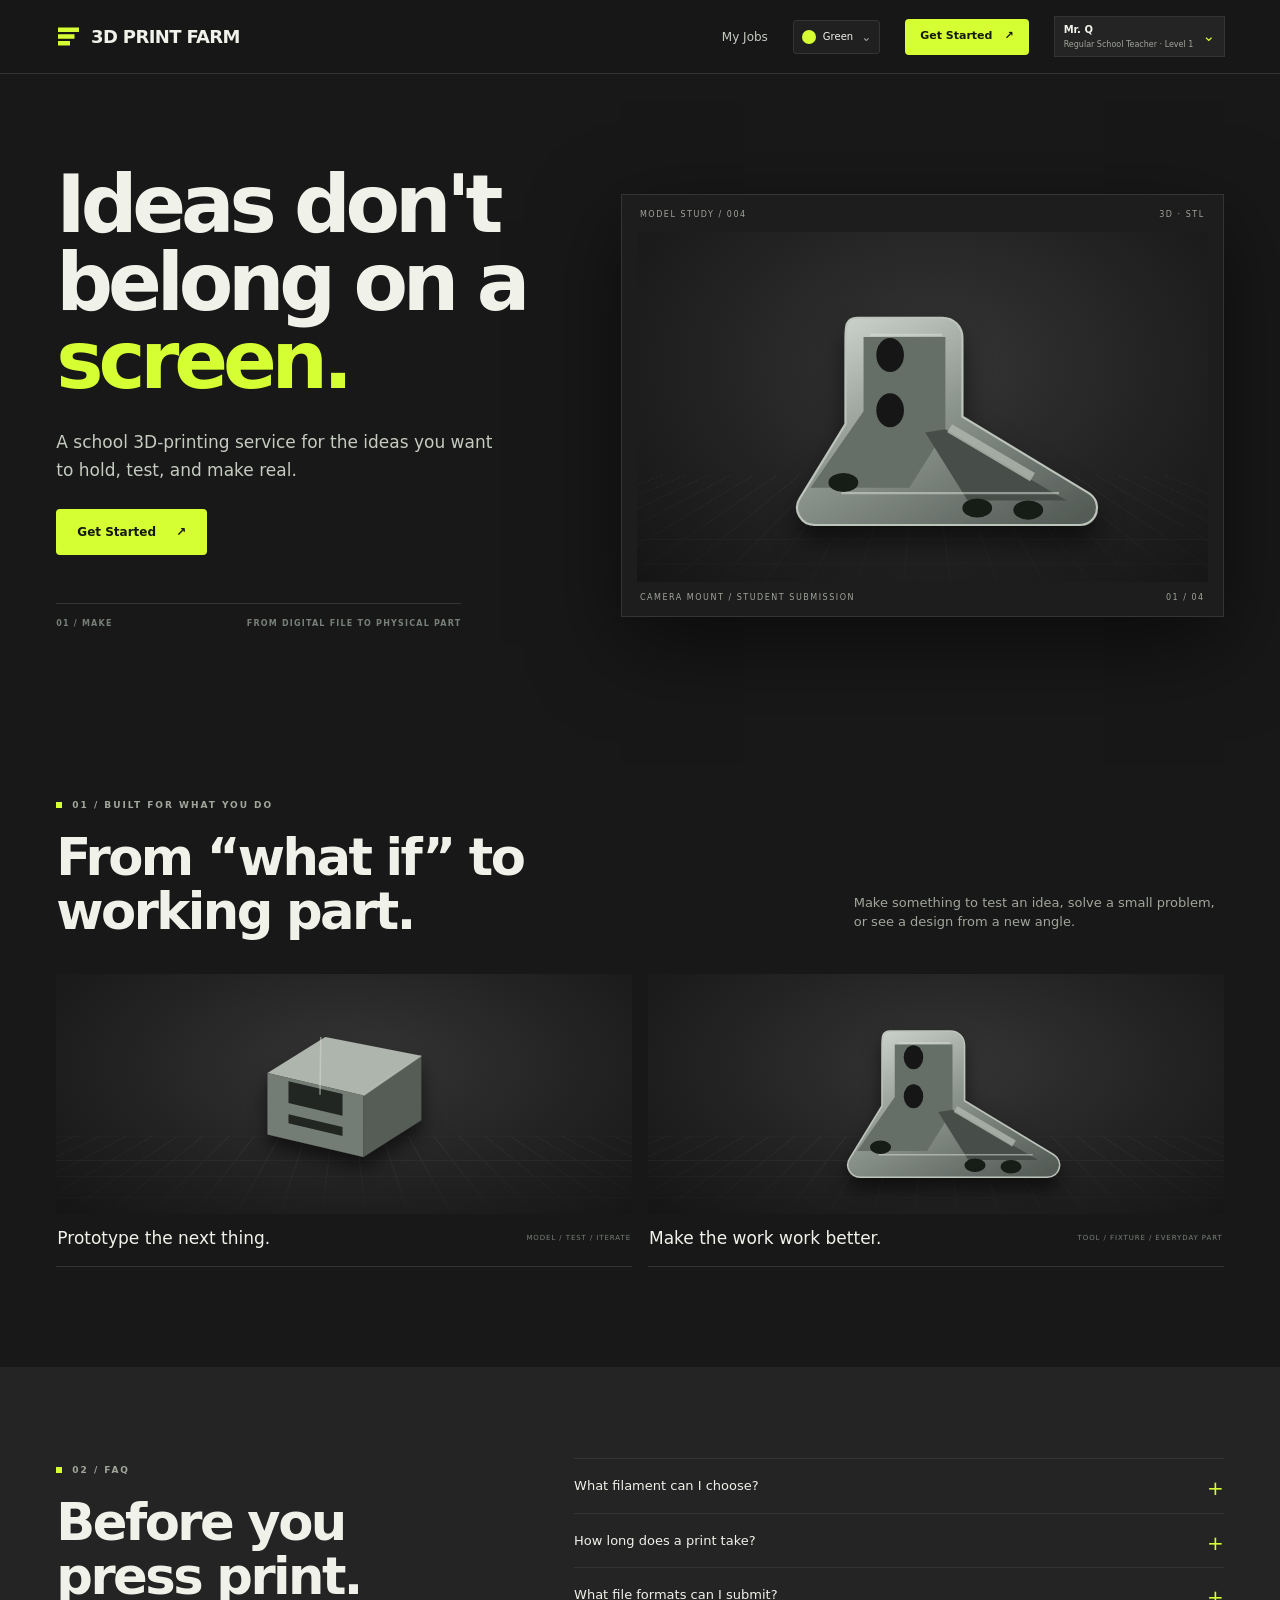
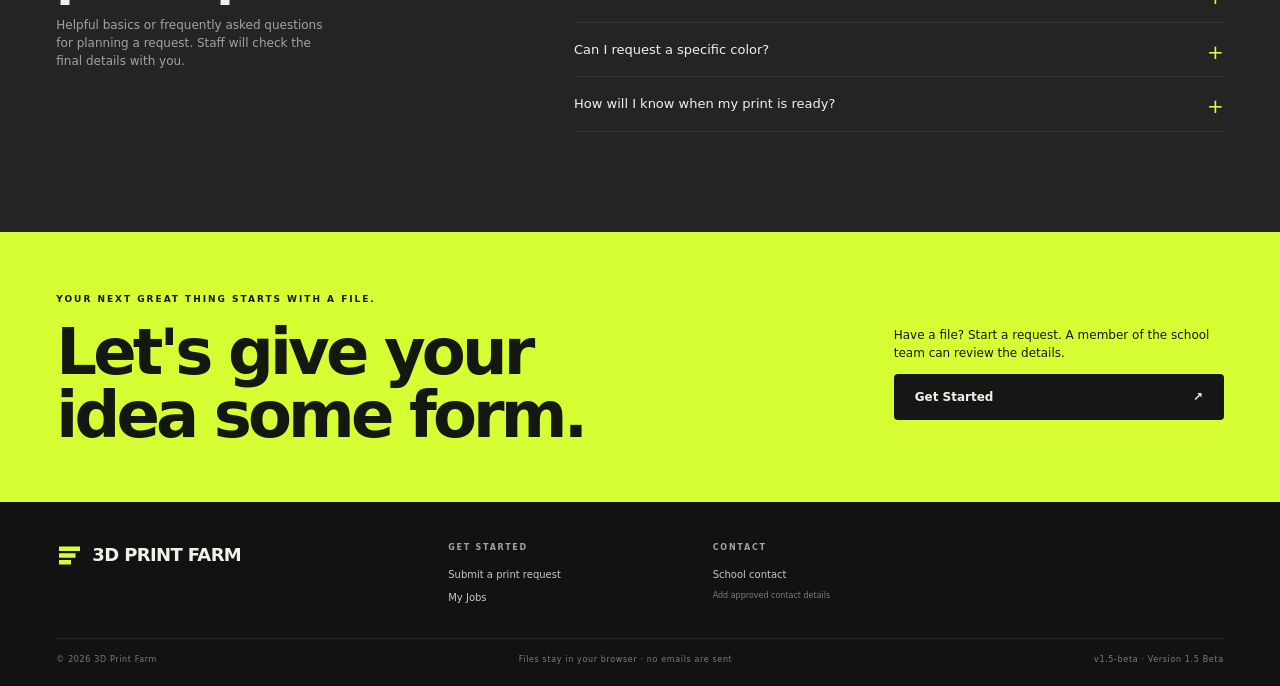
==== index.html @ 0cd4d1da "Update staff hours and recent jobs experience" ====
<!doctype html>
<html lang="en">
  <head>
    <meta charset="utf-8" />
    <meta name="viewport" content="width=device-width, initial-scale=1" />
    <meta name="theme-color" content="#181818" />
    <script>
      (() => {
        const accents = ["green", "blue", "purple", "teal", "orange", "rose"];
        try {
          const accent = localStorage.getItem("three-d-print-farm-accent");
          document.documentElement.dataset.accent = accents.includes(accent) ? accent : "green";
        } catch {
          document.documentElement.dataset.accent = "green";
        }
        document.documentElement.dataset.theme = "dark";
      })();
    </script>
    <meta name="description" content="School 3D Print Farm Website — v1.5 Beta demo with role-based access control and staff hours management." />
    <meta name="version" content="v1.5-beta" />
    <title>School 3D Print Farm Website — v1.5 Beta</title>
    <link rel="icon" type="image/svg+xml" href="./favicon.svg?v=19" />
    <link rel="stylesheet" href="./src/styles.css?v=20" />
    <script type="importmap">{
      "imports": {
        "three": "https://cdn.jsdelivr.net/npm/three@0.186.0/build/three.module.js",
        "three/addons/": "https://cdn.jsdelivr.net/npm/three@0.186.0/examples/jsm/"
      }
    }</script>
    <script type="module" src="./src/app.js?v=19"></script>
  </head>
  <body>
    <div id="app"></div>
    <div id="toast-root" aria-live="polite" aria-atomic="true"></div>
  </body>
</html>
---- src/styles.css ----
:root {
 color-scheme:dark; --bg:#181818; --surface:#202020; --surface-soft:#1d1d1d;
 --surface-raised:#242424; --surface-hover:#2b2b2b; --surface-emphasis:#323232; --surface-deep:#121212;
 --surface-glass:rgba(32,32,32,.92); --surface-overlay:rgba(18,18,18,.92);
 --header-bg:rgba(24,24,24,.94); --header-border:rgba(190,190,190,.17); --hover-overlay:rgba(255,255,255,.035);
 --backdrop:#000000c9; --shadow-color:#0008;
 --text:#f0f2ea; --text-strong:#f0f2ea; --text-secondary:#c4cbc0; --muted:#a0a69b; --quiet:#778078;
 --border:#343434; --border-subtle:#282828; --border-strong:#4a4a4a; --control-bg:#1d1d1d; --button-strong-bg:#161616; --button-strong-hover:#2b2b2b; --button-strong-fg:#f0f2ea;
 --success:#81c994; --success-bg:#19261e; --success-border:#3d5545; --success-ink:#b9d8bf;
 --warning:#e6b557; --warning-bg:#292317; --warning-border:#615137; --warning-ink:#e3c17e;
 --error:#e7877c; --error-bg:#2a201f; --error-border:#68443f; --error-ink:#f0b6ad;
 --blue:#8db9dc; --info-bg:#1b252d; --info-border:#3d5362; --info-ink:#b2cbe0;
 --accent-primary:#d5ff32; --accent-hover:#e0ff70; --accent-active:#bfe829; --accent-foreground:#141810;
 --accent-light:#527400; --accent-light-hover:#426000; --accent-light-active:#365100;
 --accent-tint:color-mix(in srgb,var(--accent-primary) 11%,transparent);
 --accent-border:color-mix(in srgb,var(--accent-primary) 40%,transparent); --focus-ring:var(--accent-primary);
 --lime:var(--accent-primary); --lime-soft:var(--accent-active);
 --page:1380px; --radius:4px; --font:Inter,ui-sans-serif,system-ui,-apple-system,BlinkMacSystemFont,"Segoe UI",sans-serif;
}
:root[data-accent="blue"] { --accent-primary:#82bcff; --accent-hover:#a2cdff; --accent-active:#61a6f0; --accent-foreground:#102033; --accent-light:#0d5c9e; --accent-light-hover:#094b83; --accent-light-active:#083e6c; }
:root[data-accent="purple"] { --accent-primary:#c6a2ff; --accent-hover:#d4b8ff; --accent-active:#ab7cf0; --accent-foreground:#281c3c; --accent-light:#6a3fa0; --accent-light-hover:#593187; --accent-light-active:#4b2875; }
:root[data-accent="teal"] { --accent-primary:#6fe2c6; --accent-hover:#8cebd4; --accent-active:#4fc9ad; --accent-foreground:#10352e; --accent-light:#006b63; --accent-light-hover:#00584f; --accent-light-active:#004940; }
:root[data-accent="orange"] { --accent-primary:#ffb777; --accent-hover:#ffc894; --accent-active:#f29a54; --accent-foreground:#432613; --accent-light:#a43e00; --accent-light-hover:#893300; --accent-light-active:#722a00; }
:root[data-accent="rose"] { --accent-primary:#ff9bb9; --accent-hover:#ffb2c9; --accent-active:#ed789d; --accent-foreground:#451d2b; --accent-light:#ad3155; --accent-light-hover:#962748; --accent-light-active:#7d203d; }


* { box-sizing: border-box; }
html { scroll-behavior: smooth; scroll-padding-top: 92px; }
body { margin: 0; min-width: 320px; background: var(--bg); color: var(--text); font-family: var(--font); font-size: 14px; line-height: 1.5; }
button, input, select, textarea { font: inherit; }
button, a { -webkit-tap-highlight-color: transparent; }
a { color: inherit; text-decoration: none; }
button { color: inherit; }
button:focus-visible, a:focus-visible, input:focus-visible, select:focus-visible, textarea:focus-visible, summary:focus-visible { outline: 2px solid var(--focus-ring); outline-offset: 3px; }
::selection { color: var(--accent-foreground); background: var(--accent-primary); }
.sr-only { position: absolute!important; width: 1px!important; height: 1px!important; padding: 0!important; margin: -1px!important; overflow: hidden!important; clip: rect(0,0,0,0)!important; white-space: nowrap!important; border: 0!important; }
.eyebrow { display: inline-flex; align-items: center; gap: 10px; color: var(--muted); font-size: 9px; font-weight: 700; letter-spacing: .22em; line-height: 1.4; text-transform: uppercase; }
.eyebrow i { width: 6px; height: 6px; display: inline-block; background: var(--lime); }
.button { min-height: 46px; padding: 0 20px; display: inline-flex; align-items: center; justify-content: center; gap: 20px; border: 1px solid transparent; border-radius: var(--radius); font-size: 12px; font-weight: 650; cursor: pointer; transition: background .18s ease, border-color .18s ease, color .18s ease, transform .18s ease; }
.button:hover { transform: translateY(-1px); }
.button-lime { background: var(--accent-primary); color: var(--accent-foreground); }
.button-lime:hover { background: var(--accent-hover); }
.button-lime:active { background: var(--accent-active); }
.button-outline { color: var(--text); border-color: var(--border-strong); background: transparent; }
.button-outline:hover { border-color: var(--border-strong); background: var(--hover-overlay); }
.button-dark { color: var(--button-strong-fg); background: var(--button-strong-bg); }
.button-dark:hover { background: var(--button-strong-hover); }
.button-dark-outline { color: var(--text-strong); border-color: var(--border-strong); background: transparent; }
.button-dark-outline:hover { background: var(--hover-overlay); }
.button-small { min-height: 36px; padding: 0 14px; font-size: 11px; gap: 12px; }
.icon-button { width: 34px; height: 34px; display: inline-grid; place-items: center; border: 0; background: transparent; color: var(--muted); font-size: 22px; line-height: 1; cursor: pointer; }
.icon-button:hover { color: var(--text); }
.text-link { color: var(--lime); font-weight: 600; cursor: pointer; }
.text-link:hover { color: var(--accent-hover); }

/* Public shell */
.public-header { height: 74px; position: sticky; z-index: 20; top: 0; border-bottom: 1px solid var(--header-border); background: var(--header-bg); backdrop-filter: blur(14px); }
.header-inner { max-width: 1512px; height: 100%; margin: 0 auto; padding: 0 4.3%; display: flex; align-items: center; justify-content: space-between; gap: 28px; }
.brand { display: inline-flex; align-items: center; gap: 9px; color: var(--text); white-space: nowrap; }
.brand svg { width: 27px; height: 27px; color: var(--lime); }
.brand span { font-size: 18px; line-height: 1; font-weight: 800; letter-spacing: -.035em; }
.public-nav { display: none; }
.public-nav a, .header-actions .nav-quiet { color: var(--text-secondary); font-size: 10px; letter-spacing: .035em; text-transform: uppercase; transition: color .15s ease; }
.public-nav a:hover, .public-nav a[aria-current="location"], .header-actions .nav-quiet:hover { color: var(--lime); }
.mobile-only-nav { display: none; }
.header-actions { display: flex; align-items: center; gap: 25px; }
.header-actions .nav-quiet { text-transform: none; letter-spacing: 0; font-size: 12px; }
.menu-toggle { display: none; border: 1px solid var(--border); border-radius: 3px; padding: 8px 10px; background: none; font-size: 18px; }
.public-main { overflow: hidden; }
.section-pad { padding-left: max(4.4vw, calc((100vw - var(--page))/2)); padding-right: max(4.4vw, calc((100vw - var(--page))/2)); }
.hero { max-width: 1600px; margin: 0 auto; min-height: 625px; padding-top: 72px; padding-bottom: 34px; display: grid; grid-template-columns: .92fr 1.08fr; grid-template-rows: 1fr; gap: 25px 4vw; position: relative; }
.hero-copy { align-self: center; padding-bottom: 15px; position: relative; z-index: 1; }
.hero h1 { margin: 0; font-size: clamp(52px, 6.2vw, 92px); line-height: .98; letter-spacing: -.065em; font-weight: 620; }
.hero h1 em { color: var(--lime); font-style: normal; }
.hero-lede { max-width: 440px; margin: 28px 0 25px; color: var(--text-secondary); font-size: 17px; line-height: 1.65; }
.hero-actions { display: flex; align-items: center; gap: 11px; flex-wrap: wrap; }
.hero-note { display: flex; justify-content: space-between; max-width: 405px; margin-top: 48px; padding-top: 14px; border-top: 1px solid var(--border); color: var(--quiet); font-size: 8px; font-weight: 650; letter-spacing: .15em; }
.hero-visual { align-self: center; min-width: 0; position: relative; padding: 14px 15px 12px; border: 1px solid var(--border); background: #1d1d1d; box-shadow: 0 28px 80px var(--shadow-color); }
.visual-top, .visual-bottom { display: flex; align-items: center; justify-content: space-between; color: var(--muted); font-size: 8px; letter-spacing: .19em; }
.visual-top { padding: 0 3px 11px; }
.visual-bottom { padding: 10px 3px 0; }
.art-frame { height: 100%; min-height: 180px; position: relative; overflow: hidden; display: grid; place-items: center; background: radial-gradient(ellipse at 52% 38%, #353535 0%, #202020 62%, #151515 100%); }
.art-frame svg { width: min(95%, 460px); height: 100%; max-height: 340px; position: relative; z-index: 1; }
.art-grid { pointer-events: none; position: absolute; inset: 40% -20% -30%; transform: perspective(250px) rotateX(58deg); opacity: .25; background-image: linear-gradient(#696969 1px, transparent 1px), linear-gradient(90deg,#696969 1px, transparent 1px); background-size: 35px 35px; mask-image: linear-gradient(to bottom, #000, transparent 78%); }
.hero-art { height: 350px; }

.section-heading { display: flex; align-items: end; justify-content: space-between; gap: 40px; margin-bottom: 35px; }
.section-heading h2, .faq-intro h2 { margin: 16px 0 0; font-size: clamp(34px, 4vw, 57px); line-height: 1.06; font-weight: 570; letter-spacing: -.05em; }
.section-heading > p { max-width: 370px; margin: 0 0 7px; color: var(--muted); font-size: 13px; }

.use-cases { padding-top: 94px; padding-bottom: 100px; }
.use-grid { display: grid; grid-template-columns: 1fr 1fr; gap: 16px; }
.use-grid article { min-width: 0; border-bottom: 1px solid var(--border); }
.use-grid .art-frame { height: 240px; }
.use-grid article > div:last-child { display: flex; justify-content: space-between; align-items: center; padding: 12px 1px 15px; }
.use-grid h3 { margin: 0; font-size: 17px; font-weight: 520; }
.use-grid article > div:last-child span { color: var(--quiet); font-size: 7px; letter-spacing: .13em; }

.faq-section { padding-top: 91px; padding-bottom: 100px; display: grid; grid-template-columns: .78fr 1.22fr; gap: 8vw; background: var(--surface-raised); }
.faq-intro h2 { font-size: clamp(36px, 4vw, 52px); }
.faq-intro p { max-width: 280px; color: var(--muted); font-size: 12px; }
.faq-list details { border-bottom: 1px solid var(--border); }
.faq-list details:first-child { border-top: 1px solid var(--border); }
.faq-list summary { padding: 17px 30px 17px 0; list-style: none; position: relative; font-size: 13px; cursor: pointer; }
.faq-list summary::-webkit-details-marker { display: none; }
.faq-list summary::after { content: "+"; position: absolute; right: 0; top: 14px; color: var(--lime); font-size: 20px; font-weight: 300; }
.faq-list details[open] summary::after { content: "−"; }
.faq-list details p { max-width: 600px; margin: -4px 40px 17px 0; color: var(--muted); font-size: 11px; }
.final-cta { min-height: 270px; padding-top: 51px; padding-bottom: 51px; display: flex; align-items: center; justify-content: space-between; gap: 30px; background: var(--accent-primary); color: var(--accent-foreground); }
.final-cta .eyebrow { color: var(--accent-foreground); }
.final-cta h2 { margin: 13px 0 0; font-size: clamp(39px, 5vw, 68px); line-height: .98; letter-spacing: -.06em; font-weight: 550; }
.final-cta > div:last-child { width: min(330px, 34%); }
.final-cta p { font-size: 12px; color: var(--accent-foreground); }
.final-cta .button { width: 100%; justify-content: space-between; }
.site-footer { padding: 40px max(4.4vw, calc((100vw - var(--page))/2)) 20px; background: var(--surface-deep); }
.footer-top { display: grid; grid-template-columns: .7fr 1.5fr; gap: 30px; align-items: start; padding-bottom: 33px; }
.footer-links { grid-column: 2; display: grid; grid-template-columns: repeat(3,1fr); gap: 18px; }
.footer-links > div { display: flex; flex-direction: column; gap: 8px; }
.footer-links .eyebrow { margin-bottom: 6px; font-size: 8px; }
.footer-links a, .footer-links span:not(.eyebrow) { color: var(--text-secondary); font-size: 10px; }
.footer-links small { color: var(--quiet); font-size: 8px; }
.footer-bottom { display: flex; justify-content: space-between; padding-top: 15px; border-top: 1px solid var(--border-subtle); color: var(--quiet); font-size: 8px; letter-spacing: .08em; }

/* Get started */
.page-shell { width: min(1300px, calc(100% - 8.8vw)); margin: 0 auto; }
.get-started { min-height: calc(100vh - 74px); padding-top: 56px; padding-bottom: 80px; }
.wizard-layout { display: grid; grid-template-columns: minmax(0, 1.42fr) minmax(300px, .88fr); gap: 28px; align-items: start; }
.wizard-main { min-width: 0; }
.wizard-heading { margin-bottom: 25px; }
.wizard-heading h1, .page-title-row h1 { margin: 12px 0 4px; font-size: clamp(40px, 5.4vw, 66px); line-height: 1; letter-spacing: -.06em; font-weight: 590; }
.wizard-heading p, .page-title-row p { margin: 10px 0 0; color: var(--muted); font-size: 14px; }
.wizard-steps { display: grid; grid-template-columns: repeat(4, 1fr); margin-bottom: 17px; border-bottom: 1px solid var(--border); }
.wizard-step { padding: 8px 0 14px; display: flex; align-items: center; gap: 9px; border: 0; background: transparent; color: var(--muted); position: relative; font: inherit; font-size: 10px; text-align: left; }
.wizard-step::after { content: ""; height: 1px; position: absolute; top: 19px; left: 36px; right: 8px; background: var(--surface-hover); }
.wizard-step:last-child::after { display: none; }
.wizard-step span { width: 24px; height: 24px; display: grid; place-items: center; border: 1px solid var(--border-strong); border-radius: 50%; background: var(--bg); position: relative; z-index: 1; color: var(--text-secondary); font-size: 10px; }
.wizard-step b { position: relative; z-index: 1; padding-right: 8px; background: var(--bg); font-weight: 500; white-space: nowrap; }
.wizard-step.active { color: var(--lime); }
.wizard-step.active span { border-color: var(--accent-primary); background: var(--accent-primary); color: var(--accent-foreground); font-weight: 750; }
.wizard-step.active b { font-weight: 650; }
.wizard-step.done { color: var(--text-secondary); cursor: pointer; }
.wizard-step.done span { border-color: var(--accent-border); color: var(--accent-primary); }
.form-card { min-height: 330px; padding: 23px 22px; border: 1px solid var(--border); background: var(--surface-glass); }
.form-section-head { display: flex; gap: 15px; align-items: start; margin-bottom: 23px; }
.form-section-head > span { padding-top: 4px; color: var(--lime); font-size: 10px; letter-spacing: .12em; }
.form-section-head h2 { margin: 0; font-size: 16px; letter-spacing: .08em; text-transform: uppercase; font-weight: 620; }
.form-section-head p { margin: 5px 0 0; color: var(--muted); font-size: 11px; }
.file-drop { min-height: 190px; padding: 15px; border: 1px dashed var(--border-strong); border-radius: 4px; background: linear-gradient(140deg,var(--surface-raised),var(--surface-soft)); }
.file-drop:not(.has-file) { display: grid; place-items: center; }
.file-empty { display: flex; align-items: center; flex-direction: column; gap: 5px; color: var(--text-secondary); text-align: center; }
.upload-glyph { margin-bottom: 3px; font-size: 28px; line-height: 1.2; }
.file-empty strong { font-size: 12px; font-weight: 550; }
.file-empty > span { font-size: 11px; }
.file-empty small { margin-top: 6px; color: var(--quiet); font-size: 9px; }
.file-empty .text-link { font-size: 11px; }
.selected-file { display: flex; align-items: center; max-width: 480px; min-height: 105px; border: 1px solid var(--border); border-radius: 3px; background: var(--surface-raised); }
.file-thumb { width: 100px; height: 104px; position: relative; display: grid; place-items: center; border-right: 1px solid var(--border); background: var(--surface-hover); }
.file-thumb strong { color: var(--text-secondary); font-size: 24px; font-weight: 700; letter-spacing: -.06em; }
.file-thumb > span { position: absolute; bottom: 7px; left: 8px; color: var(--muted); font-size: 7px; letter-spacing: .13em; }
.file-info { min-width: 0; padding: 0 14px; display: flex; flex: 1; flex-direction: column; gap: 7px; }
.file-info strong { overflow: hidden; color: var(--text-strong); font-size: 11px; font-weight: 550; text-overflow: ellipsis; white-space: nowrap; }
.file-info span { color: var(--muted); font-size: 10px; }
.selected-file-replace { margin-right: 4px; font-size: 10px; white-space: nowrap; }
.selected-file .icon-button { margin-right: 8px; }
.form-feedback { min-height: 16px; margin: 5px 0 0; color: var(--error); font-size: 10px; line-height: 1.4; }
.model-link-divider { display: flex; align-items: center; gap: 10px; margin: 11px 0; color: var(--quiet); font-size: 8px; font-weight: 700; letter-spacing: .14em; }
.model-link-divider::before, .model-link-divider::after { content: ""; height: 1px; flex: 1; background: var(--surface-hover); }
.model-link-form { display: grid; grid-template-columns: minmax(0, 1fr) auto; align-items: end; gap: 10px; }
.model-link-form .button { min-height: 41px; padding: 0 12px; font-size: 10px; white-space: nowrap; }
.model-link-form .field small { line-height: 1.45; }
.form-note { display: flex; gap: 9px; margin-top: 10px; color: var(--muted); }
.form-note span { color: var(--lime); }
.form-note p { margin: 0; font-size: 10px; }
.wizard-actions { display: flex; justify-content: space-between; gap: 12px; margin-top: 15px; }
.wizard-actions .button { min-width: 145px; }
.review-actions { display: flex; justify-content: flex-end; gap: 10px; }
.discard-draft { margin-top: 11px; padding: 3px 0; border: 0; background: none; color: var(--quiet); font-size: 9px; cursor: pointer; text-decoration: underline; text-underline-offset: 3px; }
.discard-draft:hover { color: var(--text); }
.wizard-aside { padding-top: 63px; }
.aside-card { padding: 18px; border: 1px solid var(--border); background: var(--surface); }
.preview-card > .eyebrow { margin-bottom: 13px; }
.preview-art { height: 245px; overflow: hidden; border: 1px solid var(--border); }
.model-preview { position: relative; background: radial-gradient(ellipse at 50% 42%,#353535,#181818 72%); }
.model-preview-canvas { display: block; width: 100%; height: 100%; cursor: grab; touch-action: none; }
.model-preview-canvas:active { cursor: grabbing; }
.model-preview-message { position: absolute; z-index: 1; right: 8px; bottom: 7px; left: 8px; margin: 0; padding: 4px 7px; border-radius: 2px; background: var(--surface-overlay); color: var(--text-secondary); font-size: 9px; line-height: 1.4; text-align: center; pointer-events: none; }
.preview-card h2 { margin: 14px 0 2px; font-size: 18px; font-weight: 550; }
.preview-card > p { overflow: hidden; margin: 0 0 14px; color: var(--muted); font-size: 10px; text-overflow: ellipsis; white-space: nowrap; }
.summary-rows { display: grid; grid-template-columns: 1fr 1fr; border-top: 1px solid var(--border); }
.summary-rows > div { display: flex; flex-direction: column; gap: 2px; padding: 9px 8px 8px 0; border-bottom: 1px solid var(--border); }
.summary-rows > div:nth-child(odd) { border-right: 1px solid var(--border); }
.summary-rows > div:nth-child(even) { padding-left: 13px; }
.summary-rows span { color: var(--muted); font-size: 9px; }
.summary-rows strong { font-size: 11px; font-weight: 550; }
.estimate-note { display: flex; gap: 10px; margin-top: 12px; color: var(--lime); }
.estimate-note p { margin: 0; color: var(--muted); font-size: 9px; }
.good-to-know { margin-top: 13px; }
.good-to-know ul { margin: 11px 0 0; padding-left: 15px; color: var(--muted); font-size: 10px; }
.good-to-know li { margin: 6px 0; }
.form-grid { display: grid; gap: 18px 16px; }
.form-grid.two-col { grid-template-columns: repeat(2, minmax(0,1fr)); }
.field { min-width: 0; display: flex; flex-direction: column; gap: 7px; color: var(--text-secondary); font-size: 10px; }
.field > span { display: flex; justify-content: space-between; color: var(--text-secondary); font-size: 10px; }
.field > span b { color: var(--lime); }
.field > span em { color: var(--quiet); font-style: normal; }
.field input:not([type=range]), .field select, .field textarea { width: 100%; min-height: 41px; padding: 0 12px; border: 1px solid var(--border); border-radius: 3px; background: var(--surface-soft); color: var(--text); font-size: 11px; }
.field textarea { min-height: 100px; padding: 11px 12px; resize: vertical; }
.field input::placeholder, .field textarea::placeholder { color: var(--quiet); }
.field select { appearance: none; padding-right: 32px; background-image: linear-gradient(45deg,transparent 50%,var(--muted) 50%),linear-gradient(135deg,var(--muted) 50%,transparent 50%); background-position: calc(100% - 15px) 17px,calc(100% - 10px) 17px; background-size: 5px 5px,5px 5px; background-repeat: no-repeat; }
.field small { color: var(--quiet); font-size: 9px; }
.full-field { grid-column: 1 / -1; }
.field input[type=range] { width: 100%; height: 22px; accent-color: var(--lime); }
.range-ends { display: flex; justify-content: space-between; margin-top: -7px; }
.inventory-banner { display: flex; gap: 10px; margin-top: 22px; padding: 13px; border: 1px solid var(--accent-border); background: var(--accent-tint); color: var(--accent-primary); }
.inventory-banner p { margin: 0; color: var(--muted); font-size: 10px; }
.inventory-banner strong { color: var(--text-secondary); }
.review-card { border: 1px solid var(--border); background: var(--surface-soft); }
.review-row { display: grid; grid-template-columns: 145px 1fr; gap: 15px; padding: 11px 13px; border-bottom: 1px solid var(--border); }
.review-row span { color: var(--muted); font-size: 10px; }
.review-row strong { overflow-wrap: anywhere; font-size: 10px; font-weight: 550; }
.review-detail strong { color: var(--text-secondary); font-weight: 450; }
.edit-review { margin: 11px 13px; padding: 0; border: 0; background: none; color: var(--lime); font-size: 10px; cursor: pointer; }
.review-notice { margin-top: 13px; padding: 13px; border-left: 2px solid var(--accent-primary); background: var(--accent-tint); }
.review-notice strong { font-size: 11px; }
.review-notice p { margin: 3px 0 0; color: var(--muted); font-size: 10px; }
.confirmation-panel { max-width: 740px; min-height: 68vh; margin: 30px auto 0; padding: 55px 35px; border: 1px solid var(--border); background: var(--surface); text-align: center; }
.confirmation-icon { width: 52px; height: 52px; margin: 0 auto 18px; display: grid; place-items: center; border: 1px solid var(--accent-border); border-radius: 50%; color: var(--accent-primary); font-size: 22px; }
.confirmation-panel h1 { margin: 13px 0; font-size: clamp(35px, 5vw, 54px); letter-spacing: -.055em; }
.confirmation-panel > p { max-width: 510px; margin: 0 auto; color: var(--muted); }
.confirmation-id { width: min(350px, 100%); margin: 25px auto; padding: 14px; display: flex; flex-direction: column; gap: 5px; border: 1px solid var(--border); }
.confirmation-id span { color: var(--muted); font-size: 9px; letter-spacing: .12em; }
.confirmation-id strong { color: var(--lime); font-size: 22px; letter-spacing: .04em; }
.confirmation-panel .hero-actions { justify-content: center; }

/* Student tracking */
.my-jobs { min-height: calc(100vh - 74px); padding-top: 58px; padding-bottom: 80px; }
.page-title-row { display: flex; justify-content: space-between; align-items: end; gap: 25px; padding-bottom: 26px; border-bottom: 1px solid var(--border); }
.page-title-row h1 { font-size: clamp(40px, 5vw, 58px); }
.demo-identity { margin: 22px 0 20px; padding: 12px 14px; display: flex; align-items: center; gap: 11px; border: 1px solid var(--border); background: var(--surface-soft); }
.avatar { width: 30px; height: 30px; flex: 0 0 auto; display: grid; place-items: center; border-radius: 50%; background: #555; color: white; font-size: 9px; font-weight: 650; }
.demo-identity > div { display: flex; flex-direction: column; }
.demo-identity strong { font-size: 11px; }
.demo-identity small { color: var(--muted); font-size: 9px; }
.demo-pill { padding: 5px 8px; border: 1px solid var(--accent-border); color: var(--accent-primary); font-size: 8px; font-weight: 650; letter-spacing: .12em; white-space: nowrap; }
.demo-identity .demo-pill { margin-left: auto; }
.jobs-grid { display: grid; grid-template-columns: repeat(3,1fr); gap: 13px; }
.job-card { min-width: 0; padding: 16px; border: 1px solid var(--border); background: var(--surface); transition: border-color .18s ease; }
.job-card:hover { border-color: var(--border-strong); }
.job-card-head, .active-card-top { display: flex; justify-content: space-between; align-items: center; gap: 10px; }
.job-id { color: var(--accent-primary); font-size: 9px; font-weight: 650; letter-spacing: .08em; }
.status { min-height: 21px; padding: 3px 7px; display: inline-flex; align-items: center; gap: 5px; border: 1px solid var(--border-strong); border-radius: 2px; color: var(--text-secondary); background: var(--surface-hover); font-size: 8px; font-weight: 650; white-space: nowrap; }
.status i { width: 5px; height: 5px; border-radius: 50%; background: var(--surface-hover); }
.status-in_progress { border-color: var(--border-strong); color: var(--info-ink); background: var(--surface-hover); }
.status-in_progress i { background: var(--blue); }
.status-printing { border-color: var(--border-strong); color: var(--warning-ink); background: var(--surface-raised); }
.status-printing i { background: var(--warning); }
.status-completed { border-color: var(--border-strong); color: var(--success-ink); background: var(--surface-raised); }
.status-completed i { background: var(--success); }
.job-card h3 { margin: 18px 0 3px; overflow: hidden; font-size: 16px; font-weight: 550; letter-spacing: -.02em; text-overflow: ellipsis; white-space: nowrap; }
.job-file { overflow: hidden; margin: 0; color: var(--muted); font-size: 9px; text-overflow: ellipsis; white-space: nowrap; }
.job-card-meta { display: flex; justify-content: space-between; margin: 17px 0 13px; color: var(--text-secondary); font-size: 9px; }
.job-card-meta i { color: var(--quiet); font-style: normal; }
.job-card-foot { display: flex; justify-content: space-between; align-items: center; padding-top: 10px; border-top: 1px solid var(--border); color: var(--quiet); font-size: 8px; }
.job-card-foot .text-link { font-size: 9px; }
.empty-state { min-height: 300px; padding: 40px 20px; display: flex; flex-direction: column; align-items: center; justify-content: center; border: 1px dashed var(--border); text-align: center; }
.empty-state > span { color: var(--lime); font-size: 26px; }
.empty-state h2 { margin: 10px 0 2px; font-size: 20px; font-weight: 550; }
.empty-state p { margin: 4px 0 20px; color: var(--muted); font-size: 11px; }

/* Staff workspace */
.staff-app { min-height: 100vh; display: grid; grid-template-columns: 232px minmax(0, 1fr); background: var(--surface-soft); }
.staff-sidebar { height: 100vh; position: sticky; top: 0; display: flex; flex-direction: column; padding: 22px 14px 16px; border-right: 1px solid var(--border); background: var(--surface-soft); }
.sidebar-brand { padding: 0 6px 25px; border-bottom: 1px solid var(--border); }
.sidebar-brand .brand span { font-size: 15px; }
.sidebar-brand .brand svg { width: 22px; height: 22px; }
.staff-sidebar nav { display: flex; flex-direction: column; gap: 4px; }
.sidebar-link { min-height: 37px; padding: 0 10px; display: flex; align-items: center; gap: 11px; border-radius: 3px; color: var(--text-secondary); font-size: 10px; transition: color .15s ease, background .15s ease; }
.sidebar-link > span { width: 15px; color: var(--muted); font-size: 14px; text-align: center; }
.sidebar-link:hover { color: var(--text); background: var(--surface-hover); }
.sidebar-link.selected { color: var(--quiet); background: var(--lime); font-weight: 650; }
.sidebar-link.selected > span { color: var(--quiet); }
.sidebar-bottom { margin-top: auto; }
.staff-identity { display: flex; align-items: center; gap: 8px; padding: 11px 4px; border-top: 1px solid var(--border); }
.staff-identity .avatar { width: 27px; height: 27px; }
.staff-identity > div { min-width: 0; display: flex; flex-direction: column; }
.staff-identity strong { font-size: 9px; }
.staff-identity small { color: var(--muted); font-size: 8px; }
.online-dot { width: 6px; height: 6px; margin-left: auto; border-radius: 50%; background: var(--success); }
.back-public { display: block; padding: 10px 4px; border-top: 1px solid var(--border); color: var(--muted); font-size: 9px; }
.back-public:hover { color: var(--lime); }
.staff-main { min-width: 0; }
.staff-topbar { height: 53px; padding: 0 27px; display: flex; align-items: center; justify-content: space-between; border-bottom: 1px solid var(--border); background: var(--surface-soft); }
.breadcrumbs { display: flex; align-items: center; gap: 9px; color: var(--muted); font-size: 9px; }
.breadcrumbs b { color: var(--quiet); font-weight: 400; }
.breadcrumbs strong { color: var(--text-secondary); font-weight: 500; }
.topbar-right { display: flex; align-items: center; gap: 14px; }
.topbar-right .avatar { width: 25px; height: 25px; }
.top-date { color: var(--muted); font-size: 8px; }
.staff-content { max-width: 1500px; margin: 0 auto; padding: 27px 28px 45px; }
.staff-page-heading { display: flex; align-items: end; justify-content: space-between; gap: 20px; margin-bottom: 21px; }
.staff-page-heading .eyebrow { color: var(--muted); }
.staff-page-heading h1 { margin: 6px 0 2px; font-size: 28px; font-weight: 560; letter-spacing: -.045em; }
.staff-page-heading p { margin: 0; color: var(--muted); font-size: 10px; }
.heading-actions { display: flex; gap: 8px; }
.metric-grid { display: grid; grid-template-columns: repeat(4,1fr); gap: 9px; margin-bottom: 24px; }
.metric-card { min-height: 105px; padding: 13px 14px; border: 1px solid var(--border); background: var(--surface-raised); }
.metric-card > div { display: flex; justify-content: space-between; color: var(--muted); font-size: 8px; font-weight: 650; letter-spacing: .1em; }
.metric-mark { color: var(--lime); font-size: 14px; font-weight: 450; }
.metric-mark.blue { color: var(--blue); }
.metric-mark.amber { color: var(--warning); }
.metric-mark.green { color: var(--success); }
.metric-card > strong { display: block; margin-top: 9px; font-size: 26px; font-weight: 540; line-height: 1; }
.metric-card > small { display: block; margin-top: 7px; color: var(--muted); font-size: 8px; }
.staff-section { border: 1px solid var(--border); background: var(--surface-soft); }
.staff-section-head { display: flex; justify-content: space-between; align-items: center; gap: 15px; padding: 13px 15px; border-bottom: 1px solid var(--border); }
.staff-section-head h2 { margin: 0; font-size: 14px; font-weight: 550; }
.staff-section-head p { margin: 3px 0 0; color: var(--muted); font-size: 9px; }
.staff-section-head .text-link { font-size: 9px; }
.table-wrap { width: 100%; overflow-x: auto; }
.staff-section .overview-job-table { width: 100%; min-width: 780px; border-collapse: collapse; text-align: left; }
.staff-section .overview-job-table th { height: 35px; padding: 0 9px; border-bottom: 1px solid var(--border); color: var(--quiet); font-size: 12px; font-weight: 650; letter-spacing: .1em; text-transform: uppercase; white-space: nowrap; }
.staff-section .overview-job-table th:first-child, .staff-section .overview-job-table td:first-child { padding-left: 14px; }
.staff-section .overview-job-table td { padding: 12px 9px; border-bottom: 1px solid var(--border); color: var(--text-secondary); font-size: 13px; vertical-align: middle; }
.staff-section .overview-job-table tbody tr:last-child td { border-bottom: 0; }
.staff-section .overview-job-table tbody tr:hover { background: var(--surface-hover); }
.staff-section .overview-job-table td small { display: block; margin-top: 3px; color: var(--muted); font-size: 12px; }
.table-project { display: flex; flex-direction: column; gap: 4px; }
.table-project .table-project-name { color: #fff; font-size: 13px; font-weight: 600; }
.table-project .table-project-number { color: var(--muted); font-size: 10px; letter-spacing: .04em; }
.file-cell { max-width: 155px; overflow: hidden; text-overflow: ellipsis; white-space: nowrap; }
.assigned { display: inline-flex; align-items: center; gap: 5px; white-space: nowrap; }
.assigned i { width: 5px; height: 5px; border-radius: 50%; background: var(--success); }
.unassigned { color: var(--muted); }
.table-action { display: inline-flex; gap: 7px; align-items: center; color: var(--text-secondary); white-space: nowrap; }
.table-action:hover, .table-action.action-highlight { color: var(--lime); }
.material-chip { padding: 4px 6px; border: 1px solid var(--border); color: var(--text-secondary); font-size: 8px; }
.staff-note { display: flex; gap: 9px; margin-top: 12px; padding: 10px 12px; border: 1px solid var(--accent-border); background: var(--accent-tint); color: var(--accent-primary); }
.staff-note p { margin: 0; color: var(--muted); font-size: 9px; }
.active-jobs-grid { display: grid; grid-template-columns: repeat(3,1fr); gap: 11px; }
.active-job-card { padding: 16px; border: 1px solid var(--border); background: var(--surface-raised); }
.active-job-card h2 { margin: 19px 0 3px; font-size: 16px; font-weight: 550; }
.active-job-card > p { overflow: hidden; margin: 0; color: var(--muted); font-size: 9px; text-overflow: ellipsis; white-space: nowrap; }
.active-details { display: flex; justify-content: space-between; margin: 18px 0 14px; padding: 10px 0; border-top: 1px solid var(--border); border-bottom: 1px solid var(--border); color: var(--text-secondary); font-size: 9px; }
.active-job-card .button { width: 100%; }
.detail-back { margin: -3px 0 14px; display: flex; gap: 9px; color: var(--muted); font-size: 9px; }
.detail-back a { color: var(--text-secondary); }
.detail-back a:hover { color: var(--lime); }
.detail-title-row { display: flex; align-items: end; justify-content: space-between; gap: 20px; margin-bottom: 20px; }
.detail-title-row h1 { margin: 5px 0 8px; font-size: clamp(25px, 3vw, 34px); letter-spacing: -.05em; font-weight: 560; }
.detail-title-meta { display: flex; align-items: center; gap: 10px; color: var(--muted); font-size: 8px; }
.detail-actions { display: flex; gap: 8px; }
.detail-layout { display: grid; grid-template-columns: minmax(0,1.6fr) minmax(235px,.74fr); gap: 13px; align-items: start; }
.detail-primary, .detail-aside { min-width: 0; display: flex; flex-direction: column; gap: 12px; }
.detail-section { padding: 0 15px 15px; border: 1px solid var(--border); background: var(--surface-raised); }
.detail-section > h2 { margin: 14px 0 9px; font-size: 14px; font-weight: 560; }
.detail-section > .staff-section-head { margin: 0 -15px 12px; }
.detail-file { min-height: 57px; padding: 9px 10px; display: flex; align-items: center; gap: 10px; border: 1px solid var(--border); background: var(--surface-soft); }
.file-type-icon { width: 35px; height: 35px; display: grid; place-items: center; border: 1px solid var(--accent-border); color: var(--accent-primary); font-size: 10px; font-weight: 650; }
.detail-file > div:nth-child(2) { min-width: 0; flex: 1; display: flex; flex-direction: column; }
.detail-file strong { overflow: hidden; font-size: 9px; text-overflow: ellipsis; white-space: nowrap; }
.detail-file small { color: var(--muted); font-size: 8px; }
.detail-grid { display: grid; grid-template-columns: repeat(2,1fr); gap: 0 18px; padding: 8px 0 4px; }
.detail-grid > div { padding: 9px 0; display: flex; flex-direction: column; gap: 3px; border-bottom: 1px solid var(--border); }
.detail-grid span, .notes-box > span, .pickup-box > span { color: var(--muted); font-size: 8px; }
.detail-grid strong { overflow-wrap: anywhere; color: var(--text-secondary); font-size: 9px; font-weight: 500; }
.notes-box, .pickup-box { margin-top: 12px; padding: 11px; border: 1px solid var(--border); background: var(--surface-soft); }
.notes-box p { margin: 5px 0 0; color: var(--text-secondary); font-size: 9px; }
.pickup-box { display: flex; flex-direction: column; gap: 4px; border-color: var(--border-strong); }
.pickup-box strong { color: var(--text-strong); font-size: 10px; }
.pickup-box small { color: var(--muted); font-size: 8px; }
.timeline { padding: 8px 0 0 3px; }
.timeline-event { min-height: 53px; display: flex; gap: 10px; position: relative; }
.timeline-event:not(:last-child)::before { content: ""; width: 1px; position: absolute; top: 9px; bottom: -3px; left: 3px; background: var(--surface-hover); }
.timeline-event > i { width: 7px; height: 7px; flex: 0 0 auto; margin-top: 3px; z-index: 1; border: 1px solid var(--accent-primary); border-radius: 50%; background: var(--accent-tint); }
.timeline-event > div { display: flex; flex-direction: column; gap: 3px; }
.timeline-event strong { font-size: 9px; font-weight: 550; }
.timeline-event small { color: var(--muted); font-size: 8px; }
.detail-help { display: flex; gap: 9px; padding: 11px; border: 1px solid var(--accent-border); color: var(--accent-primary); background: var(--accent-tint); }
.detail-help p { margin: 0; color: var(--muted); font-size: 8px; }
.notification-row { min-height: 55px; display: flex; align-items: center; gap: 11px; padding: 9px 0; border-bottom: 1px solid var(--border); }
.notification-row:last-child { border-bottom: 0; }
.notification-row > div { min-width: 0; flex: 1; display: flex; flex-direction: column; }
.notification-row strong { overflow: hidden; font-size: 9px; text-overflow: ellipsis; white-space: nowrap; }
.notification-row small { color: var(--muted); font-size: 8px; }
.notification-status { color: var(--success); font-size: 8px; white-space: nowrap; }
.notification-failed { color: var(--error); }

/* Completion dialog and feedback */
.completion-dialog { width: min(520px, calc(100% - 26px)); max-height: min(90vh, 780px); padding: 0; overflow: auto; border: 1px solid var(--border-strong); background: var(--surface-raised); color: var(--text); box-shadow: 0 22px 90px var(--shadow-color); }
.completion-dialog::backdrop { background: var(--backdrop); backdrop-filter: blur(3px); }
.completion-dialog form { padding: 23px; }
.dialog-top { display: flex; justify-content: space-between; align-items: start; }
.dialog-top h2 { margin: 6px 0 0; font-size: 23px; letter-spacing: -.04em; }
.dialog-job { margin: 5px 0 20px; color: var(--muted); font-size: 10px; }
.completion-dialog .field { margin-bottom: 14px; }
.recipient-field { margin: 14px 0; padding: 10px 11px; display: flex; flex-direction: column; gap: 2px; border: 1px solid var(--border); background: var(--surface-soft); }
.recipient-field span, .recipient-field small { color: var(--muted); font-size: 8px; }
.recipient-field strong { font-size: 10px; font-weight: 500; }
.notification-choice { display: flex; align-items: start; gap: 10px; padding: 11px; border: 1px solid var(--border); cursor: pointer; }
.notification-choice input { margin: 2px 0 0; accent-color: var(--lime); }
.notification-choice span { display: flex; flex-direction: column; gap: 3px; }
.notification-choice strong { font-size: 10px; font-weight: 550; }
.notification-choice small { color: var(--muted); font-size: 8px; }
.email-preview { margin-top: 11px; padding: 12px; border: 1px solid var(--border); background: var(--surface-hover); }
.email-preview[hidden] { display: none; }
.email-preview > span { display: block; margin-bottom: 7px; }
.email-preview > strong { display: block; font-size: 9px; }
.email-preview p { margin: 8px 0; color: var(--text-secondary); font-size: 9px; }
.email-preview p span { color: var(--lime); }
.email-preview > small { color: var(--muted); font-size: 8px; }
.dialog-actions { display: flex; justify-content: end; gap: 8px; margin-top: 20px; }
#toast-root { position: fixed; z-index: 60; right: 18px; bottom: 18px; }
.toast { max-width: min(440px, calc(100vw - 36px)); padding: 12px 15px; display: flex; align-items: center; gap: 10px; border: 1px solid var(--border-strong); background: var(--surface-hover); color: var(--text); box-shadow: 0 10px 35px var(--shadow-color); font-size: 11px; animation: toast-in .18s ease-out; }
.toast > span { width: 20px; height: 20px; display: grid; place-items: center; border-radius: 50%; background: var(--surface-hover); color: var(--lime); font-size: 10px; }
.toast-error { border-color: var(--border-strong); background: var(--surface-hover); }
.toast-error > span { background: var(--surface-hover); color: var(--error-ink); }
.toast-info > span { color: var(--blue); }
@keyframes toast-in { from { opacity: 0; transform: translateY(7px); } to { opacity: 1; transform: translateY(0); } }

@media (max-width: 1024px) {
  .header-inner { padding: 0 3%; gap: 17px; }
  .public-nav { gap: 20px; }
  .header-actions { gap: 15px; }
  .hero { min-height: 570px; grid-template-columns: .9fr 1.1fr; }
  .hero h1 { font-size: clamp(50px, 6.4vw, 69px); }
  .hero-art { height: 300px; }
  .page-shell { width: calc(100% - 6vw); }
  .wizard-layout { grid-template-columns: minmax(0,1.2fr) minmax(265px,.8fr); gap: 16px; }
  .wizard-step { gap: 6px; font-size: 8px; }
  .wizard-step b { padding-right: 4px; }
  .staff-app { grid-template-columns: 200px minmax(0,1fr); }
  .staff-content { padding: 23px 20px 38px; }
  .staff-topbar { padding: 0 20px; }
  .active-jobs-grid { grid-template-columns: repeat(2,1fr); }
}
@media (max-width: 767px) {
  html { scroll-padding-top: 68px; }
  .public-header { height: 64px; }
  .header-inner { padding: 0 5%; }
  .brand span { font-size: 16px; }
  .brand svg { width: 24px; height: 24px; }
  .public-nav { display: none; position: absolute; top: 63px; left: 0; right: 0; padding: 15px 5% 18px; flex-direction: column; align-items: stretch; gap: 0; border-bottom: 1px solid var(--border); background: var(--surface-soft); }
  .public-header:has(.menu-toggle[aria-expanded="true"]) .public-nav { display: flex; }
  .public-nav a { padding: 12px 2px; border-bottom: 1px solid var(--border); }
  .public-nav a:last-child { border-bottom: 0; }
  .mobile-only-nav { display: flex; flex-direction: column; }
  .header-actions { gap: 12px; margin-left: auto; }
  .header-actions .nav-quiet { display: none; }
  .header-actions .button { min-height: 34px; padding: 0 10px; gap: 7px; font-size: 9px; }
  .menu-toggle { display: block; width: 34px; height: 34px; padding: 0; font-size: 16px; }
  .section-pad { padding-left: 5%; padding-right: 5%; }
  .hero { min-height: auto; padding-top: 48px; padding-bottom: 18px; grid-template-columns: 1fr; gap: 25px; }
  .hero-copy { padding-bottom: 0; }
  .hero h1 { font-size: clamp(50px, 13vw, 75px); }
  .hero-lede { max-width: 370px; margin: 19px 0 18px; font-size: 14px; }
  .hero-note { margin-top: 24px; }
  .hero-visual { width: 100%; }
  .hero-art { height: min(73vw, 330px); }
  .use-cases { padding-top: 65px; padding-bottom: 66px; }
  .section-heading { align-items: start; flex-direction: column; gap: 15px; margin-bottom: 22px; }
  .section-heading h2 { font-size: 42px; }
  .section-heading > p { font-size: 11px; }
  .use-grid { grid-template-columns: 1fr; gap: 14px; }
  .use-grid .art-frame { height: 220px; }
  .use-grid article > div:last-child span { font-size: 6px; }
  .faq-section { padding-top: 61px; padding-bottom: 65px; grid-template-columns: 1fr; gap: 18px; }
  .faq-intro h2 { font-size: 42px; }
  .faq-list summary { font-size: 11px; }
  .final-cta { min-height: 0; padding-top: 38px; padding-bottom: 38px; align-items: start; flex-direction: column; gap: 16px; }
  .final-cta h2 { font-size: 47px; }
  .final-cta > div:last-child { width: 100%; max-width: 390px; }
  .site-footer { padding: 31px 5% 17px; }
  .footer-top { grid-template-columns: 1fr 1fr; gap: 20px; }
  .footer-links { grid-column: 1 / -1; gap: 11px; }
  .footer-links > div { gap: 7px; }
  .footer-links a, .footer-links span:not(.eyebrow) { font-size: 9px; }
  .footer-bottom { gap: 10px; font-size: 7px; }
  .footer-bottom span:last-child { text-align: right; }
  .page-shell { width: 90%; }
  .get-started { padding-top: 39px; padding-bottom: 55px; }
  .wizard-layout { grid-template-columns: 1fr; gap: 17px; }
  .wizard-heading { margin-bottom: 19px; }
  .wizard-heading h1 { font-size: 46px; }
  .wizard-heading p { font-size: 12px; }
  .wizard-steps { grid-template-columns: repeat(4,1fr); margin: 0 -2px 13px; }
  .wizard-step { flex-direction: column; align-items: start; gap: 5px; padding-bottom: 10px; font-size: 8px; }
  .wizard-step::after { top: 12px; left: 23px; right: 3px; }
  .wizard-step span { width: 24px; height: 24px; }
  .wizard-step b { max-width: 71px; padding-right: 3px; font-size: 7px; white-space: normal; }
  .form-card { min-height: 0; padding: 17px 14px; }
  .file-drop { min-height: 175px; padding: 10px; }
  .form-grid.two-col { grid-template-columns: 1fr; gap: 15px; }
  .full-field { grid-column: auto; }
  .wizard-actions { gap: 8px; }
  .wizard-actions .button { min-width: 0; flex: 1; padding: 0 12px; }
  .review-actions { flex: 1; }
  .review-actions .button { padding: 0 10px; font-size: 9px; }
  .wizard-aside { padding-top: 0; }
  .preview-art { height: 215px; }
  .model-link-form { grid-template-columns: 1fr; }
  .model-link-form .button { width: 100%; }
  .good-to-know { display: none; }
  .review-row { grid-template-columns: 105px 1fr; gap: 8px; padding: 9px; }
  .confirmation-panel { min-height: 0; margin-top: 5px; padding: 40px 17px; }
  .confirmation-panel h1 { font-size: 39px; }
  .confirmation-panel > p { font-size: 12px; }
  .confirmation-panel .hero-actions { flex-direction: column; }
  .confirmation-panel .hero-actions .button { width: 100%; }
  .page-title-row { align-items: start; flex-direction: column; gap: 15px; }
  .page-title-row .button { width: 100%; }
  .page-title-row h1 { font-size: 45px; }
  .demo-identity { padding: 10px; }
  .demo-identity small { font-size: 8px; }
  .demo-pill { font-size: 7px; padding: 4px 5px; }
  .jobs-grid { grid-template-columns: 1fr; }
  .job-card { padding: 14px; }
  .staff-app { display: block; }
  .staff-sidebar { width: 100%; height: auto; min-height: 0; position: sticky; top: 0; z-index: 15; padding: 9px 12px 7px; border-right: 0; border-bottom: 1px solid var(--border); }
  .sidebar-brand { display: flex; align-items: center; justify-content: space-between; padding: 0 1px 8px; border-bottom: 0; }
  .sidebar-brand .brand span { font-size: 14px; }
  .sidebar-brand .brand svg { width: 20px; height: 20px; }
  .staff-sidebar nav { display: grid; grid-template-columns: repeat(2, minmax(0, 1fr)); gap: 4px; }
  .sidebar-link { min-width: 0; min-height: 31px; justify-content: center; padding: 0 5px; gap: 5px; font-size: 8px; white-space: nowrap; }
  .sidebar-link > span { font-size: 12px; }
  .sidebar-bottom { display: none; }
  .staff-topbar { height: 37px; padding: 0 5%; }
  .topbar-right { gap: 8px; }
  .topbar-right .demo-pill { display: none; }
  .topbar-right .avatar { width: 21px; height: 21px; font-size: 7px; }
  .top-date { font-size: 7px; }
  .staff-content { padding: 20px 5% 34px; }
  .staff-page-heading { align-items: start; flex-direction: column; gap: 12px; }
  .staff-page-heading h1 { font-size: 25px; }
  .heading-actions { width: 100%; }
  .heading-actions .button { flex: 1; padding: 0 9px; }
  .metric-grid { grid-template-columns: 1fr 1fr; gap: 7px; margin-bottom: 15px; }
  .metric-card { min-height: 95px; padding: 10px; }
  .metric-card > div { font-size: 7px; }
  .metric-card > strong { font-size: 22px; }
  .staff-section-head { padding: 11px; }
  .staff-section-head h2 { font-size: 12px; }
  .active-jobs-grid { grid-template-columns: 1fr; }
  .detail-title-row { align-items: start; flex-direction: column; gap: 12px; }
  .detail-title-meta { flex-wrap: wrap; }
  .detail-actions { width: 100%; }
  .detail-actions .button { flex: 1; }
  .detail-layout { grid-template-columns: 1fr; }
  .detail-grid { grid-template-columns: 1fr 1fr; gap: 0 10px; }
  .detail-section { padding: 0 11px 12px; }
  .detail-section > .staff-section-head { margin-right: -11px; margin-left: -11px; }
  .notification-row { align-items: start; flex-wrap: wrap; }
  .notification-row .button { width: 100%; }
  .completion-dialog form { padding: 18px 15px; }
  .dialog-actions .button { flex: 1; padding: 0 10px; font-size: 10px; }
}
@media (max-width: 390px) {
  .header-actions { gap: 8px; }
  .header-actions .button { font-size: 8px; }
  .hero h1 { font-size: 49px; }
  .hero-actions .button { padding: 0 12px; gap: 11px; font-size: 10px; }
  .wizard-step b { max-width: 60px; }
  .review-actions { flex-direction: column; }
  .review-actions .button { min-height: 37px; }
  .top-date { display: none; }
  .sidebar-link { padding: 0 7px; font-size: 7px; }
}
@media (prefers-reduced-motion: reduce) {
  *, *::before, *::after { scroll-behavior: auto!important; animation-duration: .01ms!important; animation-iteration-count: 1!important; transition-duration: .01ms!important; }
}

@media (max-width: 380px) {
  .staff-sidebar nav { grid-template-columns: repeat(2, minmax(0, 1fr)); }
}

/* Print Farm Web v1.1 */
.faq-answer { max-width: 720px; margin: -4px 36px 20px 0; color: var(--muted); font-size: 14px; line-height: 1.7; }
.faq-answer > p { margin: 0 0 16px; color: var(--muted); font-size: 14px; }
.faq-answer h3 { margin: 18px 0 9px; color: var(--text); font-size: 15px; font-weight: 600; }
.faq-material-guides, .faq-stock-list { margin: 12px 0 18px; padding: 0; list-style: none; }
.faq-material-guides > li { padding: 13px 0; border-top: 1px solid var(--border); }
.faq-material-guides strong, .faq-material-guides span, .faq-material-guides small { display: block; }
.faq-material-guides strong { color: var(--text-strong); }
.faq-material-guides span { margin-top: 4px; }
.faq-material-guides small { margin-top: 5px; color: var(--muted); font-size: 12px; }
.faq-stock-item { min-height: 46px; padding: 8px 0; display: flex; align-items: center; gap: 10px; border-top: 1px solid var(--border); }
.faq-stock-item > span:last-child { display: flex; flex-direction: column; }
.faq-stock-item strong { color: var(--text-strong); font-size: 13px; }
.faq-stock-item small, .faq-stock-empty { color: var(--muted); font-size: 12px; }
.filament-swatch { width: 23px; height: 23px; flex: 0 0 23px; display: inline-block; border: 1px solid var(--border-strong); border-radius: 50%; background: var(--filament-color, var(--surface-hover)); box-shadow: inset 0 0 0 2px var(--shadow-color); }
.filament-swatch.is-missing { background:repeating-linear-gradient(135deg,#252525 0 4px,#383838 4px 8px); box-shadow:none; }
.material-choice-detail { padding: 15px; display: flex; align-items: flex-start; gap: 12px; border: 1px solid var(--border); background: var(--surface-raised); }
.material-choice-detail .filament-swatch { width: 30px; height: 30px; flex-basis: 30px; margin-top: 4px; }
.material-choice-detail strong { color: var(--text-strong); font-size: 14px; }
.material-choice-detail p { margin: 5px 0; color: var(--text-secondary); font-size: 13px; line-height: 1.55; }
.material-choice-detail small { display: block; color: var(--muted); font-size: 12px; line-height: 1.5; }
.empty-inventory-note { padding: 15px; border: 1px solid var(--warning-border); background: var(--warning-bg); color: var(--warning-ink); }
.empty-inventory-note p { margin: 5px 0 0; color: var(--text-secondary); font-size: 13px; }

.staff-app { font-size: 14px; line-height: 1.55; }
.staff-app .metric-card > div,
.staff-app .metric-card > small, .staff-app th, .staff-app td small, .staff-app .top-date,
.staff-app .breadcrumbs, .staff-app .detail-back, .staff-app .detail-title-meta { font-size: 12px; }
.staff-app .sidebar-link, .staff-app .staff-identity strong,
.staff-app .staff-identity small, .staff-app .back-public, .staff-app .staff-page-heading p,
.staff-app .staff-section-head p, .staff-app .staff-section-head .text-link, .staff-app .material-chip,
.staff-app .staff-note p, .staff-app .active-job-card > p, .staff-app .active-details,
.staff-app .detail-grid span, .staff-app .notes-box > span,
.staff-app .pickup-box > span, .staff-app .detail-grid strong, .staff-app .notes-box p,
.staff-app .pickup-box strong, .staff-app .pickup-box small, .staff-app .detail-file strong,
.staff-app .detail-file small, .staff-app .timeline-event strong, .staff-app .timeline-event small,
.staff-app .detail-help p, .staff-app .notification-row strong, .staff-app .notification-row small,
.staff-app .notification-status { font-size: 13px; }
.staff-app .sidebar-link { min-height: 42px; }
.staff-app .staff-content { padding-top: 32px; }
.staff-app .staff-page-heading h1 { font-size: 32px; }
.staff-app .staff-section-head h2, .staff-app .detail-section > h2 { font-size: 17px; }
.staff-app .button { min-height: 44px; font-size: 13px; }
.staff-app .button-small { min-height: 40px; font-size: 12px; }
.staff-app .field { gap: 8px; color: var(--text-secondary); font-size: 13px; }
.staff-app .field > span { color: var(--text-secondary); font-size: 13px; }
.staff-app .field input:not([type=range]), .staff-app .field select, .staff-app .field textarea { min-height: 44px; font-size: 14px; }
.staff-app .field small { color: var(--muted); font-size: 12px; line-height: 1.45; }
.staff-app .demo-pill, .staff-app .eyebrow { font-size: 11px; }
.staff-app .status, .staff-app .avatar { font-size: 12px; }
.staff-app .empty-state p, .staff-app .empty-state h2 { font-size: 14px; }

.hours-summary-grid article { min-height: 84px; padding: 14px 16px; display: flex; flex-direction: column; justify-content: space-between; gap: 8px; border: 1px solid var(--border); background: var(--surface-raised); }
.hours-summary-grid strong { color: var(--text-strong); font-size: 25px; font-weight: 560; line-height: 1; }
.hours-summary-grid span { color: var(--text-secondary); font-size: 12px; }
.inventory-list-section, .hours-filter-section, .hours-add-section, .hours-records-section { margin-top: 16px; }
.inventory-add-form { padding: 16px; display: grid; grid-template-columns: repeat(3, minmax(0, 1fr)); align-items: end; gap: 14px; }
.inventory-add-form > button { min-height: 44px; }
.inventory-add-notes { grid-column: span 2; }
.inventory-status { padding: 5px 9px; border: 1px solid var(--border-strong); border-radius: 2px; color: var(--text-secondary); background: var(--surface-hover); font-size: 12px; white-space: nowrap; }
.inventory-status.status-low-stock { border-color: var(--warning-border); color: var(--warning-ink); background: var(--warning-bg); }
.inventory-status.status-out-of-stock, .inventory-status.status-unavailable { border-color: var(--error-border); color: var(--error-ink); background: var(--error-bg); }
.inventory-edit-grid { display: grid; grid-template-columns: repeat(4, minmax(0, 1fr)); gap: 12px; }
.inventory-notes-field { grid-column: span 2; }
.inventory-edit-actions { min-height: 50px; display: flex; justify-content: space-between; align-items: center; gap: 10px; padding-top: 11px; }
.inventory-edit-actions > span { color: var(--muted); font-size: 12px; }
.stock-adjust-form { padding-top: 12px; display: flex; align-items: end; gap: 9px; border-top: 1px solid var(--border); }
.stock-adjust-form > strong { align-self: center; margin-right: auto; color: var(--text-secondary); font-size: 13px; }
.stock-adjust-form label { display: block; }
.stock-adjust-form select, .stock-adjust-form input { width: 100%; min-height: 40px; padding: 0 10px; border: 1px solid var(--border); border-radius: 3px; background: var(--surface-soft); color: var(--text); font: inherit; font-size: 13px; }
.stock-adjust-form label:nth-of-type(1) { width: 180px; }
.stock-adjust-form label:nth-of-type(2) { width: 115px; }
.stock-adjust-form .adjust-note { width: min(280px, 25vw); }
.inventory-empty { margin: 14px; }
.hours-summary-grid { display: grid; grid-template-columns: repeat(3, 1fr); gap: 10px; margin-bottom: 16px; }
.hours-filter-form { padding: 14px; display: grid; grid-template-columns: minmax(180px, 1.5fr) repeat(2, minmax(140px, 1fr)) auto; align-items: end; gap: 12px; }
.hours-filter-actions { display: flex; gap: 8px; }
.hours-totals-section { margin: 18px 0; }
.hours-totals-section > h2 { margin: 0 0 10px; color: var(--text-strong); font-size: 18px; }
.student-total-grid { display: grid; grid-template-columns: repeat(4, minmax(0, 1fr)); gap: 9px; }
.student-total-grid article { min-height: 64px; padding: 12px; display: flex; justify-content: space-between; align-items: center; gap: 10px; border: 1px solid var(--border); background: var(--surface-raised); }
.student-total-grid span { color: var(--text-secondary); font-size: 13px; }
.student-total-grid strong { color: var(--lime); font-size: 15px; white-space: nowrap; }
.hours-muted { color: var(--muted); }
.hours-add-form { padding: 14px; display: grid; grid-template-columns: 1.15fr 1fr .9fr 1.5fr auto; align-items: end; gap: 11px; }
.hours-record-list { display: grid; gap: 1px; }
.hours-record { min-height: 79px; padding: 13px 15px; display: grid; grid-template-columns: 100px minmax(0, 1fr) auto; align-items: center; gap: 14px; border-bottom: 1px solid var(--border); }
.hours-record:last-child { border-bottom: 0; }
.hours-record-date { color: var(--accent-primary); font-size: 13px; }
.hours-record-main { min-width: 0; display: flex; justify-content: space-between; align-items: center; gap: 14px; }
.hours-record-main h3 { margin: 0; color: var(--text-strong); font-size: 14px; }
.hours-record-main span { display: block; margin-top: 3px; color: var(--text-secondary); font-size: 13px; }
.hours-record-main > strong { color: var(--text-strong); font-size: 14px; white-space: nowrap; }
.hours-record.is-editing { display: block; }
.hours-record.is-editing form { padding: 2px; }
.hours-record-heading { display: flex; justify-content: space-between; align-items: center; }
.hours-record-heading h3 { margin: 0; font-size: 16px; }
.text-button { border: 0; background: none; color: var(--lime); font: inherit; cursor: pointer; }
.hours-record-form-grid { display: grid; grid-template-columns: 1.3fr 1fr .8fr 1.7fr; gap: 11px; margin: 14px 0; }
.hours-filter-section .staff-section-head, .hours-records-section .staff-section-head { padding-top: 15px; padding-bottom: 15px; }
.hours-empty { min-height: 200px; border: 0; }

/* Staff overview */
.staff-app .metric-grid { grid-template-columns: repeat(4, minmax(0, 1fr)); max-width: none; margin-bottom: 22px; }
.staff-app .metric-card { min-height: 84px; padding: 14px 16px; }
.staff-app .metric-card > strong { margin-top: 11px; font-size: 27px; }
.overview-empty { min-height: 190px; border: 0; }
.inventory-page-heading { align-items: flex-start; }
.inventory-page-heading > div { display: flex; align-items: flex-start; flex-direction: column; }
.inventory-page-heading .button { margin-top: 14px; }
.inventory-page-heading .button { flex: 0 0 auto; }
.inventory-list { padding: 0 18px; }
.inventory-list-row { min-height: 78px; display: grid; grid-template-columns: minmax(0, 1fr) 180px auto; align-items: center; gap: 22px; border-bottom: 1px solid var(--border); }
.inventory-list-row:last-child { border-bottom: 0; }
.inventory-list-name { min-width: 0; display: flex; flex-direction: column; gap: 3px; }
.inventory-list-name a { width: fit-content; max-width: 100%; overflow: hidden; color: var(--text-strong); font-size: 15px; font-weight: 570; text-overflow: ellipsis; white-space: nowrap; transition: color .15s ease; }
.inventory-list-name a:hover { color: var(--lime); }
.inventory-list-name small, .inventory-list-stock small { color: var(--muted); font-size: 12px; }
.inventory-list-stock { display: flex; flex-direction: column; gap: 2px; }
.inventory-list-stock strong { color: var(--text-strong); font-size: 15px; font-weight: 570; font-variant-numeric: tabular-nums; }
.inventory-list-stock strong span { color: var(--muted); font-size: 12px; font-weight: 450; }
.inventory-status { display: inline-flex; align-items: center; justify-content: center; padding: 5px 9px; font-size: 12px; }
.inventory-status.status-available { border-color: var(--success-border); color: var(--success-ink); background: var(--success-bg); }
.inventory-status.status-low-stock { border-color: var(--warning-border); color: var(--warning-ink); background: var(--warning-bg); }
.inventory-status.status-out-of-stock, .inventory-status.status-unavailable { border-color: var(--error-border); color: var(--error-ink); background: var(--error-bg); }
.inventory-empty { border: 0; background: transparent; }
.filament-detail-heading { display: flex; align-items: end; justify-content: space-between; gap: 20px; margin: 0 0 20px; }
.filament-detail-heading h1 { margin: 6px 0 10px; color: var(--text-strong); font-size: clamp(28px, 3.5vw, 38px); font-weight: 560; letter-spacing: -.05em; }
.filament-detail-heading > div:first-child { display: flex; align-items: start; flex-direction: column; }
.filament-current-stock { display: flex; flex-direction: column; gap: 2px; text-align: right; }
.filament-current-stock small { color: var(--muted); font-size: 12px; }
.filament-current-stock strong { color: var(--text-strong); font-size: 24px; font-weight: 560; font-variant-numeric: tabular-nums; }
.filament-current-stock strong span { color: var(--muted); font-size: 14px; }
.filament-detail-grid { display: grid; grid-template-columns: minmax(0, 1.2fr) minmax(320px, .8fr); align-items: start; gap: 15px; }
.filament-panel { min-width: 0; padding: 18px; border: 1px solid var(--border); background: var(--surface-raised); }
.filament-panel-heading { margin-bottom: 16px; }
.filament-panel-heading h2 { margin: 0; color: var(--text-strong); font-size: 17px; font-weight: 560; }
.filament-panel-heading p { margin: 4px 0 0; color: var(--muted); font-size: 12px; }
.filament-panel .inventory-edit-grid { grid-template-columns: repeat(2, minmax(0, 1fr)); }
.filament-panel .inventory-notes-field { grid-column: 1 / -1; }
.inventory-edit-actions > div { display: flex; align-items: center; gap: 8px; }
.filament-form-panel { max-width: 960px; }
.filament-form-panel .inventory-add-form { grid-template-columns: repeat(2, minmax(0, 1fr)); padding: 2px; }
.filament-form-panel .inventory-add-notes { grid-column: 1 / -1; }
.inventory-form-actions { grid-column: 1 / -1; display: flex; justify-content: flex-end; gap: 9px; margin-top: 7px; }
.filament-panel .stock-adjust-form { display: grid; grid-template-columns: minmax(0, 1fr) minmax(100px, .7fr); align-items: end; gap: 12px; padding: 0; border-top: 0; }
.filament-panel .stock-adjust-form label { width: auto; }
.filament-panel .stock-adjust-form .adjust-note { grid-column: 1 / -1; width: auto; }
.filament-panel .stock-adjust-form .button { grid-column: 1 / -1; }
.filament-adjustment-history { margin-top: 22px; padding-top: 16px; border-top: 1px solid var(--border); }
.filament-adjustment-history h3 { margin: 0 0 8px; color: var(--text-strong); font-size: 14px; font-weight: 550; }
.filament-adjustment-row { min-height: 58px; display: grid; grid-template-columns: 25px minmax(0, 1fr) auto; align-items: center; gap: 9px; border-bottom: 1px solid var(--border); }
.filament-adjustment-row:last-child { border-bottom: 0; }
.filament-adjustment-row > div { min-width: 0; display: flex; flex-direction: column; }
.filament-adjustment-row strong { color: var(--text-strong); font-size: 12px; font-weight: 520; }
.filament-adjustment-row small { overflow: hidden; color: var(--muted); font-size: 11px; text-overflow: ellipsis; white-space: nowrap; }
.filament-adjustment-row > b { color: var(--text-secondary); font-size: 12px; font-weight: 550; white-space: nowrap; }
.adjustment-mark { width: 22px; height: 22px; display: grid; place-items: center; border-radius: 50%; color: var(--lime); background: var(--surface-hover); font-size: 14px; }
.adjustment-mark.is-negative { color: var(--error-ink); background: var(--error-bg); }
.filament-muted { color: var(--muted); font-size: 13px; }

@media (max-width: 1024px) {
  .filament-detail-grid { grid-template-columns: 1fr; }
}
@media (max-width: 767px) {
  .staff-app .metric-grid { grid-template-columns: repeat(2, minmax(0, 1fr)); max-width: none; }
  .staff-section .table-wrap { overflow-x: auto; }
  .staff-section .overview-job-table { min-width: 780px; }
  .inventory-list { padding: 0 12px; }
  .inventory-list-row { grid-template-columns: minmax(0, 1fr) auto; gap: 8px 12px; padding: 12px 0; }
  .inventory-list-name a { font-size: 14px; }
  .inventory-list-stock { grid-column: 2; grid-row: 1; text-align: right; }
  .inventory-list-stock small { font-size: 10px; }
  .inventory-list-row > .inventory-status { grid-column: 2; grid-row: 2; justify-self: end; }
  .filament-detail-heading { align-items: start; flex-direction: column; }
  .filament-current-stock { text-align: left; }
  .filament-panel { padding: 14px; }
  .filament-panel .inventory-edit-grid, .filament-form-panel .inventory-add-form { grid-template-columns: 1fr; }
  .filament-panel .inventory-notes-field, .filament-form-panel .inventory-add-notes { grid-column: auto; }
  .inventory-form-actions { grid-column: auto; }
  .inventory-edit-actions { align-items: start; flex-direction: column; }
  .inventory-edit-actions > div { width: 100%; }
  .inventory-edit-actions > div .button { flex: 1; }
  .filament-panel .stock-adjust-form { grid-template-columns: 1fr 1fr; }
  .filament-panel .stock-adjust-form .adjust-note, .filament-panel .stock-adjust-form .button { grid-column: 1 / -1; }
}

@media (max-width: 1024px) {
  .inventory-edit-grid { grid-template-columns: repeat(3, minmax(0, 1fr)); }
  .inventory-add-form { grid-template-columns: repeat(2, minmax(0, 1fr)); }
  .hours-filter-form { grid-template-columns: repeat(2, minmax(0, 1fr)); }
  .hours-add-form { grid-template-columns: repeat(2, minmax(0, 1fr)); }
  .hours-record-form-grid { grid-template-columns: repeat(2, minmax(0, 1fr)); }
  .student-total-grid { grid-template-columns: repeat(2, minmax(0, 1fr)); }
}
@media (max-width: 767px) {
  .staff-app .staff-page-heading h1 { font-size: 28px; }
  .staff-app .sidebar-link { min-height: 38px; font-size: 12px; }
  .inventory-add-form, .inventory-edit-grid { grid-template-columns: 1fr 1fr; padding: 12px; }
  .inventory-add-notes, .inventory-notes-field { grid-column: 1 / -1; }
  .stock-adjust-form { align-items: stretch; flex-wrap: wrap; }
  .stock-adjust-form > strong { flex: 1 0 100%; }
  .stock-adjust-form label:nth-of-type(1) { width: calc(60% - 5px); }
  .stock-adjust-form label:nth-of-type(2) { width: calc(40% - 5px); }
  .stock-adjust-form .adjust-note { width: calc(58% - 5px); }
  .stock-adjust-form > button { flex: 1; }
  .hours-summary-grid { grid-template-columns: 1fr; }
  .hours-filter-form, .hours-add-form { grid-template-columns: 1fr 1fr; }
  .hours-filter-form .field:first-child, .hours-add-activity { grid-column: 1 / -1; }
  .hours-filter-actions { grid-column: 1 / -1; }
  .hours-record { grid-template-columns: 1fr auto; gap: 8px; }
  .hours-record-date { grid-column: 1 / -1; }
  .hours-record-main { grid-column: 1; grid-row: 2; align-items: start; flex-direction: column; gap: 7px; }
  .hours-record > .button { grid-column: 2; grid-row: 2; }
  .hours-record-form-grid { grid-template-columns: 1fr 1fr; }
  .student-total-grid { grid-template-columns: 1fr; }
  .faq-answer { margin-right: 0; font-size: 13px; }
  .faq-answer > p { font-size: 13px; }
}

.status { border-color:var(--accent-border); color:var(--accent-primary); background:var(--accent-tint); }
.status i { background:var(--accent-primary); }
.status-in_progress { border-color:var(--info-border); color:var(--info-ink); background:var(--info-bg); }
.status-in_progress i { background:var(--blue); }
.status-printing { border-color:var(--warning-border); color:var(--warning-ink); background:var(--warning-bg); }
.status-printing i { background:var(--warning); }
.status-completed { border-color:var(--success-border); color:var(--success-ink); background:var(--success-bg); }
.status-completed i { background:var(--success); }
.inventory-status, .inventory-status.status-available { border-color:var(--success-border); color:var(--success-ink); background:var(--success-bg); }
.inventory-status.status-low-stock { border-color:var(--warning-border); color:var(--warning-ink); background:var(--warning-bg); }
.inventory-status.status-out-of-stock, .inventory-status.status-unavailable { border-color:var(--error-border); color:var(--error-ink); background:var(--error-bg); }
.empty-inventory-note { border-color:var(--warning-border); background:var(--warning-bg); color:var(--warning-ink); }
.empty-inventory-note p { color:var(--muted); }
.pickup-box { border-color:var(--success-border); }
.pickup-box strong { color:var(--success-ink); }
.adjustment-mark { color:var(--success-ink); background:var(--success-bg); }
.adjustment-mark.is-negative { color:var(--error-ink); background:var(--error-bg); }
.toast { border-color:var(--success-border); background:var(--success-bg); color:var(--text); box-shadow:0 10px 35px var(--shadow-color); }
.toast > span { background:var(--success-bg); color:var(--success-ink); }
.toast-error { border-color:var(--error-border); background:var(--error-bg); }
.toast-error > span { background:var(--error-bg); color:var(--error-ink); }
.toast-info > span { color:var(--blue); }

.appearance-controls { display:inline-flex; flex:0 0 auto; align-items:center; gap:7px; color:var(--text); }
.accent-picker { position:relative; }
.accent-picker summary { min-height:34px; padding:0 8px; display:flex; align-items:center; gap:7px; border:1px solid var(--border); border-radius:3px; color:var(--text); background:var(--surface); font-size:10px; cursor:pointer; list-style:none; }
.accent-picker summary::-webkit-details-marker { display:none; }
.accent-picker summary::marker { content:""; }
.accent-current, .accent-swatch { width:14px; height:14px; flex:0 0 14px; border:1px solid var(--accent-border); border-radius:50%; background:var(--accent-primary); }
.accent-picker summary:hover, .accent-picker[open] summary { border-color:var(--accent-border); }
.accent-caret { margin-left:1px; color:var(--muted); font-size:12px; }
.accent-options { width:188px; position:absolute; z-index:50; top:calc(100% + 7px); left:0; padding:7px; display:grid; grid-template-columns:repeat(2,minmax(0,1fr)); gap:3px; border:1px solid var(--border); border-radius:4px; background:var(--surface); box-shadow:0 10px 30px var(--shadow-color); }
.accent-option { min-height:34px; padding:0 6px; display:flex; align-items:center; gap:7px; border:1px solid transparent; border-radius:3px; background:transparent; color:var(--text-secondary); font-size:10px; text-align:left; cursor:pointer; }
.accent-option:hover { background:var(--surface-hover); color:var(--text-strong); }
.accent-option[aria-pressed="true"] { border-color:var(--accent-border); background:var(--accent-tint); color:var(--text-strong); font-weight:650; }
.accent-option .accent-swatch { background:var(--swatch-color); border-color:color-mix(in srgb,var(--swatch-color) 45%,var(--border)); }
.accent-option[data-accent="green"] { --swatch-color:#d5ff32; }
.accent-option[data-accent="blue"] { --swatch-color:#82bcff; }
.accent-option[data-accent="purple"] { --swatch-color:#c6a2ff; }
.accent-option[data-accent="teal"] { --swatch-color:#6fe2c6; }
.accent-option[data-accent="orange"] { --swatch-color:#ffb777; }
.accent-option[data-accent="rose"] { --swatch-color:#ff9bb9; }
.sidebar-brand-main { display:flex; flex-direction:column; align-items:flex-start; gap:13px; }
.sidebar-brand-main .appearance-controls { padding-left:1px; }
.accent-option:focus-visible, .accent-picker summary:focus-visible { outline:2px solid var(--focus-ring); outline-offset:2px; }
option { color:var(--text); background:var(--surface); }
@media (max-width:767px) {
  .header-inner { gap:10px; }
  .header-actions { gap:8px; }
  .accent-picker summary { min-width:34px; justify-content:center; padding:0 7px; }
  .sidebar-brand-main { min-width:0; width:100%; flex-direction:row; justify-content:space-between; align-items:center; gap:8px; }
  .sidebar-brand-main .appearance-controls { padding-left:0; }
}
@media (max-width:390px) {
  .public-header .brand span { display:none; }
  .accent-picker-label { display:none; }
  .accent-picker summary { padding:0 6px; }
}

.sidebar-link.selected, .sidebar-link.selected > span { color:var(--accent-foreground); }


/* v1.5-beta materials inventory */
.materials-page-top { display:flex; align-items:end; justify-content:space-between; gap:24px; margin:0 0 22px; }
.materials-page-top h1 { margin:6px 0 5px; color:var(--text-strong); font-size:clamp(30px,4vw,42px); font-weight:560; letter-spacing:-.05em; }
.materials-page-top p { margin:0; color:var(--muted); font-size:13px; }
.materials-inventory { border:1px solid var(--border); background:var(--surface-soft); }
.materials-inventory-head { min-height:64px; padding:14px 18px; display:flex; align-items:center; justify-content:space-between; gap:12px; border-bottom:1px solid var(--border); }
.materials-inventory-head h2 { margin:0; color:var(--text-strong); font-size:16px; font-weight:560; }
.materials-inventory-head p { margin:3px 0 0; color:var(--muted); font-size:12px; }
.materials-grid { padding:14px; display:grid; grid-template-columns:repeat(2,minmax(0,1fr)); gap:12px; }
.filament-inventory-card { min-width:0; padding:16px; display:grid; grid-template-columns:54px minmax(0,1fr); align-items:start; gap:13px; border:1px solid var(--border); background:var(--surface-raised); }
.filament-inventory-swatch { width:54px; height:54px; border:1px solid var(--border-strong); border-radius:4px; background:var(--filament-color,#2b2b2b); }
.filament-inventory-swatch.is-missing { background:repeating-linear-gradient(135deg,#252525 0 7px,#383838 7px 14px); }
.filament-inventory-main { min-width:0; }
.filament-inventory-title { min-width:0; display:flex; align-items:baseline; flex-wrap:wrap; gap:4px 8px; }
.filament-inventory-title h3 { margin:0; color:var(--text-strong); font-size:16px; font-weight:600; }
.filament-inventory-title span { color:var(--text-secondary); font-size:13px; }
.filament-inventory-stock { margin:4px 0 12px; color:var(--muted); font-size:12px; }
.material-values { display:flex; flex-wrap:wrap; gap:8px 18px; }
.material-value { min-width:110px; display:flex; flex-direction:column; gap:2px; }
.material-value > span { color:var(--muted); font-size:9px; font-weight:700; letter-spacing:.1em; text-transform:uppercase; }
.material-value code { color:var(--text-secondary); font:11px ui-monospace,SFMono-Regular,Menlo,monospace; }
.filament-inventory-actions { grid-column:1 / -1; display:flex; align-items:center; justify-content:space-between; gap:10px; padding-top:12px; border-top:1px solid var(--border); }
.availability-toggle { min-height:35px; padding:0 11px; display:inline-flex; align-items:center; gap:8px; border:1px solid var(--success-border); border-radius:3px; color:var(--success-ink); background:var(--success-bg); font-size:11px; font-weight:650; cursor:pointer; }
.availability-toggle::before { content:""; width:7px; height:7px; border-radius:50%; background:var(--success); }
.availability-toggle.is-unavailable { border-color:var(--error-border); color:var(--error-ink); background:var(--error-bg); }
.availability-toggle.is-unavailable::before { background:var(--error); }
.material-edit-link { color:var(--accent-primary); font-size:11px; font-weight:600; }
.material-edit-link:hover { color:var(--accent-hover); text-decoration:underline; text-underline-offset:3px; }
.color-input-preview { min-height:41px; padding:10px 12px; display:flex; align-items:center; gap:9px; border:1px solid var(--border); background:var(--surface-soft); color:var(--text-secondary); font:11px ui-monospace,SFMono-Regular,Menlo,monospace; }
.color-input-preview .filament-swatch { width:20px; height:20px; flex-basis:20px; margin:0; border-radius:3px; box-shadow:none; }
.material-detail-color { margin:14px 0 18px; padding:14px; display:flex; align-items:center; gap:14px; border:1px solid var(--border); background:var(--surface-soft); }
.material-detail-color .filament-inventory-swatch { width:44px; height:44px; flex:0 0 44px; }
.material-detail-color .material-values { gap:10px 20px; }
@media (max-width:760px) {
  .materials-grid { grid-template-columns:1fr; padding:10px; }
  .materials-page-top { align-items:start; flex-direction:column; gap:14px; }
  .materials-page-top .button { width:100%; }
}
@media (max-width:420px) {
  .filament-inventory-card { grid-template-columns:42px minmax(0,1fr); gap:10px; padding:12px; }
  .filament-inventory-swatch { width:42px; height:42px; }
  .filament-inventory-actions { align-items:stretch; flex-direction:column; }
  .availability-toggle { justify-content:center; }
  .material-edit-link { align-self:center; }
  .material-detail-color { align-items:flex-start; flex-direction:column; }
}


/* Demonstration identity switcher and intentional access-denied state */
.role-switcher { position: relative; z-index: 25; flex: 0 0 auto; }
.role-switcher > summary { min-height: 38px; max-width: 205px; padding: 5px 9px; display: flex; align-items: center; gap: 9px; border: 1px solid var(--border); background: var(--surface-raised); cursor: pointer; list-style: none; }
.role-switcher > summary::-webkit-details-marker { display: none; }
.role-switcher > summary:focus-visible { outline: 2px solid var(--accent-primary); outline-offset: 2px; }
.role-switcher-copy { min-width: 0; display: flex; flex-direction: column; gap: 2px; }
.role-switcher-copy strong { overflow: hidden; color: var(--text); font-size: 10px; font-weight: 650; text-overflow: ellipsis; white-space: nowrap; }
.role-switcher-copy small { overflow: hidden; color: var(--muted); font-size: 8px; text-overflow: ellipsis; white-space: nowrap; }
.role-switcher-caret { color: var(--accent-primary); font-size: 15px; line-height: 1; }
.role-switcher-menu { width: min(330px, calc(100vw - 24px)); position: absolute; top: calc(100% + 7px); right: 0; padding: 9px; border: 1px solid var(--border-strong); background: var(--surface-raised); box-shadow: 0 16px 38px var(--shadow-color); }
.role-switcher-heading { display: block; padding: 5px 8px 9px; color: var(--quiet); font-size: 8px; font-weight: 700; letter-spacing: .12em; }
.role-switcher-option { width: 100%; padding: 9px 8px; display: grid; grid-template-columns: minmax(0, 1fr) auto; gap: 3px 12px; border: 1px solid transparent; background: transparent; color: var(--text); text-align: left; cursor: pointer; }
.role-switcher-option:hover, .role-switcher-option[aria-pressed="true"] { border-color: var(--accent-border); background: var(--accent-tint); }
.role-option-name { display: flex; align-items: center; gap: 8px; font-size: 11px; font-weight: 650; }
.role-option-name small { padding: 2px 5px; border: 1px solid var(--accent-border); color: var(--accent-primary); font-size: 7px; letter-spacing: .06em; text-transform: uppercase; }
.role-option-role { grid-column: 1; color: var(--muted); font-size: 9px; }
.role-option-level { grid-column: 2; grid-row: 1 / span 2; align-self: center; color: var(--accent-primary); font-size: 9px; font-weight: 650; white-space: nowrap; }
.role-create-account { margin: 8px 4px 0; border-top: 1px solid var(--border); }
.role-create-account > summary { padding: 10px 6px 7px; color: var(--accent-primary); font-size: 10px; font-weight: 650; cursor: pointer; list-style: none; }
.role-create-account > summary::-webkit-details-marker { display: none; }
.role-create-account > summary:focus-visible { outline: 2px solid var(--accent-primary); outline-offset: 2px; }
.role-create-account-form { padding: 3px 5px 8px; display: grid; gap: 10px; }
.role-create-account-form .field { gap: 5px; }
.role-create-account-form .field > span { font-size: 9px; }
.role-create-account-form .field input:not([type=range]), .role-create-account-form .field select { min-height: 35px; padding-left: 9px; font-size: 10px; }
.role-create-account-note { color: var(--muted); font-size: 8px; line-height: 1.45; }
.role-create-account-form > .button { width: 100%; justify-content: center; }
.role-switcher-menu > p { margin: 8px 8px 4px; padding-top: 8px; border-top: 1px solid var(--border); color: var(--muted); font-size: 8px; line-height: 1.5; }
.availability-toggle.is-readonly { cursor: default; }
.access-denied { min-height: 56vh; padding-top: 90px; padding-bottom: 90px; display: flex; flex-direction: column; align-items: flex-start; justify-content: center; }
.access-denied h1 { margin: 14px 0 10px; font-size: clamp(42px, 6vw, 72px); line-height: 1; letter-spacing: -.055em; }
.access-denied > p { max-width: 620px; color: var(--text-secondary); font-size: 13px; line-height: 1.7; }
.access-denied .hero-actions { margin-top: 12px; }
@media (max-width: 767px) {
  .role-switcher > summary { min-height: 34px; max-width: 94px; padding: 4px 6px; gap: 4px; }
  .role-switcher-copy strong { max-width: 69px; font-size: 9px; }
  .role-switcher-copy small { display: none; }
  .role-switcher-caret { font-size: 12px; }
  .staff-topbar .role-switcher > summary { max-width: 150px; }
  .staff-topbar .role-switcher-copy small { display: block; font-size: 7px; }
  .access-denied { min-height: 55vh; padding-top: 58px; padding-bottom: 58px; }
}


/* Level 4 job reassignment */
.job-reassignment > h2 { margin: 14px 0 5px; font-size: 14px; font-weight: 560; }
.job-reassignment > p { margin: 0 0 12px; color: var(--muted); font-size: 10px; }
.job-reassignment-form { display: grid; grid-template-columns: minmax(0, 1fr) auto; align-items: end; gap: 11px; }
@media (max-width: 560px) { .job-reassignment-form { grid-template-columns: 1fr; } .job-reassignment-form .button { width: 100%; } }
@media (max-width:390px) {
  .header-inner { gap:6px; padding:0 4%; }
  .header-actions { gap:5px; }
  .header-actions .button { padding:0 7px; }
  .public-header .role-switcher > summary { max-width:72px; padding:4px; gap:2px; }
  .public-header .role-switcher-copy strong { max-width:44px; font-size:8px; }
}

/* v1.5 staff hour balances, requests, and audit history */
.hours-personal-overview { margin:20px 0; display:grid; grid-template-columns:minmax(0,1.35fr) repeat(2,minmax(0,1fr)); gap:12px; }
.hours-balance-card, .hours-overview-stat { min-height:142px; padding:20px; display:flex; flex-direction:column; align-items:flex-start; justify-content:center; gap:8px; border:1px solid var(--border); background:var(--surface-raised); }
.hours-balance-card { border-color:var(--accent-border); background:linear-gradient(135deg,var(--accent-tint),var(--surface-raised) 65%); }
.hours-balance-card > span, .hours-overview-stat > span, .hours-admin-personal > div > span { color:var(--quiet); font-size:9px; font-weight:700; letter-spacing:.1em; }
.hours-balance-card > strong { color:var(--text-strong); font-size:clamp(34px,4vw,48px); font-weight:580; letter-spacing:-.055em; line-height:1; }
.hours-overview-stat > strong { color:var(--text-strong); font-size:28px; font-weight:580; }
.hours-balance-card p, .hours-overview-stat p, .hours-admin-personal p { margin:0; color:var(--muted); font-size:11px; line-height:1.55; }
.hours-request-form, .hours-admin-filter-form, .hours-admin-adjust-form { padding:18px; display:grid; grid-template-columns:repeat(2,minmax(0,1fr)); align-items:end; gap:13px; border:1px solid var(--border); background:var(--surface-soft); }
.hours-request-form-section, .hours-requests-section, .hours-history-section, .hours-admin-staff-section, .hours-staff-detail { margin-top:18px; }
.hours-request-form .field, .hours-admin-filter-form .field, .hours-admin-adjust-form .field { min-width:0; }
.hours-request-reason-field, .hours-request-form > .button, .hours-adjust-reason { grid-column:1 / -1; }
.hours-request-form textarea { width:100%; min-height:80px; resize:vertical; }
.hours-request-form > .button { justify-self:start; }
.hours-section-note { color:var(--muted); font-size:11px; }
.hours-request-list, .hours-transaction-list { display:grid; gap:10px; }
.hours-request-card, .hours-transaction-card { min-width:0; padding:15px 16px; border:1px solid var(--border); background:var(--surface-raised); }
.hours-request-heading, .hours-transaction-heading { display:flex; align-items:flex-start; justify-content:space-between; gap:12px; }
.hours-request-heading h3 { margin:0; color:var(--text-strong); font-size:14px; font-weight:600; }
.hours-request-heading > div > span, .hours-transaction-heading > div > span { display:block; margin-top:4px; color:var(--muted); font-size:10px; }
.hours-request-detail { margin:14px 0 8px; display:flex; align-items:baseline; gap:8px; color:var(--muted); font-size:11px; }
.hours-request-detail strong { color:var(--text-strong); font-size:18px; font-weight:620; }
.hours-request-reason { margin:8px 0; color:var(--text-secondary); font-size:12px; line-height:1.6; white-space:pre-wrap; overflow-wrap:anywhere; }
.hours-request-meta, .hours-transaction-meta { display:flex; flex-wrap:wrap; justify-content:space-between; gap:6px 14px; color:var(--quiet); font-size:10px; }
.hours-request-outcome, .hours-request-self-note { margin:10px 0 0; color:var(--text-secondary); font-size:11px; line-height:1.5; }
.hours-request-self-note { color:var(--accent-primary); }
.hours-request-actions { margin-top:12px; display:flex; flex-wrap:wrap; gap:8px; }
.hours-status { padding:4px 8px; display:inline-flex; align-items:center; border:1px solid var(--border); color:var(--text-secondary); background:var(--surface-soft); font-size:9px; font-weight:650; white-space:nowrap; }
.hours-status[data-status="Pending"] { border-color:var(--warning-border); color:var(--warning-ink); background:var(--warning-bg); }
.hours-status[data-status="Approved"] { border-color:var(--success-border); color:var(--success-ink); background:var(--success-bg); }
.hours-status[data-status="Rejected"] { border-color:var(--error-border); color:var(--error-ink); background:var(--error-bg); }
.hours-transaction-heading > div { display:flex; align-items:baseline; flex-wrap:wrap; gap:5px 10px; }
.hours-transaction-heading > div > strong { color:var(--accent-primary); font-size:17px; font-weight:650; }
.hours-transaction-heading time { color:var(--quiet); font-size:10px; white-space:nowrap; }
.hours-transaction-card > p { margin:10px 0; color:var(--text-secondary); font-size:11px; line-height:1.55; white-space:pre-wrap; overflow-wrap:anywhere; }
.hours-transaction-meta { border-top:1px solid var(--border); padding-top:9px; }
.hours-admin-personal { margin:18px 0; padding:16px 18px; display:flex; justify-content:space-between; align-items:center; gap:16px; border:1px solid var(--border); background:var(--surface-raised); }
.hours-admin-personal > div { display:grid; gap:5px; }
.hours-admin-personal > div > strong { color:var(--text-strong); font-size:28px; font-weight:600; }
.hours-admin-personal > span { color:var(--muted); font-size:10px; white-space:nowrap; }
.hours-admin-filter-form { max-width:560px; grid-template-columns:minmax(200px,1fr) auto; margin:0 0 12px; padding:12px; }
.hours-admin-filter-form .field > span { font-size:9px; }
.hours-table-wrap { width:100%; overflow-x:auto; border:1px solid var(--border); }
.hours-staff-table { width:100%; min-width:700px; border-collapse:collapse; background:var(--surface-raised); text-align:left; }
.hours-staff-table th { padding:10px 12px; color:var(--quiet); background:var(--surface-soft); font-size:9px; font-weight:700; letter-spacing:.07em; text-transform:uppercase; white-space:nowrap; }
.hours-staff-table td { padding:12px; border-top:1px solid var(--border); color:var(--text-secondary); font-size:10px; vertical-align:middle; }
.hours-staff-table td strong, .hours-staff-table td small { display:block; }
.hours-staff-table td strong { color:var(--text-strong); font-size:11px; font-weight:620; }
.hours-staff-table td small { margin-top:4px; color:var(--quiet); font-size:9px; }
.hours-staff-table .hours-balance-cell { color:var(--text-strong); font-size:14px; font-weight:650; white-space:nowrap; }
.hours-pending-count { padding:4px 7px; border:1px solid var(--warning-border); color:var(--warning-ink); background:var(--warning-bg); font-size:9px; font-weight:650; white-space:nowrap; }
.hours-staff-detail .staff-section-head { align-items:flex-start; }
.hours-staff-detail .staff-section-head h2 { margin:4px 0; color:var(--text-strong); font-size:19px; font-weight:600; }
.hours-staff-detail .staff-section-head h3 { margin:0; color:var(--text-strong); font-size:14px; font-weight:600; }
.hours-staff-detail .staff-section-head p { margin:4px 0 0; color:var(--muted); font-size:11px; }
.hours-member-requests-section { margin-top:15px; }
.hours-member-requests-section > .empty-state { min-height:150px; padding:24px 18px; }
.hours-request-summary-list { min-width:115px; display:grid; gap:5px; }
.hours-request-summary { display:flex; flex-direction:column; gap:2px; }
.hours-request-summary strong { color:var(--warning-ink) !important; font-size:10px !important; }
.hours-request-summary small { color:var(--muted) !important; font-size:8px !important; }
.hours-request-none { color:var(--quiet); }
.hours-admin-adjust-form { margin-top:13px; grid-template-columns:minmax(150px,.7fr) minmax(130px,.55fr) minmax(180px,1fr); }
.hours-proposed-balance { grid-column:1 / -1; display:flex; flex-wrap:wrap; gap:10px; }
.hours-proposed-balance > span { min-width:160px; padding:10px 12px; display:flex; flex-direction:column; gap:5px; border:1px solid var(--border); background:var(--surface-raised); color:var(--quiet); font-size:9px; text-transform:uppercase; }
.hours-proposed-balance strong { color:var(--text-strong); font-size:15px; text-transform:none; }
.hours-proposed-balance .is-negative strong { color:var(--error-ink); }
.hours-admin-adjust-form > .button { justify-self:start; }
.hours-staff-history { margin-top:18px; }
.hours-staff-history h3 { margin:0; color:var(--text-strong); font-size:14px; font-weight:580; }
.hours-staff-history .staff-section-head { margin-bottom:12px; }
.hours-give-panel { margin-top:16px; padding:15px; border:1px solid var(--accent-border); background:var(--accent-tint); }
.hours-give-panel > h3 { margin:0; color:var(--text-strong); font-size:14px; font-weight:620; }
.hours-give-panel > p { margin:5px 0 0; color:var(--muted); font-size:11px; line-height:1.5; }
.hours-admin-give-form { margin-top:12px; display:grid; grid-template-columns:minmax(130px,.5fr) minmax(160px,.65fr) minmax(220px,1fr); align-items:end; gap:12px; }
.hours-admin-give-form .field { min-width:0; }
.hours-admin-give-form .hours-adjust-reason { grid-column:1 / -1; }
.hours-admin-give-form > .button { justify-self:start; }
.hours-correction-details { margin-top:12px; border:1px solid var(--border); background:var(--surface-soft); }
.hours-correction-details > summary { padding:12px 14px; color:var(--text-secondary); font-size:11px; font-weight:600; cursor:pointer; }
.hours-correction-details[open] > summary { border-bottom:1px solid var(--border); color:var(--text-strong); }
.hours-correction-details .hours-admin-adjust-form { margin-top:0; border:0; }
.hours-activity-list { display:grid; gap:8px; }
.hours-activity-card { min-width:0; padding:12px 14px; display:grid; grid-template-columns:minmax(130px,.35fr) minmax(0,1fr) auto; align-items:center; gap:12px; border:1px solid var(--border); background:var(--surface-raised); }
.hours-activity-amount { display:flex; flex-direction:column; gap:4px; }
.hours-activity-amount strong { color:var(--accent-primary); font-size:15px; font-weight:650; white-space:nowrap; }
.hours-activity-amount.is-negative strong { color:var(--error-ink); }
.hours-activity-amount span { color:var(--muted); font-size:9px; }
.hours-activity-main { min-width:0; }
.hours-activity-main > strong { color:var(--text-strong); font-size:11px; }
.hours-activity-main p { margin:4px 0; color:var(--text-secondary); font-size:10px; line-height:1.45; overflow-wrap:anywhere; }
.hours-activity-main small { color:var(--quiet); font-size:9px; line-height:1.5; }
.hours-activity-card > time { color:var(--quiet); font-size:9px; text-align:right; white-space:nowrap; }
@media (max-width:760px) {
  .hours-personal-overview { grid-template-columns:1fr 1fr; }
  .hours-balance-card { grid-column:1 / -1; min-height:125px; }
  .hours-admin-filter-form { grid-template-columns:minmax(0,1fr) auto; }
  .hours-admin-filter-form .button { grid-column:auto; justify-self:start; }
  .hours-admin-adjust-form { grid-template-columns:1fr 1fr; }
  .hours-admin-give-form { grid-template-columns:1fr 1fr; }
  .hours-adjust-reason { grid-column:1 / -1; }
  .hours-admin-give-form .hours-adjust-reason { grid-column:1 / -1; }
  .hours-activity-card { grid-template-columns:minmax(110px,.35fr) minmax(0,1fr); }
  .hours-activity-card > time { grid-column:2; text-align:left; }
}
@media (max-width:520px) {
  .hours-personal-overview { grid-template-columns:1fr; }
  .hours-balance-card { grid-column:auto; }
  .hours-request-form, .hours-admin-filter-form, .hours-admin-adjust-form { grid-template-columns:1fr; padding:13px; }
  .hours-admin-give-form { grid-template-columns:1fr; }
  .hours-request-reason-field, .hours-request-form > .button, .hours-adjust-reason, .hours-proposed-balance, .hours-admin-filter-form .button { grid-column:auto; }
  .hours-admin-give-form .hours-adjust-reason { grid-column:auto; }
  .hours-request-form > .button, .hours-admin-adjust-form > .button, .hours-admin-give-form > .button, .hours-admin-filter-form .button { width:100%; }
  .hours-admin-personal { align-items:flex-start; flex-direction:column; gap:9px; }
  .hours-request-heading, .hours-transaction-heading { align-items:flex-start; }
  .hours-transaction-heading { flex-direction:column; gap:4px; }
  .hours-activity-card { grid-template-columns:1fr; align-items:start; }
  .hours-activity-card > time { grid-column:auto; }
}
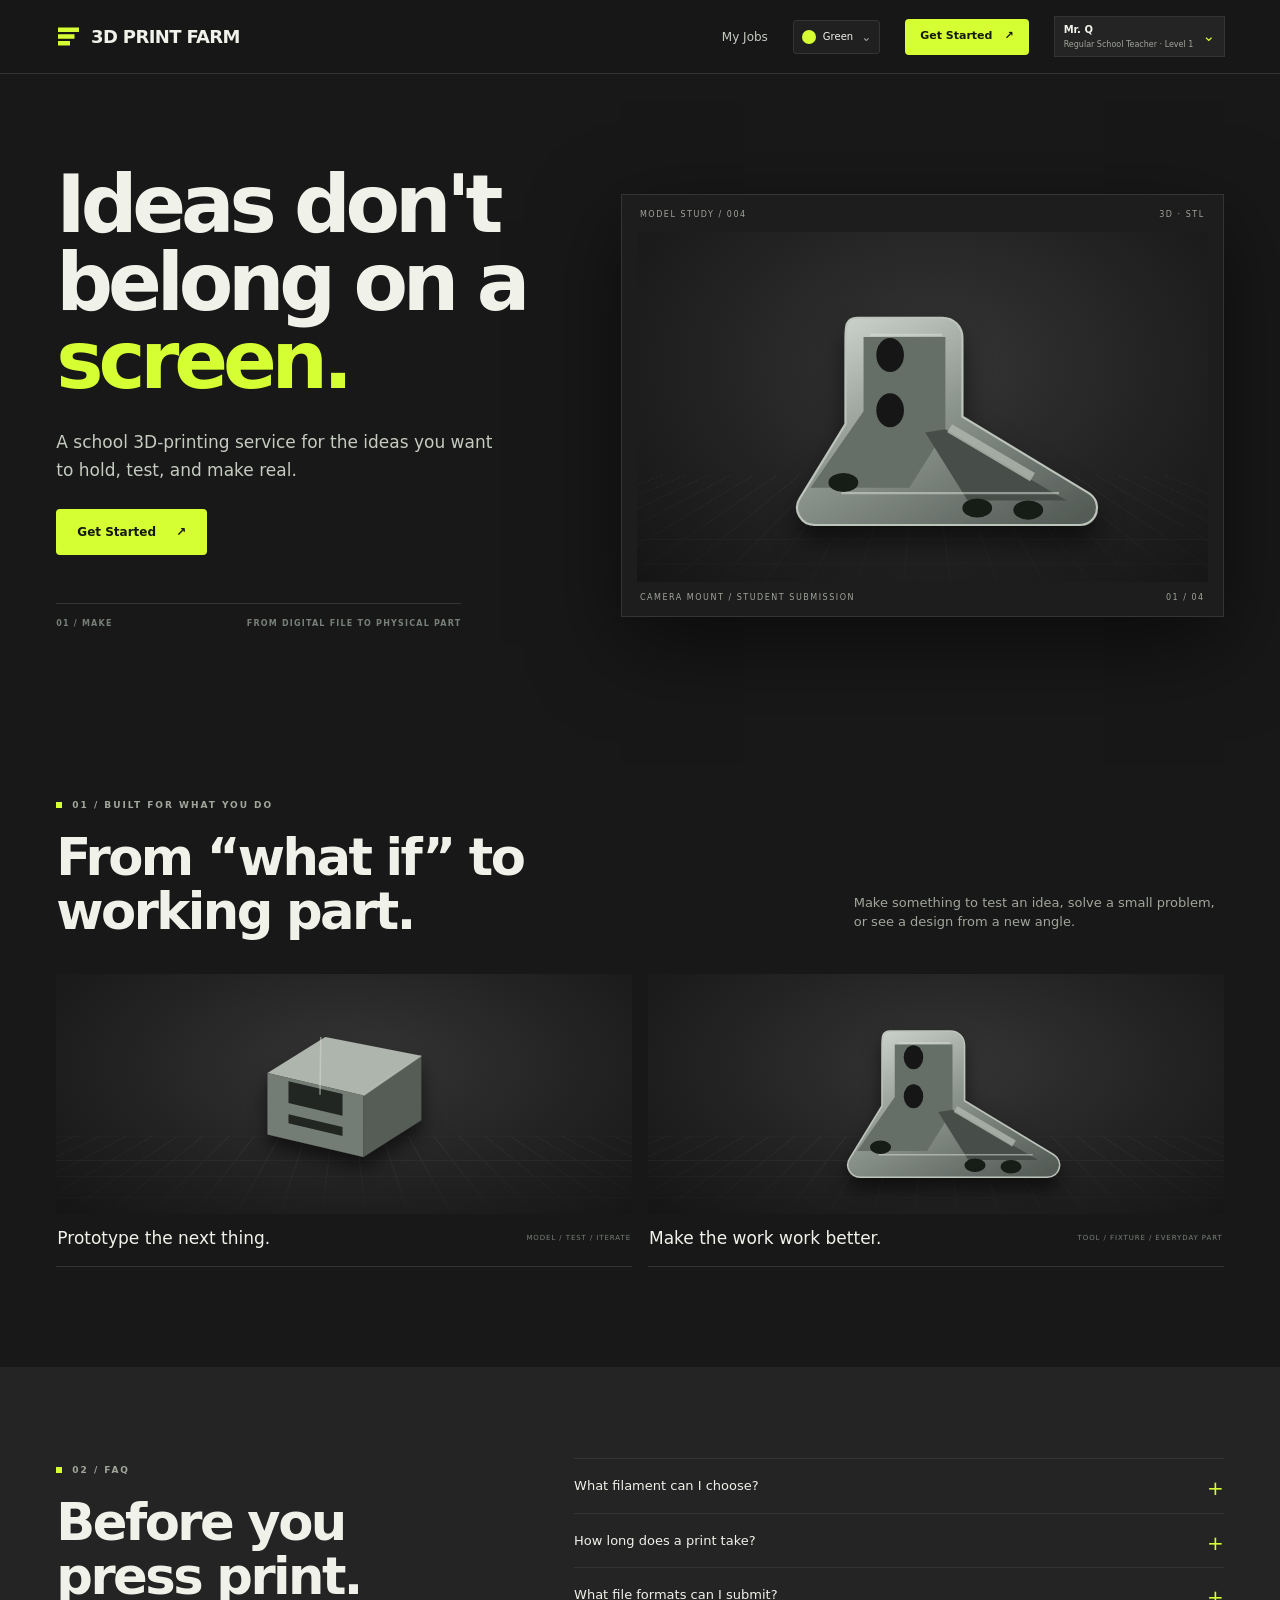
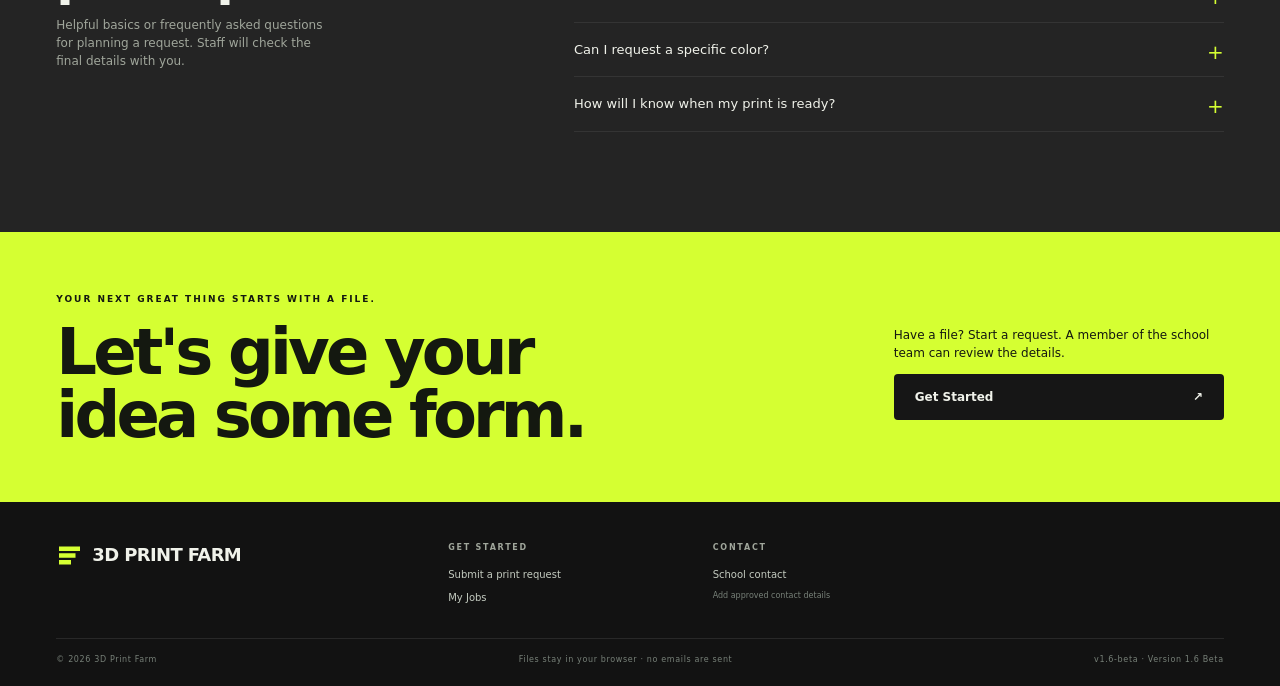
==== commit 7b369d0b: "Add v1.6 filament availability management" ====
--- a/index.html
+++ b/index.html
@@ -16,18 +16,18 @@
         document.documentElement.dataset.theme = "dark";
       })();
     </script>
-    <meta name="description" content="School 3D Print Farm Website — v1.5 Beta demo with role-based access control and staff hours management." />
-    <meta name="version" content="v1.5-beta" />
-    <title>School 3D Print Farm Website — v1.5 Beta</title>
-    <link rel="icon" type="image/svg+xml" href="./favicon.svg?v=19" />
-    <link rel="stylesheet" href="./src/styles.css?v=20" />
+    <meta name="description" content="School 3D Print Farm Website — v1.6 Beta demo with role-based access control, staff hours management, and filament availability." />
+    <meta name="version" content="v1.6-beta" />
+    <title>School 3D Print Farm Website — v1.6 Beta</title>
+    <link rel="icon" type="image/svg+xml" href="./favicon.svg?v=20" />
+    <link rel="stylesheet" href="./src/styles.css?v=21" />
     <script type="importmap">{
       "imports": {
         "three": "https://cdn.jsdelivr.net/npm/three@0.186.0/build/three.module.js",
         "three/addons/": "https://cdn.jsdelivr.net/npm/three@0.186.0/examples/jsm/"
       }
     }</script>
-    <script type="module" src="./src/app.js?v=19"></script>
+    <script type="module" src="./src/app.js?v=20"></script>
   </head>
   <body>
     <div id="app"></div>
--- a/src/styles.css
+++ b/src/styles.css
@@ -629,22 +629,6 @@
 .hours-summary-grid span { color: var(--text-secondary); font-size: 12px; }
 .inventory-list-section, .hours-filter-section, .hours-add-section, .hours-records-section { margin-top: 16px; }
 .inventory-add-form { padding: 16px; display: grid; grid-template-columns: repeat(3, minmax(0, 1fr)); align-items: end; gap: 14px; }
-.inventory-add-form > button { min-height: 44px; }
-.inventory-add-notes { grid-column: span 2; }
-.inventory-status { padding: 5px 9px; border: 1px solid var(--border-strong); border-radius: 2px; color: var(--text-secondary); background: var(--surface-hover); font-size: 12px; white-space: nowrap; }
-.inventory-status.status-low-stock { border-color: var(--warning-border); color: var(--warning-ink); background: var(--warning-bg); }
-.inventory-status.status-out-of-stock, .inventory-status.status-unavailable { border-color: var(--error-border); color: var(--error-ink); background: var(--error-bg); }
-.inventory-edit-grid { display: grid; grid-template-columns: repeat(4, minmax(0, 1fr)); gap: 12px; }
-.inventory-notes-field { grid-column: span 2; }
-.inventory-edit-actions { min-height: 50px; display: flex; justify-content: space-between; align-items: center; gap: 10px; padding-top: 11px; }
-.inventory-edit-actions > span { color: var(--muted); font-size: 12px; }
-.stock-adjust-form { padding-top: 12px; display: flex; align-items: end; gap: 9px; border-top: 1px solid var(--border); }
-.stock-adjust-form > strong { align-self: center; margin-right: auto; color: var(--text-secondary); font-size: 13px; }
-.stock-adjust-form label { display: block; }
-.stock-adjust-form select, .stock-adjust-form input { width: 100%; min-height: 40px; padding: 0 10px; border: 1px solid var(--border); border-radius: 3px; background: var(--surface-soft); color: var(--text); font: inherit; font-size: 13px; }
-.stock-adjust-form label:nth-of-type(1) { width: 180px; }
-.stock-adjust-form label:nth-of-type(2) { width: 115px; }
-.stock-adjust-form .adjust-note { width: min(280px, 25vw); }
 .inventory-empty { margin: 14px; }
 .hours-summary-grid { display: grid; grid-template-columns: repeat(3, 1fr); gap: 10px; margin-bottom: 16px; }
 .hours-filter-form { padding: 14px; display: grid; grid-template-columns: minmax(180px, 1.5fr) repeat(2, minmax(140px, 1fr)) auto; align-items: end; gap: 12px; }
@@ -683,55 +667,13 @@
 .inventory-page-heading > div { display: flex; align-items: flex-start; flex-direction: column; }
 .inventory-page-heading .button { margin-top: 14px; }
 .inventory-page-heading .button { flex: 0 0 auto; }
-.inventory-list { padding: 0 18px; }
-.inventory-list-row { min-height: 78px; display: grid; grid-template-columns: minmax(0, 1fr) 180px auto; align-items: center; gap: 22px; border-bottom: 1px solid var(--border); }
-.inventory-list-row:last-child { border-bottom: 0; }
-.inventory-list-name { min-width: 0; display: flex; flex-direction: column; gap: 3px; }
-.inventory-list-name a { width: fit-content; max-width: 100%; overflow: hidden; color: var(--text-strong); font-size: 15px; font-weight: 570; text-overflow: ellipsis; white-space: nowrap; transition: color .15s ease; }
-.inventory-list-name a:hover { color: var(--lime); }
-.inventory-list-name small, .inventory-list-stock small { color: var(--muted); font-size: 12px; }
-.inventory-list-stock { display: flex; flex-direction: column; gap: 2px; }
-.inventory-list-stock strong { color: var(--text-strong); font-size: 15px; font-weight: 570; font-variant-numeric: tabular-nums; }
-.inventory-list-stock strong span { color: var(--muted); font-size: 12px; font-weight: 450; }
-.inventory-status { display: inline-flex; align-items: center; justify-content: center; padding: 5px 9px; font-size: 12px; }
-.inventory-status.status-available { border-color: var(--success-border); color: var(--success-ink); background: var(--success-bg); }
-.inventory-status.status-low-stock { border-color: var(--warning-border); color: var(--warning-ink); background: var(--warning-bg); }
-.inventory-status.status-out-of-stock, .inventory-status.status-unavailable { border-color: var(--error-border); color: var(--error-ink); background: var(--error-bg); }
 .inventory-empty { border: 0; background: transparent; }
-.filament-detail-heading { display: flex; align-items: end; justify-content: space-between; gap: 20px; margin: 0 0 20px; }
-.filament-detail-heading h1 { margin: 6px 0 10px; color: var(--text-strong); font-size: clamp(28px, 3.5vw, 38px); font-weight: 560; letter-spacing: -.05em; }
-.filament-detail-heading > div:first-child { display: flex; align-items: start; flex-direction: column; }
-.filament-current-stock { display: flex; flex-direction: column; gap: 2px; text-align: right; }
-.filament-current-stock small { color: var(--muted); font-size: 12px; }
-.filament-current-stock strong { color: var(--text-strong); font-size: 24px; font-weight: 560; font-variant-numeric: tabular-nums; }
-.filament-current-stock strong span { color: var(--muted); font-size: 14px; }
-.filament-detail-grid { display: grid; grid-template-columns: minmax(0, 1.2fr) minmax(320px, .8fr); align-items: start; gap: 15px; }
 .filament-panel { min-width: 0; padding: 18px; border: 1px solid var(--border); background: var(--surface-raised); }
-.filament-panel-heading { margin-bottom: 16px; }
-.filament-panel-heading h2 { margin: 0; color: var(--text-strong); font-size: 17px; font-weight: 560; }
-.filament-panel-heading p { margin: 4px 0 0; color: var(--muted); font-size: 12px; }
-.filament-panel .inventory-edit-grid { grid-template-columns: repeat(2, minmax(0, 1fr)); }
-.filament-panel .inventory-notes-field { grid-column: 1 / -1; }
-.inventory-edit-actions > div { display: flex; align-items: center; gap: 8px; }
 .filament-form-panel { max-width: 960px; }
 .filament-form-panel .inventory-add-form { grid-template-columns: repeat(2, minmax(0, 1fr)); padding: 2px; }
-.filament-form-panel .inventory-add-notes { grid-column: 1 / -1; }
 .inventory-form-actions { grid-column: 1 / -1; display: flex; justify-content: flex-end; gap: 9px; margin-top: 7px; }
-.filament-panel .stock-adjust-form { display: grid; grid-template-columns: minmax(0, 1fr) minmax(100px, .7fr); align-items: end; gap: 12px; padding: 0; border-top: 0; }
-.filament-panel .stock-adjust-form label { width: auto; }
-.filament-panel .stock-adjust-form .adjust-note { grid-column: 1 / -1; width: auto; }
-.filament-panel .stock-adjust-form .button { grid-column: 1 / -1; }
-.filament-adjustment-history { margin-top: 22px; padding-top: 16px; border-top: 1px solid var(--border); }
-.filament-adjustment-history h3 { margin: 0 0 8px; color: var(--text-strong); font-size: 14px; font-weight: 550; }
-.filament-adjustment-row { min-height: 58px; display: grid; grid-template-columns: 25px minmax(0, 1fr) auto; align-items: center; gap: 9px; border-bottom: 1px solid var(--border); }
-.filament-adjustment-row:last-child { border-bottom: 0; }
-.filament-adjustment-row > div { min-width: 0; display: flex; flex-direction: column; }
-.filament-adjustment-row strong { color: var(--text-strong); font-size: 12px; font-weight: 520; }
-.filament-adjustment-row small { overflow: hidden; color: var(--muted); font-size: 11px; text-overflow: ellipsis; white-space: nowrap; }
-.filament-adjustment-row > b { color: var(--text-secondary); font-size: 12px; font-weight: 550; white-space: nowrap; }
 .adjustment-mark { width: 22px; height: 22px; display: grid; place-items: center; border-radius: 50%; color: var(--lime); background: var(--surface-hover); font-size: 14px; }
 .adjustment-mark.is-negative { color: var(--error-ink); background: var(--error-bg); }
-.filament-muted { color: var(--muted); font-size: 13px; }
 
 @media (max-width: 1024px) {
   .filament-detail-grid { grid-template-columns: 1fr; }
@@ -740,27 +682,12 @@
   .staff-app .metric-grid { grid-template-columns: repeat(2, minmax(0, 1fr)); max-width: none; }
   .staff-section .table-wrap { overflow-x: auto; }
   .staff-section .overview-job-table { min-width: 780px; }
-  .inventory-list { padding: 0 12px; }
-  .inventory-list-row { grid-template-columns: minmax(0, 1fr) auto; gap: 8px 12px; padding: 12px 0; }
-  .inventory-list-name a { font-size: 14px; }
-  .inventory-list-stock { grid-column: 2; grid-row: 1; text-align: right; }
-  .inventory-list-stock small { font-size: 10px; }
-  .inventory-list-row > .inventory-status { grid-column: 2; grid-row: 2; justify-self: end; }
-  .filament-detail-heading { align-items: start; flex-direction: column; }
-  .filament-current-stock { text-align: left; }
   .filament-panel { padding: 14px; }
-  .filament-panel .inventory-edit-grid, .filament-form-panel .inventory-add-form { grid-template-columns: 1fr; }
-  .filament-panel .inventory-notes-field, .filament-form-panel .inventory-add-notes { grid-column: auto; }
-  .inventory-form-actions { grid-column: auto; }
-  .inventory-edit-actions { align-items: start; flex-direction: column; }
-  .inventory-edit-actions > div { width: 100%; }
-  .inventory-edit-actions > div .button { flex: 1; }
-  .filament-panel .stock-adjust-form { grid-template-columns: 1fr 1fr; }
-  .filament-panel .stock-adjust-form .adjust-note, .filament-panel .stock-adjust-form .button { grid-column: 1 / -1; }
+  .filament-form-panel .inventory-add-form { grid-template-columns: 1fr; }
+  .inventory-form-actions { grid-column: 1 / -1; }
 }
 
 @media (max-width: 1024px) {
-  .inventory-edit-grid { grid-template-columns: repeat(3, minmax(0, 1fr)); }
   .inventory-add-form { grid-template-columns: repeat(2, minmax(0, 1fr)); }
   .hours-filter-form { grid-template-columns: repeat(2, minmax(0, 1fr)); }
   .hours-add-form { grid-template-columns: repeat(2, minmax(0, 1fr)); }
@@ -770,14 +697,7 @@
 @media (max-width: 767px) {
   .staff-app .staff-page-heading h1 { font-size: 28px; }
   .staff-app .sidebar-link { min-height: 38px; font-size: 12px; }
-  .inventory-add-form, .inventory-edit-grid { grid-template-columns: 1fr 1fr; padding: 12px; }
-  .inventory-add-notes, .inventory-notes-field { grid-column: 1 / -1; }
-  .stock-adjust-form { align-items: stretch; flex-wrap: wrap; }
-  .stock-adjust-form > strong { flex: 1 0 100%; }
-  .stock-adjust-form label:nth-of-type(1) { width: calc(60% - 5px); }
-  .stock-adjust-form label:nth-of-type(2) { width: calc(40% - 5px); }
-  .stock-adjust-form .adjust-note { width: calc(58% - 5px); }
-  .stock-adjust-form > button { flex: 1; }
+  .inventory-add-form { grid-template-columns: 1fr 1fr; padding: 12px; }
   .hours-summary-grid { grid-template-columns: 1fr; }
   .hours-filter-form, .hours-add-form { grid-template-columns: 1fr 1fr; }
   .hours-filter-form .field:first-child, .hours-add-activity { grid-column: 1 / -1; }
@@ -800,9 +720,6 @@
 .status-printing i { background:var(--warning); }
 .status-completed { border-color:var(--success-border); color:var(--success-ink); background:var(--success-bg); }
 .status-completed i { background:var(--success); }
-.inventory-status, .inventory-status.status-available { border-color:var(--success-border); color:var(--success-ink); background:var(--success-bg); }
-.inventory-status.status-low-stock { border-color:var(--warning-border); color:var(--warning-ink); background:var(--warning-bg); }
-.inventory-status.status-out-of-stock, .inventory-status.status-unavailable { border-color:var(--error-border); color:var(--error-ink); background:var(--error-bg); }
 .empty-inventory-note { border-color:var(--warning-border); background:var(--warning-bg); color:var(--warning-ink); }
 .empty-inventory-note p { color:var(--muted); }
 .pickup-box { border-color:var(--success-border); }
@@ -854,7 +771,7 @@
 .sidebar-link.selected, .sidebar-link.selected > span { color:var(--accent-foreground); }
 
 
-/* v1.5-beta materials inventory */
+/* v1.6-beta filament availability */
 .materials-page-top { display:flex; align-items:end; justify-content:space-between; gap:24px; margin:0 0 22px; }
 .materials-page-top h1 { margin:6px 0 5px; color:var(--text-strong); font-size:clamp(30px,4vw,42px); font-weight:560; letter-spacing:-.05em; }
 .materials-page-top p { margin:0; color:var(--muted); font-size:13px; }
@@ -870,20 +787,31 @@
 .filament-inventory-title { min-width:0; display:flex; align-items:baseline; flex-wrap:wrap; gap:4px 8px; }
 .filament-inventory-title h3 { margin:0; color:var(--text-strong); font-size:16px; font-weight:600; }
 .filament-inventory-title span { color:var(--text-secondary); font-size:13px; }
-.filament-inventory-stock { margin:4px 0 12px; color:var(--muted); font-size:12px; }
 .material-values { display:flex; flex-wrap:wrap; gap:8px 18px; }
 .material-value { min-width:110px; display:flex; flex-direction:column; gap:2px; }
 .material-value > span { color:var(--muted); font-size:9px; font-weight:700; letter-spacing:.1em; text-transform:uppercase; }
 .material-value code { color:var(--text-secondary); font:11px ui-monospace,SFMono-Regular,Menlo,monospace; }
-.filament-inventory-actions { grid-column:1 / -1; display:flex; align-items:center; justify-content:space-between; gap:10px; padding-top:12px; border-top:1px solid var(--border); }
-.availability-toggle { min-height:35px; padding:0 11px; display:inline-flex; align-items:center; gap:8px; border:1px solid var(--success-border); border-radius:3px; color:var(--success-ink); background:var(--success-bg); font-size:11px; font-weight:650; cursor:pointer; }
-.availability-toggle::before { content:""; width:7px; height:7px; border-radius:50%; background:var(--success); }
-.availability-toggle.is-unavailable { border-color:var(--error-border); color:var(--error-ink); background:var(--error-bg); }
-.availability-toggle.is-unavailable::before { background:var(--error); }
-.material-edit-link { color:var(--accent-primary); font-size:11px; font-weight:600; }
-.material-edit-link:hover { color:var(--accent-hover); text-decoration:underline; text-underline-offset:3px; }
+.filament-controls, .filament-readonly-status { grid-column:1 / -1; display:flex; flex-wrap:wrap; align-items:center; gap:7px; padding-top:12px; border-top:1px solid var(--border); }
+.filament-control-toggle { min-height:36px; padding:5px 10px; display:inline-flex; align-items:center; gap:7px; border:1px solid var(--border-strong); border-radius:3px; color:var(--text-secondary); background:var(--surface-soft); font-size:10px; cursor:pointer; }
+.filament-control-toggle span { font-weight:600; }
+.filament-control-toggle strong { font-size:10px; font-weight:700; }
+.filament-control-toggle:focus-visible, .filament-delete-control:focus-visible { outline:2px solid var(--focus-ring); outline-offset:2px; }
+.filament-control-toggle.low-stock-control.is-on { border-color:var(--warning-border); color:var(--warning-ink); background:var(--warning-bg); }
+.filament-control-toggle.availability-control.is-on { border-color:var(--success-border); color:var(--success-ink); background:var(--success-bg); }
+.filament-control-toggle.availability-control.is-off { border-color:var(--error-border); color:var(--error-ink); background:var(--error-bg); }
+.filament-delete-control { min-height:36px; margin-left:auto; padding:5px 11px; border:1px solid var(--error-border); border-radius:3px; color:var(--error-ink); background:var(--error-bg); font-size:10px; font-weight:650; cursor:pointer; }
+.filament-status-label { min-height:28px; padding:5px 8px; display:inline-flex; align-items:center; border:1px solid var(--border); border-radius:3px; color:var(--text-secondary); background:var(--surface-soft); font-size:10px; font-weight:650; }
+.filament-status-label.is-low-stock { border-color:var(--warning-border); color:var(--warning-ink); background:var(--warning-bg); }
+.filament-status-label.is-available { border-color:var(--success-border); color:var(--success-ink); background:var(--success-bg); }
+.filament-status-label.is-unavailable { border-color:var(--error-border); color:var(--error-ink); background:var(--error-bg); }
 .color-input-preview { min-height:41px; padding:10px 12px; display:flex; align-items:center; gap:9px; border:1px solid var(--border); background:var(--surface-soft); color:var(--text-secondary); font:11px ui-monospace,SFMono-Regular,Menlo,monospace; }
-.color-input-preview .filament-swatch { width:20px; height:20px; flex-basis:20px; margin:0; border-radius:3px; box-shadow:none; }
+.color-input-swatch { width:24px; height:24px; flex:0 0 24px; border:1px solid var(--border-strong); border-radius:3px; background:var(--filament-color,transparent); }
+.inventory-default-status { grid-column:1 / -1; margin:-4px 0 0; color:var(--muted); font-size:11px; }
+.request-filament-status { margin:8px 0; display:flex; flex-wrap:wrap; gap:7px; }
+.material-choice-copy { min-width:0; }
+.material-choice-copy .material-values { margin-top:9px; }
+.material-detail-panel { max-width:680px; }
+.material-detail-panel .material-detail-color { margin:0 0 12px; }
 .material-detail-color { margin:14px 0 18px; padding:14px; display:flex; align-items:center; gap:14px; border:1px solid var(--border); background:var(--surface-soft); }
 .material-detail-color .filament-inventory-swatch { width:44px; height:44px; flex:0 0 44px; }
 .material-detail-color .material-values { gap:10px 20px; }
@@ -895,9 +823,9 @@
 @media (max-width:420px) {
   .filament-inventory-card { grid-template-columns:42px minmax(0,1fr); gap:10px; padding:12px; }
   .filament-inventory-swatch { width:42px; height:42px; }
-  .filament-inventory-actions { align-items:stretch; flex-direction:column; }
-  .availability-toggle { justify-content:center; }
-  .material-edit-link { align-self:center; }
+  .filament-controls { align-items:stretch; }
+  .filament-control-toggle, .filament-delete-control { justify-content:center; flex:1 1 calc(50% - 7px); }
+  .filament-delete-control { margin-left:0; }
   .material-detail-color { align-items:flex-start; flex-direction:column; }
 }
 
@@ -930,7 +858,6 @@
 .role-create-account-note { color: var(--muted); font-size: 8px; line-height: 1.45; }
 .role-create-account-form > .button { width: 100%; justify-content: center; }
 .role-switcher-menu > p { margin: 8px 8px 4px; padding-top: 8px; border-top: 1px solid var(--border); color: var(--muted); font-size: 8px; line-height: 1.5; }
-.availability-toggle.is-readonly { cursor: default; }
 .access-denied { min-height: 56vh; padding-top: 90px; padding-bottom: 90px; display: flex; flex-direction: column; align-items: flex-start; justify-content: center; }
 .access-denied h1 { margin: 14px 0 10px; font-size: clamp(42px, 6vw, 72px); line-height: 1; letter-spacing: -.055em; }
 .access-denied > p { max-width: 620px; color: var(--text-secondary); font-size: 13px; line-height: 1.7; }
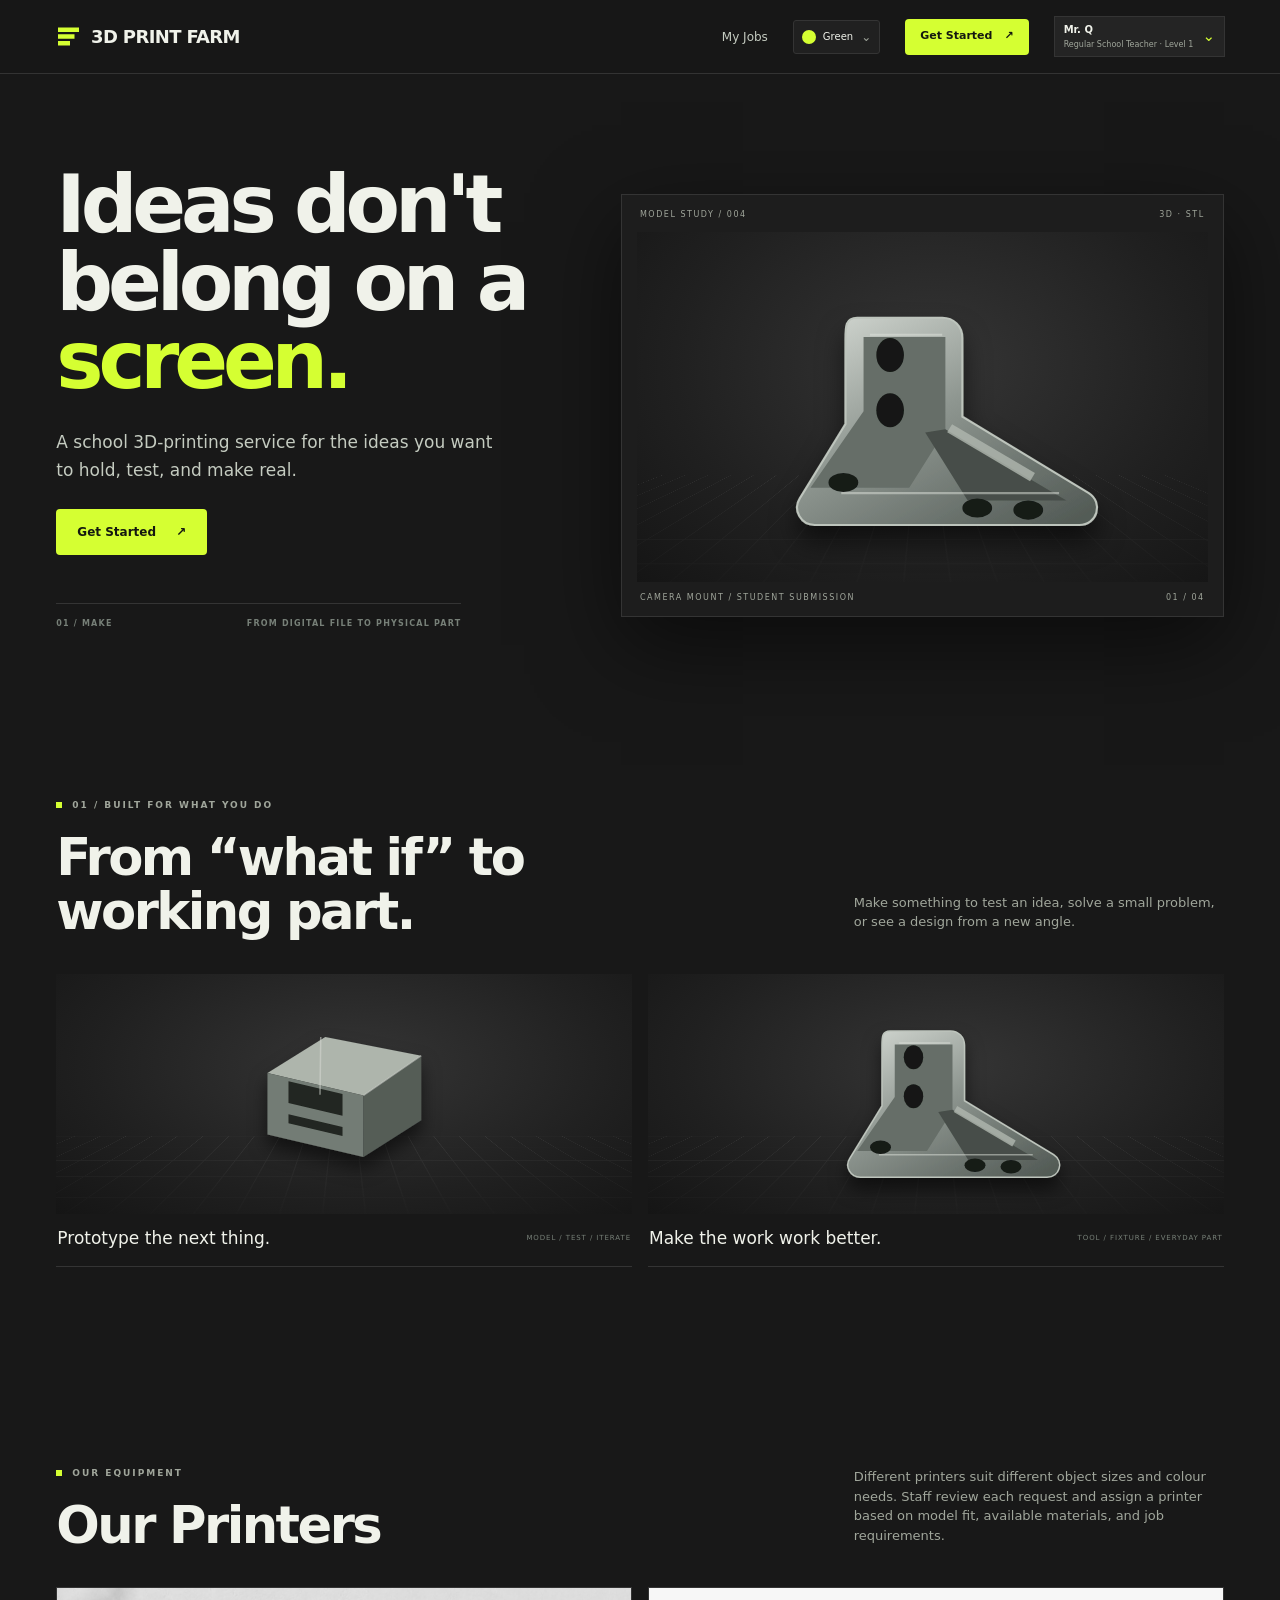
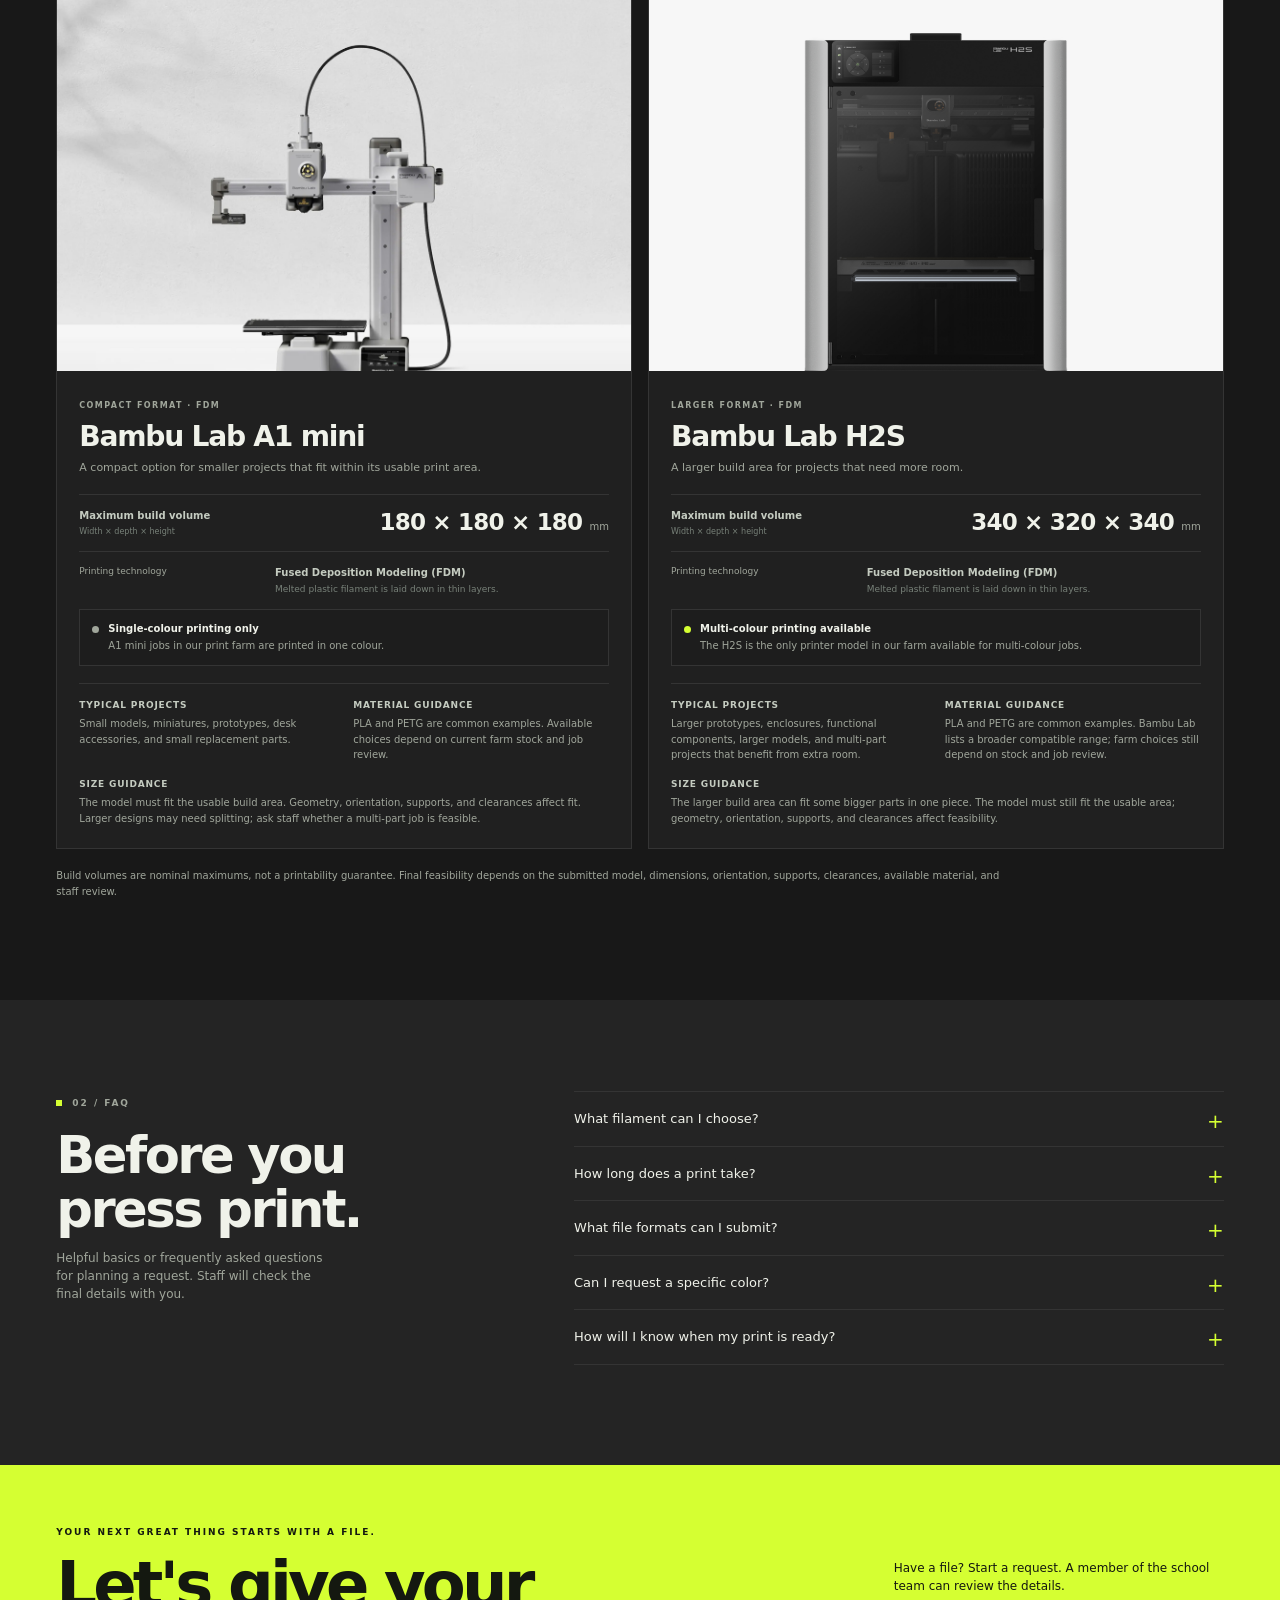
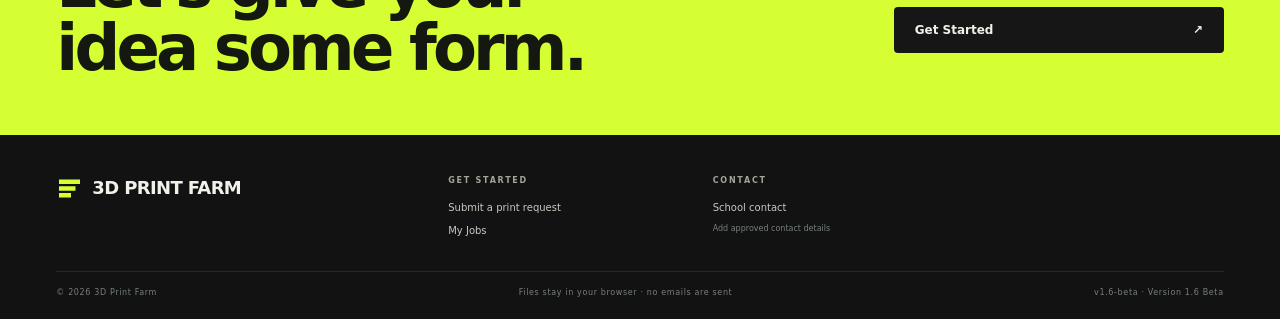
==== commit 729040b6: "Add Our Printers section for v1.7" ====
--- a/index.html
+++ b/index.html
@@ -20,14 +20,14 @@
     <meta name="version" content="v1.6-beta" />
     <title>School 3D Print Farm Website — v1.6 Beta</title>
     <link rel="icon" type="image/svg+xml" href="./favicon.svg?v=20" />
-    <link rel="stylesheet" href="./src/styles.css?v=21" />
+    <link rel="stylesheet" href="./src/styles.css?v=23" />
     <script type="importmap">{
       "imports": {
         "three": "https://cdn.jsdelivr.net/npm/three@0.186.0/build/three.module.js",
         "three/addons/": "https://cdn.jsdelivr.net/npm/three@0.186.0/examples/jsm/"
       }
     }</script>
-    <script type="module" src="./src/app.js?v=20"></script>
+    <script type="module" src="./src/app.js?v=21"></script>
   </head>
   <body>
     <div id="app"></div>
--- a/src/styles.css
+++ b/src/styles.css
@@ -96,6 +96,35 @@
 .use-grid h3 { margin: 0; font-size: 17px; font-weight: 520; }
 .use-grid article > div:last-child span { color: var(--quiet); font-size: 7px; letter-spacing: .13em; }
 
+.printer-section { padding-top: 94px; padding-bottom: 100px; background: var(--bg); }
+.printer-grid { display: grid; grid-template-columns: repeat(2, minmax(0, 1fr)); gap: 16px; }
+.printer-card { min-width: 0; overflow: hidden; border: 1px solid var(--border); background: var(--surface); }
+.printer-card-image { width: 100%; aspect-ratio: 3 / 2; overflow: hidden; background: #f1f2ef; }
+.printer-card-image img { width: 100%; height: 100%; display: block; object-fit: cover; object-position: center 48%; }
+.printer-card-body { padding: 22px; }
+.printer-card-kicker { color: var(--muted); font-size: 8px; font-weight: 700; letter-spacing: .18em; }
+.printer-card h3 { margin: 7px 0 0; font-size: clamp(21px, 2.2vw, 29px); line-height: 1.15; letter-spacing: -.045em; font-weight: 570; }
+.printer-card-description { margin: 7px 0 17px; color: var(--muted); font-size: 11px; }
+.printer-volume { min-width: 0; padding: 13px 0; display: flex; align-items: center; justify-content: space-between; gap: 12px; border-top: 1px solid var(--border); border-bottom: 1px solid var(--border); }
+.printer-volume > div { display: flex; flex-direction: column; gap: 3px; }
+.printer-volume span { color: var(--text-secondary); font-size: 10px; font-weight: 600; }
+.printer-volume > div small { color: var(--quiet); font-size: 8px; }
+.printer-volume strong { color: var(--text-strong); font-size: clamp(17px, 1.8vw, 24px); line-height: 1.15; letter-spacing: -.035em; font-variant-numeric: tabular-nums; white-space: nowrap; }
+.printer-volume strong small { color: var(--muted); font-size: 10px; font-weight: 500; letter-spacing: 0; }
+.printer-technology { margin: 13px 0; display: grid; grid-template-columns: minmax(110px, .55fr) 1fr; gap: 3px 12px; }
+.printer-technology span { color: var(--muted); font-size: 9px; }
+.printer-technology strong { color: var(--text-secondary); font-size: 10px; font-weight: 560; }
+.printer-technology small { grid-column: 2; color: var(--quiet); font-size: 9px; }
+.printer-colour-status { min-width: 0; margin: 13px 0 17px; padding: 11px 12px; display: flex; align-items: flex-start; gap: 9px; border: 1px solid var(--border); background: var(--surface-soft); }
+.printer-status-dot { width: 7px; height: 7px; flex: 0 0 auto; margin-top: 5px; border-radius: 50%; background: var(--muted); }
+.printer-colour-multi .printer-status-dot { background: var(--accent-primary); }
+.printer-colour-status strong { display: block; color: var(--text-strong); font-size: 10px; font-weight: 650; }
+.printer-colour-status p { margin: 3px 0 0; color: var(--muted); font-size: 10px; line-height: 1.45; }
+.printer-card-details { display: grid; grid-template-columns: repeat(2, minmax(0, 1fr)); gap: 15px 18px; padding-top: 15px; border-top: 1px solid var(--border); }
+.printer-card-details h4 { margin: 0 0 4px; color: var(--text-secondary); font-size: 9px; font-weight: 700; letter-spacing: .09em; text-transform: uppercase; }
+.printer-card-details p { margin: 0; color: var(--muted); font-size: 10px; line-height: 1.55; }
+.printer-size-guidance { grid-column: 1 / -1; }
+.printer-service-note { max-width: 950px; margin: 19px 0 0; color: var(--muted); font-size: 10px; line-height: 1.6; }
 .faq-section { padding-top: 91px; padding-bottom: 100px; display: grid; grid-template-columns: .78fr 1.22fr; gap: 8vw; background: var(--surface-raised); }
 .faq-intro h2 { font-size: clamp(36px, 4vw, 52px); }
 .faq-intro p { max-width: 280px; color: var(--muted); font-size: 12px; }
@@ -434,6 +463,7 @@
   .active-jobs-grid { grid-template-columns: repeat(2,1fr); }
 }
 @media (max-width: 767px) {
+  body { min-width: 0; }
   html { scroll-padding-top: 68px; }
   .public-header { height: 64px; }
   .header-inner { padding: 0 5%; }
@@ -463,8 +493,18 @@
   .use-grid { grid-template-columns: 1fr; gap: 14px; }
   .use-grid .art-frame { height: 220px; }
   .use-grid article > div:last-child span { font-size: 6px; }
+  .printer-section { padding-top: 65px; padding-bottom: 68px; }
+  .printer-grid { grid-template-columns: 1fr; gap: 14px; }
+  .printer-card-body { padding: 18px 16px; }
+  .printer-card h3 { font-size: 24px; }
+  .printer-volume { align-items: flex-start; flex-direction: column; gap: 5px; }
+  .printer-volume strong { font-size: 23px; }
+  .printer-technology { grid-template-columns: 1fr; gap: 3px; }
+  .printer-technology small { grid-column: 1; }
   .faq-section { padding-top: 61px; padding-bottom: 65px; grid-template-columns: 1fr; gap: 18px; }
   .faq-intro h2 { font-size: 42px; }
+  .printer-card-details { grid-template-columns: 1fr; }
+  .printer-size-guidance { grid-column: auto; }
   .faq-list summary { font-size: 11px; }
   .final-cta { min-height: 0; padding-top: 38px; padding-bottom: 38px; align-items: start; flex-direction: column; gap: 16px; }
   .final-cta h2 { font-size: 47px; }
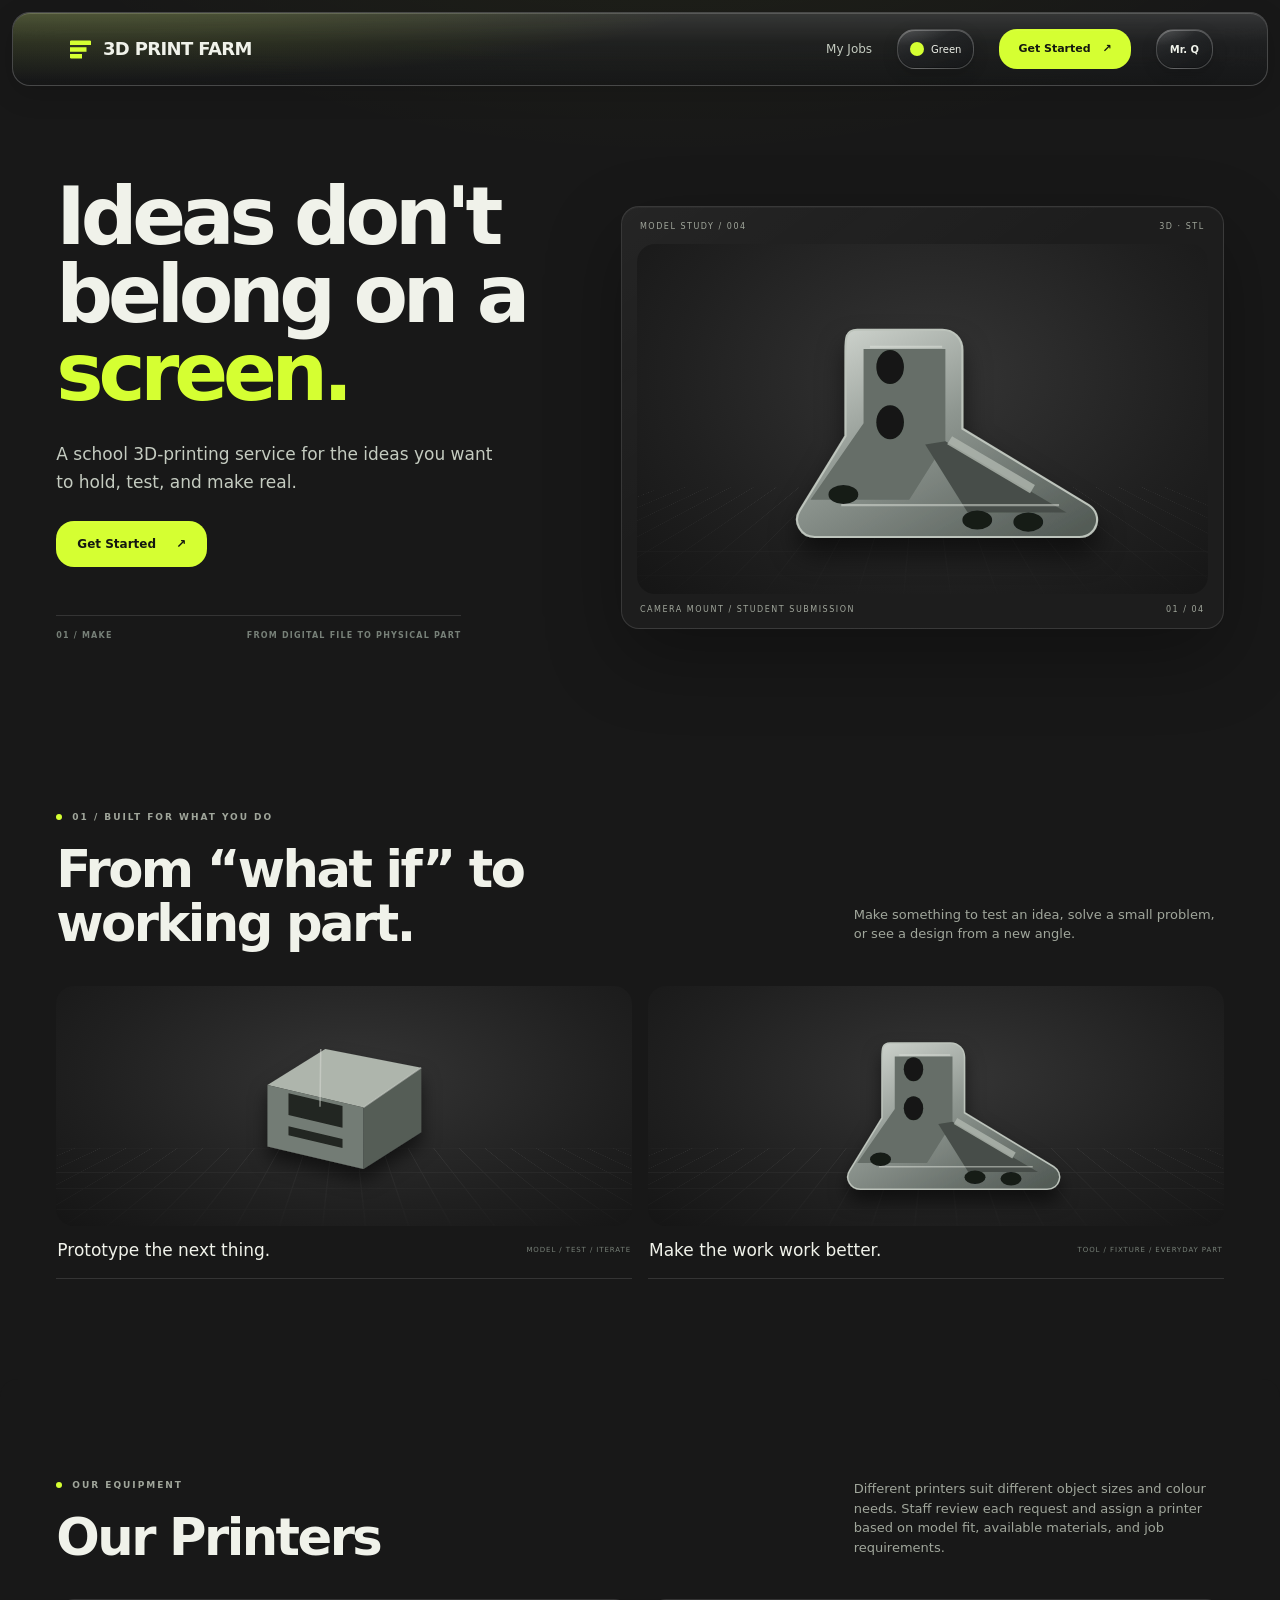
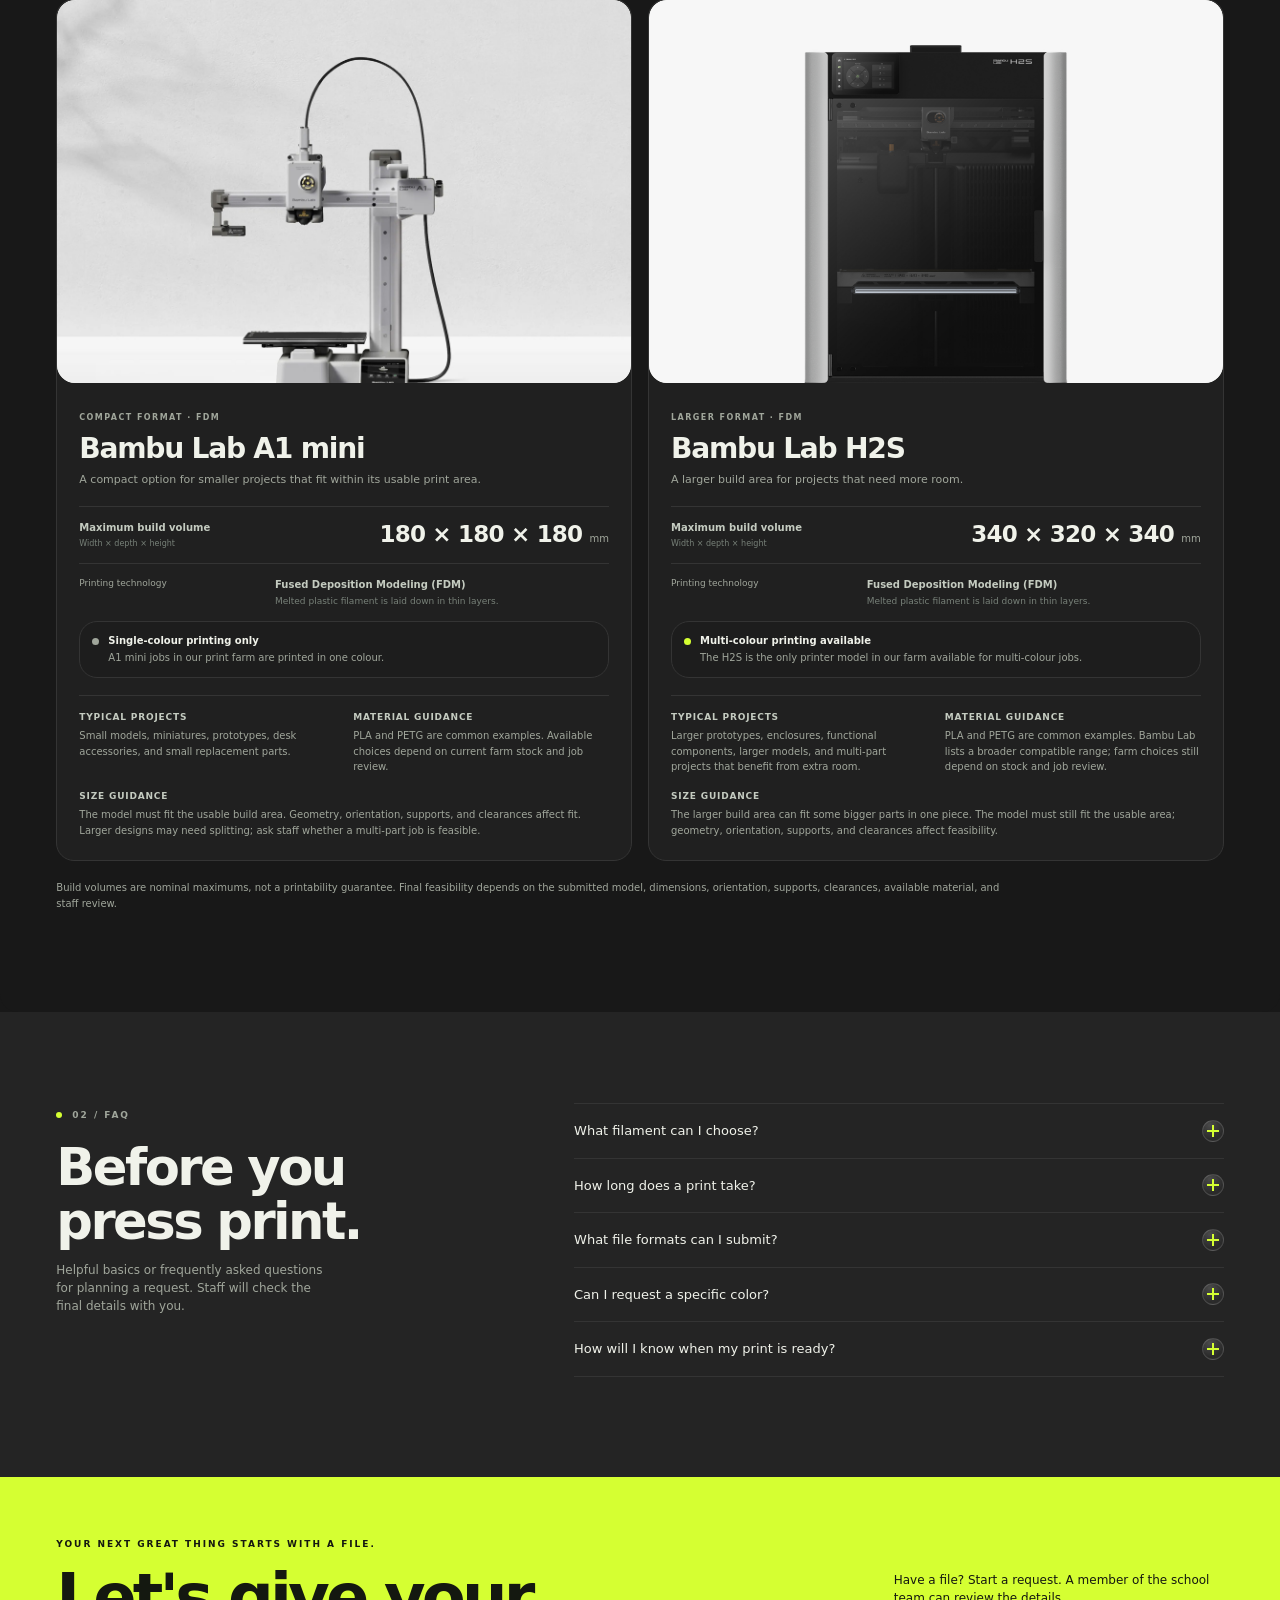
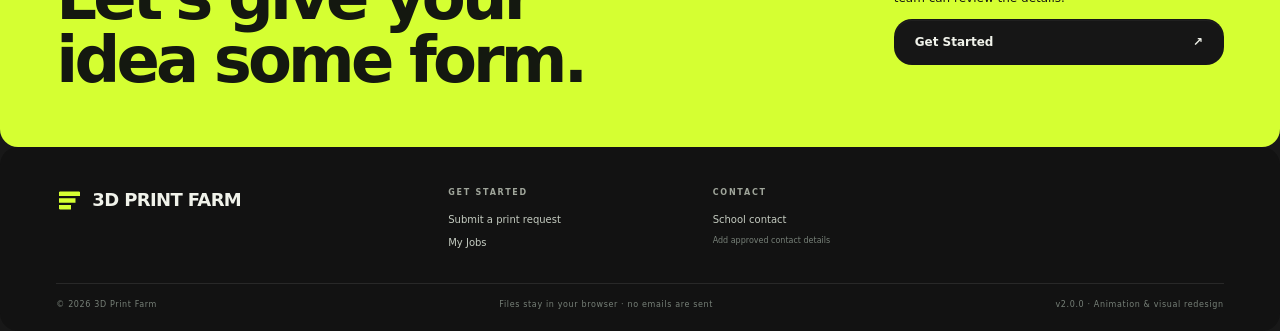
==== commit eefa3fdb: "Polish liquid glass interface and spacing" ====
--- a/index.html
+++ b/index.html
@@ -16,18 +16,18 @@
         document.documentElement.dataset.theme = "dark";
       })();
     </script>
-    <meta name="description" content="School 3D Print Farm Website — v1.6 Beta demo with role-based access control, staff hours management, and filament availability." />
-    <meta name="version" content="v1.6-beta" />
-    <title>School 3D Print Farm Website — v1.6 Beta</title>
+    <meta name="description" content="School 3D Print Farm Website — v2.0.0 demo with a refined, accessible motion system, role-based access control, staff hours management, and filament availability." />
+    <meta name="version" content="v2.0.0" />
+    <title>School 3D Print Farm Website — v2.0.0</title>
     <link rel="icon" type="image/svg+xml" href="./favicon.svg?v=20" />
-    <link rel="stylesheet" href="./src/styles.css?v=23" />
+    <link rel="stylesheet" href="./src/styles.css?v=43" />
     <script type="importmap">{
       "imports": {
         "three": "https://cdn.jsdelivr.net/npm/three@0.186.0/build/three.module.js",
         "three/addons/": "https://cdn.jsdelivr.net/npm/three@0.186.0/examples/jsm/"
       }
     }</script>
-    <script type="module" src="./src/app.js?v=21"></script>
+    <script type="module" src="./src/app.js?v=29"></script>
   </head>
   <body>
     <div id="app"></div>
--- a/src/styles.css
+++ b/src/styles.css
@@ -15,8 +15,9 @@
  --accent-tint:color-mix(in srgb,var(--accent-primary) 11%,transparent);
  --accent-border:color-mix(in srgb,var(--accent-primary) 40%,transparent); --focus-ring:var(--accent-primary);
  --lime:var(--accent-primary); --lime-soft:var(--accent-active);
- --page:1380px; --radius:4px; --font:Inter,ui-sans-serif,system-ui,-apple-system,BlinkMacSystemFont,"Segoe UI",sans-serif;
-}
+ --page:1380px; --radius:18px; --font:Inter,ui-sans-serif,system-ui,-apple-system,BlinkMacSystemFont,"Segoe UI",sans-serif;
+}
+:where(*:not(html):not(body)) { border-radius: var(--radius); }
 :root[data-accent="blue"] { --accent-primary:#82bcff; --accent-hover:#a2cdff; --accent-active:#61a6f0; --accent-foreground:#102033; --accent-light:#0d5c9e; --accent-light-hover:#094b83; --accent-light-active:#083e6c; }
 :root[data-accent="purple"] { --accent-primary:#c6a2ff; --accent-hover:#d4b8ff; --accent-active:#ab7cf0; --accent-foreground:#281c3c; --accent-light:#6a3fa0; --accent-light-hover:#593187; --accent-light-active:#4b2875; }
 :root[data-accent="teal"] { --accent-primary:#6fe2c6; --accent-hover:#8cebd4; --accent-active:#4fc9ad; --accent-foreground:#10352e; --accent-light:#006b63; --accent-light-hover:#00584f; --accent-light-active:#004940; }
@@ -65,7 +66,7 @@
 .mobile-only-nav { display: none; }
 .header-actions { display: flex; align-items: center; gap: 25px; }
 .header-actions .nav-quiet { text-transform: none; letter-spacing: 0; font-size: 12px; }
-.menu-toggle { display: none; border: 1px solid var(--border); border-radius: 3px; padding: 8px 10px; background: none; font-size: 18px; }
+.menu-toggle { display: none; border: 1px solid var(--border); border-radius:var(--radius); padding: 8px 10px; background: none; font-size: 18px; }
 .public-main { overflow: hidden; }
 .section-pad { padding-left: max(4.4vw, calc((100vw - var(--page))/2)); padding-right: max(4.4vw, calc((100vw - var(--page))/2)); }
 .hero { max-width: 1600px; margin: 0 auto; min-height: 625px; padding-top: 72px; padding-bottom: 34px; display: grid; grid-template-columns: .92fr 1.08fr; grid-template-rows: 1fr; gap: 25px 4vw; position: relative; }
@@ -125,17 +126,30 @@
 .printer-card-details p { margin: 0; color: var(--muted); font-size: 10px; line-height: 1.55; }
 .printer-size-guidance { grid-column: 1 / -1; }
 .printer-service-note { max-width: 950px; margin: 19px 0 0; color: var(--muted); font-size: 10px; line-height: 1.6; }
-.faq-section { padding-top: 91px; padding-bottom: 100px; display: grid; grid-template-columns: .78fr 1.22fr; gap: 8vw; background: var(--surface-raised); }
+.faq-section { padding-top: 91px; padding-bottom: 100px; display: grid; grid-template-columns: .78fr 1.22fr; gap: 8vw; border-radius: 0; background: var(--surface-raised); }
 .faq-intro h2 { font-size: clamp(36px, 4vw, 52px); }
 .faq-intro p { max-width: 280px; color: var(--muted); font-size: 12px; }
 .faq-list details { border-bottom: 1px solid var(--border); }
 .faq-list details:first-child { border-top: 1px solid var(--border); }
 .faq-list summary { padding: 17px 30px 17px 0; list-style: none; position: relative; font-size: 13px; cursor: pointer; }
 .faq-list summary::-webkit-details-marker { display: none; }
-.faq-list summary::after { content: "+"; position: absolute; right: 0; top: 14px; color: var(--lime); font-size: 20px; font-weight: 300; }
-.faq-list details[open] summary::after { content: "−"; }
+.faq-list summary::after { content: ""; position: absolute; right: 0; top: 50%; transform: translateY(-50%); }
+.faq-list summary::before {
+  content: "";
+  width: 12px;
+  height: 12px;
+  position: absolute;
+  z-index: 1;
+  top: 50%;
+  right: 5px;
+  transform: translateY(-50%);
+  background: linear-gradient(var(--lime), var(--lime)) center / 2px 100% no-repeat,
+    linear-gradient(var(--lime), var(--lime)) center / 100% 2px no-repeat;
+  transition: transform var(--motion-base) var(--motion-ease);
+}
+.faq-list details[open] summary::before { transform: translateY(-50%) rotate(45deg); }
 .faq-list details p { max-width: 600px; margin: -4px 40px 17px 0; color: var(--muted); font-size: 11px; }
-.final-cta { min-height: 270px; padding-top: 51px; padding-bottom: 51px; display: flex; align-items: center; justify-content: space-between; gap: 30px; background: var(--accent-primary); color: var(--accent-foreground); }
+.final-cta { min-height: 270px; padding-top: 51px; padding-bottom: 51px; display: flex; align-items: center; justify-content: space-between; gap: 30px; border-radius: 0; background: var(--accent-primary); color: var(--accent-foreground); }
 .final-cta .eyebrow { color: var(--accent-foreground); }
 .final-cta h2 { margin: 13px 0 0; font-size: clamp(39px, 5vw, 68px); line-height: .98; letter-spacing: -.06em; font-weight: 550; }
 .final-cta > div:last-child { width: min(330px, 34%); }
@@ -174,7 +188,7 @@
 .form-section-head > span { padding-top: 4px; color: var(--lime); font-size: 10px; letter-spacing: .12em; }
 .form-section-head h2 { margin: 0; font-size: 16px; letter-spacing: .08em; text-transform: uppercase; font-weight: 620; }
 .form-section-head p { margin: 5px 0 0; color: var(--muted); font-size: 11px; }
-.file-drop { min-height: 190px; padding: 15px; border: 1px dashed var(--border-strong); border-radius: 4px; background: linear-gradient(140deg,var(--surface-raised),var(--surface-soft)); }
+.file-drop { min-height: 190px; padding: 15px; border: 1px dashed var(--border-strong); border-radius:var(--radius); background: linear-gradient(140deg,var(--surface-raised),var(--surface-soft)); }
 .file-drop:not(.has-file) { display: grid; place-items: center; }
 .file-empty { display: flex; align-items: center; flex-direction: column; gap: 5px; color: var(--text-secondary); text-align: center; }
 .upload-glyph { margin-bottom: 3px; font-size: 28px; line-height: 1.2; }
@@ -182,7 +196,7 @@
 .file-empty > span { font-size: 11px; }
 .file-empty small { margin-top: 6px; color: var(--quiet); font-size: 9px; }
 .file-empty .text-link { font-size: 11px; }
-.selected-file { display: flex; align-items: center; max-width: 480px; min-height: 105px; border: 1px solid var(--border); border-radius: 3px; background: var(--surface-raised); }
+.selected-file { display: flex; align-items: center; max-width: 480px; min-height: 105px; border: 1px solid var(--border); border-radius:var(--radius); background: var(--surface-raised); }
 .file-thumb { width: 100px; height: 104px; position: relative; display: grid; place-items: center; border-right: 1px solid var(--border); background: var(--surface-hover); }
 .file-thumb strong { color: var(--text-secondary); font-size: 24px; font-weight: 700; letter-spacing: -.06em; }
 .file-thumb > span { position: absolute; bottom: 7px; left: 8px; color: var(--muted); font-size: 7px; letter-spacing: .13em; }
@@ -212,7 +226,7 @@
 .model-preview { position: relative; background: radial-gradient(ellipse at 50% 42%,#353535,#181818 72%); }
 .model-preview-canvas { display: block; width: 100%; height: 100%; cursor: grab; touch-action: none; }
 .model-preview-canvas:active { cursor: grabbing; }
-.model-preview-message { position: absolute; z-index: 1; right: 8px; bottom: 7px; left: 8px; margin: 0; padding: 4px 7px; border-radius: 2px; background: var(--surface-overlay); color: var(--text-secondary); font-size: 9px; line-height: 1.4; text-align: center; pointer-events: none; }
+.model-preview-message { position: absolute; z-index: 1; right: 8px; bottom: 7px; left: 8px; margin: 0; padding: 4px 7px; border-radius:var(--radius); background: var(--surface-overlay); color: var(--text-secondary); font-size: 9px; line-height: 1.4; text-align: center; pointer-events: none; }
 .preview-card h2 { margin: 14px 0 2px; font-size: 18px; font-weight: 550; }
 .preview-card > p { overflow: hidden; margin: 0 0 14px; color: var(--muted); font-size: 10px; text-overflow: ellipsis; white-space: nowrap; }
 .summary-rows { display: grid; grid-template-columns: 1fr 1fr; border-top: 1px solid var(--border); }
@@ -232,7 +246,7 @@
 .field > span { display: flex; justify-content: space-between; color: var(--text-secondary); font-size: 10px; }
 .field > span b { color: var(--lime); }
 .field > span em { color: var(--quiet); font-style: normal; }
-.field input:not([type=range]), .field select, .field textarea { width: 100%; min-height: 41px; padding: 0 12px; border: 1px solid var(--border); border-radius: 3px; background: var(--surface-soft); color: var(--text); font-size: 11px; }
+.field input:not([type=range]), .field select, .field textarea { width: 100%; min-height: 41px; padding: 0 12px; border: 1px solid var(--border); border-radius:var(--radius); background: var(--surface-soft); color: var(--text); font-size: 11px; }
 .field textarea { min-height: 100px; padding: 11px 12px; resize: vertical; }
 .field input::placeholder, .field textarea::placeholder { color: var(--quiet); }
 .field select { appearance: none; padding-right: 32px; background-image: linear-gradient(45deg,transparent 50%,var(--muted) 50%),linear-gradient(135deg,var(--muted) 50%,transparent 50%); background-position: calc(100% - 15px) 17px,calc(100% - 10px) 17px; background-size: 5px 5px,5px 5px; background-repeat: no-repeat; }
@@ -277,7 +291,7 @@
 .job-card:hover { border-color: var(--border-strong); }
 .job-card-head, .active-card-top { display: flex; justify-content: space-between; align-items: center; gap: 10px; }
 .job-id { color: var(--accent-primary); font-size: 9px; font-weight: 650; letter-spacing: .08em; }
-.status { min-height: 21px; padding: 3px 7px; display: inline-flex; align-items: center; gap: 5px; border: 1px solid var(--border-strong); border-radius: 2px; color: var(--text-secondary); background: var(--surface-hover); font-size: 8px; font-weight: 650; white-space: nowrap; }
+.status { min-height: 21px; padding: 3px 7px; display: inline-flex; align-items: center; gap: 5px; border: 1px solid var(--border-strong); border-radius:var(--radius); color: var(--text-secondary); background: var(--surface-hover); font-size: 8px; font-weight: 650; white-space: nowrap; }
 .status i { width: 5px; height: 5px; border-radius: 50%; background: var(--surface-hover); }
 .status-in_progress { border-color: var(--border-strong); color: var(--info-ink); background: var(--surface-hover); }
 .status-in_progress i { background: var(--blue); }
@@ -297,13 +311,13 @@
 .empty-state p { margin: 4px 0 20px; color: var(--muted); font-size: 11px; }
 
 /* Staff workspace */
-.staff-app { min-height: 100vh; display: grid; grid-template-columns: 232px minmax(0, 1fr); background: var(--surface-soft); }
+.staff-app { min-height: 100vh; padding: 12px; display: grid; grid-template-columns: 232px minmax(0, 1fr); gap: 12px; background: var(--surface-soft); }
 .staff-sidebar { height: 100vh; position: sticky; top: 0; display: flex; flex-direction: column; padding: 22px 14px 16px; border-right: 1px solid var(--border); background: var(--surface-soft); }
 .sidebar-brand { padding: 0 6px 25px; border-bottom: 1px solid var(--border); }
 .sidebar-brand .brand span { font-size: 15px; }
 .sidebar-brand .brand svg { width: 22px; height: 22px; }
 .staff-sidebar nav { display: flex; flex-direction: column; gap: 4px; }
-.sidebar-link { min-height: 37px; padding: 0 10px; display: flex; align-items: center; gap: 11px; border-radius: 3px; color: var(--text-secondary); font-size: 10px; transition: color .15s ease, background .15s ease; }
+.sidebar-link { min-height: 37px; padding: 0 10px; display: flex; align-items: center; gap: 11px; border-radius:var(--radius); color: var(--text-secondary); font-size: 10px; transition: color .15s ease, background .15s ease; }
 .sidebar-link > span { width: 15px; color: var(--muted); font-size: 14px; text-align: center; }
 .sidebar-link:hover { color: var(--text); background: var(--surface-hover); }
 .sidebar-link.selected { color: var(--quiet); background: var(--lime); font-weight: 650; }
@@ -351,7 +365,11 @@
 .staff-section .overview-job-table th:first-child, .staff-section .overview-job-table td:first-child { padding-left: 14px; }
 .staff-section .overview-job-table td { padding: 12px 9px; border-bottom: 1px solid var(--border); color: var(--text-secondary); font-size: 13px; vertical-align: middle; }
 .staff-section .overview-job-table tbody tr:last-child td { border-bottom: 0; }
-.staff-section .overview-job-table tbody tr:hover { background: var(--surface-hover); }
+.staff-section .overview-job-table tbody tr { background-color: var(--surface-raised); transition: background-color var(--motion-base) var(--motion-ease); }
+.staff-section .overview-job-table th, .staff-section .overview-job-table td,
+.staff-section .overview-job-table tbody tr { border-radius: 0; }
+.staff-section .overview-job-table tbody tr > td { background-color: inherit; transition: background-color var(--motion-base) var(--motion-ease); }
+.staff-section .overview-job-table tbody tr:hover { background-color: var(--surface-hover); }
 .staff-section .overview-job-table td small { display: block; margin-top: 3px; color: var(--muted); font-size: 12px; }
 .table-project { display: flex; flex-direction: column; gap: 4px; }
 .table-project .table-project-name { color: #fff; font-size: 13px; font-weight: 600; }
@@ -477,7 +495,7 @@
   .header-actions { gap: 12px; margin-left: auto; }
   .header-actions .nav-quiet { display: none; }
   .header-actions .button { min-height: 34px; padding: 0 10px; gap: 7px; font-size: 9px; }
-  .menu-toggle { display: block; width: 34px; height: 34px; padding: 0; font-size: 16px; }
+  .menu-toggle { display: grid; place-items: center; width: 34px; height: 34px; padding: 0; font-size: 0; line-height: 0; }
   .section-pad { padding-left: 5%; padding-right: 5%; }
   .hero { min-height: auto; padding-top: 48px; padding-bottom: 18px; grid-template-columns: 1fr; gap: 25px; }
   .hero-copy { padding-bottom: 0; }
@@ -774,14 +792,15 @@
 
 .appearance-controls { display:inline-flex; flex:0 0 auto; align-items:center; gap:7px; color:var(--text); }
 .accent-picker { position:relative; }
-.accent-picker summary { min-height:34px; padding:0 8px; display:flex; align-items:center; gap:7px; border:1px solid var(--border); border-radius:3px; color:var(--text); background:var(--surface); font-size:10px; cursor:pointer; list-style:none; }
+.accent-picker summary { min-height:34px; padding:0 8px; display:flex; align-items:center; gap:7px; border:1px solid var(--border); border-radius:var(--radius); color:var(--text); background:var(--surface); font-size:10px; cursor:pointer; list-style:none; }
 .accent-picker summary::-webkit-details-marker { display:none; }
 .accent-picker summary::marker { content:""; }
 .accent-current, .accent-swatch { width:14px; height:14px; flex:0 0 14px; border:1px solid var(--accent-border); border-radius:50%; background:var(--accent-primary); }
 .accent-picker summary:hover, .accent-picker[open] summary { border-color:var(--accent-border); }
-.accent-caret { margin-left:1px; color:var(--muted); font-size:12px; }
-.accent-options { width:188px; position:absolute; z-index:50; top:calc(100% + 7px); left:0; padding:7px; display:grid; grid-template-columns:repeat(2,minmax(0,1fr)); gap:3px; border:1px solid var(--border); border-radius:4px; background:var(--surface); box-shadow:0 10px 30px var(--shadow-color); }
-.accent-option { min-height:34px; padding:0 6px; display:flex; align-items:center; gap:7px; border:1px solid transparent; border-radius:3px; background:transparent; color:var(--text-secondary); font-size:10px; text-align:left; cursor:pointer; }
+.accent-options { width:min(330px,calc(100vw - 24px)); position:absolute; z-index:50; top:calc(100% + 7px); left:0; padding:9px; display:grid; grid-template-columns:minmax(0,1fr); gap:3px; border:1px solid var(--border); border-radius:var(--radius); background:var(--surface); box-shadow:0 10px 30px var(--shadow-color); transform-origin:top left; }
+.public-header .accent-options { right:0; left:auto; transform-origin:top right; }
+.accent-options-heading { display:block; padding:5px 8px 9px; color:var(--quiet); font-size:8px; font-weight:700; letter-spacing:.12em; }
+.accent-option { width:100%; min-height:38px; padding:8px; display:flex; align-items:center; gap:8px; border:1px solid transparent; border-radius:var(--radius); background:transparent; color:var(--text-secondary); font-size:10px; text-align:left; cursor:pointer; }
 .accent-option:hover { background:var(--surface-hover); color:var(--text-strong); }
 .accent-option[aria-pressed="true"] { border-color:var(--accent-border); background:var(--accent-tint); color:var(--text-strong); font-weight:650; }
 .accent-option .accent-swatch { background:var(--swatch-color); border-color:color-mix(in srgb,var(--swatch-color) 45%,var(--border)); }
@@ -801,6 +820,7 @@
   .accent-picker summary { min-width:34px; justify-content:center; padding:0 7px; }
   .sidebar-brand-main { min-width:0; width:100%; flex-direction:row; justify-content:space-between; align-items:center; gap:8px; }
   .sidebar-brand-main .appearance-controls { padding-left:0; }
+  .staff-sidebar .accent-options { right:0; left:auto; transform-origin:top right; }
 }
 @media (max-width:390px) {
   .public-header .brand span { display:none; }
@@ -821,7 +841,7 @@
 .materials-inventory-head p { margin:3px 0 0; color:var(--muted); font-size:12px; }
 .materials-grid { padding:14px; display:grid; grid-template-columns:repeat(2,minmax(0,1fr)); gap:12px; }
 .filament-inventory-card { min-width:0; padding:16px; display:grid; grid-template-columns:54px minmax(0,1fr); align-items:start; gap:13px; border:1px solid var(--border); background:var(--surface-raised); }
-.filament-inventory-swatch { width:54px; height:54px; border:1px solid var(--border-strong); border-radius:4px; background:var(--filament-color,#2b2b2b); }
+.filament-inventory-swatch { width:54px; height:54px; border:1px solid var(--border-strong); border-radius:var(--radius); background:var(--filament-color,#2b2b2b); }
 .filament-inventory-swatch.is-missing { background:repeating-linear-gradient(135deg,#252525 0 7px,#383838 7px 14px); }
 .filament-inventory-main { min-width:0; }
 .filament-inventory-title { min-width:0; display:flex; align-items:baseline; flex-wrap:wrap; gap:4px 8px; }
@@ -832,20 +852,20 @@
 .material-value > span { color:var(--muted); font-size:9px; font-weight:700; letter-spacing:.1em; text-transform:uppercase; }
 .material-value code { color:var(--text-secondary); font:11px ui-monospace,SFMono-Regular,Menlo,monospace; }
 .filament-controls, .filament-readonly-status { grid-column:1 / -1; display:flex; flex-wrap:wrap; align-items:center; gap:7px; padding-top:12px; border-top:1px solid var(--border); }
-.filament-control-toggle { min-height:36px; padding:5px 10px; display:inline-flex; align-items:center; gap:7px; border:1px solid var(--border-strong); border-radius:3px; color:var(--text-secondary); background:var(--surface-soft); font-size:10px; cursor:pointer; }
+.filament-control-toggle { min-height:36px; padding:5px 10px; display:inline-flex; align-items:center; gap:7px; border:1px solid var(--border-strong); border-radius:var(--radius); color:var(--text-secondary); background:var(--surface-soft); font-size:10px; cursor:pointer; }
 .filament-control-toggle span { font-weight:600; }
 .filament-control-toggle strong { font-size:10px; font-weight:700; }
 .filament-control-toggle:focus-visible, .filament-delete-control:focus-visible { outline:2px solid var(--focus-ring); outline-offset:2px; }
 .filament-control-toggle.low-stock-control.is-on { border-color:var(--warning-border); color:var(--warning-ink); background:var(--warning-bg); }
 .filament-control-toggle.availability-control.is-on { border-color:var(--success-border); color:var(--success-ink); background:var(--success-bg); }
 .filament-control-toggle.availability-control.is-off { border-color:var(--error-border); color:var(--error-ink); background:var(--error-bg); }
-.filament-delete-control { min-height:36px; margin-left:auto; padding:5px 11px; border:1px solid var(--error-border); border-radius:3px; color:var(--error-ink); background:var(--error-bg); font-size:10px; font-weight:650; cursor:pointer; }
-.filament-status-label { min-height:28px; padding:5px 8px; display:inline-flex; align-items:center; border:1px solid var(--border); border-radius:3px; color:var(--text-secondary); background:var(--surface-soft); font-size:10px; font-weight:650; }
+.filament-delete-control { min-height:36px; margin-left:auto; padding:5px 11px; border:1px solid var(--error-border); border-radius:var(--radius); color:var(--error-ink); background:var(--error-bg); font-size:10px; font-weight:650; cursor:pointer; }
+.filament-status-label { min-height:28px; padding:5px 8px; display:inline-flex; align-items:center; border:1px solid var(--border); border-radius:var(--radius); color:var(--text-secondary); background:var(--surface-soft); font-size:10px; font-weight:650; }
 .filament-status-label.is-low-stock { border-color:var(--warning-border); color:var(--warning-ink); background:var(--warning-bg); }
 .filament-status-label.is-available { border-color:var(--success-border); color:var(--success-ink); background:var(--success-bg); }
 .filament-status-label.is-unavailable { border-color:var(--error-border); color:var(--error-ink); background:var(--error-bg); }
 .color-input-preview { min-height:41px; padding:10px 12px; display:flex; align-items:center; gap:9px; border:1px solid var(--border); background:var(--surface-soft); color:var(--text-secondary); font:11px ui-monospace,SFMono-Regular,Menlo,monospace; }
-.color-input-swatch { width:24px; height:24px; flex:0 0 24px; border:1px solid var(--border-strong); border-radius:3px; background:var(--filament-color,transparent); }
+.color-input-swatch { width:24px; height:24px; flex:0 0 24px; border:1px solid var(--border-strong); border-radius:var(--radius); background:var(--filament-color,transparent); }
 .inventory-default-status { grid-column:1 / -1; margin:-4px 0 0; color:var(--muted); font-size:11px; }
 .request-filament-status { margin:8px 0; display:flex; flex-wrap:wrap; gap:7px; }
 .material-choice-copy { min-width:0; }
@@ -872,13 +892,11 @@
 
 /* Demonstration identity switcher and intentional access-denied state */
 .role-switcher { position: relative; z-index: 25; flex: 0 0 auto; }
-.role-switcher > summary { min-height: 38px; max-width: 205px; padding: 5px 9px; display: flex; align-items: center; gap: 9px; border: 1px solid var(--border); background: var(--surface-raised); cursor: pointer; list-style: none; }
+.role-switcher > summary { min-height: 38px; max-width: 205px; padding: 5px 12px; display: flex; align-items: center; gap: 9px; border: 1px solid var(--border); background: var(--surface-raised); cursor: pointer; list-style: none; }
 .role-switcher > summary::-webkit-details-marker { display: none; }
 .role-switcher > summary:focus-visible { outline: 2px solid var(--accent-primary); outline-offset: 2px; }
-.role-switcher-copy { min-width: 0; display: flex; flex-direction: column; gap: 2px; }
+.role-switcher-copy { min-width: 0; display: flex; align-items: center; }
 .role-switcher-copy strong { overflow: hidden; color: var(--text); font-size: 10px; font-weight: 650; text-overflow: ellipsis; white-space: nowrap; }
-.role-switcher-copy small { overflow: hidden; color: var(--muted); font-size: 8px; text-overflow: ellipsis; white-space: nowrap; }
-.role-switcher-caret { color: var(--accent-primary); font-size: 15px; line-height: 1; }
 .role-switcher-menu { width: min(330px, calc(100vw - 24px)); position: absolute; top: calc(100% + 7px); right: 0; padding: 9px; border: 1px solid var(--border-strong); background: var(--surface-raised); box-shadow: 0 16px 38px var(--shadow-color); }
 .role-switcher-heading { display: block; padding: 5px 8px 9px; color: var(--quiet); font-size: 8px; font-weight: 700; letter-spacing: .12em; }
 .role-switcher-option { width: 100%; padding: 9px 8px; display: grid; grid-template-columns: minmax(0, 1fr) auto; gap: 3px 12px; border: 1px solid transparent; background: transparent; color: var(--text); text-align: left; cursor: pointer; }
@@ -903,12 +921,9 @@
 .access-denied > p { max-width: 620px; color: var(--text-secondary); font-size: 13px; line-height: 1.7; }
 .access-denied .hero-actions { margin-top: 12px; }
 @media (max-width: 767px) {
-  .role-switcher > summary { min-height: 34px; max-width: 94px; padding: 4px 6px; gap: 4px; }
+  .role-switcher > summary { min-height: 34px; max-width: 94px; padding: 4px 7px; gap: 4px; }
   .role-switcher-copy strong { max-width: 69px; font-size: 9px; }
-  .role-switcher-copy small { display: none; }
-  .role-switcher-caret { font-size: 12px; }
   .staff-topbar .role-switcher > summary { max-width: 150px; }
-  .staff-topbar .role-switcher-copy small { display: block; font-size: 7px; }
   .access-denied { min-height: 55vh; padding-top: 58px; padding-bottom: 58px; }
 }
 
@@ -922,8 +937,8 @@
   .header-inner { gap:6px; padding:0 4%; }
   .header-actions { gap:5px; }
   .header-actions .button { padding:0 7px; }
-  .public-header .role-switcher > summary { max-width:72px; padding:4px; gap:2px; }
-  .public-header .role-switcher-copy strong { max-width:44px; font-size:8px; }
+  .public-header .role-switcher > summary { max-width:76px; padding:4px 5px; gap:2px; }
+  .public-header .role-switcher-copy strong { max-width:48px; font-size:8px; }
 }
 
 /* v1.5 staff hour balances, requests, and audit history */
@@ -1045,3 +1060,514 @@
   .hours-activity-card { grid-template-columns:1fr; align-items:start; }
   .hours-activity-card > time { grid-column:auto; }
 }
+
+
+/* v2.0.0 visual and motion system */
+@property --accent-primary {
+  syntax: "<color>";
+  inherits: true;
+  initial-value: #d5ff32;
+}
+:root {
+  --motion-fast: 120ms;
+  --motion-base: 190ms;
+  --motion-page: 300ms;
+  --motion-ease: cubic-bezier(.2, .75, .25, 1);
+  --motion-enter: cubic-bezier(.18, .78, .22, 1);
+  transition: --accent-primary 280ms var(--motion-ease);
+}
+body {
+  background-image: radial-gradient(ellipse 76% 32rem at 52% -13rem, color-mix(in srgb, var(--accent-primary) 6%, transparent), transparent 72%);
+}
+.public-header {
+  background: color-mix(in srgb, var(--bg) 86%, transparent);
+  backdrop-filter: blur(12px) saturate(125%);
+  -webkit-backdrop-filter: blur(12px) saturate(125%);
+  box-shadow: inset 0 1px rgba(255,255,255,.025);
+}
+.hero-visual {
+  border-color: color-mix(in srgb, var(--border-strong) 62%, transparent);
+  background: linear-gradient(145deg, rgba(255,255,255,.035), transparent 42%), var(--surface-soft);
+  box-shadow: 0 28px 76px rgba(0,0,0,.3), inset 0 1px rgba(255,255,255,.035);
+  transition: border-color var(--motion-base) var(--motion-ease), box-shadow var(--motion-base) var(--motion-ease), transform var(--motion-base) var(--motion-ease);
+}
+.hero-visual::after {
+  content: "";
+  position: absolute;
+  inset: 0;
+  z-index: 2;
+  pointer-events: none;
+  opacity: 0;
+  background: radial-gradient(ellipse at 75% 12%, color-mix(in srgb, var(--accent-primary) 9%, transparent), transparent 46%);
+  transition: opacity 360ms var(--motion-ease);
+}
+.printer-card, .active-job-card, .metric-card, .job-card, .hours-request-card, .hours-transaction-card, .hours-activity-card {
+  transition: transform var(--motion-base) var(--motion-ease), border-color var(--motion-base) var(--motion-ease), background-color var(--motion-base) var(--motion-ease), box-shadow var(--motion-base) var(--motion-ease);
+}
+.printer-card, .active-job-card, .metric-card, .job-card, .hours-request-card, .hours-transaction-card {
+  box-shadow: inset 0 1px rgba(255,255,255,.025);
+}
+.button, .icon-button, .text-link, .table-action, .sidebar-link, .public-nav a, .header-actions .nav-quiet,
+.field input:not([type=range]), .field select, .field textarea, .faq-list summary, .hours-correction-details > summary {
+  transition-duration: var(--motion-base);
+  transition-timing-function: var(--motion-ease);
+}
+.button { box-shadow: 0 1px rgba(255,255,255,.045) inset; }
+.button:active, button:not(:disabled):active { transform: translateY(0) scale(.985); }
+.button:disabled, button:disabled { cursor: not-allowed; opacity: .58; }
+.icon-button { border-radius: 50%; transition: color var(--motion-fast) var(--motion-ease), background-color var(--motion-fast) var(--motion-ease), transform var(--motion-fast) var(--motion-ease); }
+.icon-button:active { transform: scale(.92); }
+.field input:not([type=range]):focus, .field select:focus, .field textarea:focus {
+  border-color: var(--accent-primary);
+  box-shadow: 0 0 0 3px color-mix(in srgb, var(--accent-primary) 13%, transparent);
+}
+.wizard-step span { transition: color var(--motion-base) var(--motion-ease), border-color var(--motion-base) var(--motion-ease), background-color var(--motion-base) var(--motion-ease), transform var(--motion-base) var(--motion-ease); }
+.wizard-step.active span { transform: scale(1.045); }
+.public-nav a, .header-actions .nav-quiet, .sidebar-link, .table-action { position: relative; }
+.sidebar-link { transition: color var(--motion-base) var(--motion-ease), background-color var(--motion-base) var(--motion-ease), transform var(--motion-base) var(--motion-ease); }
+.sidebar-link:active { transform: scale(.99); }
+.faq-list summary::after {
+  width: 20px;
+  transition: border-color var(--motion-base) var(--motion-ease), background var(--motion-base) var(--motion-ease), box-shadow var(--motion-base) var(--motion-ease);
+}
+.faq-list details[open] > p, .faq-list details[open] > .faq-answer { animation: answer-in 220ms var(--motion-enter) both; }
+@keyframes answer-in { from { opacity: 0; transform: translateY(-4px); } to { opacity: 1; transform: translateY(0); } }
+.role-switcher-menu { transform-origin: top right; }
+.role-switcher[open] > .role-switcher-menu { animation: menu-in 180ms var(--motion-enter) both; }
+@keyframes menu-in { from { opacity: 0; transform: translateY(-5px) scale(.99); } to { opacity: 1; transform: translateY(0) scale(1); } }
+.menu-toggle { transition: color var(--motion-base) var(--motion-ease), background-color var(--motion-base) var(--motion-ease), border-color var(--motion-base) var(--motion-ease), transform var(--motion-base) var(--motion-ease); }
+.menu-toggle:active { transform: scale(.94); }
+.public-nav { transform-origin: top; }
+.public-header:has(.menu-toggle[aria-expanded="true"]) .public-nav { animation: menu-in 360ms var(--motion-enter) both; }
+.completion-dialog {
+  opacity: 0;
+  transform: translateY(8px) scale(.99);
+  transition: opacity 180ms var(--motion-enter), transform 220ms var(--motion-enter), display 180ms allow-discrete, overlay 180ms allow-discrete;
+}
+.completion-dialog[open] { opacity: 1; transform: translateY(0) scale(1); }
+@starting-style { .completion-dialog[open] { opacity: 0; transform: translateY(8px) scale(.99); } }
+.completion-dialog::backdrop { transition: background-color 180ms var(--motion-ease); }
+.toast { box-shadow: 0 12px 36px rgba(0,0,0,.28), inset 0 1px rgba(255,255,255,.04); }
+.metric-card { background: linear-gradient(145deg, rgba(255,255,255,.025), transparent 54%), var(--surface-raised); }
+.hours-balance-card, .hours-overview-stat { transition: border-color var(--motion-base) var(--motion-ease), transform var(--motion-base) var(--motion-ease), box-shadow var(--motion-base) var(--motion-ease); }
+.table-action span, .button span[aria-hidden="true"] { display: inline-block; transition: transform var(--motion-base) var(--motion-ease); }
+
+.route-enter { animation: route-enter var(--motion-page) var(--motion-enter) both; }
+@keyframes route-enter { from { opacity: 0; transform: translate3d(0, 9px, 0); } to { opacity: 1; transform: translate3d(0, 0, 0); } }
+.motion-reveal { opacity: 1; transform: none; }
+.motion-enhanced .motion-reveal:not(.is-visible) {
+  opacity: 0;
+  transform: translate3d(0, 14px, 0);
+  transition: opacity 390ms var(--motion-enter), transform 430ms var(--motion-enter);
+  transition-delay: var(--motion-delay, 0ms);
+}
+.motion-enhanced .motion-reveal.is-visible { opacity: 1; transform: translate3d(0, 0, 0); }
+
+@media (hover: hover) and (pointer: fine) {
+  .button:hover { transform: translateY(-2px); }
+  .button:active:hover { transform: translateY(0) scale(.985); }
+  .printer-card:hover, .active-job-card:hover, .job-card:hover, .hours-request-card:hover, .hours-transaction-card:hover {
+    transform: translateY(-3px);
+    border-color: color-mix(in srgb, var(--accent-primary) 28%, var(--border));
+    box-shadow: 0 14px 35px rgba(0,0,0,.18), inset 0 1px rgba(255,255,255,.04);
+  }
+  .metric-card:hover { transform: translateY(-2px); border-color: var(--border-strong); box-shadow: 0 10px 28px rgba(0,0,0,.16), inset 0 1px rgba(255,255,255,.045); }
+  .hero-visual:hover { border-color: color-mix(in srgb, var(--accent-primary) 24%, var(--border-strong)); box-shadow: 0 32px 82px rgba(0,0,0,.34), inset 0 1px rgba(255,255,255,.05); }
+  .hero-visual:hover::after { opacity: 1; }
+  .table-action:hover span, .button:hover span[aria-hidden="true"] { transform: translateX(2px); }
+  .public-nav a:hover, .header-actions .nav-quiet:hover { color: var(--accent-primary); }
+  .table-wrap tbody tr { transition: background-color var(--motion-fast) var(--motion-ease); }
+}
+@media (prefers-reduced-motion: reduce) {
+  html { scroll-behavior: auto !important; }
+  .route-enter, .motion-enhanced .motion-reveal, .motion-enhanced .motion-reveal:not(.is-visible) {
+    opacity: 1 !important;
+    transform: none !important;
+    animation: none !important;
+    transition: none !important;
+  }
+  .faq-list details[open] > p, .faq-list details[open] > .faq-answer, .role-switcher[open] > .role-switcher-menu,
+  .public-header:has(.menu-toggle[aria-expanded="true"]) .public-nav { animation: none !important; }
+}
+@media (max-width: 767px) {
+  .public-header { backdrop-filter: blur(9px); -webkit-backdrop-filter: blur(9px); }
+  .hero-visual::after { display: none; }
+  .completion-dialog { max-height: 88dvh; }
+}
+
+
+/* v2.0.0 liquid glass layer */
+:root {
+  --glass-face: rgba(27, 29, 31, .60);
+  --glass-face-strong: rgba(28, 30, 32, .86);
+  --glass-edge: rgba(255, 255, 255, .20);
+  --glass-edge-light: rgba(255, 255, 255, .36);
+  --glass-reflection: rgba(255, 255, 255, .19);
+  --glass-shadow: 0 10px 30px rgba(0, 0, 0, .24);
+}
+
+/* Keep the glass in the navigation layer, where page content can move beneath it. */
+.public-header {
+  isolation: isolate;
+  overflow: visible;
+  z-index: 1000;
+  top: 12px;
+  height: 74px;
+  margin: 12px 12px 0;
+  border: 1px solid rgba(255, 255, 255, .20);
+  border-radius: var(--radius);
+  background: var(--glass-face);
+  -webkit-backdrop-filter: blur(23px) saturate(175%);
+  backdrop-filter: blur(23px) saturate(175%);
+  box-shadow: inset 0 1px rgba(255, 255, 255, .17), 0 8px 28px rgba(0, 0, 0, .14);
+}
+.public-header::before {
+  content: "";
+  position: absolute;
+  z-index: -1;
+  inset: 0;
+  border-radius: inherit;
+  pointer-events: none;
+  background:
+    radial-gradient(78% 180% at 4% -25%, color-mix(in srgb, var(--accent-primary) 19%, transparent), transparent 66%),
+    linear-gradient(180deg, rgba(255, 255, 255, .12), rgba(255, 255, 255, .025) 42%, rgba(0, 0, 0, .12));
+}
+.header-inner { position: relative; z-index: 1; }
+@media (min-width: 768px) {
+  .public-header .appearance-controls { height: 40px; }
+  .public-header .accent-picker summary,
+  .public-header .header-actions > .button-small,
+  .public-header .role-switcher > summary {
+    height: 40px;
+    min-height: 40px;
+  }
+  .public-header .accent-picker summary { width: auto; justify-content: flex-start; padding: 0 12px; }
+  .public-header .role-switcher > summary { width: auto; max-width: 205px; justify-content: flex-start; padding: 5px 13px; }
+  .public-header .header-actions > .button-small { width: auto; justify-content: center; gap: 12px; padding: 0 18px; white-space: nowrap; }
+}
+
+/* Staff navigation gets the same floating material without glazing content cards. */
+.staff-sidebar {
+  height: calc(100vh - 24px);
+  top: 12px;
+  z-index: 1002;
+  border: 1px solid var(--glass-edge);
+  border-radius: var(--radius);
+  background: rgba(25, 27, 29, .80);
+  -webkit-backdrop-filter: blur(22px) saturate(165%);
+  backdrop-filter: blur(22px) saturate(165%);
+  box-shadow: inset -1px 0 rgba(255, 255, 255, .10), 10px 0 30px rgba(0, 0, 0, .12);
+}
+.staff-topbar {
+  position: sticky;
+  z-index: 1001;
+  top: 12px;
+  height: 68px;
+  margin-bottom: 12px;
+  border: 1px solid rgba(255, 255, 255, .17);
+  border-radius: var(--radius);
+  background: rgba(27, 29, 31, .77);
+  -webkit-backdrop-filter: blur(20px) saturate(165%);
+  backdrop-filter: blur(20px) saturate(165%);
+  box-shadow: inset 0 1px rgba(255, 255, 255, .10), 0 5px 22px rgba(0, 0, 0, .12);
+}
+.sidebar-link.selected {
+  border: 1px solid color-mix(in srgb, var(--accent-primary) 54%, white 10%);
+  color: var(--accent-foreground);
+  background:
+    linear-gradient(145deg, rgba(255, 255, 255, .36), rgba(255, 255, 255, .05) 46%, rgba(0, 0, 0, .08)),
+    color-mix(in srgb, var(--accent-primary) 88%, transparent);
+  box-shadow: inset 0 1px rgba(255, 255, 255, .38), 0 3px 14px color-mix(in srgb, var(--accent-primary) 17%, transparent);
+}
+.sidebar-link.selected > span { color: var(--accent-foreground); }
+
+/* Compact glass controls catch light at the edge and deepen when activated. */
+.role-switcher > summary, .accent-picker summary, .menu-toggle,
+.button-outline, .button-dark-outline {
+  border-color: var(--glass-edge);
+  background:
+    radial-gradient(130% 115% at 4% -24%, rgba(255, 255, 255, .18), transparent 57%),
+    linear-gradient(155deg, rgba(255, 255, 255, .105), rgba(255, 255, 255, .025) 44%, rgba(0, 0, 0, .16)),
+    var(--glass-face);
+  -webkit-backdrop-filter: blur(17px) saturate(175%);
+  backdrop-filter: blur(17px) saturate(175%);
+  box-shadow: inset 0 1px rgba(255, 255, 255, .25), inset 0 -1px rgba(0, 0, 0, .22), 0 5px 16px rgba(0, 0, 0, .16);
+}
+.role-switcher > summary, .accent-picker summary { border-radius:var(--radius); }
+.role-switcher > summary:hover, .role-switcher[open] > summary,
+.accent-picker summary:hover, .accent-picker[open] summary,
+.button-outline:hover, .button-dark-outline:hover {
+  border-color: var(--glass-edge-light);
+  background:
+    radial-gradient(135% 125% at 6% -26%, rgba(255, 255, 255, .24), transparent 58%),
+    linear-gradient(155deg, rgba(255, 255, 255, .15), rgba(255, 255, 255, .035) 46%, rgba(0, 0, 0, .17)),
+    color-mix(in srgb, var(--glass-face) 84%, var(--accent-primary) 16%);
+}
+.role-switcher-menu, .accent-options {
+  z-index: 2147483647;
+  overflow: hidden;
+  border-color: var(--glass-edge);
+  border-radius:var(--radius);
+  background:
+    radial-gradient(120% 85% at 0% 0%, color-mix(in srgb, var(--accent-primary) 11%, transparent), transparent 63%),
+    linear-gradient(150deg, rgba(255, 255, 255, .10), rgba(255, 255, 255, .015) 40%, rgba(0, 0, 0, .11)),
+    var(--glass-face-strong);
+  -webkit-backdrop-filter: blur(24px) saturate(180%);
+  backdrop-filter: blur(24px) saturate(180%);
+  box-shadow: inset 0 1px rgba(255, 255, 255, .20), 0 18px 48px rgba(0, 0, 0, .34);
+}
+.role-switcher[open] > .role-switcher-menu,
+.accent-picker[open] > .accent-options {
+  animation: liquid-menu-in 280ms cubic-bezier(.2, .85, .25, 1) both;
+}
+@keyframes liquid-menu-in {
+  from { opacity: 0; transform: translate3d(0, -8px, 0) scale(.97); }
+  to { opacity: 1; transform: translate3d(0, 0, 0) scale(1); }
+}
+.role-switcher[open] .role-switcher-option,
+.accent-picker[open] .accent-option {
+  animation: liquid-menu-option-in 250ms cubic-bezier(.2, .85, .25, 1) both;
+}
+@keyframes liquid-menu-option-in {
+  from { opacity: 0; transform: translate3d(0, -6px, 0); }
+  to { opacity: 1; transform: translate3d(0, 0, 0); }
+}
+.accent-picker[open] .accent-option:nth-of-type(2), .role-switcher[open] .role-switcher-option:nth-of-type(2) { animation-delay: 24ms; }
+.accent-picker[open] .accent-option:nth-of-type(3), .role-switcher[open] .role-switcher-option:nth-of-type(3) { animation-delay: 48ms; }
+.accent-picker[open] .accent-option:nth-of-type(4), .role-switcher[open] .role-switcher-option:nth-of-type(4) { animation-delay: 72ms; }
+.accent-picker[open] .accent-option:nth-of-type(5), .role-switcher[open] .role-switcher-option:nth-of-type(5) { animation-delay: 96ms; }
+.accent-picker[open] .accent-option:nth-of-type(6), .role-switcher[open] .role-switcher-option:nth-of-type(6) { animation-delay: 120ms; }
+.role-switcher-option, .accent-option {
+  position: relative;
+  isolation: isolate;
+  overflow: hidden;
+  border-radius: var(--radius);
+  transition: border-color var(--motion-base) var(--motion-ease), color var(--motion-base) var(--motion-ease), transform var(--motion-base) var(--motion-ease);
+}
+.role-switcher-option::before, .accent-option::before {
+  content: "";
+  position: absolute;
+  z-index: 0;
+  inset: 0;
+  border-radius: inherit;
+  background: linear-gradient(110deg, rgba(255, 255, 255, .15), transparent 66%), var(--accent-tint);
+  opacity: 0;
+  transform: translate3d(-10px, 0, 0);
+  transition: opacity 220ms var(--motion-ease), transform 300ms var(--motion-enter);
+  pointer-events: none;
+}
+.role-switcher-option > *, .accent-option > * { position: relative; z-index: 1; }
+.role-switcher-option:hover, .role-switcher-option:focus-visible,
+.accent-option:hover, .accent-option:focus-visible {
+  border-color: color-mix(in srgb, var(--accent-primary) 38%, var(--glass-edge));
+  background: transparent;
+}
+.role-switcher-option:hover::before, .role-switcher-option:focus-visible::before,
+.accent-option:hover::before, .accent-option:focus-visible::before {
+  opacity: 1;
+  transform: translate3d(0, 0, 0);
+}
+.role-switcher-option[aria-pressed="true"], .accent-option[aria-pressed="true"] {
+  border-color: color-mix(in srgb, var(--accent-primary) 38%, var(--glass-edge));
+  background: var(--accent-tint);
+}
+.menu-toggle {
+  width: 36px;
+  height: 36px;
+  padding: 0;
+  position: relative;
+  isolation: isolate;
+  overflow: hidden;
+  border-radius: 50%;
+}
+.menu-toggle::before {
+  content: "";
+  position: absolute;
+  z-index: 0;
+  inset: 2px;
+  border-radius: inherit;
+  background: linear-gradient(105deg, transparent 18%, rgba(255, 255, 255, .18) 48%, transparent 78%);
+  opacity: 0;
+  transform: translate3d(-32%, 0, 0);
+  transition: opacity 200ms var(--motion-ease), transform 340ms var(--motion-enter);
+  pointer-events: none;
+}
+.menu-toggle:hover::before, .menu-toggle:focus-visible::before {
+  opacity: 1;
+  transform: translate3d(32%, 0, 0);
+}
+.menu-toggle-icon { width: 18px; height: 14px; position: relative; z-index: 1; display: block; }
+.menu-toggle-line {
+  width: 18px;
+  height: 2px;
+  position: absolute;
+  left: 0;
+  display: block;
+  border-radius: var(--radius);
+  background: currentColor;
+  transform-origin: center;
+  transition: transform 260ms cubic-bezier(.2, .85, .25, 1), opacity 180ms var(--motion-ease);
+}
+.menu-toggle-line-top { top: 0; }
+.menu-toggle-line-middle { top: 6px; }
+.menu-toggle-line-bottom { bottom: 0; }
+.menu-toggle:not([aria-expanded="true"]):hover .menu-toggle-line-top,
+.menu-toggle:not([aria-expanded="true"]):focus-visible .menu-toggle-line-top { transform: translateX(2px); }
+.menu-toggle:not([aria-expanded="true"]):hover .menu-toggle-line-middle,
+.menu-toggle:not([aria-expanded="true"]):focus-visible .menu-toggle-line-middle { transform: translateX(-1px); }
+.menu-toggle:not([aria-expanded="true"]):hover .menu-toggle-line-bottom,
+.menu-toggle:not([aria-expanded="true"]):focus-visible .menu-toggle-line-bottom { transform: translateX(2px); }
+.menu-toggle[aria-expanded="true"] .menu-toggle-line-top { transform: translateY(6px) rotate(45deg); }
+.menu-toggle[aria-expanded="true"] .menu-toggle-line-middle { opacity: 0; transform: scaleX(.4); }
+.menu-toggle[aria-expanded="true"] .menu-toggle-line-bottom { transform: translateY(-6px) rotate(-45deg); }
+.icon-button:hover, .icon-button:focus-visible {
+  color: var(--text-strong);
+  background: radial-gradient(circle at 32% 20%, rgba(255,255,255,.20), transparent 65%), rgba(255,255,255,.07);
+  box-shadow: inset 0 1px rgba(255,255,255,.20), 0 3px 12px rgba(0,0,0,.14);
+}
+.filament-control-toggle {
+  border-color: var(--glass-edge);
+  background: linear-gradient(145deg, rgba(255,255,255,.085), rgba(255,255,255,.015) 48%, rgba(0,0,0,.13)), var(--glass-face);
+  box-shadow: inset 0 1px rgba(255,255,255,.18), 0 3px 12px rgba(0,0,0,.12);
+  transition: transform var(--motion-fast) var(--motion-ease), border-color var(--motion-base) var(--motion-ease), background-color var(--motion-base) var(--motion-ease), box-shadow var(--motion-base) var(--motion-ease);
+}
+.filament-control-toggle.low-stock-control.is-on, .filament-control-toggle.availability-control.is-on,
+.filament-control-toggle.availability-control.is-off {
+  background-image: linear-gradient(145deg, rgba(255,255,255,.12), rgba(255,255,255,.015) 55%, rgba(0,0,0,.12));
+  box-shadow: inset 0 1px rgba(255,255,255,.22), 0 3px 12px rgba(0,0,0,.12);
+}
+.filament-control-toggle:active { transform: scale(.975); }
+
+/* Content-layer controls only become glass when focused or expanded. */
+.field input:not([type=range]):focus, .field select:focus, .field textarea:focus {
+  background: linear-gradient(150deg, rgba(255,255,255,.09), transparent 54%), var(--control-bg);
+  -webkit-backdrop-filter: blur(12px) saturate(155%);
+  backdrop-filter: blur(12px) saturate(155%);
+  box-shadow: inset 0 1px rgba(255,255,255,.14), 0 0 0 3px color-mix(in srgb, var(--accent-primary) 13%, transparent);
+}
+.faq-list summary::after {
+  height: 20px;
+  display: grid;
+  place-items: center;
+  border: 1px solid rgba(255,255,255,.14);
+  border-radius: 50%;
+  background: radial-gradient(circle at 35% 20%, rgba(255,255,255,.15), transparent 66%), rgba(255,255,255,.035);
+  -webkit-backdrop-filter: blur(10px) saturate(150%);
+  backdrop-filter: blur(10px) saturate(150%);
+}
+.faq-list details[open] summary::after {
+  border-color: color-mix(in srgb, var(--accent-primary) 45%, rgba(255,255,255,.18));
+  background: radial-gradient(circle at 35% 20%, rgba(255,255,255,.25), transparent 66%), var(--accent-tint);
+  box-shadow: inset 0 1px rgba(255,255,255,.22), 0 3px 12px color-mix(in srgb, var(--accent-primary) 12%, transparent);
+}
+
+@supports not ((-webkit-backdrop-filter: blur(1px)) or (backdrop-filter: blur(1px))) {
+  .public-header, .staff-sidebar, .staff-topbar,
+  .role-switcher > summary, .accent-picker summary, .menu-toggle,
+  .button-outline, .button-dark-outline, .role-switcher-menu, .accent-options {
+    background-color: #252728;
+  }
+}
+@media (prefers-reduced-transparency: reduce), (prefers-contrast: more) {
+  .public-header, .staff-sidebar, .staff-topbar,
+  .role-switcher > summary, .accent-picker summary, .menu-toggle,
+  .button-outline, .button-dark-outline, .role-switcher-menu, .accent-options {
+    background: color-mix(in srgb, var(--surface-raised) 96%, transparent);
+    -webkit-backdrop-filter: none;
+    backdrop-filter: none;
+    box-shadow: 0 2px 8px rgba(0,0,0,.20);
+  }
+  .public-header::before { display: none; }
+}
+@media (prefers-reduced-motion: reduce) {
+  .role-switcher[open] > .role-switcher-menu, .accent-picker[open] > .accent-options,
+  .role-switcher[open] .role-switcher-option, .accent-picker[open] .accent-option,
+  .role-switcher-option::before, .accent-option::before, .menu-toggle::before, .menu-toggle-line {
+    animation: none !important;
+    transition: none !important;
+  }
+}
+@media (max-width: 767px) {
+  .public-header { top: 10px; height: 64px; margin: 10px 10px 0; -webkit-backdrop-filter: blur(16px) saturate(165%); backdrop-filter: blur(16px) saturate(165%); }
+  .public-nav { top: calc(100% + 8px); left: 0; right: 0; border: 1px solid var(--border); border-radius: var(--radius); }
+  .role-switcher-menu, .accent-options { -webkit-backdrop-filter: blur(18px) saturate(170%); backdrop-filter: blur(18px) saturate(170%); }
+  .staff-app { padding: 10px; }
+  .staff-sidebar { width: 100%; height: auto; top: 10px; }
+  .staff-main { margin-top: 10px; }
+  .staff-topbar { position: sticky; top: 160px; height: 50px; margin-bottom: 10px; box-shadow: inset 0 1px rgba(255,255,255,.08); }
+}
+
+
+/* Keep divider-only edges straight; the shared radius belongs to full surfaces. */
+.hero-note, .printer-card-details, .footer-bottom, .summary-rows,
+.staff-identity, .back-public, .job-card-foot, .filament-controls,
+.filament-readonly-status, .hours-transaction-meta, .role-create-account,
+.role-switcher-menu > p, .faq-material-guides > li, .faq-stock-item,
+.hours-staff-table td, .faq-list details:first-child {
+  border-top-left-radius: 0;
+  border-top-right-radius: 0;
+}
+.use-grid article, .faq-list details, .wizard-steps, .summary-rows > div,
+.review-row, .page-title-row, .sidebar-brand, .staff-section-head,
+.staff-section .overview-job-table th, .staff-section .overview-job-table td,
+.detail-grid > div, .notification-row, .public-nav a, .hours-record,
+.materials-inventory-head, .hours-correction-details[open] > summary {
+  border-bottom-left-radius: 0;
+  border-bottom-right-radius: 0;
+}
+.printer-volume, .active-details {
+  border-radius: 0;
+}
+
+/* One spacing rhythm across the staff workspace. */
+.staff-app {
+  --staff-space-1: 4px;
+  --staff-space-2: 8px;
+  --staff-space-3: 12px;
+  --staff-space-4: 16px;
+  --staff-space-5: 20px;
+  --staff-space-6: 32px;
+}
+.staff-app .staff-content {
+  display: flex;
+  flex-direction: column;
+  gap: var(--staff-space-5);
+  padding: var(--staff-space-6) 28px 48px;
+}
+.staff-app .staff-content > * { margin-block: 0; }
+.staff-app .staff-page-heading, .staff-app .materials-page-top { gap: var(--staff-space-4); }
+.staff-app .materials-page-top h1 { margin: 6px 0 2px; }
+.staff-app .staff-section-head { gap: var(--staff-space-4); padding: var(--staff-space-4); }
+.staff-app .staff-section-head p { margin-top: var(--staff-space-1); }
+.staff-app .metric-grid, .staff-app .active-jobs-grid, .staff-app .hours-summary-grid,
+.staff-app .student-total-grid, .staff-app .materials-grid { gap: var(--staff-space-3); }
+.staff-app .detail-layout { gap: var(--staff-space-4); }
+.staff-app .detail-primary, .staff-app .detail-aside { gap: var(--staff-space-4); }
+.staff-app .inventory-add-form, .staff-app .hours-filter-form, .staff-app .hours-add-form,
+.staff-app .hours-record-form-grid, .staff-app .hours-request-form,
+.staff-app .hours-admin-adjust-form, .staff-app .hours-admin-give-form {
+  gap: var(--staff-space-3);
+}
+.staff-app .inventory-add-form, .staff-app .hours-filter-form, .staff-app .hours-add-form,
+.staff-app .hours-request-form, .staff-app .hours-admin-adjust-form { padding: var(--staff-space-4); }
+.staff-app .filament-panel { padding: var(--staff-space-4); }
+.staff-app .hours-staff-detail { display: flex; flex-direction: column; gap: var(--staff-space-4); }
+.staff-app .hours-staff-detail > * { margin-block: 0; }
+.staff-app .hours-give-panel { display: flex; flex-direction: column; gap: var(--staff-space-3); }
+.staff-app .hours-give-panel > p { margin: 0; }
+.staff-app .hours-admin-give-form, .staff-app .hours-admin-adjust-form { margin-top: 0; }
+.staff-app .hours-staff-history { display: flex; flex-direction: column; gap: var(--staff-space-3); }
+.staff-app .hours-staff-history .staff-section-head { margin-bottom: 0; }
+.staff-app .hours-admin-filter-form { margin-bottom: var(--staff-space-4); padding: var(--staff-space-4); }
+.staff-app .hours-filter-actions, .staff-app .hours-request-actions,
+.staff-app .detail-actions { gap: var(--staff-space-2); }
+
+@media (max-width: 1024px) {
+  .staff-app .staff-content { padding: 28px 24px 40px; }
+}
+@media (max-width: 767px) {
+  .staff-app .staff-content { gap: var(--staff-space-5); padding: 24px 5% 36px; }
+  .staff-app .staff-section-head { padding: 14px; }
+  .staff-app .detail-section { padding: 0 12px 12px; }
+  .staff-app .detail-section > .staff-section-head { margin-right: -12px; margin-left: -12px; }
+}
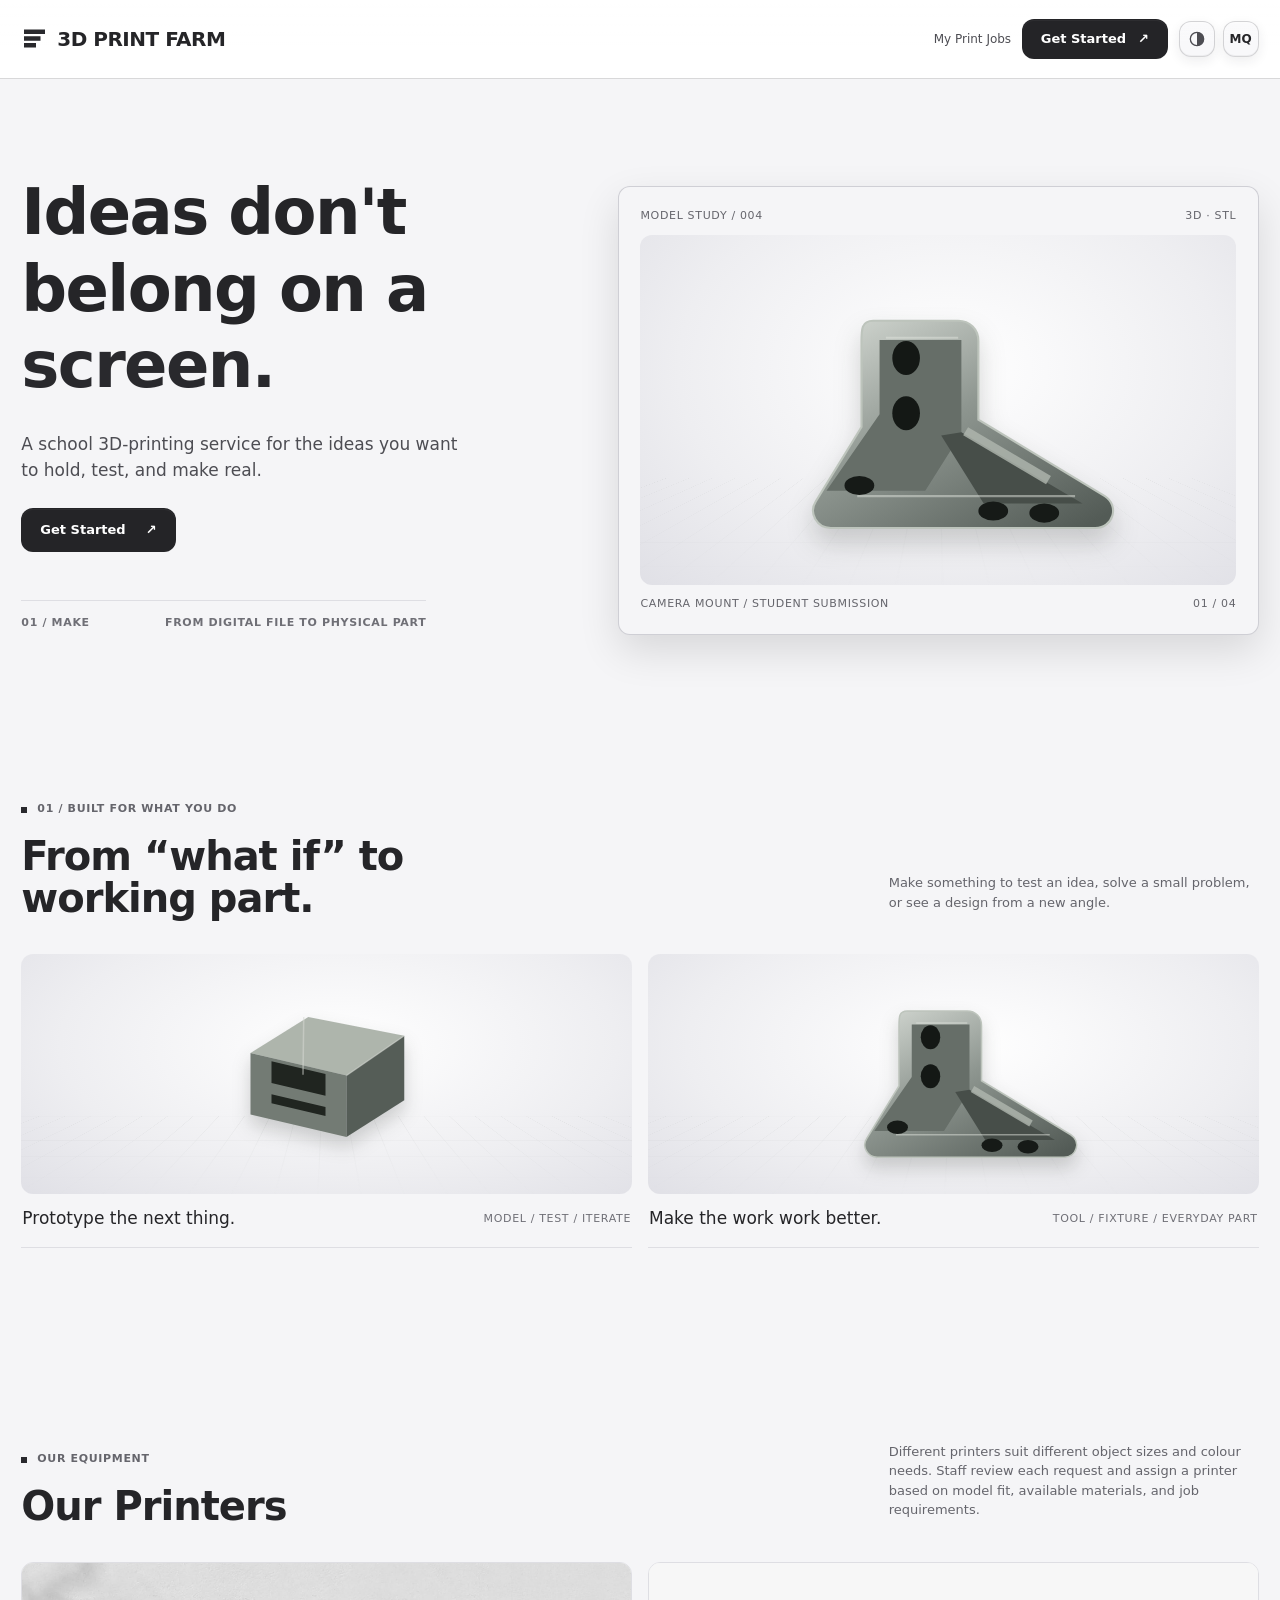
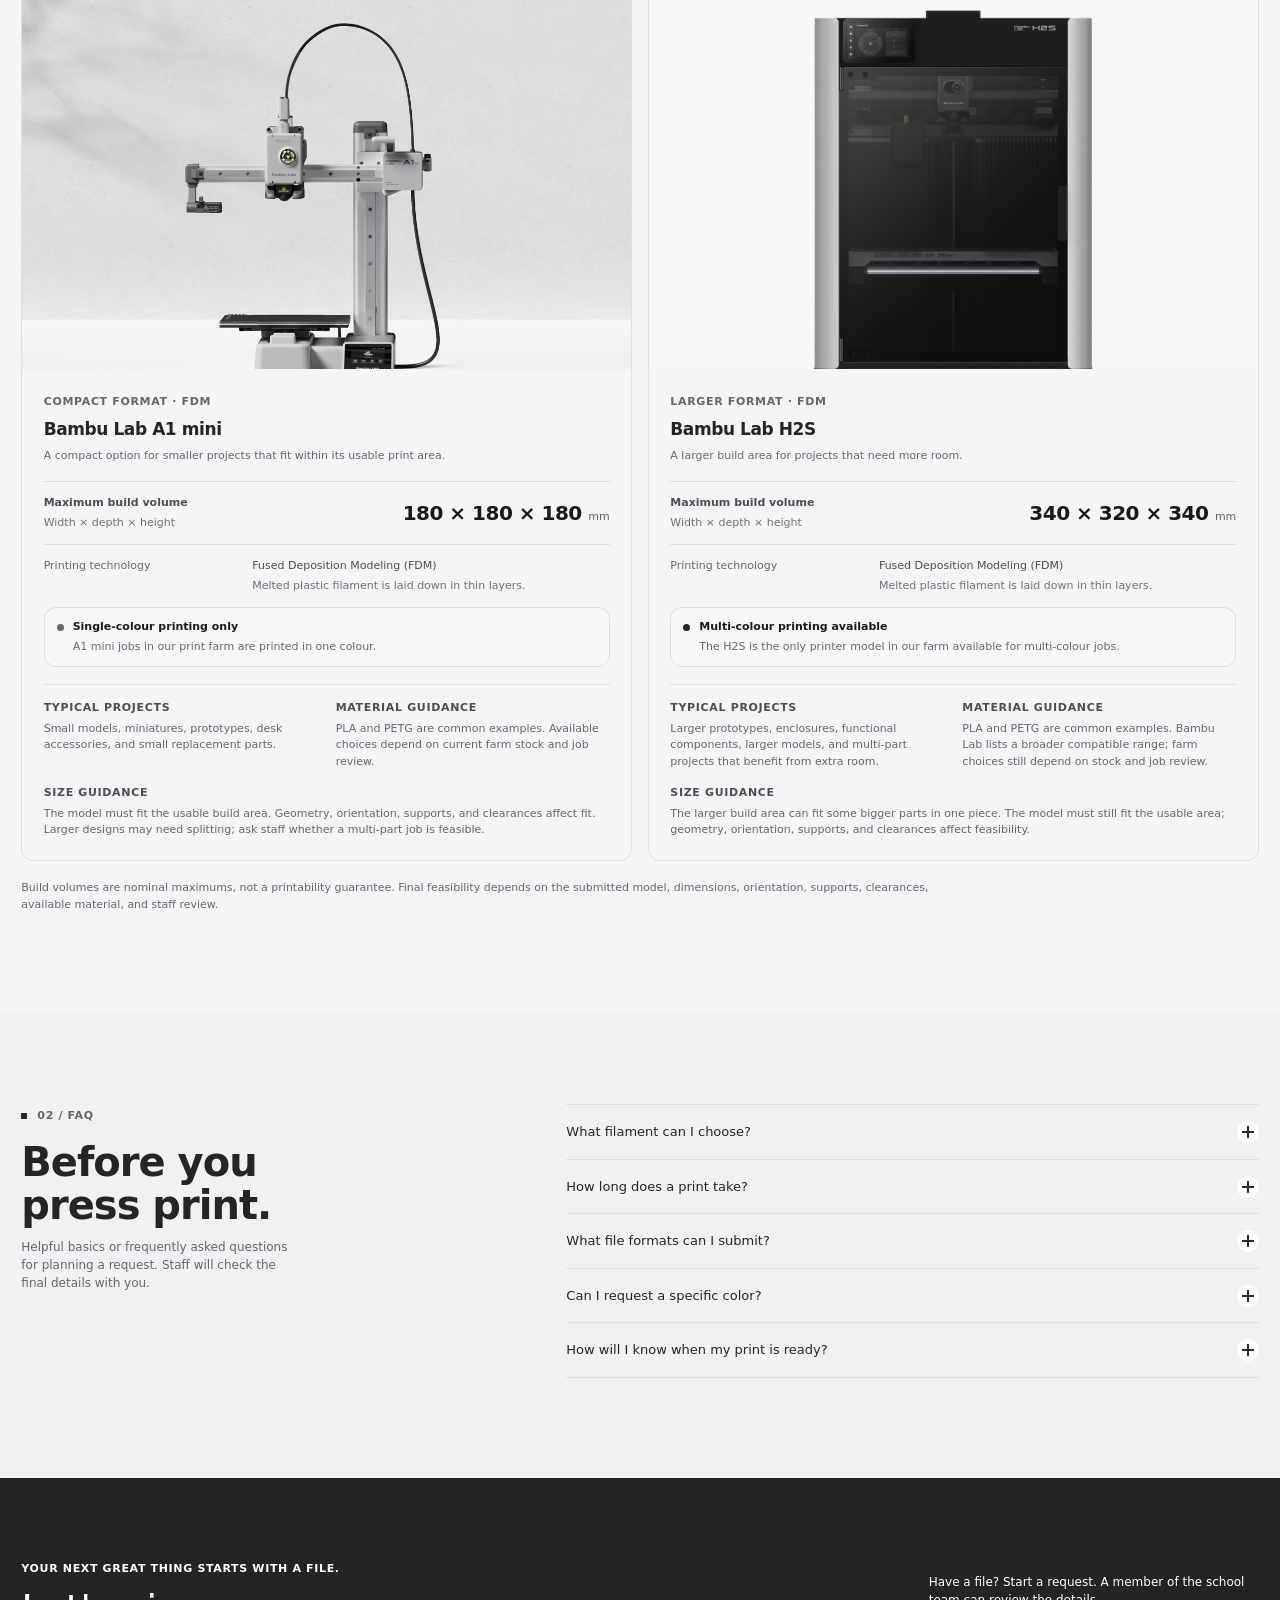
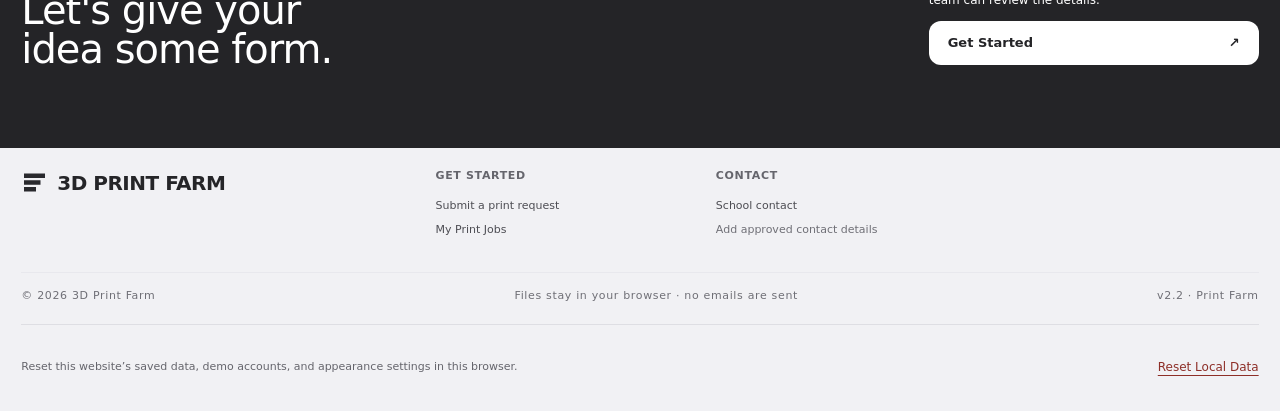
==== commit 097c5581: "Refine v2.2 monochrome UI, toolbar, and Liquid Glass consistency" ====
--- a/index.html
+++ b/index.html
@@ -3,31 +3,42 @@
   <head>
     <meta charset="utf-8" />
     <meta name="viewport" content="width=device-width, initial-scale=1" />
-    <meta name="theme-color" content="#181818" />
+    <meta name="theme-color" content="#f5f5f7" />
     <script>
       (() => {
-        const accents = ["green", "blue", "purple", "teal", "orange", "rose"];
+        document.documentElement.dataset.accent = "monochrome";
+        const themes = ["light", "dark"];
         try {
-          const accent = localStorage.getItem("three-d-print-farm-accent");
-          document.documentElement.dataset.accent = accents.includes(accent) ? accent : "green";
+          const savedTheme = localStorage.getItem("three-d-print-farm-theme");
+          document.documentElement.dataset.theme = themes.includes(savedTheme)
+            ? savedTheme
+            : (window.matchMedia?.("(prefers-color-scheme: light)").matches ? "light" : "dark");
+          document.querySelector('meta[name="theme-color"]').content =
+            document.documentElement.dataset.theme === "light" ? "#f5f5f7" : "#111112";
         } catch {
-          document.documentElement.dataset.accent = "green";
+          document.documentElement.dataset.accent = "monochrome";
+          document.documentElement.dataset.theme =
+            window.matchMedia?.("(prefers-color-scheme: light)").matches ? "light" : "dark";
         }
-        document.documentElement.dataset.theme = "dark";
       })();
     </script>
-    <meta name="description" content="School 3D Print Farm Website — v2.0.0 demo with a refined, accessible motion system, role-based access control, staff hours management, and filament availability." />
-    <meta name="version" content="v2.0.0" />
-    <title>School 3D Print Farm Website — v2.0.0</title>
-    <link rel="icon" type="image/svg+xml" href="./favicon.svg?v=20" />
-    <link rel="stylesheet" href="./src/styles.css?v=43" />
+    <meta name="description" content="School 3D Print Farm Website — v2.2 demo with a refined, accessible motion system, role-based access control, staff hours management, and filament availability." />
+    <meta name="version" content="v2.2" />
+    <title>School 3D Print Farm Website — v2.2</title>
+    <link rel="icon" type="image/svg+xml" href="./favicon.svg?v=2.2&amp;rev=4" />
+    <link rel="stylesheet" href="./src/styles.css?v=2.2&amp;rev=9" />
     <script type="importmap">{
       "imports": {
+        "./src/pageShared.js?v=2.2&rev=5": "./src/pageShared.js?v=2.2&rev=6",
+        "./src/staffPages.js?v=2.2&rev=5": "./src/staffPages.js?v=2.2&rev=6",
+        "./src/personalInbox.js?v=2.2&rev=5": "./src/personalInbox.js?v=2.2&rev=6",
+        "./src/floatingControls.js?v=2.2&rev=5": "./src/floatingControls.js?v=2.2&rev=6",
+        "./src/pageCommit.js?v=2.2&rev=5": "./src/pageCommit.js?v=2.2&rev=6",
         "three": "https://cdn.jsdelivr.net/npm/three@0.186.0/build/three.module.js",
         "three/addons/": "https://cdn.jsdelivr.net/npm/three@0.186.0/examples/jsm/"
       }
     }</script>
-    <script type="module" src="./src/app.js?v=29"></script>
+    <script type="module" src="./src/app.js?v=2.2&amp;rev=6"></script>
   </head>
   <body>
     <div id="app"></div>
--- a/src/styles.css
+++ b/src/styles.css
@@ -1,33 +1,91 @@
 :root {
- color-scheme:dark; --bg:#181818; --surface:#202020; --surface-soft:#1d1d1d;
- --surface-raised:#242424; --surface-hover:#2b2b2b; --surface-emphasis:#323232; --surface-deep:#121212;
- --surface-glass:rgba(32,32,32,.92); --surface-overlay:rgba(18,18,18,.92);
- --header-bg:rgba(24,24,24,.94); --header-border:rgba(190,190,190,.17); --hover-overlay:rgba(255,255,255,.035);
+ color-scheme:dark; --bg:#111112; --surface:var(--surface-main); --surface-soft:rgb(29 29 29);
+ --surface-raised:rgb(36 36 36); --surface-hover:rgb(43 43 43); --surface-emphasis:rgb(50 50 50); --surface-deep:rgb(18 18 18);
+ --surface-glass:rgb(32 32 32); --surface-overlay:rgb(18 18 18);
+ --header-bg:rgb(24 24 24); --header-border:rgba(190,190,190,.17); --hover-overlay:rgba(255,255,255,.035);
  --backdrop:#000000c9; --shadow-color:#0008;
- --text:#f0f2ea; --text-strong:#f0f2ea; --text-secondary:#c4cbc0; --muted:#a0a69b; --quiet:#778078;
- --border:#343434; --border-subtle:#282828; --border-strong:#4a4a4a; --control-bg:#1d1d1d; --button-strong-bg:#161616; --button-strong-hover:#2b2b2b; --button-strong-fg:#f0f2ea;
- --success:#81c994; --success-bg:#19261e; --success-border:#3d5545; --success-ink:#b9d8bf;
- --warning:#e6b557; --warning-bg:#292317; --warning-border:#615137; --warning-ink:#e3c17e;
- --error:#e7877c; --error-bg:#2a201f; --error-border:#68443f; --error-ink:#f0b6ad;
- --blue:#8db9dc; --info-bg:#1b252d; --info-border:#3d5362; --info-ink:#b2cbe0;
- --accent-primary:#d5ff32; --accent-hover:#e0ff70; --accent-active:#bfe829; --accent-foreground:#141810;
- --accent-light:#527400; --accent-light-hover:#426000; --accent-light-active:#365100;
- --accent-tint:color-mix(in srgb,var(--accent-primary) 11%,transparent);
- --accent-border:color-mix(in srgb,var(--accent-primary) 40%,transparent); --focus-ring:var(--accent-primary);
+ --text:#f1f1f3; --text-strong:#f1f1f3; --text-secondary:#b7b7bc; --muted:#939398; --quiet:#85858b;
+ --border:#2c2c2f; --border-subtle:#232326; --border-strong:#45454a; --control-bg:rgb(29 29 29); --button-strong-bg:#161616; --button-strong-hover:#2b2b2b; --button-strong-fg:#f1f1f3;
+ --success:#81c994; --success-bg:rgb(25 38 30); --success-border:#3d5545; --success-ink:#b9d8bf;
+ --warning:#e6b557; --warning-bg:rgb(41 35 23); --warning-border:#615137; --warning-ink:#e3c17e;
+ --error:#e7877c; --error-bg:rgb(42 32 31); --error-border:#68443f; --error-ink:#f0b6ad;
+ --blue:#8db9dc; --info-bg:rgb(27 37 45); --info-border:#3d5362; --info-ink:#b2cbe0;
+ --accent-primary:#ededf0; --accent-hover:#ffffff; --accent-active:#d0d0d5; --accent-foreground:#151517;
+ --accent-light:#29292d; --accent-light-hover:#414146; --accent-light-active:#17171a;
+ --accent-tint:color-mix(in srgb,var(--accent-primary) 7%,transparent); --preview-scene:#121214;
+ --accent-border:color-mix(in srgb,var(--accent-primary) 24%,transparent); --focus-ring:var(--accent-primary);
  --lime:var(--accent-primary); --lime-soft:var(--accent-active);
- --page:1380px; --radius:18px; --font:Inter,ui-sans-serif,system-ui,-apple-system,BlinkMacSystemFont,"Segoe UI",sans-serif;
-}
-:where(*:not(html):not(body)) { border-radius: var(--radius); }
-:root[data-accent="blue"] { --accent-primary:#82bcff; --accent-hover:#a2cdff; --accent-active:#61a6f0; --accent-foreground:#102033; --accent-light:#0d5c9e; --accent-light-hover:#094b83; --accent-light-active:#083e6c; }
-:root[data-accent="purple"] { --accent-primary:#c6a2ff; --accent-hover:#d4b8ff; --accent-active:#ab7cf0; --accent-foreground:#281c3c; --accent-light:#6a3fa0; --accent-light-hover:#593187; --accent-light-active:#4b2875; }
-:root[data-accent="teal"] { --accent-primary:#6fe2c6; --accent-hover:#8cebd4; --accent-active:#4fc9ad; --accent-foreground:#10352e; --accent-light:#006b63; --accent-light-hover:#00584f; --accent-light-active:#004940; }
-:root[data-accent="orange"] { --accent-primary:#ffb777; --accent-hover:#ffc894; --accent-active:#f29a54; --accent-foreground:#432613; --accent-light:#a43e00; --accent-light-hover:#893300; --accent-light-active:#722a00; }
-:root[data-accent="rose"] { --accent-primary:#ff9bb9; --accent-hover:#ffb2c9; --accent-active:#ed789d; --accent-foreground:#451d2b; --accent-light:#ad3155; --accent-light-hover:#962748; --accent-light-active:#7d203d; }
+ --page:1380px; --font:-apple-system,BlinkMacSystemFont,"Segoe UI",system-ui,Roboto,"Helvetica Neue",Arial,sans-serif;
+}
+
+/* v2.2 shared geometry: user-confirmed 12px radius for every rounded surface. */
+:root {
+  --radius: 12px;
+  --radius-panel: var(--radius);
+  --radius-control: var(--radius);
+  --radius-small: var(--radius);
+  --radius-circle: 50%;
+  --text-caption: 11px;
+  --text-meta: 12px;
+  --text-button: 13px;
+  --text-body: 14px;
+  --text-nav: 14px;
+  --text-section: 17px;
+  --text-subheading: 20px;
+  --text-stat: 28px;
+  --text-title: clamp(28px, 3vw, 32px);
+  --text-marketing: clamp(28px, 3.5vw, 40px);
+  --text-display: clamp(40px, 5vw, 64px);
+  --weight-regular: 400;
+  --weight-medium: 500;
+  --weight-semibold: 600;
+  --line-heading: 1.2;
+  --line-compact: 1.35;
+  --line-body: 1.5;
+  --tracking-heading: -.025em;
+  --tracking-body: 0;
+  --tracking-label: .06em;
+  --sidebar-width: 248px;
+  --sidebar-width-tablet: 200px;
+  --header-height: var(--toolbar-height);
+  --header-height-mobile: var(--toolbar-height);
+  /* The top-right Inbox establishes the mirrored inset at every shell corner. */
+  --shell-inset: calc(16px * 4 / 3);
+  --panel-inset: var(--shell-inset);
+  --content-gap: calc(var(--shell-inset) / 2);
+  --nav-surface-inset: calc(var(--shell-inset) / 2);
+  /* Preserve row centers while balancing the two horizontal gaps. */
+  --nav-row-inset: calc(var(--shell-inset) - 8px);
+  --sidebar-label-size: calc(var(--text-nav) * .9);
+  --nav-glass-outset: 2px;
+  --nav-glass-reference-clearance: calc(var(--shell-inset) - var(--nav-surface-inset) + var(--nav-glass-outset));
+  --nav-glass-height: calc((var(--nav-icon-size) + 2 * var(--nav-glass-reference-clearance)) * .9);
+  --nav-glass-clearance: calc((var(--nav-glass-height) - var(--nav-icon-size)) / 2);
+  --chrome-control-size: 36px;
+  --toolbar-height: calc(var(--chrome-control-size) + 2 * var(--shell-inset));
+  --nav-item-height: calc(var(--nav-icon-size) + 2 * var(--nav-row-inset));
+  --nav-icon-size: 20px;
+  --icon-label-gap: 10px;
+  --content-inset: var(--shell-inset);
+  --control-height: 44px;
+  --control-height-small: 40px;
+}
+:root[data-theme="light"][data-accent="monochrome"],
+:root[data-theme="light"]:not([data-accent]) {
+  --accent-primary: #242427;
+  --accent-hover: #3b3b40;
+  --accent-active: #101013;
+  --accent-foreground: #ffffff;
+}
+
+
+:where(dialog, .aside-card, .preview-art, .inventory-banner, .printer-colour-status, .empty-state, .material-chip, .file-type-icon, .empty-inventory-note, .student-total-grid article, .hours-admin-personal, .hero-visual, .art-frame, .printer-card, .filament-panel, .wizard-panel, .form-card, .job-card, .confirmation-panel, .active-job-card, .detail-section, .staff-section, .materials-inventory, .filament-inventory-card, .hours-summary-grid article, .hours-balance-card, .hours-overview-stat, .hours-request-card, .hours-transaction-card, .hours-activity-card) { border-radius: var(--radius-panel); }
+:where(button, input, select, textarea, .role-option-name small, .hours-status, .hours-pending-count, .notes-box, .detail-file, .review-card, .material-choice-detail, .material-detail-color, .color-input-preview, .pickup-box, .email-preview, .recipient-field, .notification-choice, .demo-identity, .staff-note, .detail-help, .workflow-reason) { border-radius: var(--radius-control); }
 
 
 * { box-sizing: border-box; }
 html { scroll-behavior: smooth; scroll-padding-top: 92px; }
-body { margin: 0; min-width: 320px; background: var(--bg); color: var(--text); font-family: var(--font); font-size: 14px; line-height: 1.5; }
+body { margin: 0; min-width: 320px; background: var(--bg); color: var(--text); font-family: var(--font); font-size: var(--text-body); line-height: var(--line-body); letter-spacing: var(--tracking-body); -webkit-font-smoothing: antialiased; }
 button, input, select, textarea { font: inherit; }
 button, a { -webkit-tap-highlight-color: transparent; }
 a { color: inherit; text-decoration: none; }
@@ -35,10 +93,10 @@
 button:focus-visible, a:focus-visible, input:focus-visible, select:focus-visible, textarea:focus-visible, summary:focus-visible { outline: 2px solid var(--focus-ring); outline-offset: 3px; }
 ::selection { color: var(--accent-foreground); background: var(--accent-primary); }
 .sr-only { position: absolute!important; width: 1px!important; height: 1px!important; padding: 0!important; margin: -1px!important; overflow: hidden!important; clip: rect(0,0,0,0)!important; white-space: nowrap!important; border: 0!important; }
-.eyebrow { display: inline-flex; align-items: center; gap: 10px; color: var(--muted); font-size: 9px; font-weight: 700; letter-spacing: .22em; line-height: 1.4; text-transform: uppercase; }
+.eyebrow { display: inline-flex; align-items: center; gap: 10px; color: var(--muted); font-size: var(--text-caption); font-weight: var(--weight-semibold); letter-spacing: var(--tracking-label); line-height: var(--line-compact); text-transform: uppercase; }
 .eyebrow i { width: 6px; height: 6px; display: inline-block; background: var(--lime); }
-.button { min-height: 46px; padding: 0 20px; display: inline-flex; align-items: center; justify-content: center; gap: 20px; border: 1px solid transparent; border-radius: var(--radius); font-size: 12px; font-weight: 650; cursor: pointer; transition: background .18s ease, border-color .18s ease, color .18s ease, transform .18s ease; }
-.button:hover { transform: translateY(-1px); }
+.button { min-height: var(--control-height); padding: 0 18px; display: inline-flex; align-items: center; justify-content: center; gap: 20px; border: 1px solid transparent; border-radius: var(--radius-control); font-size: var(--text-button); font-weight: var(--weight-semibold); cursor: pointer; transition: background .18s ease, border-color .18s ease, color .18s ease, transform .18s ease; }
+.button:hover { transform: none; }
 .button-lime { background: var(--accent-primary); color: var(--accent-foreground); }
 .button-lime:hover { background: var(--accent-hover); }
 .button-lime:active { background: var(--accent-active); }
@@ -48,10 +106,10 @@
 .button-dark:hover { background: var(--button-strong-hover); }
 .button-dark-outline { color: var(--text-strong); border-color: var(--border-strong); background: transparent; }
 .button-dark-outline:hover { background: var(--hover-overlay); }
-.button-small { min-height: 36px; padding: 0 14px; font-size: 11px; gap: 12px; }
-.icon-button { width: 34px; height: 34px; display: inline-grid; place-items: center; border: 0; background: transparent; color: var(--muted); font-size: 22px; line-height: 1; cursor: pointer; }
+.button-small { min-height: var(--control-height-small); padding: 0 14px; font-size: var(--text-button); gap: 12px; }
+.icon-button { width: 34px; height: 34px; display: inline-grid; place-items: center; border: 0; background: transparent; color: var(--muted); font-size: var(--text-subheading); line-height: 1; cursor: pointer; }
 .icon-button:hover { color: var(--text); }
-.text-link { color: var(--lime); font-weight: 600; cursor: pointer; }
+.text-link { color: var(--lime); font-weight: var(--weight-semibold); cursor: pointer; }
 .text-link:hover { color: var(--accent-hover); }
 
 /* Public shell */
@@ -59,79 +117,80 @@
 .header-inner { max-width: 1512px; height: 100%; margin: 0 auto; padding: 0 4.3%; display: flex; align-items: center; justify-content: space-between; gap: 28px; }
 .brand { display: inline-flex; align-items: center; gap: 9px; color: var(--text); white-space: nowrap; }
 .brand svg { width: 27px; height: 27px; color: var(--lime); }
-.brand span { font-size: 18px; line-height: 1; font-weight: 800; letter-spacing: -.035em; }
+.brand span { font-size: var(--text-subheading); line-height: 1; font-weight: var(--weight-semibold); letter-spacing: var(--tracking-heading); }
 .public-nav { display: none; }
-.public-nav a, .header-actions .nav-quiet { color: var(--text-secondary); font-size: 10px; letter-spacing: .035em; text-transform: uppercase; transition: color .15s ease; }
+.public-nav a, .header-actions .nav-quiet { color: var(--text-secondary); font-size: var(--text-caption); letter-spacing: var(--tracking-body); text-transform: uppercase; transition: color .15s ease; }
 .public-nav a:hover, .public-nav a[aria-current="location"], .header-actions .nav-quiet:hover { color: var(--lime); }
 .mobile-only-nav { display: none; }
 .header-actions { display: flex; align-items: center; gap: 25px; }
-.header-actions .nav-quiet { text-transform: none; letter-spacing: 0; font-size: 12px; }
-.menu-toggle { display: none; border: 1px solid var(--border); border-radius:var(--radius); padding: 8px 10px; background: none; font-size: 18px; }
+.header-actions .nav-quiet { text-transform: none; letter-spacing: 0; font-size: var(--text-meta); }
+.menu-toggle { display: none; border: 1px solid var(--border); border-radius: var(--radius-panel); padding: 8px 10px; background: none; font-size: var(--text-subheading); }
 .public-main { overflow: hidden; }
 .section-pad { padding-left: max(4.4vw, calc((100vw - var(--page))/2)); padding-right: max(4.4vw, calc((100vw - var(--page))/2)); }
 .hero { max-width: 1600px; margin: 0 auto; min-height: 625px; padding-top: 72px; padding-bottom: 34px; display: grid; grid-template-columns: .92fr 1.08fr; grid-template-rows: 1fr; gap: 25px 4vw; position: relative; }
 .hero-copy { align-self: center; padding-bottom: 15px; position: relative; z-index: 1; }
-.hero h1 { margin: 0; font-size: clamp(52px, 6.2vw, 92px); line-height: .98; letter-spacing: -.065em; font-weight: 620; }
+.hero h1 { margin: 0; font-size: var(--text-display); line-height: var(--line-heading); letter-spacing: var(--tracking-heading); font-weight: var(--weight-semibold); }
 .hero h1 em { color: var(--lime); font-style: normal; }
-.hero-lede { max-width: 440px; margin: 28px 0 25px; color: var(--text-secondary); font-size: 17px; line-height: 1.65; }
+.hero-lede { max-width: 440px; margin: 28px 0 25px; color: var(--text-secondary); font-size: var(--text-section); line-height: var(--line-body); }
 .hero-actions { display: flex; align-items: center; gap: 11px; flex-wrap: wrap; }
-.hero-note { display: flex; justify-content: space-between; max-width: 405px; margin-top: 48px; padding-top: 14px; border-top: 1px solid var(--border); color: var(--quiet); font-size: 8px; font-weight: 650; letter-spacing: .15em; }
-.hero-visual { align-self: center; min-width: 0; position: relative; padding: 14px 15px 12px; border: 1px solid var(--border); background: #1d1d1d; box-shadow: 0 28px 80px var(--shadow-color); }
-.visual-top, .visual-bottom { display: flex; align-items: center; justify-content: space-between; color: var(--muted); font-size: 8px; letter-spacing: .19em; }
-.visual-top { padding: 0 3px 11px; }
-.visual-bottom { padding: 10px 3px 0; }
+.hero-note { display: flex; justify-content: space-between; max-width: 405px; margin-top: 48px; padding-top: 14px; border-top: 1px solid var(--border); color: var(--quiet); font-size: var(--text-caption); font-weight: var(--weight-semibold); letter-spacing: var(--tracking-label); }
+.hero-visual { align-self: center; min-width: 0; position: relative; padding: var(--panel-inset); border: 1px solid var(--border); background: var(--surface-soft); box-shadow: 0 28px 80px var(--shadow-color); }
+.visual-top, .visual-bottom { display: flex; align-items: center; justify-content: space-between; color: var(--muted); font-size: var(--text-caption); letter-spacing: var(--tracking-label); }
+.visual-top { padding: 0 0 var(--content-gap); }
+.visual-bottom { padding: var(--content-gap) 0 0; }
 .art-frame { height: 100%; min-height: 180px; position: relative; overflow: hidden; display: grid; place-items: center; background: radial-gradient(ellipse at 52% 38%, #353535 0%, #202020 62%, #151515 100%); }
 .art-frame svg { width: min(95%, 460px); height: 100%; max-height: 340px; position: relative; z-index: 1; }
 .art-grid { pointer-events: none; position: absolute; inset: 40% -20% -30%; transform: perspective(250px) rotateX(58deg); opacity: .25; background-image: linear-gradient(#696969 1px, transparent 1px), linear-gradient(90deg,#696969 1px, transparent 1px); background-size: 35px 35px; mask-image: linear-gradient(to bottom, #000, transparent 78%); }
 .hero-art { height: 350px; }
+.hero-visual > .art-frame { border-radius: var(--radius-small); }
 
 .section-heading { display: flex; align-items: end; justify-content: space-between; gap: 40px; margin-bottom: 35px; }
-.section-heading h2, .faq-intro h2 { margin: 16px 0 0; font-size: clamp(34px, 4vw, 57px); line-height: 1.06; font-weight: 570; letter-spacing: -.05em; }
-.section-heading > p { max-width: 370px; margin: 0 0 7px; color: var(--muted); font-size: 13px; }
+.section-heading h2, .faq-intro h2 { margin: 16px 0 0; font-size: var(--text-marketing); line-height: 1.06; font-weight: var(--weight-semibold); letter-spacing: var(--tracking-heading); }
+.section-heading > p { max-width: 370px; margin: 0 0 7px; color: var(--muted); font-size: var(--text-button); }
 
 .use-cases { padding-top: 94px; padding-bottom: 100px; }
 .use-grid { display: grid; grid-template-columns: 1fr 1fr; gap: 16px; }
 .use-grid article { min-width: 0; border-bottom: 1px solid var(--border); }
 .use-grid .art-frame { height: 240px; }
 .use-grid article > div:last-child { display: flex; justify-content: space-between; align-items: center; padding: 12px 1px 15px; }
-.use-grid h3 { margin: 0; font-size: 17px; font-weight: 520; }
-.use-grid article > div:last-child span { color: var(--quiet); font-size: 7px; letter-spacing: .13em; }
+.use-grid h3 { margin: 0; font-size: var(--text-section); font-weight: var(--weight-medium); }
+.use-grid article > div:last-child span { color: var(--quiet); font-size: var(--text-caption); letter-spacing: var(--tracking-label); }
 
 .printer-section { padding-top: 94px; padding-bottom: 100px; background: var(--bg); }
 .printer-grid { display: grid; grid-template-columns: repeat(2, minmax(0, 1fr)); gap: 16px; }
 .printer-card { min-width: 0; overflow: hidden; border: 1px solid var(--border); background: var(--surface); }
 .printer-card-image { width: 100%; aspect-ratio: 3 / 2; overflow: hidden; background: #f1f2ef; }
 .printer-card-image img { width: 100%; height: 100%; display: block; object-fit: cover; object-position: center 48%; }
-.printer-card-body { padding: 22px; }
-.printer-card-kicker { color: var(--muted); font-size: 8px; font-weight: 700; letter-spacing: .18em; }
-.printer-card h3 { margin: 7px 0 0; font-size: clamp(21px, 2.2vw, 29px); line-height: 1.15; letter-spacing: -.045em; font-weight: 570; }
-.printer-card-description { margin: 7px 0 17px; color: var(--muted); font-size: 11px; }
+.printer-card-body { padding: var(--panel-inset); }
+.printer-card-kicker { color: var(--muted); font-size: var(--text-caption); font-weight: var(--weight-semibold); letter-spacing: var(--tracking-label); }
+.printer-card h3 { margin: 7px 0 0; font-size: var(--text-section); line-height: var(--line-compact); letter-spacing: var(--tracking-heading); font-weight: var(--weight-semibold); }
+.printer-card-description { margin: 7px 0 17px; color: var(--muted); font-size: var(--text-caption); }
 .printer-volume { min-width: 0; padding: 13px 0; display: flex; align-items: center; justify-content: space-between; gap: 12px; border-top: 1px solid var(--border); border-bottom: 1px solid var(--border); }
 .printer-volume > div { display: flex; flex-direction: column; gap: 3px; }
-.printer-volume span { color: var(--text-secondary); font-size: 10px; font-weight: 600; }
-.printer-volume > div small { color: var(--quiet); font-size: 8px; }
-.printer-volume strong { color: var(--text-strong); font-size: clamp(17px, 1.8vw, 24px); line-height: 1.15; letter-spacing: -.035em; font-variant-numeric: tabular-nums; white-space: nowrap; }
-.printer-volume strong small { color: var(--muted); font-size: 10px; font-weight: 500; letter-spacing: 0; }
+.printer-volume span { color: var(--text-secondary); font-size: var(--text-caption); font-weight: var(--weight-semibold); }
+.printer-volume > div small { color: var(--quiet); font-size: var(--text-caption); }
+.printer-volume strong { color: var(--text-strong); font-size: var(--text-subheading); line-height: var(--line-compact); letter-spacing: var(--tracking-heading); font-variant-numeric: tabular-nums; white-space: nowrap; }
+.printer-volume strong small { color: var(--muted); font-size: var(--text-caption); font-weight: var(--weight-medium); letter-spacing: 0; }
 .printer-technology { margin: 13px 0; display: grid; grid-template-columns: minmax(110px, .55fr) 1fr; gap: 3px 12px; }
-.printer-technology span { color: var(--muted); font-size: 9px; }
-.printer-technology strong { color: var(--text-secondary); font-size: 10px; font-weight: 560; }
-.printer-technology small { grid-column: 2; color: var(--quiet); font-size: 9px; }
+.printer-technology span { color: var(--muted); font-size: var(--text-caption); }
+.printer-technology strong { color: var(--text-secondary); font-size: var(--text-caption); font-weight: var(--weight-medium); }
+.printer-technology small { grid-column: 2; color: var(--quiet); font-size: var(--text-caption); }
 .printer-colour-status { min-width: 0; margin: 13px 0 17px; padding: 11px 12px; display: flex; align-items: flex-start; gap: 9px; border: 1px solid var(--border); background: var(--surface-soft); }
-.printer-status-dot { width: 7px; height: 7px; flex: 0 0 auto; margin-top: 5px; border-radius: 50%; background: var(--muted); }
+.printer-status-dot { width: 7px; height: 7px; flex: 0 0 auto; margin-top: 5px; border-radius: var(--radius-circle); background: var(--muted); }
 .printer-colour-multi .printer-status-dot { background: var(--accent-primary); }
-.printer-colour-status strong { display: block; color: var(--text-strong); font-size: 10px; font-weight: 650; }
-.printer-colour-status p { margin: 3px 0 0; color: var(--muted); font-size: 10px; line-height: 1.45; }
+.printer-colour-status strong { display: block; color: var(--text-strong); font-size: var(--text-caption); font-weight: var(--weight-semibold); }
+.printer-colour-status p { margin: 3px 0 0; color: var(--muted); font-size: var(--text-caption); line-height: var(--line-body); }
 .printer-card-details { display: grid; grid-template-columns: repeat(2, minmax(0, 1fr)); gap: 15px 18px; padding-top: 15px; border-top: 1px solid var(--border); }
-.printer-card-details h4 { margin: 0 0 4px; color: var(--text-secondary); font-size: 9px; font-weight: 700; letter-spacing: .09em; text-transform: uppercase; }
-.printer-card-details p { margin: 0; color: var(--muted); font-size: 10px; line-height: 1.55; }
+.printer-card-details h4 { margin: 0 0 4px; color: var(--text-secondary); font-size: var(--text-caption); font-weight: var(--weight-semibold); letter-spacing: var(--tracking-label); text-transform: uppercase; }
+.printer-card-details p { margin: 0; color: var(--muted); font-size: var(--text-caption); line-height: var(--line-body); }
 .printer-size-guidance { grid-column: 1 / -1; }
-.printer-service-note { max-width: 950px; margin: 19px 0 0; color: var(--muted); font-size: 10px; line-height: 1.6; }
+.printer-service-note { max-width: 950px; margin: 19px 0 0; color: var(--muted); font-size: var(--text-caption); line-height: var(--line-body); }
 .faq-section { padding-top: 91px; padding-bottom: 100px; display: grid; grid-template-columns: .78fr 1.22fr; gap: 8vw; border-radius: 0; background: var(--surface-raised); }
-.faq-intro h2 { font-size: clamp(36px, 4vw, 52px); }
-.faq-intro p { max-width: 280px; color: var(--muted); font-size: 12px; }
+.faq-intro h2 { font-size: var(--text-marketing); }
+.faq-intro p { max-width: 280px; color: var(--muted); font-size: var(--text-meta); }
 .faq-list details { border-bottom: 1px solid var(--border); }
 .faq-list details:first-child { border-top: 1px solid var(--border); }
-.faq-list summary { padding: 17px 30px 17px 0; list-style: none; position: relative; font-size: 13px; cursor: pointer; }
+.faq-list summary { padding: 17px 30px 17px 0; list-style: none; position: relative; font-size: var(--text-button); cursor: pointer; }
 .faq-list summary::-webkit-details-marker { display: none; }
 .faq-list summary::after { content: ""; position: absolute; right: 0; top: 50%; transform: translateY(-50%); }
 .faq-list summary::before {
@@ -148,21 +207,21 @@
   transition: transform var(--motion-base) var(--motion-ease);
 }
 .faq-list details[open] summary::before { transform: translateY(-50%) rotate(45deg); }
-.faq-list details p { max-width: 600px; margin: -4px 40px 17px 0; color: var(--muted); font-size: 11px; }
+.faq-list details p { max-width: 600px; margin: -4px 40px 17px 0; color: var(--muted); font-size: var(--text-caption); }
 .final-cta { min-height: 270px; padding-top: 51px; padding-bottom: 51px; display: flex; align-items: center; justify-content: space-between; gap: 30px; border-radius: 0; background: var(--accent-primary); color: var(--accent-foreground); }
 .final-cta .eyebrow { color: var(--accent-foreground); }
-.final-cta h2 { margin: 13px 0 0; font-size: clamp(39px, 5vw, 68px); line-height: .98; letter-spacing: -.06em; font-weight: 550; }
+.final-cta h2 { margin: 13px 0 0; font-size: var(--text-marketing); line-height: .98; letter-spacing: var(--tracking-heading); font-weight: var(--weight-medium); }
 .final-cta > div:last-child { width: min(330px, 34%); }
-.final-cta p { font-size: 12px; color: var(--accent-foreground); }
-.final-cta .button { width: 100%; justify-content: space-between; }
+.final-cta p { font-size: var(--text-meta); color: var(--accent-foreground); }
+.final-cta .button { width: 100%; justify-content: space-between; background: var(--accent-foreground); color: var(--accent-primary); }
 .site-footer { padding: 40px max(4.4vw, calc((100vw - var(--page))/2)) 20px; background: var(--surface-deep); }
 .footer-top { display: grid; grid-template-columns: .7fr 1.5fr; gap: 30px; align-items: start; padding-bottom: 33px; }
 .footer-links { grid-column: 2; display: grid; grid-template-columns: repeat(3,1fr); gap: 18px; }
 .footer-links > div { display: flex; flex-direction: column; gap: 8px; }
-.footer-links .eyebrow { margin-bottom: 6px; font-size: 8px; }
-.footer-links a, .footer-links span:not(.eyebrow) { color: var(--text-secondary); font-size: 10px; }
-.footer-links small { color: var(--quiet); font-size: 8px; }
-.footer-bottom { display: flex; justify-content: space-between; padding-top: 15px; border-top: 1px solid var(--border-subtle); color: var(--quiet); font-size: 8px; letter-spacing: .08em; }
+.footer-links .eyebrow { margin-bottom: 6px; font-size: var(--text-caption); }
+.footer-links a, .footer-links span:not(.eyebrow) { color: var(--text-secondary); font-size: var(--text-caption); }
+.footer-links small { color: var(--quiet); font-size: var(--text-caption); }
+.footer-bottom { display: flex; justify-content: space-between; padding-top: 15px; border-top: 1px solid var(--border-subtle); color: var(--quiet); font-size: var(--text-caption); letter-spacing: var(--tracking-label); }
 
 /* Get started */
 .page-shell { width: min(1300px, calc(100% - 8.8vw)); margin: 0 auto; }
@@ -170,295 +229,294 @@
 .wizard-layout { display: grid; grid-template-columns: minmax(0, 1.42fr) minmax(300px, .88fr); gap: 28px; align-items: start; }
 .wizard-main { min-width: 0; }
 .wizard-heading { margin-bottom: 25px; }
-.wizard-heading h1, .page-title-row h1 { margin: 12px 0 4px; font-size: clamp(40px, 5.4vw, 66px); line-height: 1; letter-spacing: -.06em; font-weight: 590; }
-.wizard-heading p, .page-title-row p { margin: 10px 0 0; color: var(--muted); font-size: 14px; }
+.wizard-heading h1, .page-title-row h1 { margin: 12px 0 4px; font-size: var(--text-title); line-height: var(--line-heading); letter-spacing: var(--tracking-heading); font-weight: var(--weight-semibold); }
+.wizard-heading p, .page-title-row p { margin: 10px 0 0; color: var(--muted); font-size: var(--text-body); }
 .wizard-steps { display: grid; grid-template-columns: repeat(4, 1fr); margin-bottom: 17px; border-bottom: 1px solid var(--border); }
-.wizard-step { padding: 8px 0 14px; display: flex; align-items: center; gap: 9px; border: 0; background: transparent; color: var(--muted); position: relative; font: inherit; font-size: 10px; text-align: left; }
+.wizard-step { padding: 8px 0 14px; display: flex; align-items: center; gap: 9px; border: 0; background: transparent; color: var(--muted); position: relative; font: inherit; font-size: var(--text-caption); text-align: left; }
 .wizard-step::after { content: ""; height: 1px; position: absolute; top: 19px; left: 36px; right: 8px; background: var(--surface-hover); }
 .wizard-step:last-child::after { display: none; }
-.wizard-step span { width: 24px; height: 24px; display: grid; place-items: center; border: 1px solid var(--border-strong); border-radius: 50%; background: var(--bg); position: relative; z-index: 1; color: var(--text-secondary); font-size: 10px; }
-.wizard-step b { position: relative; z-index: 1; padding-right: 8px; background: var(--bg); font-weight: 500; white-space: nowrap; }
+.wizard-step span { width: 24px; height: 24px; display: grid; place-items: center; border: 1px solid var(--border-strong); border-radius: var(--radius-circle); background: var(--bg); position: relative; z-index: 1; color: var(--text-secondary); font-size: var(--text-caption); }
+.wizard-step b { position: relative; z-index: 1; padding-right: 8px; background: var(--bg); font-weight: var(--weight-medium); white-space: nowrap; }
 .wizard-step.active { color: var(--lime); }
-.wizard-step.active span { border-color: var(--accent-primary); background: var(--accent-primary); color: var(--accent-foreground); font-weight: 750; }
-.wizard-step.active b { font-weight: 650; }
+.wizard-step.active span { border-color: var(--accent-primary); background: var(--accent-primary); color: var(--accent-foreground); font-weight: var(--weight-semibold); }
+.wizard-step.active b { font-weight: var(--weight-semibold); }
 .wizard-step.done { color: var(--text-secondary); cursor: pointer; }
 .wizard-step.done span { border-color: var(--accent-border); color: var(--accent-primary); }
-.form-card { min-height: 330px; padding: 23px 22px; border: 1px solid var(--border); background: var(--surface-glass); }
+.form-card { min-height: 330px; padding: var(--panel-inset); border: 1px solid var(--border); background: var(--surface-glass); }
 .form-section-head { display: flex; gap: 15px; align-items: start; margin-bottom: 23px; }
-.form-section-head > span { padding-top: 4px; color: var(--lime); font-size: 10px; letter-spacing: .12em; }
-.form-section-head h2 { margin: 0; font-size: 16px; letter-spacing: .08em; text-transform: uppercase; font-weight: 620; }
-.form-section-head p { margin: 5px 0 0; color: var(--muted); font-size: 11px; }
-.file-drop { min-height: 190px; padding: 15px; border: 1px dashed var(--border-strong); border-radius:var(--radius); background: linear-gradient(140deg,var(--surface-raised),var(--surface-soft)); }
+.form-section-head > span { padding-top: 4px; color: var(--lime); font-size: var(--text-caption); letter-spacing: var(--tracking-label); }
+.form-section-head h2 { margin: 0; font-size: var(--text-section); letter-spacing: var(--tracking-heading); text-transform: none; font-weight: var(--weight-semibold); }
+.form-section-head p { margin: 5px 0 0; color: var(--muted); font-size: var(--text-caption); }
+.file-drop { min-height: 190px; padding: 15px; border: 1px dashed var(--border-strong); border-radius: var(--radius-control); background: linear-gradient(140deg,var(--surface-raised),var(--surface-soft)); }
 .file-drop:not(.has-file) { display: grid; place-items: center; }
 .file-empty { display: flex; align-items: center; flex-direction: column; gap: 5px; color: var(--text-secondary); text-align: center; }
-.upload-glyph { margin-bottom: 3px; font-size: 28px; line-height: 1.2; }
-.file-empty strong { font-size: 12px; font-weight: 550; }
-.file-empty > span { font-size: 11px; }
-.file-empty small { margin-top: 6px; color: var(--quiet); font-size: 9px; }
-.file-empty .text-link { font-size: 11px; }
-.selected-file { display: flex; align-items: center; max-width: 480px; min-height: 105px; border: 1px solid var(--border); border-radius:var(--radius); background: var(--surface-raised); }
+.upload-glyph { margin-bottom: 3px; font-size: var(--text-stat); line-height: var(--line-compact); }
+.file-empty strong { font-size: var(--text-meta); font-weight: var(--weight-medium); }
+.file-empty > span { font-size: var(--text-caption); }
+.file-empty small { margin-top: 6px; color: var(--quiet); font-size: var(--text-caption); }
+.file-empty .text-link { font-size: var(--text-caption); }
+.selected-file { display: flex; align-items: center; max-width: 480px; min-height: 105px; border: 1px solid var(--border); border-radius: var(--radius-control); background: var(--surface-raised); }
 .file-thumb { width: 100px; height: 104px; position: relative; display: grid; place-items: center; border-right: 1px solid var(--border); background: var(--surface-hover); }
-.file-thumb strong { color: var(--text-secondary); font-size: 24px; font-weight: 700; letter-spacing: -.06em; }
-.file-thumb > span { position: absolute; bottom: 7px; left: 8px; color: var(--muted); font-size: 7px; letter-spacing: .13em; }
+.file-thumb strong { color: var(--text-secondary); font-size: var(--text-subheading); font-weight: var(--weight-semibold); letter-spacing: var(--tracking-heading); }
+.file-thumb > span { position: absolute; bottom: 7px; left: 8px; color: var(--muted); font-size: var(--text-caption); letter-spacing: var(--tracking-label); }
 .file-info { min-width: 0; padding: 0 14px; display: flex; flex: 1; flex-direction: column; gap: 7px; }
-.file-info strong { overflow: hidden; color: var(--text-strong); font-size: 11px; font-weight: 550; text-overflow: ellipsis; white-space: nowrap; }
-.file-info span { color: var(--muted); font-size: 10px; }
-.selected-file-replace { margin-right: 4px; font-size: 10px; white-space: nowrap; }
+.file-info strong { overflow: hidden; color: var(--text-strong); font-size: var(--text-caption); font-weight: var(--weight-medium); text-overflow: ellipsis; white-space: nowrap; }
+.file-info span { color: var(--muted); font-size: var(--text-caption); }
+.selected-file-replace { margin-right: 4px; font-size: var(--text-caption); white-space: nowrap; }
 .selected-file .icon-button { margin-right: 8px; }
-.form-feedback { min-height: 16px; margin: 5px 0 0; color: var(--error); font-size: 10px; line-height: 1.4; }
-.model-link-divider { display: flex; align-items: center; gap: 10px; margin: 11px 0; color: var(--quiet); font-size: 8px; font-weight: 700; letter-spacing: .14em; }
+.form-feedback { min-height: 16px; margin: 5px 0 0; color: var(--error); font-size: var(--text-caption); line-height: var(--line-compact); }
+.model-link-divider { display: flex; align-items: center; gap: 10px; margin: 11px 0; color: var(--quiet); font-size: var(--text-caption); font-weight: var(--weight-semibold); letter-spacing: var(--tracking-label); }
 .model-link-divider::before, .model-link-divider::after { content: ""; height: 1px; flex: 1; background: var(--surface-hover); }
 .model-link-form { display: grid; grid-template-columns: minmax(0, 1fr) auto; align-items: end; gap: 10px; }
-.model-link-form .button { min-height: 41px; padding: 0 12px; font-size: 10px; white-space: nowrap; }
-.model-link-form .field small { line-height: 1.45; }
+.model-link-form .button { min-height: 41px; padding: 0 12px; font-size: var(--text-button); white-space: nowrap; }
+.model-link-form .field small { line-height: var(--line-body); }
 .form-note { display: flex; gap: 9px; margin-top: 10px; color: var(--muted); }
 .form-note span { color: var(--lime); }
-.form-note p { margin: 0; font-size: 10px; }
+.form-note p { margin: 0; font-size: var(--text-caption); }
 .wizard-actions { display: flex; justify-content: space-between; gap: 12px; margin-top: 15px; }
 .wizard-actions .button { min-width: 145px; }
 .review-actions { display: flex; justify-content: flex-end; gap: 10px; }
-.discard-draft { margin-top: 11px; padding: 3px 0; border: 0; background: none; color: var(--quiet); font-size: 9px; cursor: pointer; text-decoration: underline; text-underline-offset: 3px; }
+.discard-draft { margin-top: 11px; padding: 3px 0; border: 0; background: none; color: var(--quiet); font-size: var(--text-caption); cursor: pointer; text-decoration: underline; text-underline-offset: 3px; }
 .discard-draft:hover { color: var(--text); }
 .wizard-aside { padding-top: 63px; }
-.aside-card { padding: 18px; border: 1px solid var(--border); background: var(--surface); }
+.aside-card { padding: var(--panel-inset); border: 1px solid var(--border); background: var(--surface); }
 .preview-card > .eyebrow { margin-bottom: 13px; }
 .preview-art { height: 245px; overflow: hidden; border: 1px solid var(--border); }
-.model-preview { position: relative; background: radial-gradient(ellipse at 50% 42%,#353535,#181818 72%); }
+.model-preview { position: relative; background: radial-gradient(ellipse at 50% 42%,var(--surface-emphasis),var(--preview-scene) 72%); }
 .model-preview-canvas { display: block; width: 100%; height: 100%; cursor: grab; touch-action: none; }
 .model-preview-canvas:active { cursor: grabbing; }
-.model-preview-message { position: absolute; z-index: 1; right: 8px; bottom: 7px; left: 8px; margin: 0; padding: 4px 7px; border-radius:var(--radius); background: var(--surface-overlay); color: var(--text-secondary); font-size: 9px; line-height: 1.4; text-align: center; pointer-events: none; }
-.preview-card h2 { margin: 14px 0 2px; font-size: 18px; font-weight: 550; }
-.preview-card > p { overflow: hidden; margin: 0 0 14px; color: var(--muted); font-size: 10px; text-overflow: ellipsis; white-space: nowrap; }
+.model-preview-message { position: absolute; z-index: 1; right: 8px; bottom: 7px; left: 8px; margin: 0; padding: 4px 7px; border-radius: var(--radius-small); background: var(--surface-overlay); color: var(--text-secondary); font-size: var(--text-caption); line-height: var(--line-compact); text-align: center; pointer-events: none; }
+.preview-card h2 { margin: 14px 0 2px; font-size: var(--text-section); font-weight: var(--weight-medium); }
+.preview-card > p { overflow: hidden; margin: 0 0 14px; color: var(--muted); font-size: var(--text-caption); text-overflow: ellipsis; white-space: nowrap; }
 .summary-rows { display: grid; grid-template-columns: 1fr 1fr; border-top: 1px solid var(--border); }
 .summary-rows > div { display: flex; flex-direction: column; gap: 2px; padding: 9px 8px 8px 0; border-bottom: 1px solid var(--border); }
 .summary-rows > div:nth-child(odd) { border-right: 1px solid var(--border); }
 .summary-rows > div:nth-child(even) { padding-left: 13px; }
-.summary-rows span { color: var(--muted); font-size: 9px; }
-.summary-rows strong { font-size: 11px; font-weight: 550; }
+.summary-rows span { color: var(--muted); font-size: var(--text-caption); }
+.summary-rows strong { font-size: var(--text-caption); font-weight: var(--weight-medium); }
 .estimate-note { display: flex; gap: 10px; margin-top: 12px; color: var(--lime); }
-.estimate-note p { margin: 0; color: var(--muted); font-size: 9px; }
+.estimate-note p { margin: 0; color: var(--muted); font-size: var(--text-caption); }
 .good-to-know { margin-top: 13px; }
-.good-to-know ul { margin: 11px 0 0; padding-left: 15px; color: var(--muted); font-size: 10px; }
+.good-to-know ul { margin: 11px 0 0; padding-left: 15px; color: var(--muted); font-size: var(--text-caption); }
 .good-to-know li { margin: 6px 0; }
 .form-grid { display: grid; gap: 18px 16px; }
 .form-grid.two-col { grid-template-columns: repeat(2, minmax(0,1fr)); }
-.field { min-width: 0; display: flex; flex-direction: column; gap: 7px; color: var(--text-secondary); font-size: 10px; }
-.field > span { display: flex; justify-content: space-between; color: var(--text-secondary); font-size: 10px; }
+.field { min-width: 0; display: flex; flex-direction: column; gap: 7px; color: var(--text-secondary); font-size: var(--text-caption); }
+.field > span { display: flex; justify-content: space-between; color: var(--text-secondary); font-size: var(--text-caption); }
 .field > span b { color: var(--lime); }
 .field > span em { color: var(--quiet); font-style: normal; }
-.field input:not([type=range]), .field select, .field textarea { width: 100%; min-height: 41px; padding: 0 12px; border: 1px solid var(--border); border-radius:var(--radius); background: var(--surface-soft); color: var(--text); font-size: 11px; }
+.field input:not([type=range]), .field select, .field textarea { width: 100%; min-height: var(--control-height); padding: 0 12px; border: 1px solid var(--border); border-radius: var(--radius-control); background: var(--surface-soft); color: var(--text); font-size: var(--text-body); }
 .field textarea { min-height: 100px; padding: 11px 12px; resize: vertical; }
 .field input::placeholder, .field textarea::placeholder { color: var(--quiet); }
 .field select { appearance: none; padding-right: 32px; background-image: linear-gradient(45deg,transparent 50%,var(--muted) 50%),linear-gradient(135deg,var(--muted) 50%,transparent 50%); background-position: calc(100% - 15px) 17px,calc(100% - 10px) 17px; background-size: 5px 5px,5px 5px; background-repeat: no-repeat; }
-.field small { color: var(--quiet); font-size: 9px; }
+.field small { color: var(--quiet); font-size: var(--text-caption); }
 .full-field { grid-column: 1 / -1; }
 .field input[type=range] { width: 100%; height: 22px; accent-color: var(--lime); }
 .range-ends { display: flex; justify-content: space-between; margin-top: -7px; }
 .inventory-banner { display: flex; gap: 10px; margin-top: 22px; padding: 13px; border: 1px solid var(--accent-border); background: var(--accent-tint); color: var(--accent-primary); }
-.inventory-banner p { margin: 0; color: var(--muted); font-size: 10px; }
+.inventory-banner p { margin: 0; color: var(--muted); font-size: var(--text-caption); }
 .inventory-banner strong { color: var(--text-secondary); }
 .review-card { border: 1px solid var(--border); background: var(--surface-soft); }
 .review-row { display: grid; grid-template-columns: 145px 1fr; gap: 15px; padding: 11px 13px; border-bottom: 1px solid var(--border); }
-.review-row span { color: var(--muted); font-size: 10px; }
-.review-row strong { overflow-wrap: anywhere; font-size: 10px; font-weight: 550; }
-.review-detail strong { color: var(--text-secondary); font-weight: 450; }
-.edit-review { margin: 11px 13px; padding: 0; border: 0; background: none; color: var(--lime); font-size: 10px; cursor: pointer; }
+.review-row span { color: var(--muted); font-size: var(--text-caption); }
+.review-row strong { overflow-wrap: anywhere; font-size: var(--text-caption); font-weight: var(--weight-medium); }
+.review-detail strong { color: var(--text-secondary); font-weight: var(--weight-regular); }
+.edit-review { margin: 11px 13px; padding: 0; border: 0; background: none; color: var(--lime); font-size: var(--text-caption); cursor: pointer; }
 .review-notice { margin-top: 13px; padding: 13px; border-left: 2px solid var(--accent-primary); background: var(--accent-tint); }
-.review-notice strong { font-size: 11px; }
-.review-notice p { margin: 3px 0 0; color: var(--muted); font-size: 10px; }
-.confirmation-panel { max-width: 740px; min-height: 68vh; margin: 30px auto 0; padding: 55px 35px; border: 1px solid var(--border); background: var(--surface); text-align: center; }
-.confirmation-icon { width: 52px; height: 52px; margin: 0 auto 18px; display: grid; place-items: center; border: 1px solid var(--accent-border); border-radius: 50%; color: var(--accent-primary); font-size: 22px; }
-.confirmation-panel h1 { margin: 13px 0; font-size: clamp(35px, 5vw, 54px); letter-spacing: -.055em; }
+.review-notice strong { font-size: var(--text-caption); }
+.review-notice p { margin: 3px 0 0; color: var(--muted); font-size: var(--text-caption); }
+.confirmation-panel { max-width: 740px; min-height: 68vh; margin: 30px auto 0; padding: var(--panel-inset); border: 1px solid var(--border); background: var(--surface); text-align: center; }
+.confirmation-icon { width: 52px; height: 52px; margin: 0 auto 18px; display: grid; place-items: center; border: 1px solid var(--accent-border); border-radius: var(--radius-circle); color: var(--accent-primary); font-size: var(--text-subheading); }
+.confirmation-panel h1 { margin: 13px 0; font-size: var(--text-title); letter-spacing: var(--tracking-heading); }
 .confirmation-panel > p { max-width: 510px; margin: 0 auto; color: var(--muted); }
 .confirmation-id { width: min(350px, 100%); margin: 25px auto; padding: 14px; display: flex; flex-direction: column; gap: 5px; border: 1px solid var(--border); }
-.confirmation-id span { color: var(--muted); font-size: 9px; letter-spacing: .12em; }
-.confirmation-id strong { color: var(--lime); font-size: 22px; letter-spacing: .04em; }
+.confirmation-id span { color: var(--muted); font-size: var(--text-caption); letter-spacing: var(--tracking-label); }
+.confirmation-id strong { color: var(--lime); font-size: var(--text-subheading); letter-spacing: var(--tracking-body); }
 .confirmation-panel .hero-actions { justify-content: center; }
 
 /* Student tracking */
 .my-jobs { min-height: calc(100vh - 74px); padding-top: 58px; padding-bottom: 80px; }
 .page-title-row { display: flex; justify-content: space-between; align-items: end; gap: 25px; padding-bottom: 26px; border-bottom: 1px solid var(--border); }
-.page-title-row h1 { font-size: clamp(40px, 5vw, 58px); }
+.page-title-row h1 { font-size: var(--text-title); }
 .demo-identity { margin: 22px 0 20px; padding: 12px 14px; display: flex; align-items: center; gap: 11px; border: 1px solid var(--border); background: var(--surface-soft); }
-.avatar { width: 30px; height: 30px; flex: 0 0 auto; display: grid; place-items: center; border-radius: 50%; background: #555; color: white; font-size: 9px; font-weight: 650; }
+.avatar { width: 30px; height: 30px; flex: 0 0 auto; display: grid; place-items: center; border-radius: var(--radius-circle); background: #555; color: white; font-size: var(--text-caption); font-weight: var(--weight-semibold); }
 .demo-identity > div { display: flex; flex-direction: column; }
-.demo-identity strong { font-size: 11px; }
-.demo-identity small { color: var(--muted); font-size: 9px; }
-.demo-pill { padding: 5px 8px; border: 1px solid var(--accent-border); color: var(--accent-primary); font-size: 8px; font-weight: 650; letter-spacing: .12em; white-space: nowrap; }
+.demo-identity strong { font-size: var(--text-caption); }
+.demo-identity small { color: var(--muted); font-size: var(--text-caption); }
+.demo-pill { padding: 5px 8px; border: 1px solid var(--accent-border); color: var(--accent-primary); font-size: var(--text-caption); font-weight: var(--weight-semibold); letter-spacing: var(--tracking-label); white-space: nowrap; }
 .demo-identity .demo-pill { margin-left: auto; }
 .jobs-grid { display: grid; grid-template-columns: repeat(3,1fr); gap: 13px; }
-.job-card { min-width: 0; padding: 16px; border: 1px solid var(--border); background: var(--surface); transition: border-color .18s ease; }
+.job-card { min-width: 0; padding: var(--panel-inset); border: 1px solid var(--border); background: var(--surface); transition: border-color .18s ease; }
 .job-card:hover { border-color: var(--border-strong); }
 .job-card-head, .active-card-top { display: flex; justify-content: space-between; align-items: center; gap: 10px; }
-.job-id { color: var(--accent-primary); font-size: 9px; font-weight: 650; letter-spacing: .08em; }
-.status { min-height: 21px; padding: 3px 7px; display: inline-flex; align-items: center; gap: 5px; border: 1px solid var(--border-strong); border-radius:var(--radius); color: var(--text-secondary); background: var(--surface-hover); font-size: 8px; font-weight: 650; white-space: nowrap; }
-.status i { width: 5px; height: 5px; border-radius: 50%; background: var(--surface-hover); }
+.job-id { color: var(--accent-primary); font-size: var(--text-caption); font-weight: var(--weight-semibold); letter-spacing: var(--tracking-label); }
+.status { min-height: 21px; padding: 3px 7px; display: inline-flex; align-items: center; gap: 5px; border: 1px solid var(--border-strong); border-radius: var(--radius-panel); color: var(--text-secondary); background: var(--surface-hover); font-size: var(--text-caption); font-weight: var(--weight-semibold); white-space: nowrap; }
+.status i { width: 5px; height: 5px; border-radius: var(--radius-circle); background: var(--surface-hover); }
 .status-in_progress { border-color: var(--border-strong); color: var(--info-ink); background: var(--surface-hover); }
 .status-in_progress i { background: var(--blue); }
 .status-printing { border-color: var(--border-strong); color: var(--warning-ink); background: var(--surface-raised); }
 .status-printing i { background: var(--warning); }
 .status-completed { border-color: var(--border-strong); color: var(--success-ink); background: var(--surface-raised); }
 .status-completed i { background: var(--success); }
-.job-card h3 { margin: 18px 0 3px; overflow: hidden; font-size: 16px; font-weight: 550; letter-spacing: -.02em; text-overflow: ellipsis; white-space: nowrap; }
-.job-file { overflow: hidden; margin: 0; color: var(--muted); font-size: 9px; text-overflow: ellipsis; white-space: nowrap; }
-.job-card-meta { display: flex; justify-content: space-between; margin: 17px 0 13px; color: var(--text-secondary); font-size: 9px; }
+.job-card h3 { margin: 18px 0 3px; overflow: hidden; font-size: var(--text-section); font-weight: var(--weight-medium); letter-spacing: var(--tracking-heading); text-overflow: ellipsis; white-space: nowrap; }
+.job-file { overflow: hidden; margin: 0; color: var(--muted); font-size: var(--text-caption); text-overflow: ellipsis; white-space: nowrap; }
+.job-card-meta { display: flex; justify-content: space-between; margin: 17px 0 13px; color: var(--text-secondary); font-size: var(--text-caption); }
 .job-card-meta i { color: var(--quiet); font-style: normal; }
-.job-card-foot { display: flex; justify-content: space-between; align-items: center; padding-top: 10px; border-top: 1px solid var(--border); color: var(--quiet); font-size: 8px; }
-.job-card-foot .text-link { font-size: 9px; }
+.job-card-foot { display: flex; justify-content: space-between; align-items: center; padding-top: 10px; border-top: 1px solid var(--border); color: var(--quiet); font-size: var(--text-caption); }
+.job-card-foot .text-link { font-size: var(--text-caption); }
 .empty-state { min-height: 300px; padding: 40px 20px; display: flex; flex-direction: column; align-items: center; justify-content: center; border: 1px dashed var(--border); text-align: center; }
-.empty-state > span { color: var(--lime); font-size: 26px; }
-.empty-state h2 { margin: 10px 0 2px; font-size: 20px; font-weight: 550; }
-.empty-state p { margin: 4px 0 20px; color: var(--muted); font-size: 11px; }
+.empty-state > span { color: var(--lime); font-size: var(--text-stat); }
+.empty-state h2 { margin: 10px 0 2px; font-size: var(--text-section); font-weight: var(--weight-medium); }
+.empty-state p { margin: 4px 0 20px; color: var(--muted); font-size: var(--text-caption); }
 
 /* Staff workspace */
-.staff-app { min-height: 100vh; padding: 12px; display: grid; grid-template-columns: 232px minmax(0, 1fr); gap: 12px; background: var(--surface-soft); }
-.staff-sidebar { height: 100vh; position: sticky; top: 0; display: flex; flex-direction: column; padding: 22px 14px 16px; border-right: 1px solid var(--border); background: var(--surface-soft); }
-.sidebar-brand { padding: 0 6px 25px; border-bottom: 1px solid var(--border); }
-.sidebar-brand .brand span { font-size: 15px; }
+.staff-app { min-height: 100vh; padding: 0; display: grid; grid-template-columns: var(--sidebar-width) minmax(0, 1fr); gap: 0; background: transparent; }
+.staff-sidebar { height: 100vh; position: sticky; top: 0; display: flex; flex-direction: column; padding: var(--shell-inset) 0; border-right: 1px solid var(--border); background: var(--surface-soft); }
+.sidebar-brand { padding: 0 var(--shell-inset) var(--shell-inset); border-bottom: 0; }
+.sidebar-brand .brand span { font-size: var(--text-section); }
 .sidebar-brand .brand svg { width: 22px; height: 22px; }
-.staff-sidebar nav { display: flex; flex-direction: column; gap: 4px; }
-.sidebar-link { min-height: 37px; padding: 0 10px; display: flex; align-items: center; gap: 11px; border-radius:var(--radius); color: var(--text-secondary); font-size: 10px; transition: color .15s ease, background .15s ease; }
-.sidebar-link > span { width: 15px; color: var(--muted); font-size: 14px; text-align: center; }
+.staff-sidebar nav { display: flex; flex-direction: column; gap: 8px; margin-inline: var(--nav-surface-inset); }
+.sidebar-link { min-height: var(--nav-item-height); padding: 0 calc(var(--shell-inset) - var(--nav-surface-inset) - 1px); display: flex; align-items: center; gap: var(--icon-label-gap); border-radius: var(--radius-control); color: var(--text-secondary); font-size: var(--text-nav); transition: color .15s ease, background .15s ease; }
+.sidebar-link > span { width: var(--nav-icon-size); height: var(--nav-icon-size); flex: 0 0 var(--nav-icon-size); display: grid; place-items: center; color: var(--muted); }
+.sidebar-link svg { display: block; width: 100%; height: 100%; }
+.sidebar-link .sidebar-label { width: auto; height: auto; display: block; flex: 1; color: inherit; font-size: var(--sidebar-label-size); line-height: var(--line-compact); }
 .sidebar-link:hover { color: var(--text); background: var(--surface-hover); }
-.sidebar-link.selected { color: var(--quiet); background: var(--lime); font-weight: 650; }
-.sidebar-link.selected > span { color: var(--quiet); }
+.sidebar-link.selected { color: var(--text-strong); background: var(--nav-selection); font-weight: var(--weight-semibold); }
+.sidebar-link.selected > span { color: var(--text-strong); }
 .sidebar-bottom { margin-top: auto; }
 .staff-identity { display: flex; align-items: center; gap: 8px; padding: 11px 4px; border-top: 1px solid var(--border); }
 .staff-identity .avatar { width: 27px; height: 27px; }
 .staff-identity > div { min-width: 0; display: flex; flex-direction: column; }
-.staff-identity strong { font-size: 9px; }
-.staff-identity small { color: var(--muted); font-size: 8px; }
-.online-dot { width: 6px; height: 6px; margin-left: auto; border-radius: 50%; background: var(--success); }
-.back-public { display: block; padding: 10px 4px; border-top: 1px solid var(--border); color: var(--muted); font-size: 9px; }
+.staff-identity strong { font-size: var(--text-caption); }
+.staff-identity small { color: var(--muted); font-size: var(--text-caption); }
+.online-dot { width: 6px; height: 6px; margin-left: auto; border-radius: var(--radius-circle); background: var(--success); }
+.back-public { position: relative; display: flex; align-items: center; gap: var(--icon-label-gap); min-height: var(--nav-icon-size); margin-inline: var(--shell-inset); padding: 0; border: 0; color: var(--muted); font-size: var(--text-caption); line-height: var(--nav-icon-size); }
+.back-public svg { width: var(--nav-icon-size); height: var(--nav-icon-size); flex: 0 0 var(--nav-icon-size); display: block; }
+.back-public::before { content: ""; position: absolute; inset: -12px 0; }
+.back-public span { min-width: 0; white-space: nowrap; overflow: hidden; text-overflow: ellipsis; }
 .back-public:hover { color: var(--lime); }
 .staff-main { min-width: 0; }
-.staff-topbar { height: 53px; padding: 0 27px; display: flex; align-items: center; justify-content: space-between; border-bottom: 1px solid var(--border); background: var(--surface-soft); }
-.breadcrumbs { display: flex; align-items: center; gap: 9px; color: var(--muted); font-size: 9px; }
-.breadcrumbs b { color: var(--quiet); font-weight: 400; }
-.breadcrumbs strong { color: var(--text-secondary); font-weight: 500; }
-.topbar-right { display: flex; align-items: center; gap: 14px; }
-.topbar-right .avatar { width: 25px; height: 25px; }
-.top-date { color: var(--muted); font-size: 8px; }
+.top-date { color: var(--muted); font-size: var(--text-caption); }
 .staff-content { max-width: 1500px; margin: 0 auto; padding: 27px 28px 45px; }
 .staff-page-heading { display: flex; align-items: end; justify-content: space-between; gap: 20px; margin-bottom: 21px; }
 .staff-page-heading .eyebrow { color: var(--muted); }
-.staff-page-heading h1 { margin: 6px 0 2px; font-size: 28px; font-weight: 560; letter-spacing: -.045em; }
-.staff-page-heading p { margin: 0; color: var(--muted); font-size: 10px; }
+.staff-page-heading h1 { margin: 6px 0 2px; font-size: var(--text-title); font-weight: var(--weight-medium); letter-spacing: var(--tracking-heading); }
+.staff-page-heading p { margin: 0; color: var(--muted); font-size: var(--text-caption); }
 .heading-actions { display: flex; gap: 8px; }
 .metric-grid { display: grid; grid-template-columns: repeat(4,1fr); gap: 9px; margin-bottom: 24px; }
-.metric-card { min-height: 105px; padding: 13px 14px; border: 1px solid var(--border); background: var(--surface-raised); }
-.metric-card > div { display: flex; justify-content: space-between; color: var(--muted); font-size: 8px; font-weight: 650; letter-spacing: .1em; }
-.metric-mark { color: var(--lime); font-size: 14px; font-weight: 450; }
+.metric-card { min-height: 105px; padding: var(--panel-inset); border: 1px solid var(--border); background: var(--surface-raised); }
+.metric-card > div { display: flex; justify-content: space-between; color: var(--muted); font-size: var(--text-caption); font-weight: var(--weight-semibold); letter-spacing: var(--tracking-label); }
+.metric-mark { color: var(--lime); font-size: var(--text-body); font-weight: var(--weight-regular); }
 .metric-mark.blue { color: var(--blue); }
 .metric-mark.amber { color: var(--warning); }
 .metric-mark.green { color: var(--success); }
-.metric-card > strong { display: block; margin-top: 9px; font-size: 26px; font-weight: 540; line-height: 1; }
-.metric-card > small { display: block; margin-top: 7px; color: var(--muted); font-size: 8px; }
+.metric-card > strong { display: block; margin-top: 9px; font-size: var(--text-stat); font-weight: var(--weight-medium); line-height: 1; }
+.metric-card > small { display: block; margin-top: 7px; color: var(--muted); font-size: var(--text-caption); }
 .staff-section { border: 1px solid var(--border); background: var(--surface-soft); }
-.staff-section-head { display: flex; justify-content: space-between; align-items: center; gap: 15px; padding: 13px 15px; border-bottom: 1px solid var(--border); }
-.staff-section-head h2 { margin: 0; font-size: 14px; font-weight: 550; }
-.staff-section-head p { margin: 3px 0 0; color: var(--muted); font-size: 9px; }
-.staff-section-head .text-link { font-size: 9px; }
-.table-wrap { width: 100%; overflow-x: auto; }
+.staff-section-head { display: flex; justify-content: space-between; align-items: center; gap: 15px; padding: var(--panel-inset); border-bottom: 1px solid var(--border); }
+.staff-section-head h2 { margin: 0; font-size: var(--text-section); font-weight: var(--weight-medium); }
+.staff-section-head p { margin: 3px 0 0; color: var(--muted); font-size: var(--text-caption); }
+.staff-section-head .text-link { font-size: var(--text-caption); }
+.table-wrap { width: 100%; overflow-x: auto; border-radius: 0 0 var(--radius-panel) var(--radius-panel); }
 .staff-section .overview-job-table { width: 100%; min-width: 780px; border-collapse: collapse; text-align: left; }
-.staff-section .overview-job-table th { height: 35px; padding: 0 9px; border-bottom: 1px solid var(--border); color: var(--quiet); font-size: 12px; font-weight: 650; letter-spacing: .1em; text-transform: uppercase; white-space: nowrap; }
-.staff-section .overview-job-table th:first-child, .staff-section .overview-job-table td:first-child { padding-left: 14px; }
-.staff-section .overview-job-table td { padding: 12px 9px; border-bottom: 1px solid var(--border); color: var(--text-secondary); font-size: 13px; vertical-align: middle; }
+.staff-section .overview-job-table th { height: 35px; padding: var(--panel-inset); border-bottom: 1px solid var(--border); color: var(--quiet); font-size: var(--text-meta); font-weight: var(--weight-semibold); letter-spacing: var(--tracking-label); text-transform: uppercase; white-space: nowrap; }
+.staff-section .overview-job-table th:first-child, .staff-section .overview-job-table td:first-child { padding-left: var(--panel-inset); }
+.staff-section .overview-job-table td { padding: var(--panel-inset); border-bottom: 1px solid var(--border); color: var(--text-secondary); font-size: var(--text-button); vertical-align: middle; }
 .staff-section .overview-job-table tbody tr:last-child td { border-bottom: 0; }
 .staff-section .overview-job-table tbody tr { background-color: var(--surface-raised); transition: background-color var(--motion-base) var(--motion-ease); }
 .staff-section .overview-job-table th, .staff-section .overview-job-table td,
 .staff-section .overview-job-table tbody tr { border-radius: 0; }
 .staff-section .overview-job-table tbody tr > td { background-color: inherit; transition: background-color var(--motion-base) var(--motion-ease); }
 .staff-section .overview-job-table tbody tr:hover { background-color: var(--surface-hover); }
-.staff-section .overview-job-table td small { display: block; margin-top: 3px; color: var(--muted); font-size: 12px; }
+.staff-section .overview-job-table td small { display: block; margin-top: 3px; color: var(--muted); font-size: var(--text-meta); }
 .table-project { display: flex; flex-direction: column; gap: 4px; }
-.table-project .table-project-name { color: #fff; font-size: 13px; font-weight: 600; }
-.table-project .table-project-number { color: var(--muted); font-size: 10px; letter-spacing: .04em; }
+.table-project .table-project-name { color: #fff; font-size: var(--text-button); font-weight: var(--weight-semibold); }
+.table-project .table-project-number { color: var(--muted); font-size: var(--text-caption); letter-spacing: var(--tracking-body); }
 .file-cell { max-width: 155px; overflow: hidden; text-overflow: ellipsis; white-space: nowrap; }
 .assigned { display: inline-flex; align-items: center; gap: 5px; white-space: nowrap; }
-.assigned i { width: 5px; height: 5px; border-radius: 50%; background: var(--success); }
+.assigned i { width: 5px; height: 5px; border-radius: var(--radius-circle); background: var(--success); }
 .unassigned { color: var(--muted); }
 .table-action { display: inline-flex; gap: 7px; align-items: center; color: var(--text-secondary); white-space: nowrap; }
 .table-action:hover, .table-action.action-highlight { color: var(--lime); }
-.material-chip { padding: 4px 6px; border: 1px solid var(--border); color: var(--text-secondary); font-size: 8px; }
+.material-chip { padding: 4px 6px; border: 1px solid var(--border); color: var(--text-secondary); font-size: var(--text-caption); }
 .staff-note { display: flex; gap: 9px; margin-top: 12px; padding: 10px 12px; border: 1px solid var(--accent-border); background: var(--accent-tint); color: var(--accent-primary); }
-.staff-note p { margin: 0; color: var(--muted); font-size: 9px; }
+.staff-note p { margin: 0; color: var(--muted); font-size: var(--text-caption); }
 .active-jobs-grid { display: grid; grid-template-columns: repeat(3,1fr); gap: 11px; }
-.active-job-card { padding: 16px; border: 1px solid var(--border); background: var(--surface-raised); }
-.active-job-card h2 { margin: 19px 0 3px; font-size: 16px; font-weight: 550; }
-.active-job-card > p { overflow: hidden; margin: 0; color: var(--muted); font-size: 9px; text-overflow: ellipsis; white-space: nowrap; }
-.active-details { display: flex; justify-content: space-between; margin: 18px 0 14px; padding: 10px 0; border-top: 1px solid var(--border); border-bottom: 1px solid var(--border); color: var(--text-secondary); font-size: 9px; }
+.active-job-card { padding: var(--panel-inset); border: 1px solid var(--border); background: var(--surface-raised); }
+.active-job-card h2 { margin: 19px 0 3px; font-size: var(--text-section); font-weight: var(--weight-medium); }
+.active-job-card > p { overflow: hidden; margin: 0; color: var(--muted); font-size: var(--text-caption); text-overflow: ellipsis; white-space: nowrap; }
+.active-details { display: flex; justify-content: space-between; margin: 18px 0 14px; padding: 10px 0; border-top: 1px solid var(--border); border-bottom: 1px solid var(--border); color: var(--text-secondary); font-size: var(--text-caption); }
 .active-job-card .button { width: 100%; }
-.detail-back { margin: -3px 0 14px; display: flex; gap: 9px; color: var(--muted); font-size: 9px; }
+.detail-back { margin: -3px 0 14px; display: flex; gap: 9px; color: var(--muted); font-size: var(--text-caption); }
 .detail-back a { color: var(--text-secondary); }
 .detail-back a:hover { color: var(--lime); }
 .detail-title-row { display: flex; align-items: end; justify-content: space-between; gap: 20px; margin-bottom: 20px; }
-.detail-title-row h1 { margin: 5px 0 8px; font-size: clamp(25px, 3vw, 34px); letter-spacing: -.05em; font-weight: 560; }
-.detail-title-meta { display: flex; align-items: center; gap: 10px; color: var(--muted); font-size: 8px; }
+.detail-title-row h1 { margin: 5px 0 8px; font-size: var(--text-title); letter-spacing: var(--tracking-heading); font-weight: var(--weight-medium); }
+.detail-title-meta { display: flex; align-items: center; gap: 10px; color: var(--muted); font-size: var(--text-caption); }
 .detail-actions { display: flex; gap: 8px; }
 .detail-layout { display: grid; grid-template-columns: minmax(0,1.6fr) minmax(235px,.74fr); gap: 13px; align-items: start; }
 .detail-primary, .detail-aside { min-width: 0; display: flex; flex-direction: column; gap: 12px; }
-.detail-section { padding: 0 15px 15px; border: 1px solid var(--border); background: var(--surface-raised); }
-.detail-section > h2 { margin: 14px 0 9px; font-size: 14px; font-weight: 560; }
-.detail-section > .staff-section-head { margin: 0 -15px 12px; }
-.detail-file { min-height: 57px; padding: 9px 10px; display: flex; align-items: center; gap: 10px; border: 1px solid var(--border); background: var(--surface-soft); }
-.file-type-icon { width: 35px; height: 35px; display: grid; place-items: center; border: 1px solid var(--accent-border); color: var(--accent-primary); font-size: 10px; font-weight: 650; }
+.detail-section { padding: var(--panel-inset); border: 1px solid var(--border); background: var(--surface-raised); }
+.detail-section > h2 { margin: 0 0 var(--content-gap); font-size: var(--text-section); font-weight: var(--weight-medium); }
+.detail-section > .staff-section-head { margin: calc(-1 * var(--panel-inset)) calc(-1 * var(--panel-inset)) var(--content-gap); }
+.detail-file { min-height: 57px; padding: var(--panel-inset); display: flex; align-items: center; gap: 10px; border: 1px solid var(--border); background: var(--surface-soft); }
+.file-type-icon { width: 35px; height: 35px; display: grid; place-items: center; border: 1px solid var(--accent-border); color: var(--accent-primary); font-size: var(--text-caption); font-weight: var(--weight-semibold); }
 .detail-file > div:nth-child(2) { min-width: 0; flex: 1; display: flex; flex-direction: column; }
-.detail-file strong { overflow: hidden; font-size: 9px; text-overflow: ellipsis; white-space: nowrap; }
-.detail-file small { color: var(--muted); font-size: 8px; }
+.detail-file strong { overflow: hidden; font-size: var(--text-caption); text-overflow: ellipsis; white-space: nowrap; }
+.detail-file small { color: var(--muted); font-size: var(--text-caption); }
 .detail-grid { display: grid; grid-template-columns: repeat(2,1fr); gap: 0 18px; padding: 8px 0 4px; }
 .detail-grid > div { padding: 9px 0; display: flex; flex-direction: column; gap: 3px; border-bottom: 1px solid var(--border); }
-.detail-grid span, .notes-box > span, .pickup-box > span { color: var(--muted); font-size: 8px; }
-.detail-grid strong { overflow-wrap: anywhere; color: var(--text-secondary); font-size: 9px; font-weight: 500; }
-.notes-box, .pickup-box { margin-top: 12px; padding: 11px; border: 1px solid var(--border); background: var(--surface-soft); }
-.notes-box p { margin: 5px 0 0; color: var(--text-secondary); font-size: 9px; }
+.detail-grid span, .notes-box > span, .pickup-box > span { color: var(--muted); font-size: var(--text-caption); }
+.detail-grid strong { overflow-wrap: anywhere; color: var(--text-secondary); font-size: var(--text-caption); font-weight: var(--weight-medium); }
+.notes-box, .pickup-box { margin-top: 12px; padding: var(--panel-inset); border: 1px solid var(--border); background: var(--surface-soft); }
+.notes-box p { margin: 5px 0 0; color: var(--text-secondary); font-size: var(--text-caption); }
 .pickup-box { display: flex; flex-direction: column; gap: 4px; border-color: var(--border-strong); }
-.pickup-box strong { color: var(--text-strong); font-size: 10px; }
-.pickup-box small { color: var(--muted); font-size: 8px; }
+.pickup-box strong { color: var(--text-strong); font-size: var(--text-caption); }
+.pickup-box small { color: var(--muted); font-size: var(--text-caption); }
 .timeline { padding: 8px 0 0 3px; }
 .timeline-event { min-height: 53px; display: flex; gap: 10px; position: relative; }
 .timeline-event:not(:last-child)::before { content: ""; width: 1px; position: absolute; top: 9px; bottom: -3px; left: 3px; background: var(--surface-hover); }
-.timeline-event > i { width: 7px; height: 7px; flex: 0 0 auto; margin-top: 3px; z-index: 1; border: 1px solid var(--accent-primary); border-radius: 50%; background: var(--accent-tint); }
+.timeline-event > i { width: 7px; height: 7px; flex: 0 0 auto; margin-top: 3px; z-index: 1; border: 1px solid var(--accent-primary); border-radius: var(--radius-circle); background: var(--accent-tint); }
 .timeline-event > div { display: flex; flex-direction: column; gap: 3px; }
-.timeline-event strong { font-size: 9px; font-weight: 550; }
-.timeline-event small { color: var(--muted); font-size: 8px; }
+.timeline-event strong { font-size: var(--text-caption); font-weight: var(--weight-medium); }
+.timeline-event small { color: var(--muted); font-size: var(--text-caption); }
 .detail-help { display: flex; gap: 9px; padding: 11px; border: 1px solid var(--accent-border); color: var(--accent-primary); background: var(--accent-tint); }
-.detail-help p { margin: 0; color: var(--muted); font-size: 8px; }
+.detail-help p { margin: 0; color: var(--muted); font-size: var(--text-caption); }
 .notification-row { min-height: 55px; display: flex; align-items: center; gap: 11px; padding: 9px 0; border-bottom: 1px solid var(--border); }
 .notification-row:last-child { border-bottom: 0; }
 .notification-row > div { min-width: 0; flex: 1; display: flex; flex-direction: column; }
-.notification-row strong { overflow: hidden; font-size: 9px; text-overflow: ellipsis; white-space: nowrap; }
-.notification-row small { color: var(--muted); font-size: 8px; }
-.notification-status { color: var(--success); font-size: 8px; white-space: nowrap; }
+.notification-row strong { overflow: hidden; font-size: var(--text-caption); text-overflow: ellipsis; white-space: nowrap; }
+.notification-row small { color: var(--muted); font-size: var(--text-caption); }
+.notification-status { color: var(--success); font-size: var(--text-caption); white-space: nowrap; }
 .notification-failed { color: var(--error); }
 
 /* Completion dialog and feedback */
 .completion-dialog { width: min(520px, calc(100% - 26px)); max-height: min(90vh, 780px); padding: 0; overflow: auto; border: 1px solid var(--border-strong); background: var(--surface-raised); color: var(--text); box-shadow: 0 22px 90px var(--shadow-color); }
 .completion-dialog::backdrop { background: var(--backdrop); backdrop-filter: blur(3px); }
-.completion-dialog form { padding: 23px; }
+.completion-dialog form { padding: var(--panel-inset); }
 .dialog-top { display: flex; justify-content: space-between; align-items: start; }
-.dialog-top h2 { margin: 6px 0 0; font-size: 23px; letter-spacing: -.04em; }
-.dialog-job { margin: 5px 0 20px; color: var(--muted); font-size: 10px; }
+.dialog-top h2 { margin: 6px 0 0; font-size: var(--text-section); letter-spacing: var(--tracking-heading); }
+.dialog-job { margin: 5px 0 20px; color: var(--muted); font-size: var(--text-caption); }
 .completion-dialog .field { margin-bottom: 14px; }
 .recipient-field { margin: 14px 0; padding: 10px 11px; display: flex; flex-direction: column; gap: 2px; border: 1px solid var(--border); background: var(--surface-soft); }
-.recipient-field span, .recipient-field small { color: var(--muted); font-size: 8px; }
-.recipient-field strong { font-size: 10px; font-weight: 500; }
+.recipient-field span, .recipient-field small { color: var(--muted); font-size: var(--text-caption); }
+.recipient-field strong { font-size: var(--text-caption); font-weight: var(--weight-medium); }
 .notification-choice { display: flex; align-items: start; gap: 10px; padding: 11px; border: 1px solid var(--border); cursor: pointer; }
 .notification-choice input { margin: 2px 0 0; accent-color: var(--lime); }
 .notification-choice span { display: flex; flex-direction: column; gap: 3px; }
-.notification-choice strong { font-size: 10px; font-weight: 550; }
-.notification-choice small { color: var(--muted); font-size: 8px; }
+.notification-choice strong { font-size: var(--text-caption); font-weight: var(--weight-medium); }
+.notification-choice small { color: var(--muted); font-size: var(--text-caption); }
 .email-preview { margin-top: 11px; padding: 12px; border: 1px solid var(--border); background: var(--surface-hover); }
 .email-preview[hidden] { display: none; }
 .email-preview > span { display: block; margin-bottom: 7px; }
-.email-preview > strong { display: block; font-size: 9px; }
-.email-preview p { margin: 8px 0; color: var(--text-secondary); font-size: 9px; }
+.email-preview > strong { display: block; font-size: var(--text-caption); }
+.email-preview p { margin: 8px 0; color: var(--text-secondary); font-size: var(--text-caption); }
 .email-preview p span { color: var(--lime); }
-.email-preview > small { color: var(--muted); font-size: 8px; }
+.email-preview > small { color: var(--muted); font-size: var(--text-caption); }
 .dialog-actions { display: flex; justify-content: end; gap: 8px; margin-top: 20px; }
-#toast-root { position: fixed; z-index: 60; right: 18px; bottom: 18px; }
-.toast { max-width: min(440px, calc(100vw - 36px)); padding: 12px 15px; display: flex; align-items: center; gap: 10px; border: 1px solid var(--border-strong); background: var(--surface-hover); color: var(--text); box-shadow: 0 10px 35px var(--shadow-color); font-size: 11px; animation: toast-in .18s ease-out; }
-.toast > span { width: 20px; height: 20px; display: grid; place-items: center; border-radius: 50%; background: var(--surface-hover); color: var(--lime); font-size: 10px; }
+#toast-root { position: fixed; z-index: 1101; right: var(--shell-inset); bottom: var(--shell-inset); }
+.toast { max-width: min(440px, calc(100vw - 36px)); padding: 12px 15px; display: flex; align-items: center; gap: 10px; border: 1px solid var(--border-strong); background: var(--surface-hover); color: var(--text); box-shadow: 0 10px 35px var(--shadow-color); font-size: var(--text-caption); animation: toast-in .18s ease-out; }
+.toast > span { width: 20px; height: 20px; display: grid; place-items: center; border-radius: var(--radius-circle); background: var(--surface-hover); color: var(--lime); font-size: var(--text-caption); }
 .toast-error { border-color: var(--border-strong); background: var(--surface-hover); }
 .toast-error > span { background: var(--surface-hover); color: var(--error-ink); }
 .toast-info > span { color: var(--blue); }
@@ -469,15 +527,14 @@
   .public-nav { gap: 20px; }
   .header-actions { gap: 15px; }
   .hero { min-height: 570px; grid-template-columns: .9fr 1.1fr; }
-  .hero h1 { font-size: clamp(50px, 6.4vw, 69px); }
+  .hero h1 { font-size: var(--text-display); }
   .hero-art { height: 300px; }
   .page-shell { width: calc(100% - 6vw); }
   .wizard-layout { grid-template-columns: minmax(0,1.2fr) minmax(265px,.8fr); gap: 16px; }
-  .wizard-step { gap: 6px; font-size: 8px; }
+  .wizard-step { gap: 6px; font-size: var(--text-caption); }
   .wizard-step b { padding-right: 4px; }
-  .staff-app { grid-template-columns: 200px minmax(0,1fr); }
+  .staff-app { --sidebar-width: var(--sidebar-width-tablet); grid-template-columns: var(--sidebar-width) minmax(0,1fr); }
   .staff-content { padding: 23px 20px 38px; }
-  .staff-topbar { padding: 0 20px; }
   .active-jobs-grid { grid-template-columns: repeat(2,1fr); }
 }
 @media (max-width: 767px) {
@@ -485,7 +542,7 @@
   html { scroll-padding-top: 68px; }
   .public-header { height: 64px; }
   .header-inner { padding: 0 5%; }
-  .brand span { font-size: 16px; }
+  .brand span { font-size: var(--text-section); }
   .brand svg { width: 24px; height: 24px; }
   .public-nav { display: none; position: absolute; top: 63px; left: 0; right: 0; padding: 15px 5% 18px; flex-direction: column; align-items: stretch; gap: 0; border-bottom: 1px solid var(--border); background: var(--surface-soft); }
   .public-header:has(.menu-toggle[aria-expanded="true"]) .public-nav { display: flex; }
@@ -494,109 +551,105 @@
   .mobile-only-nav { display: flex; flex-direction: column; }
   .header-actions { gap: 12px; margin-left: auto; }
   .header-actions .nav-quiet { display: none; }
-  .header-actions .button { min-height: 34px; padding: 0 10px; gap: 7px; font-size: 9px; }
+  .header-actions .button { min-height: 34px; padding: 0 10px; gap: 7px; font-size: var(--text-button); }
   .menu-toggle { display: grid; place-items: center; width: 34px; height: 34px; padding: 0; font-size: 0; line-height: 0; }
   .section-pad { padding-left: 5%; padding-right: 5%; }
   .hero { min-height: auto; padding-top: 48px; padding-bottom: 18px; grid-template-columns: 1fr; gap: 25px; }
   .hero-copy { padding-bottom: 0; }
-  .hero h1 { font-size: clamp(50px, 13vw, 75px); }
-  .hero-lede { max-width: 370px; margin: 19px 0 18px; font-size: 14px; }
+  .hero h1 { font-size: var(--text-display); }
+  .hero-lede { max-width: 370px; margin: 19px 0 18px; font-size: var(--text-body); }
   .hero-note { margin-top: 24px; }
   .hero-visual { width: 100%; }
   .hero-art { height: min(73vw, 330px); }
   .use-cases { padding-top: 65px; padding-bottom: 66px; }
   .section-heading { align-items: start; flex-direction: column; gap: 15px; margin-bottom: 22px; }
-  .section-heading h2 { font-size: 42px; }
-  .section-heading > p { font-size: 11px; }
+  .section-heading h2 { font-size: var(--text-marketing); }
+  .section-heading > p { font-size: var(--text-caption); }
   .use-grid { grid-template-columns: 1fr; gap: 14px; }
   .use-grid .art-frame { height: 220px; }
-  .use-grid article > div:last-child span { font-size: 6px; }
+  .use-grid article > div:last-child span { font-size: var(--text-caption); }
   .printer-section { padding-top: 65px; padding-bottom: 68px; }
   .printer-grid { grid-template-columns: 1fr; gap: 14px; }
-  .printer-card-body { padding: 18px 16px; }
-  .printer-card h3 { font-size: 24px; }
+  .printer-card-body { padding: var(--panel-inset); }
+  .printer-card h3 { font-size: var(--text-section); }
   .printer-volume { align-items: flex-start; flex-direction: column; gap: 5px; }
-  .printer-volume strong { font-size: 23px; }
+  .printer-volume strong { font-size: var(--text-subheading); }
   .printer-technology { grid-template-columns: 1fr; gap: 3px; }
   .printer-technology small { grid-column: 1; }
   .faq-section { padding-top: 61px; padding-bottom: 65px; grid-template-columns: 1fr; gap: 18px; }
-  .faq-intro h2 { font-size: 42px; }
+  .faq-intro h2 { font-size: var(--text-marketing); }
   .printer-card-details { grid-template-columns: 1fr; }
   .printer-size-guidance { grid-column: auto; }
-  .faq-list summary { font-size: 11px; }
+  .faq-list summary { font-size: var(--text-caption); }
   .final-cta { min-height: 0; padding-top: 38px; padding-bottom: 38px; align-items: start; flex-direction: column; gap: 16px; }
-  .final-cta h2 { font-size: 47px; }
+  .final-cta h2 { font-size: var(--text-marketing); }
   .final-cta > div:last-child { width: 100%; max-width: 390px; }
   .site-footer { padding: 31px 5% 17px; }
   .footer-top { grid-template-columns: 1fr 1fr; gap: 20px; }
   .footer-links { grid-column: 1 / -1; gap: 11px; }
   .footer-links > div { gap: 7px; }
-  .footer-links a, .footer-links span:not(.eyebrow) { font-size: 9px; }
-  .footer-bottom { gap: 10px; font-size: 7px; }
+  .footer-links a, .footer-links span:not(.eyebrow) { font-size: var(--text-caption); }
+  .footer-bottom { gap: 10px; font-size: var(--text-caption); }
   .footer-bottom span:last-child { text-align: right; }
   .page-shell { width: 90%; }
   .get-started { padding-top: 39px; padding-bottom: 55px; }
   .wizard-layout { grid-template-columns: 1fr; gap: 17px; }
   .wizard-heading { margin-bottom: 19px; }
-  .wizard-heading h1 { font-size: 46px; }
-  .wizard-heading p { font-size: 12px; }
+  .wizard-heading h1 { font-size: var(--text-title); }
+  .wizard-heading p { font-size: var(--text-meta); }
   .wizard-steps { grid-template-columns: repeat(4,1fr); margin: 0 -2px 13px; }
-  .wizard-step { flex-direction: column; align-items: start; gap: 5px; padding-bottom: 10px; font-size: 8px; }
+  .wizard-step { flex-direction: column; align-items: start; gap: 5px; padding-bottom: 10px; font-size: var(--text-caption); }
   .wizard-step::after { top: 12px; left: 23px; right: 3px; }
   .wizard-step span { width: 24px; height: 24px; }
-  .wizard-step b { max-width: 71px; padding-right: 3px; font-size: 7px; white-space: normal; }
-  .form-card { min-height: 0; padding: 17px 14px; }
+  .wizard-step b { max-width: 71px; padding-right: 3px; font-size: var(--text-caption); white-space: normal; }
+  .form-card { min-height: 0; padding: var(--panel-inset); }
   .file-drop { min-height: 175px; padding: 10px; }
   .form-grid.two-col { grid-template-columns: 1fr; gap: 15px; }
   .full-field { grid-column: auto; }
   .wizard-actions { gap: 8px; }
   .wizard-actions .button { min-width: 0; flex: 1; padding: 0 12px; }
   .review-actions { flex: 1; }
-  .review-actions .button { padding: 0 10px; font-size: 9px; }
+  .review-actions .button { padding: 0 10px; font-size: var(--text-button); }
   .wizard-aside { padding-top: 0; }
   .preview-art { height: 215px; }
   .model-link-form { grid-template-columns: 1fr; }
   .model-link-form .button { width: 100%; }
   .good-to-know { display: none; }
   .review-row { grid-template-columns: 105px 1fr; gap: 8px; padding: 9px; }
-  .confirmation-panel { min-height: 0; margin-top: 5px; padding: 40px 17px; }
-  .confirmation-panel h1 { font-size: 39px; }
-  .confirmation-panel > p { font-size: 12px; }
+  .confirmation-panel { min-height: 0; margin-top: 5px; padding: var(--panel-inset); }
+  .confirmation-panel h1 { font-size: var(--text-title); }
+  .confirmation-panel > p { font-size: var(--text-meta); }
   .confirmation-panel .hero-actions { flex-direction: column; }
   .confirmation-panel .hero-actions .button { width: 100%; }
   .page-title-row { align-items: start; flex-direction: column; gap: 15px; }
   .page-title-row .button { width: 100%; }
-  .page-title-row h1 { font-size: 45px; }
+  .page-title-row h1 { font-size: var(--text-title); }
   .demo-identity { padding: 10px; }
-  .demo-identity small { font-size: 8px; }
-  .demo-pill { font-size: 7px; padding: 4px 5px; }
+  .demo-identity small { font-size: var(--text-caption); }
+  .demo-pill { font-size: var(--text-caption); padding: 4px 5px; }
   .jobs-grid { grid-template-columns: 1fr; }
-  .job-card { padding: 14px; }
+  .job-card { padding: var(--panel-inset); }
   .staff-app { display: block; }
-  .staff-sidebar { width: 100%; height: auto; min-height: 0; position: sticky; top: 0; z-index: 15; padding: 9px 12px 7px; border-right: 0; border-bottom: 1px solid var(--border); }
-  .sidebar-brand { display: flex; align-items: center; justify-content: space-between; padding: 0 1px 8px; border-bottom: 0; }
-  .sidebar-brand .brand span { font-size: 14px; }
+  .staff-sidebar { width: 100%; height: auto; min-height: 0; position: sticky; top: 0; z-index: 15; padding: var(--shell-inset) 0; border-right: 0; border-bottom: 1px solid var(--border); }
+  .sidebar-brand { display: flex; align-items: center; justify-content: space-between; padding: 0 var(--shell-inset) 12px; border-bottom: 0; }
+  .sidebar-brand .brand span { font-size: var(--text-body); }
   .sidebar-brand .brand svg { width: 20px; height: 20px; }
-  .staff-sidebar nav { display: grid; grid-template-columns: repeat(2, minmax(0, 1fr)); gap: 4px; }
-  .sidebar-link { min-width: 0; min-height: 31px; justify-content: center; padding: 0 5px; gap: 5px; font-size: 8px; white-space: nowrap; }
-  .sidebar-link > span { font-size: 12px; }
+  .staff-sidebar nav { margin-inline: var(--nav-surface-inset); display: grid; grid-template-columns: repeat(2, minmax(0, 1fr)); gap: 4px; }
+  .sidebar-link { min-width: 0; min-height: var(--nav-item-height); justify-content: flex-start; padding: 0 calc(var(--shell-inset) - var(--nav-surface-inset) - 1px); gap: var(--icon-label-gap); font-size: var(--text-nav); white-space: nowrap; }
+  .sidebar-link > span { font-size: var(--text-nav); }
   .sidebar-bottom { display: none; }
-  .staff-topbar { height: 37px; padding: 0 5%; }
-  .topbar-right { gap: 8px; }
-  .topbar-right .demo-pill { display: none; }
-  .topbar-right .avatar { width: 21px; height: 21px; font-size: 7px; }
-  .top-date { font-size: 7px; }
+  .top-date { font-size: var(--text-caption); }
   .staff-content { padding: 20px 5% 34px; }
   .staff-page-heading { align-items: start; flex-direction: column; gap: 12px; }
-  .staff-page-heading h1 { font-size: 25px; }
+  .staff-page-heading h1 { font-size: var(--text-title); }
   .heading-actions { width: 100%; }
   .heading-actions .button { flex: 1; padding: 0 9px; }
   .metric-grid { grid-template-columns: 1fr 1fr; gap: 7px; margin-bottom: 15px; }
-  .metric-card { min-height: 95px; padding: 10px; }
-  .metric-card > div { font-size: 7px; }
-  .metric-card > strong { font-size: 22px; }
-  .staff-section-head { padding: 11px; }
-  .staff-section-head h2 { font-size: 12px; }
+  .metric-card { min-height: 95px; padding: var(--panel-inset); }
+  .metric-card > div { font-size: var(--text-caption); }
+  .metric-card > strong { font-size: var(--text-subheading); }
+  .staff-section-head { padding: var(--panel-inset); }
+  .staff-section-head h2 { font-size: var(--text-section); }
   .active-jobs-grid { grid-template-columns: 1fr; }
   .detail-title-row { align-items: start; flex-direction: column; gap: 12px; }
   .detail-title-meta { flex-wrap: wrap; }
@@ -604,23 +657,23 @@
   .detail-actions .button { flex: 1; }
   .detail-layout { grid-template-columns: 1fr; }
   .detail-grid { grid-template-columns: 1fr 1fr; gap: 0 10px; }
-  .detail-section { padding: 0 11px 12px; }
-  .detail-section > .staff-section-head { margin-right: -11px; margin-left: -11px; }
+  .detail-section { padding: var(--panel-inset); }
+  .detail-section > .staff-section-head { margin-right: calc(-1 * var(--panel-inset)); margin-left: calc(-1 * var(--panel-inset)); }
   .notification-row { align-items: start; flex-wrap: wrap; }
   .notification-row .button { width: 100%; }
-  .completion-dialog form { padding: 18px 15px; }
-  .dialog-actions .button { flex: 1; padding: 0 10px; font-size: 10px; }
+  .completion-dialog form { padding: var(--panel-inset); }
+  .dialog-actions .button { flex: 1; padding: 0 10px; font-size: var(--text-button); }
 }
 @media (max-width: 390px) {
   .header-actions { gap: 8px; }
-  .header-actions .button { font-size: 8px; }
-  .hero h1 { font-size: 49px; }
-  .hero-actions .button { padding: 0 12px; gap: 11px; font-size: 10px; }
+  .header-actions .button { font-size: var(--text-button); }
+  .hero h1 { font-size: var(--text-display); }
+  .hero-actions .button { padding: 0 12px; gap: 11px; font-size: var(--text-button); }
   .wizard-step b { max-width: 60px; }
   .review-actions { flex-direction: column; }
   .review-actions .button { min-height: 37px; }
   .top-date { display: none; }
-  .sidebar-link { padding: 0 7px; font-size: 7px; }
+  .sidebar-link { padding: 0 calc(var(--shell-inset) - var(--nav-surface-inset) - 1px); font-size: var(--text-nav); }
 }
 @media (prefers-reduced-motion: reduce) {
   *, *::before, *::after { scroll-behavior: auto!important; animation-duration: .01ms!important; animation-iteration-count: 1!important; transition-duration: .01ms!important; }
@@ -631,33 +684,33 @@
 }
 
 /* Print Farm Web v1.1 */
-.faq-answer { max-width: 720px; margin: -4px 36px 20px 0; color: var(--muted); font-size: 14px; line-height: 1.7; }
-.faq-answer > p { margin: 0 0 16px; color: var(--muted); font-size: 14px; }
-.faq-answer h3 { margin: 18px 0 9px; color: var(--text); font-size: 15px; font-weight: 600; }
+.faq-answer { max-width: 720px; margin: -4px 36px 20px 0; color: var(--muted); font-size: var(--text-body); line-height: var(--line-body); }
+.faq-answer > p { margin: 0 0 16px; color: var(--muted); font-size: var(--text-body); }
+.faq-answer h3 { margin: 18px 0 9px; color: var(--text); font-size: var(--text-section); font-weight: var(--weight-semibold); }
 .faq-material-guides, .faq-stock-list { margin: 12px 0 18px; padding: 0; list-style: none; }
 .faq-material-guides > li { padding: 13px 0; border-top: 1px solid var(--border); }
 .faq-material-guides strong, .faq-material-guides span, .faq-material-guides small { display: block; }
 .faq-material-guides strong { color: var(--text-strong); }
 .faq-material-guides span { margin-top: 4px; }
-.faq-material-guides small { margin-top: 5px; color: var(--muted); font-size: 12px; }
+.faq-material-guides small { margin-top: 5px; color: var(--muted); font-size: var(--text-meta); }
 .faq-stock-item { min-height: 46px; padding: 8px 0; display: flex; align-items: center; gap: 10px; border-top: 1px solid var(--border); }
 .faq-stock-item > span:last-child { display: flex; flex-direction: column; }
-.faq-stock-item strong { color: var(--text-strong); font-size: 13px; }
-.faq-stock-item small, .faq-stock-empty { color: var(--muted); font-size: 12px; }
-.filament-swatch { width: 23px; height: 23px; flex: 0 0 23px; display: inline-block; border: 1px solid var(--border-strong); border-radius: 50%; background: var(--filament-color, var(--surface-hover)); box-shadow: inset 0 0 0 2px var(--shadow-color); }
+.faq-stock-item strong { color: var(--text-strong); font-size: var(--text-button); }
+.faq-stock-item small, .faq-stock-empty { color: var(--muted); font-size: var(--text-meta); }
+.filament-swatch { width: 23px; height: 23px; flex: 0 0 23px; display: inline-block; border: 1px solid var(--border-strong); border-radius: var(--radius-circle); background: var(--filament-color, var(--surface-hover)); box-shadow: inset 0 0 0 2px var(--shadow-color); }
 .filament-swatch.is-missing { background:repeating-linear-gradient(135deg,#252525 0 4px,#383838 4px 8px); box-shadow:none; }
-.material-choice-detail { padding: 15px; display: flex; align-items: flex-start; gap: 12px; border: 1px solid var(--border); background: var(--surface-raised); }
+.material-choice-detail { padding: var(--panel-inset); display: flex; align-items: flex-start; gap: 12px; border: 1px solid var(--border); background: var(--surface-raised); }
 .material-choice-detail .filament-swatch { width: 30px; height: 30px; flex-basis: 30px; margin-top: 4px; }
-.material-choice-detail strong { color: var(--text-strong); font-size: 14px; }
-.material-choice-detail p { margin: 5px 0; color: var(--text-secondary); font-size: 13px; line-height: 1.55; }
-.material-choice-detail small { display: block; color: var(--muted); font-size: 12px; line-height: 1.5; }
+.material-choice-detail strong { color: var(--text-strong); font-size: var(--text-body); }
+.material-choice-detail p { margin: 5px 0; color: var(--text-secondary); font-size: var(--text-button); line-height: var(--line-body); }
+.material-choice-detail small { display: block; color: var(--muted); font-size: var(--text-meta); line-height: var(--line-body); }
 .empty-inventory-note { padding: 15px; border: 1px solid var(--warning-border); background: var(--warning-bg); color: var(--warning-ink); }
-.empty-inventory-note p { margin: 5px 0 0; color: var(--text-secondary); font-size: 13px; }
-
-.staff-app { font-size: 14px; line-height: 1.55; }
+.empty-inventory-note p { margin: 5px 0 0; color: var(--text-secondary); font-size: var(--text-button); }
+
+.staff-app { font-size: var(--text-body); line-height: var(--line-body); }
 .staff-app .metric-card > div,
 .staff-app .metric-card > small, .staff-app th, .staff-app td small, .staff-app .top-date,
-.staff-app .breadcrumbs, .staff-app .detail-back, .staff-app .detail-title-meta { font-size: 12px; }
+.staff-app .detail-back, .staff-app .detail-title-meta { font-size: var(--text-meta); }
 .staff-app .sidebar-link, .staff-app .staff-identity strong,
 .staff-app .staff-identity small, .staff-app .back-public, .staff-app .staff-page-heading p,
 .staff-app .staff-section-head p, .staff-app .staff-section-head .text-link, .staff-app .material-chip,
@@ -667,24 +720,24 @@
 .staff-app .pickup-box strong, .staff-app .pickup-box small, .staff-app .detail-file strong,
 .staff-app .detail-file small, .staff-app .timeline-event strong, .staff-app .timeline-event small,
 .staff-app .detail-help p, .staff-app .notification-row strong, .staff-app .notification-row small,
-.staff-app .notification-status { font-size: 13px; }
-.staff-app .sidebar-link { min-height: 42px; }
+.staff-app .notification-status { font-size: var(--text-nav); }
+.staff-app .sidebar-link { min-height: var(--nav-item-height); }
 .staff-app .staff-content { padding-top: 32px; }
-.staff-app .staff-page-heading h1 { font-size: 32px; }
-.staff-app .staff-section-head h2, .staff-app .detail-section > h2 { font-size: 17px; }
-.staff-app .button { min-height: 44px; font-size: 13px; }
-.staff-app .button-small { min-height: 40px; font-size: 12px; }
-.staff-app .field { gap: 8px; color: var(--text-secondary); font-size: 13px; }
-.staff-app .field > span { color: var(--text-secondary); font-size: 13px; }
-.staff-app .field input:not([type=range]), .staff-app .field select, .staff-app .field textarea { min-height: 44px; font-size: 14px; }
-.staff-app .field small { color: var(--muted); font-size: 12px; line-height: 1.45; }
-.staff-app .demo-pill, .staff-app .eyebrow { font-size: 11px; }
-.staff-app .status, .staff-app .avatar { font-size: 12px; }
-.staff-app .empty-state p, .staff-app .empty-state h2 { font-size: 14px; }
-
-.hours-summary-grid article { min-height: 84px; padding: 14px 16px; display: flex; flex-direction: column; justify-content: space-between; gap: 8px; border: 1px solid var(--border); background: var(--surface-raised); }
-.hours-summary-grid strong { color: var(--text-strong); font-size: 25px; font-weight: 560; line-height: 1; }
-.hours-summary-grid span { color: var(--text-secondary); font-size: 12px; }
+.staff-app .staff-page-heading h1 { font-size: var(--text-title); }
+.staff-app .staff-section-head h2, .staff-app .detail-section > h2 { font-size: var(--text-section); }
+.staff-app .button { min-height: var(--control-height); font-size: var(--text-button); }
+.staff-app .button-small { min-height: 40px; font-size: var(--text-button); }
+.staff-app .field { gap: 8px; color: var(--text-secondary); font-size: var(--text-button); }
+.staff-app .field > span { color: var(--text-secondary); font-size: var(--text-button); }
+.staff-app .field input:not([type=range]), .staff-app .field select, .staff-app .field textarea { min-height: 44px; font-size: var(--text-body); }
+.staff-app .field small { color: var(--muted); font-size: var(--text-meta); line-height: var(--line-body); }
+.staff-app .demo-pill, .staff-app .eyebrow { font-size: var(--text-caption); }
+.staff-app .status, .staff-app .avatar { font-size: var(--text-meta); }
+.staff-app .empty-state p, .staff-app .empty-state h2 { font-size: var(--text-section); }
+
+.hours-summary-grid article { min-height: 84px; padding: var(--panel-inset); display: flex; flex-direction: column; justify-content: space-between; gap: 8px; border: 1px solid var(--border); background: var(--surface-raised); }
+.hours-summary-grid strong { color: var(--text-strong); font-size: var(--text-stat); font-weight: var(--weight-medium); line-height: 1; }
+.hours-summary-grid span { color: var(--text-secondary); font-size: var(--text-meta); }
 .inventory-list-section, .hours-filter-section, .hours-add-section, .hours-records-section { margin-top: 16px; }
 .inventory-add-form { padding: 16px; display: grid; grid-template-columns: repeat(3, minmax(0, 1fr)); align-items: end; gap: 14px; }
 .inventory-empty { margin: 14px; }
@@ -692,25 +745,25 @@
 .hours-filter-form { padding: 14px; display: grid; grid-template-columns: minmax(180px, 1.5fr) repeat(2, minmax(140px, 1fr)) auto; align-items: end; gap: 12px; }
 .hours-filter-actions { display: flex; gap: 8px; }
 .hours-totals-section { margin: 18px 0; }
-.hours-totals-section > h2 { margin: 0 0 10px; color: var(--text-strong); font-size: 18px; }
+.hours-totals-section > h2 { margin: 0 0 10px; color: var(--text-strong); font-size: var(--text-section); }
 .student-total-grid { display: grid; grid-template-columns: repeat(4, minmax(0, 1fr)); gap: 9px; }
-.student-total-grid article { min-height: 64px; padding: 12px; display: flex; justify-content: space-between; align-items: center; gap: 10px; border: 1px solid var(--border); background: var(--surface-raised); }
-.student-total-grid span { color: var(--text-secondary); font-size: 13px; }
-.student-total-grid strong { color: var(--lime); font-size: 15px; white-space: nowrap; }
+.student-total-grid article { min-height: 64px; padding: var(--panel-inset); display: flex; justify-content: space-between; align-items: center; gap: 10px; border: 1px solid var(--border); background: var(--surface-raised); }
+.student-total-grid span { color: var(--text-secondary); font-size: var(--text-button); }
+.student-total-grid strong { color: var(--lime); font-size: var(--text-section); white-space: nowrap; }
 .hours-muted { color: var(--muted); }
 .hours-add-form { padding: 14px; display: grid; grid-template-columns: 1.15fr 1fr .9fr 1.5fr auto; align-items: end; gap: 11px; }
 .hours-record-list { display: grid; gap: 1px; }
 .hours-record { min-height: 79px; padding: 13px 15px; display: grid; grid-template-columns: 100px minmax(0, 1fr) auto; align-items: center; gap: 14px; border-bottom: 1px solid var(--border); }
 .hours-record:last-child { border-bottom: 0; }
-.hours-record-date { color: var(--accent-primary); font-size: 13px; }
+.hours-record-date { color: var(--accent-primary); font-size: var(--text-button); }
 .hours-record-main { min-width: 0; display: flex; justify-content: space-between; align-items: center; gap: 14px; }
-.hours-record-main h3 { margin: 0; color: var(--text-strong); font-size: 14px; }
-.hours-record-main span { display: block; margin-top: 3px; color: var(--text-secondary); font-size: 13px; }
-.hours-record-main > strong { color: var(--text-strong); font-size: 14px; white-space: nowrap; }
+.hours-record-main h3 { margin: 0; color: var(--text-strong); font-size: var(--text-section); }
+.hours-record-main span { display: block; margin-top: 3px; color: var(--text-secondary); font-size: var(--text-button); }
+.hours-record-main > strong { color: var(--text-strong); font-size: var(--text-body); white-space: nowrap; }
 .hours-record.is-editing { display: block; }
 .hours-record.is-editing form { padding: 2px; }
 .hours-record-heading { display: flex; justify-content: space-between; align-items: center; }
-.hours-record-heading h3 { margin: 0; font-size: 16px; }
+.hours-record-heading h3 { margin: 0; font-size: var(--text-section); }
 .text-button { border: 0; background: none; color: var(--lime); font: inherit; cursor: pointer; }
 .hours-record-form-grid { display: grid; grid-template-columns: 1.3fr 1fr .8fr 1.7fr; gap: 11px; margin: 14px 0; }
 .hours-filter-section .staff-section-head, .hours-records-section .staff-section-head { padding-top: 15px; padding-bottom: 15px; }
@@ -718,19 +771,19 @@
 
 /* Staff overview */
 .staff-app .metric-grid { grid-template-columns: repeat(4, minmax(0, 1fr)); max-width: none; margin-bottom: 22px; }
-.staff-app .metric-card { min-height: 84px; padding: 14px 16px; }
-.staff-app .metric-card > strong { margin-top: 11px; font-size: 27px; }
+.staff-app .metric-card { min-height: 84px; padding: var(--panel-inset); }
+.staff-app .metric-card > strong { margin-top: 11px; font-size: var(--text-stat); }
 .overview-empty { min-height: 190px; border: 0; }
 .inventory-page-heading { align-items: flex-start; }
 .inventory-page-heading > div { display: flex; align-items: flex-start; flex-direction: column; }
 .inventory-page-heading .button { margin-top: 14px; }
 .inventory-page-heading .button { flex: 0 0 auto; }
 .inventory-empty { border: 0; background: transparent; }
-.filament-panel { min-width: 0; padding: 18px; border: 1px solid var(--border); background: var(--surface-raised); }
+.filament-panel { min-width: 0; padding: var(--panel-inset); border: 1px solid var(--border); background: var(--surface-raised); }
 .filament-form-panel { max-width: 960px; }
 .filament-form-panel .inventory-add-form { grid-template-columns: repeat(2, minmax(0, 1fr)); padding: 2px; }
 .inventory-form-actions { grid-column: 1 / -1; display: flex; justify-content: flex-end; gap: 9px; margin-top: 7px; }
-.adjustment-mark { width: 22px; height: 22px; display: grid; place-items: center; border-radius: 50%; color: var(--lime); background: var(--surface-hover); font-size: 14px; }
+.adjustment-mark { width: 22px; height: 22px; display: grid; place-items: center; border-radius: var(--radius-circle); color: var(--lime); background: var(--surface-hover); font-size: var(--text-body); }
 .adjustment-mark.is-negative { color: var(--error-ink); background: var(--error-bg); }
 
 @media (max-width: 1024px) {
@@ -740,7 +793,7 @@
   .staff-app .metric-grid { grid-template-columns: repeat(2, minmax(0, 1fr)); max-width: none; }
   .staff-section .table-wrap { overflow-x: auto; }
   .staff-section .overview-job-table { min-width: 780px; }
-  .filament-panel { padding: 14px; }
+  .filament-panel { padding: var(--panel-inset); }
   .filament-form-panel .inventory-add-form { grid-template-columns: 1fr; }
   .inventory-form-actions { grid-column: 1 / -1; }
 }
@@ -753,8 +806,8 @@
   .student-total-grid { grid-template-columns: repeat(2, minmax(0, 1fr)); }
 }
 @media (max-width: 767px) {
-  .staff-app .staff-page-heading h1 { font-size: 28px; }
-  .staff-app .sidebar-link { min-height: 38px; font-size: 12px; }
+  .staff-app .staff-page-heading h1 { font-size: var(--text-title); }
+  .staff-app .sidebar-link { min-height: var(--nav-item-height); font-size: var(--text-nav); }
   .inventory-add-form { grid-template-columns: 1fr 1fr; padding: 12px; }
   .hours-summary-grid { grid-template-columns: 1fr; }
   .hours-filter-form, .hours-add-form { grid-template-columns: 1fr 1fr; }
@@ -766,8 +819,8 @@
   .hours-record > .button { grid-column: 2; grid-row: 2; }
   .hours-record-form-grid { grid-template-columns: 1fr 1fr; }
   .student-total-grid { grid-template-columns: 1fr; }
-  .faq-answer { margin-right: 0; font-size: 13px; }
-  .faq-answer > p { font-size: 13px; }
+  .faq-answer { margin-right: 0; font-size: var(--text-button); }
+  .faq-answer > p { font-size: var(--text-button); }
 }
 
 .status { border-color:var(--accent-border); color:var(--accent-primary); background:var(--accent-tint); }
@@ -792,96 +845,83 @@
 
 .appearance-controls { display:inline-flex; flex:0 0 auto; align-items:center; gap:7px; color:var(--text); }
 .accent-picker { position:relative; }
-.accent-picker summary { min-height:34px; padding:0 8px; display:flex; align-items:center; gap:7px; border:1px solid var(--border); border-radius:var(--radius); color:var(--text); background:var(--surface); font-size:10px; cursor:pointer; list-style:none; }
+.accent-picker summary { min-height:34px; padding:0 8px; display:flex; align-items:center; gap:7px; border:1px solid var(--border); border-radius: var(--radius-control); color:var(--text); background:var(--surface); font-size: var(--text-caption); cursor:pointer; list-style:none; }
 .accent-picker summary::-webkit-details-marker { display:none; }
 .accent-picker summary::marker { content:""; }
-.accent-current, .accent-swatch { width:14px; height:14px; flex:0 0 14px; border:1px solid var(--accent-border); border-radius:50%; background:var(--accent-primary); }
 .accent-picker summary:hover, .accent-picker[open] summary { border-color:var(--accent-border); }
-.accent-options { width:min(330px,calc(100vw - 24px)); position:absolute; z-index:50; top:calc(100% + 7px); left:0; padding:9px; display:grid; grid-template-columns:minmax(0,1fr); gap:3px; border:1px solid var(--border); border-radius:var(--radius); background:var(--surface); box-shadow:0 10px 30px var(--shadow-color); transform-origin:top left; }
+.accent-options { width:min(330px,calc(100vw - 24px)); position:absolute; z-index:50; top:calc(100% + 7px); left:0; padding:9px; display:grid; grid-template-columns:minmax(0,1fr); gap:3px; border:1px solid var(--border); border-radius: var(--radius-control); background:var(--surface); box-shadow:0 10px 30px var(--shadow-color); transform-origin:top left; }
 .public-header .accent-options { right:0; left:auto; transform-origin:top right; }
-.accent-options-heading { display:block; padding:5px 8px 9px; color:var(--quiet); font-size:8px; font-weight:700; letter-spacing:.12em; }
-.accent-option { width:100%; min-height:38px; padding:8px; display:flex; align-items:center; gap:8px; border:1px solid transparent; border-radius:var(--radius); background:transparent; color:var(--text-secondary); font-size:10px; text-align:left; cursor:pointer; }
-.accent-option:hover { background:var(--surface-hover); color:var(--text-strong); }
-.accent-option[aria-pressed="true"] { border-color:var(--accent-border); background:var(--accent-tint); color:var(--text-strong); font-weight:650; }
-.accent-option .accent-swatch { background:var(--swatch-color); border-color:color-mix(in srgb,var(--swatch-color) 45%,var(--border)); }
-.accent-option[data-accent="green"] { --swatch-color:#d5ff32; }
-.accent-option[data-accent="blue"] { --swatch-color:#82bcff; }
-.accent-option[data-accent="purple"] { --swatch-color:#c6a2ff; }
-.accent-option[data-accent="teal"] { --swatch-color:#6fe2c6; }
-.accent-option[data-accent="orange"] { --swatch-color:#ffb777; }
-.accent-option[data-accent="rose"] { --swatch-color:#ff9bb9; }
-.sidebar-brand-main { display:flex; flex-direction:column; align-items:flex-start; gap:13px; }
-.sidebar-brand-main .appearance-controls { padding-left:1px; }
-.accent-option:focus-visible, .accent-picker summary:focus-visible { outline:2px solid var(--focus-ring); outline-offset:2px; }
+.sidebar-brand-main { display:flex; flex-direction:column; align-items:flex-start; gap:var(--shell-inset); }
 option { color:var(--text); background:var(--surface); }
 @media (max-width:767px) {
   .header-inner { gap:10px; }
   .header-actions { gap:8px; }
   .accent-picker summary { min-width:34px; justify-content:center; padding:0 7px; }
-  .sidebar-brand-main { min-width:0; width:100%; flex-direction:row; justify-content:space-between; align-items:center; gap:8px; }
+  .appearance-panel { right:0; left:auto; transform-origin:top right; }
+  .sidebar-brand-main { min-width:0; width:100%; flex-direction:row; justify-content:space-between; align-items:flex-start; gap:8px; }
   .sidebar-brand-main .appearance-controls { padding-left:0; }
   .staff-sidebar .accent-options { right:0; left:auto; transform-origin:top right; }
 }
 @media (max-width:390px) {
   .public-header .brand span { display:none; }
-  .accent-picker-label { display:none; }
+  .appearance-panel { width:min(356px,calc(100vw - 20px)); }
   .accent-picker summary { padding:0 6px; }
 }
 
-.sidebar-link.selected, .sidebar-link.selected > span { color:var(--accent-foreground); }
+.sidebar-link.selected, .sidebar-link.selected > span { color:var(--text-strong); }
 
 
 /* v1.6-beta filament availability */
 .materials-page-top { display:flex; align-items:end; justify-content:space-between; gap:24px; margin:0 0 22px; }
-.materials-page-top h1 { margin:6px 0 5px; color:var(--text-strong); font-size:clamp(30px,4vw,42px); font-weight:560; letter-spacing:-.05em; }
-.materials-page-top p { margin:0; color:var(--muted); font-size:13px; }
+.materials-page-top h1 { margin:6px 0 5px; color:var(--text-strong); font-size: var(--text-title); font-weight: var(--weight-medium); letter-spacing: var(--tracking-heading); }
+.materials-page-top p { margin:0; color:var(--muted); font-size: var(--text-button); }
 .materials-inventory { border:1px solid var(--border); background:var(--surface-soft); }
-.materials-inventory-head { min-height:64px; padding:14px 18px; display:flex; align-items:center; justify-content:space-between; gap:12px; border-bottom:1px solid var(--border); }
-.materials-inventory-head h2 { margin:0; color:var(--text-strong); font-size:16px; font-weight:560; }
-.materials-inventory-head p { margin:3px 0 0; color:var(--muted); font-size:12px; }
-.materials-grid { padding:14px; display:grid; grid-template-columns:repeat(2,minmax(0,1fr)); gap:12px; }
-.filament-inventory-card { min-width:0; padding:16px; display:grid; grid-template-columns:54px minmax(0,1fr); align-items:start; gap:13px; border:1px solid var(--border); background:var(--surface-raised); }
-.filament-inventory-swatch { width:54px; height:54px; border:1px solid var(--border-strong); border-radius:var(--radius); background:var(--filament-color,#2b2b2b); }
+.materials-inventory-head { min-height:64px; padding: var(--panel-inset); display:flex; align-items:center; justify-content:space-between; gap:12px; border-bottom:1px solid var(--border); }
+.materials-inventory-head h2 { margin:0; color:var(--text-strong); font-size: var(--text-section); font-weight: var(--weight-medium); }
+.materials-inventory-head p { margin:3px 0 0; color:var(--muted); font-size: var(--text-meta); }
+.materials-grid { padding: var(--panel-inset); display:grid; grid-template-columns:repeat(2,minmax(0,1fr)); gap:12px; }
+.filament-inventory-card { min-width:0; padding: var(--panel-inset); display:grid; grid-template-columns:54px minmax(0,1fr); align-items:start; gap:13px; border:1px solid var(--border); background:var(--surface-raised); }
+.filament-inventory-swatch { width:54px; height:54px; border:1px solid var(--border-strong); border-radius: var(--radius-control); background:var(--filament-color,#2b2b2b); }
 .filament-inventory-swatch.is-missing { background:repeating-linear-gradient(135deg,#252525 0 7px,#383838 7px 14px); }
 .filament-inventory-main { min-width:0; }
 .filament-inventory-title { min-width:0; display:flex; align-items:baseline; flex-wrap:wrap; gap:4px 8px; }
-.filament-inventory-title h3 { margin:0; color:var(--text-strong); font-size:16px; font-weight:600; }
-.filament-inventory-title span { color:var(--text-secondary); font-size:13px; }
+.filament-inventory-title h3 { margin:0; color:var(--text-strong); font-size: var(--text-section); font-weight: var(--weight-semibold); }
+.filament-inventory-title span { color:var(--text-secondary); font-size: var(--text-button); }
 .material-values { display:flex; flex-wrap:wrap; gap:8px 18px; }
 .material-value { min-width:110px; display:flex; flex-direction:column; gap:2px; }
-.material-value > span { color:var(--muted); font-size:9px; font-weight:700; letter-spacing:.1em; text-transform:uppercase; }
+.material-value > span { color:var(--muted); font-size: var(--text-caption); font-weight: var(--weight-semibold); letter-spacing: var(--tracking-label); text-transform:uppercase; }
 .material-value code { color:var(--text-secondary); font:11px ui-monospace,SFMono-Regular,Menlo,monospace; }
 .filament-controls, .filament-readonly-status { grid-column:1 / -1; display:flex; flex-wrap:wrap; align-items:center; gap:7px; padding-top:12px; border-top:1px solid var(--border); }
-.filament-control-toggle { min-height:36px; padding:5px 10px; display:inline-flex; align-items:center; gap:7px; border:1px solid var(--border-strong); border-radius:var(--radius); color:var(--text-secondary); background:var(--surface-soft); font-size:10px; cursor:pointer; }
-.filament-control-toggle span { font-weight:600; }
-.filament-control-toggle strong { font-size:10px; font-weight:700; }
+.filament-control-toggle { min-height:36px; padding:5px 10px; display:inline-flex; align-items:center; gap:7px; border:1px solid var(--border-strong); border-radius: var(--radius-control); color:var(--text-secondary); background:var(--surface-soft); font-size: var(--text-caption); cursor:pointer; }
+.filament-control-toggle span { font-weight: var(--weight-semibold); }
+.filament-control-toggle strong { font-size: var(--text-caption); font-weight: var(--weight-semibold); }
 .filament-control-toggle:focus-visible, .filament-delete-control:focus-visible { outline:2px solid var(--focus-ring); outline-offset:2px; }
 .filament-control-toggle.low-stock-control.is-on { border-color:var(--warning-border); color:var(--warning-ink); background:var(--warning-bg); }
 .filament-control-toggle.availability-control.is-on { border-color:var(--success-border); color:var(--success-ink); background:var(--success-bg); }
 .filament-control-toggle.availability-control.is-off { border-color:var(--error-border); color:var(--error-ink); background:var(--error-bg); }
-.filament-delete-control { min-height:36px; margin-left:auto; padding:5px 11px; border:1px solid var(--error-border); border-radius:var(--radius); color:var(--error-ink); background:var(--error-bg); font-size:10px; font-weight:650; cursor:pointer; }
-.filament-status-label { min-height:28px; padding:5px 8px; display:inline-flex; align-items:center; border:1px solid var(--border); border-radius:var(--radius); color:var(--text-secondary); background:var(--surface-soft); font-size:10px; font-weight:650; }
+.filament-delete-control { min-height:36px; margin-left:auto; padding:5px 11px; border:1px solid var(--error-border); border-radius: var(--radius-control); color:var(--error-ink); background:var(--error-bg); font-size: var(--text-caption); font-weight: var(--weight-semibold); cursor:pointer; }
+.filament-status-label { min-height:28px; padding:5px 8px; display:inline-flex; align-items:center; border:1px solid var(--border); border-radius: var(--radius-small); color:var(--text-secondary); background:var(--surface-soft); font-size: var(--text-caption); font-weight: var(--weight-semibold); }
 .filament-status-label.is-low-stock { border-color:var(--warning-border); color:var(--warning-ink); background:var(--warning-bg); }
 .filament-status-label.is-available { border-color:var(--success-border); color:var(--success-ink); background:var(--success-bg); }
 .filament-status-label.is-unavailable { border-color:var(--error-border); color:var(--error-ink); background:var(--error-bg); }
 .color-input-preview { min-height:41px; padding:10px 12px; display:flex; align-items:center; gap:9px; border:1px solid var(--border); background:var(--surface-soft); color:var(--text-secondary); font:11px ui-monospace,SFMono-Regular,Menlo,monospace; }
-.color-input-swatch { width:24px; height:24px; flex:0 0 24px; border:1px solid var(--border-strong); border-radius:var(--radius); background:var(--filament-color,transparent); }
-.inventory-default-status { grid-column:1 / -1; margin:-4px 0 0; color:var(--muted); font-size:11px; }
+.color-input-swatch { width:24px; height:24px; flex:0 0 24px; border:1px solid var(--border-strong); border-radius: var(--radius-small); background:var(--filament-color,transparent); }
+.inventory-default-status { grid-column:1 / -1; margin:-4px 0 0; color:var(--muted); font-size: var(--text-caption); }
 .request-filament-status { margin:8px 0; display:flex; flex-wrap:wrap; gap:7px; }
 .material-choice-copy { min-width:0; }
 .material-choice-copy .material-values { margin-top:9px; }
 .material-detail-panel { max-width:680px; }
 .material-detail-panel .material-detail-color { margin:0 0 12px; }
-.material-detail-color { margin:14px 0 18px; padding:14px; display:flex; align-items:center; gap:14px; border:1px solid var(--border); background:var(--surface-soft); }
+.material-detail-color { margin:14px 0 18px; padding: var(--panel-inset); display:flex; align-items:center; gap:14px; border:1px solid var(--border); background:var(--surface-soft); }
 .material-detail-color .filament-inventory-swatch { width:44px; height:44px; flex:0 0 44px; }
 .material-detail-color .material-values { gap:10px 20px; }
 @media (max-width:760px) {
-  .materials-grid { grid-template-columns:1fr; padding:10px; }
+  .materials-grid { grid-template-columns:1fr; padding: var(--panel-inset); }
   .materials-page-top { align-items:start; flex-direction:column; gap:14px; }
   .materials-page-top .button { width:100%; }
 }
 @media (max-width:420px) {
-  .filament-inventory-card { grid-template-columns:42px minmax(0,1fr); gap:10px; padding:12px; }
+  .filament-inventory-card { grid-template-columns:42px minmax(0,1fr); gap:10px; padding: var(--panel-inset); }
   .filament-inventory-swatch { width:42px; height:42px; }
   .filament-controls { align-items:stretch; }
   .filament-control-toggle, .filament-delete-control { justify-content:center; flex:1 1 calc(50% - 7px); }
@@ -896,41 +936,40 @@
 .role-switcher > summary::-webkit-details-marker { display: none; }
 .role-switcher > summary:focus-visible { outline: 2px solid var(--accent-primary); outline-offset: 2px; }
 .role-switcher-copy { min-width: 0; display: flex; align-items: center; }
-.role-switcher-copy strong { overflow: hidden; color: var(--text); font-size: 10px; font-weight: 650; text-overflow: ellipsis; white-space: nowrap; }
+.role-switcher-copy strong { overflow: hidden; color: var(--text); font-size: var(--text-caption); font-weight: var(--weight-semibold); text-overflow: ellipsis; white-space: nowrap; }
 .role-switcher-menu { width: min(330px, calc(100vw - 24px)); position: absolute; top: calc(100% + 7px); right: 0; padding: 9px; border: 1px solid var(--border-strong); background: var(--surface-raised); box-shadow: 0 16px 38px var(--shadow-color); }
-.role-switcher-heading { display: block; padding: 5px 8px 9px; color: var(--quiet); font-size: 8px; font-weight: 700; letter-spacing: .12em; }
+.role-switcher-heading { display: block; padding: 5px 8px 9px; color: var(--quiet); font-size: var(--text-caption); font-weight: var(--weight-semibold); letter-spacing: var(--tracking-label); }
 .role-switcher-option { width: 100%; padding: 9px 8px; display: grid; grid-template-columns: minmax(0, 1fr) auto; gap: 3px 12px; border: 1px solid transparent; background: transparent; color: var(--text); text-align: left; cursor: pointer; }
 .role-switcher-option:hover, .role-switcher-option[aria-pressed="true"] { border-color: var(--accent-border); background: var(--accent-tint); }
-.role-option-name { display: flex; align-items: center; gap: 8px; font-size: 11px; font-weight: 650; }
-.role-option-name small { padding: 2px 5px; border: 1px solid var(--accent-border); color: var(--accent-primary); font-size: 7px; letter-spacing: .06em; text-transform: uppercase; }
-.role-option-role { grid-column: 1; color: var(--muted); font-size: 9px; }
-.role-option-level { grid-column: 2; grid-row: 1 / span 2; align-self: center; color: var(--accent-primary); font-size: 9px; font-weight: 650; white-space: nowrap; }
+.role-option-name { display: flex; align-items: center; gap: 8px; font-size: var(--text-caption); font-weight: var(--weight-semibold); }
+.role-option-name small { padding: 2px 5px; border: 1px solid var(--accent-border); color: var(--accent-primary); font-size: var(--text-caption); letter-spacing: var(--tracking-label); text-transform: uppercase; }
+.role-option-role { grid-column: 1; color: var(--muted); font-size: var(--text-caption); }
+.role-option-level { grid-column: 2; grid-row: 1 / span 2; align-self: center; color: var(--accent-primary); font-size: var(--text-caption); font-weight: var(--weight-semibold); white-space: nowrap; }
 .role-create-account { margin: 8px 4px 0; border-top: 1px solid var(--border); }
-.role-create-account > summary { padding: 10px 6px 7px; color: var(--accent-primary); font-size: 10px; font-weight: 650; cursor: pointer; list-style: none; }
+.role-create-account > summary { padding: 10px 6px 7px; color: var(--accent-primary); font-size: var(--text-caption); font-weight: var(--weight-semibold); cursor: pointer; list-style: none; }
 .role-create-account > summary::-webkit-details-marker { display: none; }
 .role-create-account > summary:focus-visible { outline: 2px solid var(--accent-primary); outline-offset: 2px; }
 .role-create-account-form { padding: 3px 5px 8px; display: grid; gap: 10px; }
 .role-create-account-form .field { gap: 5px; }
-.role-create-account-form .field > span { font-size: 9px; }
-.role-create-account-form .field input:not([type=range]), .role-create-account-form .field select { min-height: 35px; padding-left: 9px; font-size: 10px; }
-.role-create-account-note { color: var(--muted); font-size: 8px; line-height: 1.45; }
+.role-create-account-form .field > span { font-size: var(--text-caption); }
+.role-create-account-form .field input:not([type=range]), .role-create-account-form .field select { min-height: 35px; padding-left: 9px; font-size: var(--text-caption); }
+.role-create-account-note { color: var(--muted); font-size: var(--text-caption); line-height: var(--line-body); }
 .role-create-account-form > .button { width: 100%; justify-content: center; }
-.role-switcher-menu > p { margin: 8px 8px 4px; padding-top: 8px; border-top: 1px solid var(--border); color: var(--muted); font-size: 8px; line-height: 1.5; }
+.role-switcher-menu > p { margin: 8px 8px 4px; padding-top: 8px; border-top: 1px solid var(--border); color: var(--muted); font-size: var(--text-caption); line-height: var(--line-body); }
 .access-denied { min-height: 56vh; padding-top: 90px; padding-bottom: 90px; display: flex; flex-direction: column; align-items: flex-start; justify-content: center; }
-.access-denied h1 { margin: 14px 0 10px; font-size: clamp(42px, 6vw, 72px); line-height: 1; letter-spacing: -.055em; }
-.access-denied > p { max-width: 620px; color: var(--text-secondary); font-size: 13px; line-height: 1.7; }
+.access-denied h1 { margin: 14px 0 10px; font-size: var(--text-title); line-height: var(--line-heading); letter-spacing: var(--tracking-heading); }
+.access-denied > p { max-width: 620px; color: var(--text-secondary); font-size: var(--text-button); line-height: var(--line-body); }
 .access-denied .hero-actions { margin-top: 12px; }
 @media (max-width: 767px) {
   .role-switcher > summary { min-height: 34px; max-width: 94px; padding: 4px 7px; gap: 4px; }
-  .role-switcher-copy strong { max-width: 69px; font-size: 9px; }
-  .staff-topbar .role-switcher > summary { max-width: 150px; }
+  .role-switcher-copy strong { max-width: 69px; font-size: var(--text-caption); }
   .access-denied { min-height: 55vh; padding-top: 58px; padding-bottom: 58px; }
 }
 
 
 /* Level 4 job reassignment */
-.job-reassignment > h2 { margin: 14px 0 5px; font-size: 14px; font-weight: 560; }
-.job-reassignment > p { margin: 0 0 12px; color: var(--muted); font-size: 10px; }
+.job-reassignment > h2 { margin: 14px 0 5px; font-size: var(--text-section); font-weight: var(--weight-medium); }
+.job-reassignment > p { margin: 0 0 12px; color: var(--muted); font-size: var(--text-caption); }
 .job-reassignment-form { display: grid; grid-template-columns: minmax(0, 1fr) auto; align-items: end; gap: 11px; }
 @media (max-width: 560px) { .job-reassignment-form { grid-template-columns: 1fr; } .job-reassignment-form .button { width: 100%; } }
 @media (max-width:390px) {
@@ -938,109 +977,112 @@
   .header-actions { gap:5px; }
   .header-actions .button { padding:0 7px; }
   .public-header .role-switcher > summary { max-width:76px; padding:4px 5px; gap:2px; }
-  .public-header .role-switcher-copy strong { max-width:48px; font-size:8px; }
+  .public-header .role-switcher-copy strong { max-width:48px; font-size: var(--text-caption); }
 }
 
 /* v1.5 staff hour balances, requests, and audit history */
 .hours-personal-overview { margin:20px 0; display:grid; grid-template-columns:minmax(0,1.35fr) repeat(2,minmax(0,1fr)); gap:12px; }
-.hours-balance-card, .hours-overview-stat { min-height:142px; padding:20px; display:flex; flex-direction:column; align-items:flex-start; justify-content:center; gap:8px; border:1px solid var(--border); background:var(--surface-raised); }
+.hours-balance-card, .hours-overview-stat { min-height:142px; padding: var(--panel-inset); display:flex; flex-direction:column; align-items:flex-start; justify-content:flex-start; gap:var(--content-gap); border:1px solid var(--border); background:var(--surface-raised); }
 .hours-balance-card { border-color:var(--accent-border); background:linear-gradient(135deg,var(--accent-tint),var(--surface-raised) 65%); }
-.hours-balance-card > span, .hours-overview-stat > span, .hours-admin-personal > div > span { color:var(--quiet); font-size:9px; font-weight:700; letter-spacing:.1em; }
-.hours-balance-card > strong { color:var(--text-strong); font-size:clamp(34px,4vw,48px); font-weight:580; letter-spacing:-.055em; line-height:1; }
-.hours-overview-stat > strong { color:var(--text-strong); font-size:28px; font-weight:580; }
-.hours-balance-card p, .hours-overview-stat p, .hours-admin-personal p { margin:0; color:var(--muted); font-size:11px; line-height:1.55; }
+.hours-balance-card > span, .hours-overview-stat > span, .hours-admin-personal > div > span { color:var(--quiet); font-size: var(--text-caption); font-weight: var(--weight-semibold); letter-spacing: var(--tracking-label); }
+.hours-balance-card > strong { color:var(--text-strong); font-size: var(--text-subheading); font-weight: var(--weight-semibold); letter-spacing: var(--tracking-heading); line-height:1; }
+.hours-overview-stat > strong { color:var(--text-strong); font-size: var(--text-stat); font-weight: var(--weight-semibold); }
+.hours-balance-card p, .hours-overview-stat p, .hours-admin-personal p { margin:0; color:var(--muted); font-size: var(--text-caption); line-height: var(--line-body); }
 .hours-request-form, .hours-admin-filter-form, .hours-admin-adjust-form { padding:18px; display:grid; grid-template-columns:repeat(2,minmax(0,1fr)); align-items:end; gap:13px; border:1px solid var(--border); background:var(--surface-soft); }
 .hours-request-form-section, .hours-requests-section, .hours-history-section, .hours-admin-staff-section, .hours-staff-detail { margin-top:18px; }
 .hours-request-form .field, .hours-admin-filter-form .field, .hours-admin-adjust-form .field { min-width:0; }
 .hours-request-reason-field, .hours-request-form > .button, .hours-adjust-reason { grid-column:1 / -1; }
 .hours-request-form textarea { width:100%; min-height:80px; resize:vertical; }
 .hours-request-form > .button { justify-self:start; }
-.hours-section-note { color:var(--muted); font-size:11px; }
+.hours-section-note { color:var(--muted); font-size: var(--text-caption); }
 .hours-request-list, .hours-transaction-list { display:grid; gap:10px; }
-.hours-request-card, .hours-transaction-card { min-width:0; padding:15px 16px; border:1px solid var(--border); background:var(--surface-raised); }
+.hours-request-card, .hours-transaction-card { min-width:0; padding: var(--panel-inset); border:1px solid var(--border); background:var(--surface-raised); }
 .hours-request-heading, .hours-transaction-heading { display:flex; align-items:flex-start; justify-content:space-between; gap:12px; }
-.hours-request-heading h3 { margin:0; color:var(--text-strong); font-size:14px; font-weight:600; }
-.hours-request-heading > div > span, .hours-transaction-heading > div > span { display:block; margin-top:4px; color:var(--muted); font-size:10px; }
-.hours-request-detail { margin:14px 0 8px; display:flex; align-items:baseline; gap:8px; color:var(--muted); font-size:11px; }
-.hours-request-detail strong { color:var(--text-strong); font-size:18px; font-weight:620; }
-.hours-request-reason { margin:8px 0; color:var(--text-secondary); font-size:12px; line-height:1.6; white-space:pre-wrap; overflow-wrap:anywhere; }
-.hours-request-meta, .hours-transaction-meta { display:flex; flex-wrap:wrap; justify-content:space-between; gap:6px 14px; color:var(--quiet); font-size:10px; }
-.hours-request-outcome, .hours-request-self-note { margin:10px 0 0; color:var(--text-secondary); font-size:11px; line-height:1.5; }
+.hours-request-heading h3 { margin:0; color:var(--text-strong); font-size: var(--text-section); font-weight: var(--weight-semibold); }
+.hours-request-heading > div > span, .hours-transaction-heading > div > span { display:block; margin-top:4px; color:var(--muted); font-size: var(--text-caption); }
+.hours-request-detail { margin:14px 0 8px; display:flex; align-items:baseline; gap:8px; color:var(--muted); font-size: var(--text-caption); }
+.hours-request-detail strong { color:var(--text-strong); font-size: var(--text-subheading); font-weight: var(--weight-semibold); }
+.hours-request-reason { margin:8px 0; color:var(--text-secondary); font-size: var(--text-meta); line-height: var(--line-body); white-space:pre-wrap; overflow-wrap:anywhere; }
+.hours-request-meta, .hours-transaction-meta { display:flex; flex-wrap:wrap; justify-content:space-between; gap:6px 14px; color:var(--quiet); font-size: var(--text-caption); }
+.hours-request-outcome, .hours-request-self-note { margin:10px 0 0; color:var(--text-secondary); font-size: var(--text-caption); line-height: var(--line-body); }
 .hours-request-self-note { color:var(--accent-primary); }
 .hours-request-actions { margin-top:12px; display:flex; flex-wrap:wrap; gap:8px; }
-.hours-status { padding:4px 8px; display:inline-flex; align-items:center; border:1px solid var(--border); color:var(--text-secondary); background:var(--surface-soft); font-size:9px; font-weight:650; white-space:nowrap; }
+.hours-status { padding:4px 8px; display:inline-flex; align-items:center; border:1px solid var(--border); color:var(--text-secondary); background:var(--surface-soft); font-size: var(--text-caption); font-weight: var(--weight-semibold); white-space:nowrap; }
 .hours-status[data-status="Pending"] { border-color:var(--warning-border); color:var(--warning-ink); background:var(--warning-bg); }
 .hours-status[data-status="Approved"] { border-color:var(--success-border); color:var(--success-ink); background:var(--success-bg); }
 .hours-status[data-status="Rejected"] { border-color:var(--error-border); color:var(--error-ink); background:var(--error-bg); }
 .hours-transaction-heading > div { display:flex; align-items:baseline; flex-wrap:wrap; gap:5px 10px; }
-.hours-transaction-heading > div > strong { color:var(--accent-primary); font-size:17px; font-weight:650; }
-.hours-transaction-heading time { color:var(--quiet); font-size:10px; white-space:nowrap; }
-.hours-transaction-card > p { margin:10px 0; color:var(--text-secondary); font-size:11px; line-height:1.55; white-space:pre-wrap; overflow-wrap:anywhere; }
+.hours-transaction-heading > div > strong { color:var(--accent-primary); font-size: var(--text-section); font-weight: var(--weight-semibold); }
+.hours-transaction-heading time { color:var(--quiet); font-size: var(--text-caption); white-space:nowrap; }
+.hours-transaction-card > p { margin:10px 0; color:var(--text-secondary); font-size: var(--text-caption); line-height: var(--line-body); white-space:pre-wrap; overflow-wrap:anywhere; }
 .hours-transaction-meta { border-top:1px solid var(--border); padding-top:9px; }
-.hours-admin-personal { margin:18px 0; padding:16px 18px; display:flex; justify-content:space-between; align-items:center; gap:16px; border:1px solid var(--border); background:var(--surface-raised); }
+.hours-admin-personal { margin:18px 0; padding: var(--panel-inset); display:flex; justify-content:space-between; align-items:center; gap:16px; border:1px solid var(--border); background:var(--surface-raised); }
 .hours-admin-personal > div { display:grid; gap:5px; }
-.hours-admin-personal > div > strong { color:var(--text-strong); font-size:28px; font-weight:600; }
-.hours-admin-personal > span { color:var(--muted); font-size:10px; white-space:nowrap; }
+.hours-admin-personal > div > strong { color:var(--text-strong); font-size: var(--text-stat); font-weight: var(--weight-semibold); }
+.hours-admin-personal > span { color:var(--muted); font-size: var(--text-caption); white-space:nowrap; }
 .hours-admin-filter-form { max-width:560px; grid-template-columns:minmax(200px,1fr) auto; margin:0 0 12px; padding:12px; }
-.hours-admin-filter-form .field > span { font-size:9px; }
-.hours-table-wrap { width:100%; overflow-x:auto; border:1px solid var(--border); }
+.hours-admin-filter-form .field > span { font-size: var(--text-caption); }
+.hours-table-wrap { width:100%; overflow-x:auto; border-top:1px solid var(--border); border-radius: 0 0 var(--radius-panel) var(--radius-panel); }
 .hours-staff-table { width:100%; min-width:700px; border-collapse:collapse; background:var(--surface-raised); text-align:left; }
-.hours-staff-table th { padding:10px 12px; color:var(--quiet); background:var(--surface-soft); font-size:9px; font-weight:700; letter-spacing:.07em; text-transform:uppercase; white-space:nowrap; }
-.hours-staff-table td { padding:12px; border-top:1px solid var(--border); color:var(--text-secondary); font-size:10px; vertical-align:middle; }
+.hours-staff-table th { padding:var(--panel-inset); color:var(--quiet); background:var(--surface-soft); font-size: var(--text-caption); font-weight: var(--weight-semibold); letter-spacing: var(--tracking-label); text-transform:uppercase; white-space:nowrap; }
+.hours-staff-table td { padding:var(--panel-inset); border-top:1px solid var(--border); color:var(--text-secondary); font-size: var(--text-button); vertical-align:middle; }
 .hours-staff-table td strong, .hours-staff-table td small { display:block; }
-.hours-staff-table td strong { color:var(--text-strong); font-size:11px; font-weight:620; }
-.hours-staff-table td small { margin-top:4px; color:var(--quiet); font-size:9px; }
-.hours-staff-table .hours-balance-cell { color:var(--text-strong); font-size:14px; font-weight:650; white-space:nowrap; }
-.hours-pending-count { padding:4px 7px; border:1px solid var(--warning-border); color:var(--warning-ink); background:var(--warning-bg); font-size:9px; font-weight:650; white-space:nowrap; }
+.hours-staff-table td strong { color:var(--text-strong); font-size: var(--text-button); font-weight: var(--weight-semibold); }
+.hours-staff-table td small { margin-top:4px; color:var(--quiet); font-size: var(--text-meta); }
+.hours-staff-table .hours-balance-cell { color:var(--text-strong); font-size: var(--text-body); font-weight: var(--weight-semibold); white-space:nowrap; }
+.hours-pending-count { padding:4px 7px; border:1px solid var(--warning-border); color:var(--warning-ink); background:var(--warning-bg); font-size: var(--text-caption); font-weight: var(--weight-semibold); white-space:nowrap; }
 .hours-staff-detail .staff-section-head { align-items:flex-start; }
-.hours-staff-detail .staff-section-head h2 { margin:4px 0; color:var(--text-strong); font-size:19px; font-weight:600; }
-.hours-staff-detail .staff-section-head h3 { margin:0; color:var(--text-strong); font-size:14px; font-weight:600; }
-.hours-staff-detail .staff-section-head p { margin:4px 0 0; color:var(--muted); font-size:11px; }
+.hours-staff-detail .staff-section-head h2 { margin:4px 0; color:var(--text-strong); font-size: var(--text-section); font-weight: var(--weight-semibold); }
+.hours-staff-detail .staff-section-head h3 { margin:0; color:var(--text-strong); font-size: var(--text-section); font-weight: var(--weight-semibold); }
+.hours-staff-detail .staff-section-head p { margin:4px 0 0; color:var(--muted); font-size: var(--text-caption); }
 .hours-member-requests-section { margin-top:15px; }
 .hours-member-requests-section > .empty-state { min-height:150px; padding:24px 18px; }
 .hours-request-summary-list { min-width:115px; display:grid; gap:5px; }
 .hours-request-summary { display:flex; flex-direction:column; gap:2px; }
-.hours-request-summary strong { color:var(--warning-ink) !important; font-size:10px !important; }
-.hours-request-summary small { color:var(--muted) !important; font-size:8px !important; }
+.hours-request-summary strong { color:var(--warning-ink) !important; font-size:var(--text-caption) !important; }
+.hours-request-summary small { color:var(--muted) !important; font-size:var(--text-caption) !important; }
 .hours-request-none { color:var(--quiet); }
 .hours-admin-adjust-form { margin-top:13px; grid-template-columns:minmax(150px,.7fr) minmax(130px,.55fr) minmax(180px,1fr); }
 .hours-proposed-balance { grid-column:1 / -1; display:flex; flex-wrap:wrap; gap:10px; }
-.hours-proposed-balance > span { min-width:160px; padding:10px 12px; display:flex; flex-direction:column; gap:5px; border:1px solid var(--border); background:var(--surface-raised); color:var(--quiet); font-size:9px; text-transform:uppercase; }
-.hours-proposed-balance strong { color:var(--text-strong); font-size:15px; text-transform:none; }
+.hours-proposed-balance > span { min-width:0; flex:1 1 140px; border-radius:var(--radius-small); padding:10px 12px; display:flex; flex-direction:column; gap:5px; border:1px solid var(--border); background:var(--surface-raised); color:var(--quiet); font-size: var(--text-caption); text-transform:uppercase; }
+.hours-proposed-balance strong { color:var(--text-strong); font-size: var(--text-section); text-transform:none; }
 .hours-proposed-balance .is-negative strong { color:var(--error-ink); }
 .hours-admin-adjust-form > .button { justify-self:start; }
 .hours-staff-history { margin-top:18px; }
-.hours-staff-history h3 { margin:0; color:var(--text-strong); font-size:14px; font-weight:580; }
+.hours-staff-history h3 { margin:0; color:var(--text-strong); font-size: var(--text-section); font-weight: var(--weight-semibold); }
 .hours-staff-history .staff-section-head { margin-bottom:12px; }
-.hours-give-panel { margin-top:16px; padding:15px; border:1px solid var(--accent-border); background:var(--accent-tint); }
-.hours-give-panel > h3 { margin:0; color:var(--text-strong); font-size:14px; font-weight:620; }
-.hours-give-panel > p { margin:5px 0 0; color:var(--muted); font-size:11px; line-height:1.5; }
+.hours-give-panel { margin-top:16px; padding: var(--panel-inset); border:1px solid var(--border); border-radius:var(--radius-control); background:var(--surface-soft); }
+.hours-give-panel > h3 { margin:0; color:var(--text-strong); font-size: var(--text-section); font-weight: var(--weight-semibold); }
+.hours-give-panel > p { margin:5px 0 0; color:var(--muted); font-size: var(--text-caption); line-height: var(--line-body); }
 .hours-admin-give-form { margin-top:12px; display:grid; grid-template-columns:minmax(130px,.5fr) minmax(160px,.65fr) minmax(220px,1fr); align-items:end; gap:12px; }
 .hours-admin-give-form .field { min-width:0; }
 .hours-admin-give-form .hours-adjust-reason { grid-column:1 / -1; }
 .hours-admin-give-form > .button { justify-self:start; }
-.hours-correction-details { margin-top:12px; border:1px solid var(--border); background:var(--surface-soft); }
-.hours-correction-details > summary { padding:12px 14px; color:var(--text-secondary); font-size:11px; font-weight:600; cursor:pointer; }
+.hours-correction-details { margin-top:12px; border-radius:var(--radius-control); border:1px solid var(--border); background:var(--surface-soft); }
+.hours-correction-details > summary { padding:12px 14px; color:var(--text-secondary); font-size: var(--text-caption); font-weight: var(--weight-semibold); cursor:pointer; }
 .hours-correction-details[open] > summary { border-bottom:1px solid var(--border); color:var(--text-strong); }
 .hours-correction-details .hours-admin-adjust-form { margin-top:0; border:0; }
 .hours-activity-list { display:grid; gap:8px; }
-.hours-activity-card { min-width:0; padding:12px 14px; display:grid; grid-template-columns:minmax(130px,.35fr) minmax(0,1fr) auto; align-items:center; gap:12px; border:1px solid var(--border); background:var(--surface-raised); }
+.hours-activity-card { min-width:0; padding: var(--panel-inset); display:grid; grid-template-columns:minmax(130px,.35fr) minmax(0,1fr) auto; align-items:center; gap:12px; border:1px solid var(--border); background:var(--surface-raised); }
 .hours-activity-amount { display:flex; flex-direction:column; gap:4px; }
-.hours-activity-amount strong { color:var(--accent-primary); font-size:15px; font-weight:650; white-space:nowrap; }
+.hours-activity-amount strong { color:var(--accent-primary); font-size: var(--text-section); font-weight: var(--weight-semibold); white-space:nowrap; }
 .hours-activity-amount.is-negative strong { color:var(--error-ink); }
-.hours-activity-amount span { color:var(--muted); font-size:9px; }
+.hours-activity-amount span { color:var(--muted); font-size: var(--text-caption); }
 .hours-activity-main { min-width:0; }
-.hours-activity-main > strong { color:var(--text-strong); font-size:11px; }
-.hours-activity-main p { margin:4px 0; color:var(--text-secondary); font-size:10px; line-height:1.45; overflow-wrap:anywhere; }
-.hours-activity-main small { color:var(--quiet); font-size:9px; line-height:1.5; }
-.hours-activity-card > time { color:var(--quiet); font-size:9px; text-align:right; white-space:nowrap; }
+.hours-activity-main > strong { color:var(--text-strong); font-size: var(--text-caption); }
+.hours-activity-main p { margin:4px 0; color:var(--text-secondary); font-size: var(--text-caption); line-height: var(--line-body); overflow-wrap:anywhere; }
+.hours-activity-main small { color:var(--quiet); font-size: var(--text-caption); line-height: var(--line-body); }
+.hours-activity-card > time { color:var(--quiet); font-size: var(--text-caption); text-align:right; white-space:nowrap; }
+@media (max-width:1024px) {
+  .hours-admin-give-form, .hours-admin-adjust-form { grid-template-columns:repeat(2,minmax(0,1fr)); }
+}
 @media (max-width:760px) {
-  .hours-personal-overview { grid-template-columns:1fr 1fr; }
+  .hours-personal-overview { grid-template-columns:repeat(2,minmax(0,1fr)); }
   .hours-balance-card { grid-column:1 / -1; min-height:125px; }
   .hours-admin-filter-form { grid-template-columns:minmax(0,1fr) auto; }
   .hours-admin-filter-form .button { grid-column:auto; justify-self:start; }
-  .hours-admin-adjust-form { grid-template-columns:1fr 1fr; }
-  .hours-admin-give-form { grid-template-columns:1fr 1fr; }
+  .hours-admin-adjust-form { grid-template-columns:repeat(2,minmax(0,1fr)); }
+  .hours-admin-give-form { grid-template-columns:repeat(2,minmax(0,1fr)); }
   .hours-adjust-reason { grid-column:1 / -1; }
   .hours-admin-give-form .hours-adjust-reason { grid-column:1 / -1; }
   .hours-activity-card { grid-template-columns:minmax(110px,.35fr) minmax(0,1fr); }
@@ -1049,8 +1091,8 @@
 @media (max-width:520px) {
   .hours-personal-overview { grid-template-columns:1fr; }
   .hours-balance-card { grid-column:auto; }
-  .hours-request-form, .hours-admin-filter-form, .hours-admin-adjust-form { grid-template-columns:1fr; padding:13px; }
-  .hours-admin-give-form { grid-template-columns:1fr; }
+  .hours-request-form, .hours-admin-filter-form, .hours-admin-adjust-form { grid-template-columns:minmax(0,1fr); padding:13px; }
+  .hours-admin-give-form { grid-template-columns:minmax(0,1fr); }
   .hours-request-reason-field, .hours-request-form > .button, .hours-adjust-reason, .hours-proposed-balance, .hours-admin-filter-form .button { grid-column:auto; }
   .hours-admin-give-form .hours-adjust-reason { grid-column:auto; }
   .hours-request-form > .button, .hours-admin-adjust-form > .button, .hours-admin-give-form > .button, .hours-admin-filter-form .button { width:100%; }
@@ -1062,16 +1104,16 @@
 }
 
 
-/* v2.0.0 visual and motion system */
+/* Shared visual and motion system */
 @property --accent-primary {
   syntax: "<color>";
   inherits: true;
-  initial-value: #d5ff32;
+  initial-value: #ededf0;
 }
 :root {
   --motion-fast: 120ms;
-  --motion-base: 190ms;
-  --motion-page: 300ms;
+  --motion-base: 180ms;
+  --motion-page: 240ms;
   --motion-ease: cubic-bezier(.2, .75, .25, 1);
   --motion-enter: cubic-bezier(.18, .78, .22, 1);
   transition: --accent-primary 280ms var(--motion-ease);
@@ -1080,9 +1122,9 @@
   background-image: radial-gradient(ellipse 76% 32rem at 52% -13rem, color-mix(in srgb, var(--accent-primary) 6%, transparent), transparent 72%);
 }
 .public-header {
-  background: color-mix(in srgb, var(--bg) 86%, transparent);
-  backdrop-filter: blur(12px) saturate(125%);
-  -webkit-backdrop-filter: blur(12px) saturate(125%);
+  background: var(--glass-face);
+  backdrop-filter: blur(12px) saturate(110%);
+  -webkit-backdrop-filter: blur(12px) saturate(110%);
   box-shadow: inset 0 1px rgba(255,255,255,.025);
 }
 .hero-visual {
@@ -1113,19 +1155,19 @@
   transition-timing-function: var(--motion-ease);
 }
 .button { box-shadow: 0 1px rgba(255,255,255,.045) inset; }
-.button:active, button:not(:disabled):active { transform: translateY(0) scale(.985); }
+.button:active, button:not(:disabled):active { transform: none; }
 .button:disabled, button:disabled { cursor: not-allowed; opacity: .58; }
-.icon-button { border-radius: 50%; transition: color var(--motion-fast) var(--motion-ease), background-color var(--motion-fast) var(--motion-ease), transform var(--motion-fast) var(--motion-ease); }
+.icon-button { border-radius: var(--radius-circle); transition: color var(--motion-fast) var(--motion-ease), background-color var(--motion-fast) var(--motion-ease), transform var(--motion-fast) var(--motion-ease); }
 .icon-button:active { transform: scale(.92); }
 .field input:not([type=range]):focus, .field select:focus, .field textarea:focus {
   border-color: var(--accent-primary);
   box-shadow: 0 0 0 3px color-mix(in srgb, var(--accent-primary) 13%, transparent);
 }
 .wizard-step span { transition: color var(--motion-base) var(--motion-ease), border-color var(--motion-base) var(--motion-ease), background-color var(--motion-base) var(--motion-ease), transform var(--motion-base) var(--motion-ease); }
-.wizard-step.active span { transform: scale(1.045); }
+.wizard-step.active span { transform: none; }
 .public-nav a, .header-actions .nav-quiet, .sidebar-link, .table-action { position: relative; }
 .sidebar-link { transition: color var(--motion-base) var(--motion-ease), background-color var(--motion-base) var(--motion-ease), transform var(--motion-base) var(--motion-ease); }
-.sidebar-link:active { transform: scale(.99); }
+.sidebar-link:active { transform: none; }
 .faq-list summary::after {
   width: 20px;
   transition: border-color var(--motion-base) var(--motion-ease), background var(--motion-base) var(--motion-ease), box-shadow var(--motion-base) var(--motion-ease);
@@ -1164,14 +1206,14 @@
 .motion-enhanced .motion-reveal.is-visible { opacity: 1; transform: translate3d(0, 0, 0); }
 
 @media (hover: hover) and (pointer: fine) {
-  .button:hover { transform: translateY(-2px); }
-  .button:active:hover { transform: translateY(0) scale(.985); }
+  .button:hover { transform: none; }
+  .button:active:hover { transform: none; }
   .printer-card:hover, .active-job-card:hover, .job-card:hover, .hours-request-card:hover, .hours-transaction-card:hover {
-    transform: translateY(-3px);
+    transform: none;
     border-color: color-mix(in srgb, var(--accent-primary) 28%, var(--border));
     box-shadow: 0 14px 35px rgba(0,0,0,.18), inset 0 1px rgba(255,255,255,.04);
   }
-  .metric-card:hover { transform: translateY(-2px); border-color: var(--border-strong); box-shadow: 0 10px 28px rgba(0,0,0,.16), inset 0 1px rgba(255,255,255,.045); }
+  .metric-card:hover { transform: none; border-color: var(--border-strong); box-shadow: 0 10px 28px rgba(0,0,0,.16), inset 0 1px rgba(255,255,255,.045); }
   .hero-visual:hover { border-color: color-mix(in srgb, var(--accent-primary) 24%, var(--border-strong)); box-shadow: 0 32px 82px rgba(0,0,0,.34), inset 0 1px rgba(255,255,255,.05); }
   .hero-visual:hover::after { opacity: 1; }
   .table-action:hover span, .button:hover span[aria-hidden="true"] { transform: translateX(2px); }
@@ -1196,12 +1238,22 @@
 }
 
 
-/* v2.0.0 liquid glass layer */
+/* Liquid glass layer */
 :root {
-  --glass-face: rgba(27, 29, 31, .60);
-  --glass-face-strong: rgba(28, 30, 32, .86);
-  --glass-edge: rgba(255, 255, 255, .20);
-  --glass-edge-light: rgba(255, 255, 255, .36);
+  --glass-surface-rgb: 25 25 28;
+  --glass-sidebar: rgb(12 12 14 / var(--glass-opacity));
+  --nav-selection: rgb(255 255 255 / .065);
+  --nav-selection-border: rgb(255 255 255 / .10);
+  /* The former 6% transparency setting mapped to 1 - .06 = .94. */
+  --glass-opacity: .94;
+  --surface-main: var(--bg);
+  --glass-panel: rgb(29 29 29 / var(--glass-opacity));
+  --glass-face: rgb(var(--glass-surface-rgb) / var(--glass-opacity));
+  --glass-face-strong: var(--glass-face);
+  --glass-edge: rgba(255, 255, 255, .10);
+  --glass-edge-light: rgba(255, 255, 255, .17);
+  --glass-highlight: rgb(255 255 255 / calc(.06 * var(--glass-opacity)));
+  --glass-depth: rgb(0 0 0 / calc(.14 * var(--glass-opacity)));
   --glass-reflection: rgba(255, 255, 255, .19);
   --glass-shadow: 0 10px 30px rgba(0, 0, 0, .24);
 }
@@ -1211,15 +1263,16 @@
   isolation: isolate;
   overflow: visible;
   z-index: 1000;
-  top: 12px;
-  height: 74px;
-  margin: 12px 12px 0;
-  border: 1px solid rgba(255, 255, 255, .20);
-  border-radius: var(--radius);
+  top: 0;
+  height: var(--header-height);
+  margin: 0;
+  border: 0;
+  border-bottom: 1px solid var(--glass-edge);
+  border-radius: 0;
   background: var(--glass-face);
-  -webkit-backdrop-filter: blur(23px) saturate(175%);
-  backdrop-filter: blur(23px) saturate(175%);
-  box-shadow: inset 0 1px rgba(255, 255, 255, .17), 0 8px 28px rgba(0, 0, 0, .14);
+  -webkit-backdrop-filter: blur(23px) saturate(110%);
+  backdrop-filter: blur(23px) saturate(110%);
+  box-shadow: inset 0 1px var(--glass-highlight);
 }
 .public-header::before {
   content: "";
@@ -1229,122 +1282,94 @@
   border-radius: inherit;
   pointer-events: none;
   background:
-    radial-gradient(78% 180% at 4% -25%, color-mix(in srgb, var(--accent-primary) 19%, transparent), transparent 66%),
-    linear-gradient(180deg, rgba(255, 255, 255, .12), rgba(255, 255, 255, .025) 42%, rgba(0, 0, 0, .12));
+    linear-gradient(180deg, var(--glass-highlight), transparent 64%);
 }
 .header-inner { position: relative; z-index: 1; }
 @media (min-width: 768px) {
-  .public-header .appearance-controls { height: 40px; }
-  .public-header .accent-picker summary,
-  .public-header .header-actions > .button-small,
-  .public-header .role-switcher > summary {
-    height: 40px;
-    min-height: 40px;
-  }
-  .public-header .accent-picker summary { width: auto; justify-content: flex-start; padding: 0 12px; }
-  .public-header .role-switcher > summary { width: auto; max-width: 205px; justify-content: flex-start; padding: 5px 13px; }
-  .public-header .header-actions > .button-small { width: auto; justify-content: center; gap: 12px; padding: 0 18px; white-space: nowrap; }
-}
-
-/* Staff navigation gets the same floating material without glazing content cards. */
+  .public-header .header-actions > .button-small { height: 40px; min-height: 40px; padding: 0 18px; white-space: nowrap; }
+}
+
+/* Edge-aligned navigation retains the shared glass material. */
 .staff-sidebar {
-  height: calc(100vh - 24px);
-  top: 12px;
+  height: 100vh;
+  height: 100dvh;
+  top: 0;
   z-index: 1002;
-  border: 1px solid var(--glass-edge);
-  border-radius: var(--radius);
-  background: rgba(25, 27, 29, .80);
-  -webkit-backdrop-filter: blur(22px) saturate(165%);
-  backdrop-filter: blur(22px) saturate(165%);
-  box-shadow: inset -1px 0 rgba(255, 255, 255, .10), 10px 0 30px rgba(0, 0, 0, .12);
-}
-.staff-topbar {
-  position: sticky;
-  z-index: 1001;
-  top: 12px;
-  height: 68px;
-  margin-bottom: 12px;
-  border: 1px solid rgba(255, 255, 255, .17);
-  border-radius: var(--radius);
-  background: rgba(27, 29, 31, .77);
-  -webkit-backdrop-filter: blur(20px) saturate(165%);
-  backdrop-filter: blur(20px) saturate(165%);
-  box-shadow: inset 0 1px rgba(255, 255, 255, .10), 0 5px 22px rgba(0, 0, 0, .12);
-}
-.sidebar-link.selected {
-  border: 1px solid color-mix(in srgb, var(--accent-primary) 54%, white 10%);
-  color: var(--accent-foreground);
-  background:
-    linear-gradient(145deg, rgba(255, 255, 255, .36), rgba(255, 255, 255, .05) 46%, rgba(0, 0, 0, .08)),
-    color-mix(in srgb, var(--accent-primary) 88%, transparent);
-  box-shadow: inset 0 1px rgba(255, 255, 255, .38), 0 3px 14px color-mix(in srgb, var(--accent-primary) 17%, transparent);
-}
-.sidebar-link.selected > span { color: var(--accent-foreground); }
+  border: 0;
+  border-right: 1px solid var(--glass-edge);
+  border-radius: 0;
+  background: var(--glass-sidebar);
+  -webkit-backdrop-filter: blur(22px) saturate(110%);
+  backdrop-filter: blur(22px) saturate(110%);
+  box-shadow: none;
+}
+.sidebar-link.selected { border-color: var(--nav-selection-border); color: var(--text-strong); background: var(--nav-selection); box-shadow: inset 0 1px var(--glass-highlight); }
+.sidebar-link.selected > span { color: var(--text-strong); }
 
 /* Compact glass controls catch light at the edge and deepen when activated. */
 .role-switcher > summary, .accent-picker summary, .menu-toggle,
 .button-outline, .button-dark-outline {
   border-color: var(--glass-edge);
   background:
-    radial-gradient(130% 115% at 4% -24%, rgba(255, 255, 255, .18), transparent 57%),
-    linear-gradient(155deg, rgba(255, 255, 255, .105), rgba(255, 255, 255, .025) 44%, rgba(0, 0, 0, .16)),
+    radial-gradient(130% 115% at 4% -24%, var(--glass-highlight), transparent 57%),
+    linear-gradient(155deg, var(--glass-highlight), transparent 44%, var(--glass-depth)),
     var(--glass-face);
-  -webkit-backdrop-filter: blur(17px) saturate(175%);
-  backdrop-filter: blur(17px) saturate(175%);
-  box-shadow: inset 0 1px rgba(255, 255, 255, .25), inset 0 -1px rgba(0, 0, 0, .22), 0 5px 16px rgba(0, 0, 0, .16);
-}
-.role-switcher > summary, .accent-picker summary { border-radius:var(--radius); }
+  -webkit-backdrop-filter: blur(17px) saturate(110%);
+  backdrop-filter: blur(17px) saturate(110%);
+  box-shadow: inset 0 1px var(--glass-highlight);
+}
+.role-switcher > summary, .accent-picker summary { border-radius: var(--radius-control); }
 .role-switcher > summary:hover, .role-switcher[open] > summary,
 .accent-picker summary:hover, .accent-picker[open] summary,
 .button-outline:hover, .button-dark-outline:hover {
   border-color: var(--glass-edge-light);
   background:
-    radial-gradient(135% 125% at 6% -26%, rgba(255, 255, 255, .24), transparent 58%),
-    linear-gradient(155deg, rgba(255, 255, 255, .15), rgba(255, 255, 255, .035) 46%, rgba(0, 0, 0, .17)),
-    color-mix(in srgb, var(--glass-face) 84%, var(--accent-primary) 16%);
-}
-.role-switcher-menu, .accent-options {
-  z-index: 2147483647;
-  overflow: hidden;
+    radial-gradient(135% 125% at 6% -26%, var(--glass-highlight), transparent 58%),
+    linear-gradient(155deg, var(--glass-highlight), transparent 46%, var(--glass-depth)),
+    color-mix(in srgb, var(--glass-face) 92%, var(--accent-primary) 8%);
+}
+.role-switcher-menu, .accent-options, .inbox-panel {
+  z-index: 1100;
+  overflow: auto;
   border-color: var(--glass-edge);
-  border-radius:var(--radius);
+  border-radius: var(--radius-panel);
   background:
     radial-gradient(120% 85% at 0% 0%, color-mix(in srgb, var(--accent-primary) 11%, transparent), transparent 63%),
-    linear-gradient(150deg, rgba(255, 255, 255, .10), rgba(255, 255, 255, .015) 40%, rgba(0, 0, 0, .11)),
+    linear-gradient(150deg, var(--glass-highlight), transparent 40%, var(--glass-depth)),
     var(--glass-face-strong);
-  -webkit-backdrop-filter: blur(24px) saturate(180%);
-  backdrop-filter: blur(24px) saturate(180%);
+  -webkit-backdrop-filter: blur(24px) saturate(110%);
+  backdrop-filter: blur(24px) saturate(110%);
   box-shadow: inset 0 1px rgba(255, 255, 255, .20), 0 18px 48px rgba(0, 0, 0, .34);
 }
 .role-switcher[open] > .role-switcher-menu,
-.accent-picker[open] > .accent-options {
+.accent-picker[open] > .accent-options,
+.inbox-picker[open] > .inbox-panel {
   animation: liquid-menu-in 280ms cubic-bezier(.2, .85, .25, 1) both;
 }
 @keyframes liquid-menu-in {
   from { opacity: 0; transform: translate3d(0, -8px, 0) scale(.97); }
   to { opacity: 1; transform: translate3d(0, 0, 0) scale(1); }
 }
-.role-switcher[open] .role-switcher-option,
-.accent-picker[open] .accent-option {
+.role-switcher[open] .role-switcher-option {
   animation: liquid-menu-option-in 250ms cubic-bezier(.2, .85, .25, 1) both;
 }
 @keyframes liquid-menu-option-in {
   from { opacity: 0; transform: translate3d(0, -6px, 0); }
   to { opacity: 1; transform: translate3d(0, 0, 0); }
 }
-.accent-picker[open] .accent-option:nth-of-type(2), .role-switcher[open] .role-switcher-option:nth-of-type(2) { animation-delay: 24ms; }
-.accent-picker[open] .accent-option:nth-of-type(3), .role-switcher[open] .role-switcher-option:nth-of-type(3) { animation-delay: 48ms; }
-.accent-picker[open] .accent-option:nth-of-type(4), .role-switcher[open] .role-switcher-option:nth-of-type(4) { animation-delay: 72ms; }
-.accent-picker[open] .accent-option:nth-of-type(5), .role-switcher[open] .role-switcher-option:nth-of-type(5) { animation-delay: 96ms; }
-.accent-picker[open] .accent-option:nth-of-type(6), .role-switcher[open] .role-switcher-option:nth-of-type(6) { animation-delay: 120ms; }
-.role-switcher-option, .accent-option {
+.role-switcher[open] .role-switcher-option:nth-of-type(2) { animation-delay: 24ms; }
+.role-switcher[open] .role-switcher-option:nth-of-type(3) { animation-delay: 48ms; }
+.role-switcher[open] .role-switcher-option:nth-of-type(4) { animation-delay: 72ms; }
+.role-switcher[open] .role-switcher-option:nth-of-type(5) { animation-delay: 96ms; }
+.role-switcher[open] .role-switcher-option:nth-of-type(6) { animation-delay: 120ms; }
+.role-switcher-option {
   position: relative;
   isolation: isolate;
   overflow: hidden;
-  border-radius: var(--radius);
+  border-radius: var(--radius-control);
   transition: border-color var(--motion-base) var(--motion-ease), color var(--motion-base) var(--motion-ease), transform var(--motion-base) var(--motion-ease);
 }
-.role-switcher-option::before, .accent-option::before {
+.role-switcher-option::before {
   content: "";
   position: absolute;
   z-index: 0;
@@ -1356,18 +1381,16 @@
   transition: opacity 220ms var(--motion-ease), transform 300ms var(--motion-enter);
   pointer-events: none;
 }
-.role-switcher-option > *, .accent-option > * { position: relative; z-index: 1; }
-.role-switcher-option:hover, .role-switcher-option:focus-visible,
-.accent-option:hover, .accent-option:focus-visible {
+.role-switcher-option > * { position: relative; z-index: 1; }
+.role-switcher-option:hover, .role-switcher-option:focus-visible {
   border-color: color-mix(in srgb, var(--accent-primary) 38%, var(--glass-edge));
   background: transparent;
 }
-.role-switcher-option:hover::before, .role-switcher-option:focus-visible::before,
-.accent-option:hover::before, .accent-option:focus-visible::before {
+.role-switcher-option:hover::before, .role-switcher-option:focus-visible::before {
   opacity: 1;
   transform: translate3d(0, 0, 0);
 }
-.role-switcher-option[aria-pressed="true"], .accent-option[aria-pressed="true"] {
+.role-switcher-option[aria-pressed="true"] {
   border-color: color-mix(in srgb, var(--accent-primary) 38%, var(--glass-edge));
   background: var(--accent-tint);
 }
@@ -1378,7 +1401,7 @@
   position: relative;
   isolation: isolate;
   overflow: hidden;
-  border-radius: 50%;
+  border-radius: var(--radius);
 }
 .menu-toggle::before {
   content: "";
@@ -1403,7 +1426,7 @@
   position: absolute;
   left: 0;
   display: block;
-  border-radius: var(--radius);
+  border-radius: var(--radius-panel);
   background: currentColor;
   transform-origin: center;
   transition: transform 260ms cubic-bezier(.2, .85, .25, 1), opacity 180ms var(--motion-ease);
@@ -1422,27 +1445,27 @@
 .menu-toggle[aria-expanded="true"] .menu-toggle-line-bottom { transform: translateY(-6px) rotate(-45deg); }
 .icon-button:hover, .icon-button:focus-visible {
   color: var(--text-strong);
-  background: radial-gradient(circle at 32% 20%, rgba(255,255,255,.20), transparent 65%), rgba(255,255,255,.07);
+  background: radial-gradient(circle at 32% 20%, var(--glass-highlight), transparent 65%), color-mix(in srgb, var(--glass-face) 86%, var(--accent-primary) 14%);
   box-shadow: inset 0 1px rgba(255,255,255,.20), 0 3px 12px rgba(0,0,0,.14);
 }
 .filament-control-toggle {
   border-color: var(--glass-edge);
-  background: linear-gradient(145deg, rgba(255,255,255,.085), rgba(255,255,255,.015) 48%, rgba(0,0,0,.13)), var(--glass-face);
+  background: linear-gradient(145deg, var(--glass-highlight), transparent 48%, var(--glass-depth)), var(--glass-face);
   box-shadow: inset 0 1px rgba(255,255,255,.18), 0 3px 12px rgba(0,0,0,.12);
   transition: transform var(--motion-fast) var(--motion-ease), border-color var(--motion-base) var(--motion-ease), background-color var(--motion-base) var(--motion-ease), box-shadow var(--motion-base) var(--motion-ease);
 }
 .filament-control-toggle.low-stock-control.is-on, .filament-control-toggle.availability-control.is-on,
 .filament-control-toggle.availability-control.is-off {
-  background-image: linear-gradient(145deg, rgba(255,255,255,.12), rgba(255,255,255,.015) 55%, rgba(0,0,0,.12));
+  background-image: linear-gradient(145deg, var(--glass-highlight), transparent 55%, var(--glass-depth));
   box-shadow: inset 0 1px rgba(255,255,255,.22), 0 3px 12px rgba(0,0,0,.12);
 }
-.filament-control-toggle:active { transform: scale(.975); }
+.filament-control-toggle:active { transform: none; }
 
 /* Content-layer controls only become glass when focused or expanded. */
 .field input:not([type=range]):focus, .field select:focus, .field textarea:focus {
   background: linear-gradient(150deg, rgba(255,255,255,.09), transparent 54%), var(--control-bg);
-  -webkit-backdrop-filter: blur(12px) saturate(155%);
-  backdrop-filter: blur(12px) saturate(155%);
+  -webkit-backdrop-filter: blur(12px) saturate(110%);
+  backdrop-filter: blur(12px) saturate(110%);
   box-shadow: inset 0 1px rgba(255,255,255,.14), 0 0 0 3px color-mix(in srgb, var(--accent-primary) 13%, transparent);
 }
 .faq-list summary::after {
@@ -1450,29 +1473,29 @@
   display: grid;
   place-items: center;
   border: 1px solid rgba(255,255,255,.14);
-  border-radius: 50%;
-  background: radial-gradient(circle at 35% 20%, rgba(255,255,255,.15), transparent 66%), rgba(255,255,255,.035);
-  -webkit-backdrop-filter: blur(10px) saturate(150%);
-  backdrop-filter: blur(10px) saturate(150%);
+  border-radius: var(--radius-circle);
+  background: radial-gradient(circle at 35% 20%, var(--glass-highlight), transparent 66%), var(--glass-face);
+  -webkit-backdrop-filter: blur(10px) saturate(110%);
+  backdrop-filter: blur(10px) saturate(110%);
 }
 .faq-list details[open] summary::after {
   border-color: color-mix(in srgb, var(--accent-primary) 45%, rgba(255,255,255,.18));
-  background: radial-gradient(circle at 35% 20%, rgba(255,255,255,.25), transparent 66%), var(--accent-tint);
-  box-shadow: inset 0 1px rgba(255,255,255,.22), 0 3px 12px color-mix(in srgb, var(--accent-primary) 12%, transparent);
+  background: radial-gradient(circle at 35% 20%, var(--glass-highlight), transparent 66%), var(--accent-tint);
+  box-shadow: inset 0 1px rgba(255,255,255,.22), 0 2px 8px var(--shadow-color);
 }
 
 @supports not ((-webkit-backdrop-filter: blur(1px)) or (backdrop-filter: blur(1px))) {
-  .public-header, .staff-sidebar, .staff-topbar,
+  .public-header, .staff-sidebar,
   .role-switcher > summary, .accent-picker summary, .menu-toggle,
   .button-outline, .button-dark-outline, .role-switcher-menu, .accent-options {
-    background-color: #252728;
+    background-color: var(--glass-face);
   }
 }
 @media (prefers-reduced-transparency: reduce), (prefers-contrast: more) {
-  .public-header, .staff-sidebar, .staff-topbar,
+  .public-header, .staff-sidebar,
   .role-switcher > summary, .accent-picker summary, .menu-toggle,
   .button-outline, .button-dark-outline, .role-switcher-menu, .accent-options {
-    background: color-mix(in srgb, var(--surface-raised) 96%, transparent);
+    background: var(--glass-face);
     -webkit-backdrop-filter: none;
     backdrop-filter: none;
     box-shadow: 0 2px 8px rgba(0,0,0,.20);
@@ -1488,13 +1511,12 @@
   }
 }
 @media (max-width: 767px) {
-  .public-header { top: 10px; height: 64px; margin: 10px 10px 0; -webkit-backdrop-filter: blur(16px) saturate(165%); backdrop-filter: blur(16px) saturate(165%); }
-  .public-nav { top: calc(100% + 8px); left: 0; right: 0; border: 1px solid var(--border); border-radius: var(--radius); }
-  .role-switcher-menu, .accent-options { -webkit-backdrop-filter: blur(18px) saturate(170%); backdrop-filter: blur(18px) saturate(170%); }
-  .staff-app { padding: 10px; }
-  .staff-sidebar { width: 100%; height: auto; top: 10px; }
-  .staff-main { margin-top: 10px; }
-  .staff-topbar { position: sticky; top: 160px; height: 50px; margin-bottom: 10px; box-shadow: inset 0 1px rgba(255,255,255,.08); }
+  .public-header { top: 0; height: var(--header-height-mobile); margin: 0; -webkit-backdrop-filter: blur(16px) saturate(110%); backdrop-filter: blur(16px) saturate(110%); }
+  .public-nav { top: 100%; left: 0; right: 0; border: 0; border-bottom: 1px solid var(--border); border-radius: 0; }
+  .role-switcher-menu, .accent-options { -webkit-backdrop-filter: blur(18px) saturate(110%); backdrop-filter: blur(18px) saturate(110%); }
+  .staff-app { padding: 0; }
+  .staff-sidebar { width: 100%; height: auto; top: 0; border-right: 0; }
+  .staff-main { margin-top: 0; }
 }
 
 
@@ -1521,23 +1543,30 @@
 
 /* One spacing rhythm across the staff workspace. */
 .staff-app {
-  --staff-space-1: 4px;
-  --staff-space-2: 8px;
-  --staff-space-3: 12px;
-  --staff-space-4: 16px;
-  --staff-space-5: 20px;
-  --staff-space-6: 32px;
+  --staff-space-1: calc(var(--shell-inset) / 4);
+  --staff-space-2: calc(var(--shell-inset) / 2);
+  --staff-space-3: calc(var(--shell-inset) * .75);
+  --staff-space-4: var(--shell-inset);
+  --staff-space-5: calc(var(--shell-inset) * 1.25);
+  --staff-space-6: calc(var(--shell-inset) * 2);
 }
 .staff-app .staff-content {
+  max-width: none;
+  margin: 0;
   display: flex;
   flex-direction: column;
   gap: var(--staff-space-5);
-  padding: var(--staff-space-6) 28px 48px;
+  padding: var(--shell-inset) var(--content-inset);
 }
 .staff-app .staff-content > * { margin-block: 0; }
 .staff-app .staff-page-heading, .staff-app .materials-page-top { gap: var(--staff-space-4); }
+.staff-app :is(.staff-page-heading, .materials-page-top) > div { min-width: 0; display: flex; flex-direction: column; align-items: flex-start; gap: var(--content-gap); }
+.staff-app :is(.staff-page-heading, .materials-page-top) :is(.eyebrow, h1, p) { margin: 0; }
+.staff-app :is(.staff-page-heading, .materials-page-top) .eyebrow { display: flex; line-height: 1; }
+.staff-app .filament-form-panel .inventory-add-form { padding: 0; }
+
 .staff-app .materials-page-top h1 { margin: 6px 0 2px; }
-.staff-app .staff-section-head { gap: var(--staff-space-4); padding: var(--staff-space-4); }
+.staff-app .staff-section-head { gap: var(--staff-space-4); padding: var(--panel-inset); }
 .staff-app .staff-section-head p { margin-top: var(--staff-space-1); }
 .staff-app .metric-grid, .staff-app .active-jobs-grid, .staff-app .hours-summary-grid,
 .staff-app .student-total-grid, .staff-app .materials-grid { gap: var(--staff-space-3); }
@@ -1563,11 +1592,611 @@
 .staff-app .detail-actions { gap: var(--staff-space-2); }
 
 @media (max-width: 1024px) {
-  .staff-app .staff-content { padding: 28px 24px 40px; }
+  .staff-app .staff-content { padding: var(--shell-inset) var(--content-inset); }
 }
 @media (max-width: 767px) {
-  .staff-app .staff-content { gap: var(--staff-space-5); padding: 24px 5% 36px; }
-  .staff-app .staff-section-head { padding: 14px; }
-  .staff-app .detail-section { padding: 0 12px 12px; }
-  .staff-app .detail-section > .staff-section-head { margin-right: -12px; margin-left: -12px; }
-}
+  .staff-app .staff-content { gap: var(--staff-space-5); padding: var(--shell-inset) var(--content-inset); }
+  .staff-app .staff-section-head { padding: var(--panel-inset); }
+  .staff-app .detail-section { padding: var(--panel-inset); }
+  .staff-app .detail-section > .staff-section-head { margin-right: calc(-1 * var(--panel-inset)); margin-left: calc(-1 * var(--panel-inset)); }
+}
+
+/* Shared appearance panel */
+.appearance-panel {
+  width: min(356px, calc(100vw - 24px));
+  max-height: min(76vh, 560px);
+  padding: 14px;
+  gap: 14px;
+  overflow-y: auto;
+  overscroll-behavior: contain;
+}
+.public-header .appearance-panel { right: 0; left: auto; transform-origin: top right; }
+.staff-sidebar .appearance-panel { right: auto; left: 0; transform-origin: top left; }
+.appearance-section { min-width: 0; padding-bottom: 12px; border-bottom: 1px solid var(--border-subtle); }
+.appearance-section:last-child { padding-bottom: 0; border-bottom: 0; }
+.appearance-section-heading { margin: 0 0 8px; color: var(--quiet); font-size: var(--text-caption); font-weight: var(--weight-semibold); letter-spacing: var(--tracking-label); text-transform: uppercase; }
+.theme-options { display: grid; grid-template-columns: repeat(2, minmax(0, 1fr)); gap: 6px; }
+.theme-choice {
+  min-height: 37px;
+  border: 1px solid var(--border);
+  background: var(--surface-soft);
+  color: var(--text-secondary);
+  font-size: var(--text-caption);
+  font-weight: var(--weight-semibold);
+  cursor: pointer;
+  transition: background var(--motion-base) var(--motion-ease), color var(--motion-base) var(--motion-ease), border-color var(--motion-base) var(--motion-ease);
+}
+.theme-choice[aria-pressed="true"] {
+  border-color: var(--accent-border);
+  background: var(--accent-tint);
+  color: var(--text-strong);
+  box-shadow: inset 0 1px var(--glass-highlight);
+}
+.theme-choice:hover { border-color: var(--border-strong); color: var(--text-strong); }
+.appearance-system-note { display: block; margin-top: 7px; color: var(--muted); font-size: var(--text-caption); line-height: var(--line-body); }
+.completion-dialog {
+  border-color: var(--glass-edge);
+  background: var(--glass-face-strong);
+  -webkit-backdrop-filter: blur(22px) saturate(110%);
+  backdrop-filter: blur(22px) saturate(110%);
+}
+@media (prefers-reduced-motion: reduce) {
+  .theme-choice { transition: none; }
+}
+
+/* Light mode uses the same neutral hierarchy and shared material controls. */
+:root[data-theme="light"] {
+  color-scheme: light;
+  --bg: #f5f5f7;
+  --surface: rgb(255 255 255);
+  --surface-soft: rgb(248 248 250);
+  --surface-raised: rgb(241 241 244);
+  --surface-hover: rgb(234 234 238);
+  --surface-emphasis: rgb(222 222 226);
+  --surface-deep: rgb(241 241 244);
+  --surface-glass: rgb(255 255 255);
+  --surface-overlay: rgb(255 255 255);
+  --header-bg: rgb(255 255 255);
+  --header-border: rgba(60, 60, 65, .18);
+  --hover-overlay: rgba(40, 40, 45, .055);
+  --backdrop: rgba(25, 25, 30, .44);
+  --shadow-color: rgba(40, 40, 45, .16);
+  --text: #252528;
+  --text-strong: #19191c;
+  --text-secondary: #4d4d53;
+  --muted: #65656c;
+  --quiet: #6f6f76;
+  --border: #dedee3;
+  --border-subtle: #e8e8ed;
+  --border-strong: #b8b8c0;
+  --control-bg: rgb(255 255 255);
+  --button-strong-bg: #252528;
+  --button-strong-hover: #3c3c42;
+  --button-strong-fg: #ffffff;
+  --success: #278354;
+  --success-bg: rgb(230 242 233);
+  --success-border: #afd0b7;
+  --success-ink: #205f3d;
+  --warning: #a16b0d;
+  --warning-bg: rgb(251 241 217);
+  --warning-border: #e4cb8f;
+  --warning-ink: #795006;
+  --error: #b13b32;
+  --error-bg: rgb(250 233 230);
+  --error-border: #e3b8b2;
+  --error-ink: #8e2f28;
+  --blue: #236da3;
+  --info-bg: rgb(232 241 246);
+  --info-border: #b7d0e0;
+  --info-ink: #225d82;
+  --lime: var(--accent-light);
+  --lime-soft: var(--accent-light-hover);
+  --focus-ring: var(--accent-light);
+  --preview-scene: #ededf1;
+  --glass-surface-rgb: 255 255 255;
+  --glass-sidebar: rgb(249 249 251 / var(--glass-opacity));
+  --glass-panel: rgb(248 248 250 / var(--glass-opacity));
+  --nav-selection: rgb(0 0 0 / .055);
+  --nav-selection-border: rgb(0 0 0 / .09);
+  --glass-edge: rgba(60, 60, 65, .20);
+  --glass-edge-light: rgba(60, 60, 65, .35);
+  --glass-highlight: rgb(255 255 255 / calc(.40 * var(--glass-opacity)));
+  --glass-depth: rgb(60 60 65 / calc(.055 * var(--glass-opacity)));
+  --glass-reflection: rgba(255, 255, 255, .68);
+  --glass-shadow: 0 10px 30px rgba(40, 40, 45, .12);
+}
+:root[data-theme="light"] body { background-image: none; }
+:root[data-theme="light"] .public-header {
+  border-color: var(--glass-edge);
+  box-shadow: inset 0 1px var(--glass-highlight);
+}
+:root[data-theme="light"] .public-header::before {
+  background: linear-gradient(180deg, var(--glass-highlight), transparent 64%);
+}
+:root[data-theme="light"] .staff-sidebar {
+  box-shadow: none;
+}
+:root[data-theme="light"] .role-switcher-menu,
+:root[data-theme="light"] .accent-options {
+  box-shadow: inset 0 1px var(--glass-highlight), 0 18px 40px rgba(40, 40, 45, .18);
+}
+:root[data-theme="light"] .role-switcher > summary,
+:root[data-theme="light"] .accent-picker summary,
+:root[data-theme="light"] .menu-toggle,
+:root[data-theme="light"] .button-outline,
+:root[data-theme="light"] .button-dark-outline,
+:root[data-theme="light"] .filament-control-toggle {
+  box-shadow: inset 0 1px var(--glass-highlight), inset 0 -1px var(--glass-depth), 0 4px 12px rgba(40, 40, 45, .08);
+}
+:root[data-theme="light"] .role-switcher > summary:hover,
+:root[data-theme="light"] .role-switcher[open] > summary,
+:root[data-theme="light"] .accent-picker summary:hover,
+:root[data-theme="light"] .accent-picker[open] summary,
+:root[data-theme="light"] .button-outline:hover,
+:root[data-theme="light"] .button-dark-outline:hover {
+  background:
+    radial-gradient(135% 125% at 6% -26%, var(--glass-highlight), transparent 58%),
+    linear-gradient(155deg, var(--glass-highlight), transparent 46%, var(--glass-depth)),
+    color-mix(in srgb, var(--glass-face) 92%, var(--accent-light) 8%);
+}
+:root[data-theme="light"] .role-switcher-option::before,
+:root[data-theme="light"] .menu-toggle::before {
+  background: linear-gradient(110deg, rgba(255, 255, 255, .78), transparent 66%), var(--accent-tint);
+}
+:root[data-theme="light"] .completion-dialog {
+  box-shadow: inset 0 1px var(--glass-highlight), 0 22px 72px rgba(40, 40, 45, .24);
+}
+:root[data-theme="light"] .toast {
+  box-shadow: 0 12px 36px rgba(40, 40, 45, .16), inset 0 1px var(--glass-highlight);
+}
+:root[data-theme="light"] .art-frame {
+  background: radial-gradient(ellipse at 52% 38%, #ffffff 0%, #eeeef1 62%, #e0e0e6 100%);
+}
+:root[data-theme="light"] .art-grid {
+  opacity: .30;
+  background-image: linear-gradient(rgba(50, 60, 52, .20) 1px, transparent 1px), linear-gradient(90deg, rgba(50, 60, 52, .20) 1px, transparent 1px);
+}
+:root[data-theme="light"] .art-frame svg g {
+  filter: drop-shadow(0 13px 12px rgba(24, 31, 24, .19));
+}
+:root[data-theme="light"] .model-preview-message {
+  border: 1px solid var(--border);
+  box-shadow: 0 2px 12px rgba(40, 40, 45, .12);
+}
+:root[data-theme="light"] .status {
+  border-color: color-mix(in srgb, var(--accent-light) 32%, var(--border));
+  color: var(--accent-light);
+  background: color-mix(in srgb, var(--accent-light) 8%, var(--surface));
+}
+:root[data-theme="light"] .status-in_progress {
+  border-color: var(--info-border);
+  color: var(--info-ink);
+  background: var(--info-bg);
+}
+:root[data-theme="light"] .status-printing {
+  border-color: var(--warning-border);
+  color: var(--warning-ink);
+  background: var(--warning-bg);
+}
+:root[data-theme="light"] .status-completed {
+  border-color: var(--success-border);
+  color: var(--success-ink);
+  background: var(--success-bg);
+}
+:root[data-theme="light"] .public-nav a:hover,
+:root[data-theme="light"] .public-nav a[aria-current="location"],
+:root[data-theme="light"] .header-actions .nav-quiet:hover {
+  color: var(--accent-light);
+}
+:root[data-theme="light"] .table-project .table-project-name { color: var(--text-strong); }
+:root[data-theme="light"] .button:focus-visible,
+:root[data-theme="light"] input:focus-visible,
+:root[data-theme="light"] select:focus-visible,
+:root[data-theme="light"] textarea:focus-visible,
+:root[data-theme="light"] summary:focus-visible,
+:root[data-theme="light"] a:focus-visible {
+  outline-color: var(--focus-ring);
+}
+@media (prefers-reduced-transparency: reduce), (prefers-contrast: more) {
+  .public-header, .staff-sidebar,
+  .role-switcher > summary, .accent-picker summary, .menu-toggle,
+  .button-outline, .button-dark-outline, .role-switcher-menu, .accent-options,
+  .completion-dialog {
+    background: var(--glass-face);
+    -webkit-backdrop-filter: none;
+    backdrop-filter: none;
+  }
+}
+.appearance-system-reset {
+  margin-top: 6px;
+  padding: 0;
+  border: 0;
+  background: none;
+  color: var(--lime);
+  font-size: var(--text-caption);
+  font-weight: var(--weight-semibold);
+  text-decoration: underline;
+  text-underline-offset: 2px;
+  cursor: pointer;
+}
+.appearance-system-reset[hidden] { display: none; }
+@media (max-width: 767px) {
+  .public-header .appearance-panel {
+    position: fixed;
+    top: 81px;
+    right: 12px;
+    left: auto;
+    width: min(356px, calc(100vw - 24px));
+    transform-origin: top right;
+  }
+}
+
+
+/* v2.2: quieter content surfaces; glass stays on navigation and transient UI. */
+body { background-image: none; }
+.eyebrow { font-size: var(--text-caption); letter-spacing: var(--tracking-label); }
+.page-title-row h1 { margin: 12px 0 10px; font-weight: var(--weight-semibold); line-height: var(--line-heading); letter-spacing: var(--tracking-heading); overflow-wrap: anywhere; }
+.page-title-row p { margin: 0; max-width: 560px; color: var(--muted); font-size: var(--text-body); }
+.hero-visual { box-shadow: 0 16px 40px rgb(0 0 0 / .12); }
+.printer-card, .active-job-card, .detail-section, .staff-section, .filament-panel { border-radius: var(--radius-panel); box-shadow: none; }
+.metric-card { border: 1px solid var(--border); border-radius: var(--radius-panel); background: linear-gradient(145deg, var(--surface-raised), var(--surface-soft)); box-shadow: inset 0 1px var(--glass-highlight); }
+.metric-mark { display: none; }
+.staff-app .metric-grid { gap: var(--staff-space-3); padding-block: 0; border: 0; }
+.hours-balance-card { background: var(--surface); }
+.staff-section .overview-job-table th { font-size: var(--text-caption); letter-spacing: var(--tracking-label); }
+.table-project .table-project-name { color: var(--text); }
+.detail-section > .staff-section-head { border-radius: 0; }
+.detail-title-meta, .detail-actions { flex-wrap: wrap; }
+.detail-back { font-size: var(--text-meta); }
+.status { padding: 5px 9px; font-size: var(--text-caption); font-weight: var(--weight-medium); border-radius: var(--radius-small); background: var(--surface-soft); }
+.status-submitted i { background: var(--muted); }
+.status-collected { color: var(--success-ink); }
+.status-collected i { background: var(--success); }
+.status-cancelled { color: var(--muted); }
+.status-cancelled i { background: var(--muted); }
+.status-rejected { color: var(--error-ink); }
+.status-rejected i { background: var(--error); }
+.confirmation-id { border-inline: 0; border-radius: 0; }
+.confirmation-id strong { font-size: var(--text-subheading); letter-spacing: var(--tracking-heading); }
+.local-data-controls { display: flex; align-items: center; justify-content: space-between; gap: 24px; padding-top: 20px; margin-top: 20px; border-top: 1px solid var(--border); border-radius: 0; }
+.local-data-controls p { margin: 0; max-width: 580px; color: var(--muted); font-size: var(--text-caption); }
+.local-data-controls button { padding: 10px 0 10px 12px; min-height: 44px; border: 0; background: none; color: var(--muted); cursor: pointer; font-size: var(--text-meta); text-decoration: underline; text-underline-offset: 4px; white-space: nowrap; }
+.local-data-controls button:hover { color: var(--text); }
+.staff-main > .local-data-controls { margin: 0 var(--content-inset) var(--shell-inset); }
+.request-owner { display: flex; justify-content: space-between; gap: 16px; align-items: baseline; padding: 22px 0 30px; color: var(--muted); font-size: var(--text-button); }
+.request-owner strong { color: var(--text); font-weight: var(--weight-medium); }
+.request-owner small { font-size: var(--text-meta); overflow-wrap: anywhere; }
+.request-filters { display: flex; flex-wrap: wrap; gap: 8px 24px; border-bottom: 1px solid var(--border); }
+.request-filters a { display: inline-flex; align-items: center; gap: 9px; padding: 12px 0; color: var(--muted); border-bottom: 2px solid transparent; font-size: var(--text-meta); }
+.request-filters a[aria-current] { color: var(--text); border-bottom-color: var(--accent-primary); }
+.request-filters span { font-size: var(--text-caption); font-variant-numeric: tabular-nums; color: var(--muted); }
+.request-row { display: grid; grid-template-columns: minmax(0, 1fr) 210px 120px; align-items: center; gap: 24px; padding: 26px 0; border-bottom: 1px solid var(--border); border-radius: 0; transition: background-color .18s ease; }
+.request-row-title { min-width: 0; }
+.request-row h2 { margin: 0 0 7px; font-size: var(--text-section); font-weight: var(--weight-medium); letter-spacing: var(--tracking-heading); overflow-wrap: anywhere; }
+.request-row h2 a:hover { color: var(--accent-primary); }
+.request-row p { margin: 0; font-size: var(--text-meta); color: var(--muted); overflow-wrap: anywhere; }
+.request-row p span { padding-inline: 8px; color: var(--quiet); }
+.request-row-status { display: flex; flex-direction: column; align-items: start; gap: 7px; }
+.request-row-status small { color: var(--muted); font-size: var(--text-caption); }
+.request-row-action { min-height: 44px; display: flex; align-items: center; justify-content: space-between; gap: 8px; font-size: var(--text-meta); color: var(--text-secondary); }
+.request-row-action:hover { color: var(--accent-primary); }
+.local-data-note { margin-top: 28px; color: var(--muted); font-size: var(--text-caption); }
+.request-list + .local-data-note { margin-top: 28px; }
+.my-jobs .empty-state { margin-top: 24px; border: 0; border-bottom: 1px solid var(--border); border-radius: 0; }
+.submitter-detail-layout { display: grid; grid-template-columns: minmax(0, 1.35fr) minmax(300px, .8fr); gap: 64px; align-items: start; padding-top: 36px; }
+.request-detail-body, .submitter-detail-layout > aside { min-width: 0; }
+.request-specs h2, .job-progress h2, .pickup-details h2 { margin: 0 0 24px; font-size: var(--text-section); font-weight: var(--weight-medium); letter-spacing: var(--tracking-heading); }
+.request-specs dl, .pickup-details dl { margin: 0; }
+.request-specs dl > div, .pickup-details dl > div { display: grid; grid-template-columns: 150px minmax(0,1fr); gap: 20px; padding: 14px 0; border-bottom: 1px solid var(--border); }
+.request-specs dt, .pickup-details dt { color: var(--muted); font-size: var(--text-meta); }
+.request-specs dd, .pickup-details dd { margin: 0; font-size: var(--text-button); overflow-wrap: anywhere; }
+.request-notes { margin-top: 28px; }
+.request-notes h3 { font-size: var(--text-section); font-weight: var(--weight-semibold); }
+.request-notes p { color: var(--text-secondary); font-size: var(--text-button); white-space: pre-wrap; overflow-wrap: anywhere; }
+.job-progress { padding: var(--panel-inset); border: 1px solid var(--border); border-radius: var(--radius-panel); background: var(--surface-soft); }
+.progress-stages { list-style: none; margin: 0; padding: 0; }
+.progress-stage { position: relative; display: flex; gap: 15px; padding: 0 0 28px; border-radius: 0; }
+.progress-stage:last-child { padding-bottom: 0; }
+.progress-stage:not(:last-child)::after { content: ""; position: absolute; top: 30px; bottom: 4px; left: 13px; width: 1px; background: var(--border-strong); }
+.progress-marker { position: relative; z-index: 1; display: grid; place-items: center; flex: 0 0 28px; height: 28px; border: 1px solid var(--border-strong); border-radius: var(--radius-circle); color: var(--muted); font-size: var(--text-caption); font-variant-numeric: tabular-nums; }
+.progress-stage strong { display: block; padding-top: 3px; font-size: var(--text-button); font-weight: var(--weight-medium); }
+.progress-stage small { display: block; margin-top: 5px; color: var(--muted); font-size: var(--text-caption); }
+.progress-stage p { margin: 8px 0 0; font-size: var(--text-meta); color: var(--text-secondary); }
+.progress-stage.is-done .progress-marker { color: var(--success); border-color: var(--success-border); }
+.progress-stage.is-current .progress-marker { color: var(--accent-foreground); border-color: var(--accent-primary); background: var(--accent-primary); animation: progress-arrive 240ms ease-out; }
+.progress-stage.is-current strong { color: var(--text); }
+.progress-stage.is-upcoming strong, .progress-stage.is-inactive strong { color: var(--muted); }
+.history-note, .progress-stopped { color: var(--muted); font-size: var(--text-caption); margin: 24px 0 0; line-height: var(--line-body); }
+.progress-stopped { margin: -12px 0 24px; color: var(--error-ink); }
+.pickup-details { margin-bottom: 32px; padding: var(--panel-inset); border: 1px solid var(--success-border); border-top: 3px solid var(--success); border-radius: var(--radius-panel); background: var(--surface-soft); }
+.pickup-details .eyebrow { color: var(--success); }
+.pickup-details h2 { margin-top: 10px; margin-bottom: 10px; }
+.pickup-details dl > div { grid-template-columns: 1fr; gap: 5px; }
+.pickup-details dl > div:last-child { border-bottom: 0; padding-bottom: 0; }
+.detail-section .pickup-details { margin: 24px 0 0; padding: 18px; }
+@keyframes progress-arrive { from { transform: scale(.88); opacity: .7; } to { transform: scale(1); opacity: 1; } }
+@media (hover: hover) { .request-row:hover { background: var(--hover-overlay); } }
+@media (max-width: 1050px) {
+  .submitter-detail-layout { gap: 28px; grid-template-columns: minmax(0,1fr) minmax(280px,.9fr); }
+  .request-row { grid-template-columns: minmax(0,1fr) 190px 100px; gap: 16px; }
+}
+@media (max-width: 760px) {
+  .submitter-detail-layout { grid-template-columns: 1fr; }
+  .submitter-detail-layout > aside { grid-row: 1; }
+  .request-row { grid-template-columns: minmax(0,1fr) auto; gap: 16px 12px; padding-block: 22px; }
+  .request-row-title { grid-column: 1 / -1; }
+  .request-row-action { justify-content: end; }
+  .request-owner { flex-direction: column; gap: 5px; padding-block: 20px; }
+  .request-filters { gap: 0 18px; }
+  .page-title-row { align-items: start; }
+  .local-data-controls { align-items: start; gap: 12px; flex-direction: column; }
+  .local-data-controls button { padding-left: 0; }
+  .staff-main > .local-data-controls { margin-inline: 5%; }
+  .detail-title-meta { align-items: start; }
+}
+@media (max-width: 440px) {
+  .request-specs dl > div { grid-template-columns: 1fr; gap: 5px; }
+  .my-jobs { padding-top: 32px; }
+  .job-progress, .pickup-details { padding: var(--panel-inset); }
+  .request-row-status .status { font-size: var(--text-caption); }
+}
+@media (prefers-reduced-motion: reduce) { .progress-stage.is-current .progress-marker { animation: none; } }
+
+.filament-edit-link { margin-left: auto; padding: 10px 0 10px 10px; color: var(--text-secondary); font-size: var(--text-meta); white-space: nowrap; }
+.filament-edit-link:hover { color: var(--accent-primary); }
+
+@media (max-width: 760px) {
+  .submitter-detail .request-detail-body { display: contents; }
+  .submitter-detail .request-specs { grid-row: 2; }
+  .submitter-detail.has-pickup .pickup-details { grid-row: 1; margin-bottom: 0; }
+  .submitter-detail.has-pickup .submitter-detail-layout > aside { grid-row: 2; }
+  .submitter-detail.has-pickup .request-specs { grid-row: 3; }
+}
+
+.pickup-editor { margin-top: 16px; padding-top: 12px; border-top: 1px solid var(--border); }
+.pickup-editor summary { min-height: 36px; cursor: pointer; color: var(--text-secondary); font-size: var(--text-meta); }
+.pickup-editor form { display: grid; gap: 16px; margin-top: 12px; }
+.pickup-editor button { justify-self: start; }
+
+
+/* A single material setting for every UI surface, including mobile navigation. */
+.public-nav { background: var(--glass-face); -webkit-backdrop-filter: blur(22px) saturate(110%); backdrop-filter: blur(22px) saturate(110%); }
+.public-header::before { opacity: var(--glass-opacity); }
+.staff-app { background: transparent; }
+.palette-material { min-width: 0; margin: 28px 0 0; padding: 24px 0 0; border: 0; border-top: 1px solid var(--border); border-radius: 0; }
+.palette-material:first-of-type { margin-top: 24px; }
+.palette-material legend { width: 100%; display: flex; align-items: baseline; justify-content: space-between; gap: 16px; padding: 0; }
+.palette-material legend strong { font-size: var(--text-subheading); font-weight: var(--weight-semibold); letter-spacing: var(--tracking-heading); }
+.palette-material legend span { color: var(--muted); font-size: var(--text-caption); }
+.palette-material-description { margin: 7px 0 24px; color: var(--muted); font-size: var(--text-meta); }
+.palette-help { margin: 0; color: var(--text-secondary); font-size: var(--text-meta); }
+.palette-grid { display: grid; grid-template-columns: repeat(auto-fill, minmax(76px,1fr)); gap: 20px 12px; }
+.palette-choice { position: relative; display: flex; flex-direction: column; align-items: center; min-width: 0; padding: 7px 3px 0; cursor: pointer; text-align: center; }
+.palette-radio { position: absolute; width: 1px; height: 1px; padding: 0; margin: 0; opacity: 0; clip-path: inset(50%); }
+.palette-swatch { display: block; position: relative; width: 56px; height: 56px; flex: 0 0 56px; margin: 0 0 12px; border: 1px solid var(--border-strong); border-radius: var(--radius-circle); background: var(--filament-color); box-shadow: inset 0 0 0 1px rgb(255 255 255 / .18); transition: outline-color 140ms ease, transform 140ms ease; }
+.palette-check { display: none; position: absolute; right: -4px; bottom: -3px; width: 19px; height: 19px; place-items: center; border: 2px solid var(--bg); border-radius: var(--radius-circle); background: var(--accent-primary); color: var(--accent-foreground); font-size: var(--text-caption); font-weight: var(--weight-semibold); }
+.palette-radio:checked + .palette-swatch { outline: 2px solid var(--lime); outline-offset: 5px; }
+.palette-radio:checked + .palette-swatch .palette-check { display: grid; }
+.palette-radio:focus-visible + .palette-swatch { outline: 2px dashed var(--focus-ring); outline-offset: 6px; }
+.palette-radio:checked ~ .palette-colour-name { color: var(--text); font-weight: var(--weight-semibold); }
+.palette-colour-name { display: block; width: 100%; min-height: 30px; overflow-wrap: anywhere; color: var(--text-secondary); font-size: var(--text-caption); line-height: var(--line-compact); }
+.palette-availability { display: block; min-height: 14px; margin-top: 3px; color: var(--muted); font-size: var(--text-caption); line-height: var(--line-compact); }
+.palette-availability.is-low-stock { color: var(--warning-ink); }
+.palette-choice.is-unavailable { cursor: not-allowed; }
+.palette-choice.is-unavailable .palette-swatch { border-style: dashed; }
+.palette-choice.is-unverified .palette-swatch { background: repeating-linear-gradient(135deg, var(--surface-hover) 0 5px, var(--surface-soft) 5px 10px); }
+.palette-selection { margin-top: 28px; }
+.palette-selection-empty { margin: 0; padding-top: 20px; border-top: 1px solid var(--border); color: var(--muted); font-size: var(--text-meta); }
+.palette-selection .material-choice-detail { padding: var(--panel-inset); gap: 16px; border-radius: var(--radius-panel); }
+.palette-selection .material-choice-copy { display: flex; flex: 1; flex-direction: column; align-items: flex-start; gap: 10px; }
+.palette-selection .material-choice-copy > .eyebrow { display: block; margin: 0; }
+.palette-selection .material-choice-copy > strong { display: block; line-height: var(--line-body); overflow-wrap: anywhere; }
+.palette-selection .request-filament-status, .palette-selection .material-values { margin: 0; }
+.summary-rows strong [data-summary-material], .summary-rows strong [data-summary-color] { color: inherit; font: inherit; }
+@media (hover:hover) { .palette-choice:not(.is-unavailable):hover .palette-swatch { transform: none; } }
+@media (max-width: 440px) {
+  .palette-grid { grid-template-columns: repeat(auto-fill,minmax(64px,1fr)); gap: 18px 8px; }
+  .palette-swatch { width: 50px; height: 50px; flex-basis: 50px; }
+  .palette-material legend strong { font-size: var(--text-section); }
+}
+@media (prefers-reduced-motion: reduce) { .palette-swatch { transition: none; } }
+@media (prefers-reduced-transparency: reduce), (prefers-contrast: more) {
+  :root { --glass-opacity: 1; }
+  .public-nav { -webkit-backdrop-filter: none; backdrop-filter: none; }
+}
+
+
+/* The active staff tab is one moving glass surface, beneath the link labels. */
+.staff-sidebar nav { position: relative; isolation: isolate; }
+.sidebar-selection {
+  position: absolute; top: 0; left: 0; z-index: 0; pointer-events: none;
+  visibility: hidden; border: 0;
+  border-radius: var(--radius-control); transform-origin: top left;
+  background: none;
+  /* The sidebar already blurs its backdrop. Avoid a moving nested filter in Safari. */
+  -webkit-backdrop-filter: none; backdrop-filter: none; will-change: transform;
+  box-shadow: none;
+}
+/* A 10% shorter face keeps equal icon clearance; row geometry remains untouched. */
+.sidebar-selection::before {
+  content: ""; position: absolute;
+  inset-block: calc((var(--nav-item-height) - var(--nav-glass-height)) / 2);
+  inset-inline: calc(var(--shell-inset) - var(--nav-surface-inset) - var(--nav-glass-clearance));
+  border: 1px solid var(--nav-selection-border); border-radius: inherit;
+  background: linear-gradient(180deg, rgb(255 255 255 / .045), transparent 68%), var(--nav-selection);
+  box-shadow: inset 0 1px var(--glass-highlight);
+}
+.staff-sidebar nav.has-sliding-selection .sidebar-selection { visibility: visible; }
+.staff-sidebar nav.has-sliding-selection .sidebar-link { position: relative; z-index: 1; border: 1px solid transparent; }
+.staff-sidebar nav.has-sliding-selection .sidebar-link.selected,
+.staff-sidebar nav.has-sliding-selection .sidebar-link.selected:hover { border-color: transparent; background: transparent; box-shadow: none; }
+@media (prefers-reduced-transparency: reduce), (prefers-contrast: more) {
+  .sidebar-selection::before { background: var(--nav-selection); }
+}
+
+/* The shared highlight is the only selected fill; labels never shift or repaint it. */
+.staff-sidebar .sidebar-link { border: 1px solid transparent; transition: color var(--motion-base) var(--motion-ease); }
+.staff-sidebar .sidebar-link:active { transform: none; }
+.staff-sidebar .sidebar-link.selected,
+.staff-sidebar .sidebar-link.selected:hover { border-color: transparent; background: transparent; box-shadow: none; }
+@media (prefers-reduced-motion: reduce) { .sidebar-selection { will-change: auto; } }
+
+
+/* Shared, fixed-size toolbar controls; the identity always shows initials. */
+.toolbar-controls { display: flex; flex: 0 0 auto; align-items: center; gap: 8px; margin-left: auto; }
+.toolbar-controls :is(.accent-picker, .role-switcher, .inbox-picker) > summary {
+  position: relative; display: grid; place-items: center; justify-content: center; align-content: center;
+  width: var(--chrome-control-size); height: var(--chrome-control-size);
+  min-width: var(--chrome-control-size); min-height: var(--chrome-control-size);
+  max-width: none; padding: 0; gap: 0;
+  border: 1px solid var(--glass-edge); border-radius: var(--radius);
+  background: linear-gradient(180deg, var(--glass-highlight), transparent 70%), var(--glass-panel);
+  color: var(--text-secondary); box-shadow: inset 0 1px var(--glass-highlight);
+}
+.toolbar-controls :is(.accent-picker, .role-switcher, .inbox-picker) > summary::before { content: ""; position: absolute; inset: -4px; }
+.toolbar-controls :is(.accent-picker, .role-switcher, .inbox-picker)[open] > summary,
+.toolbar-controls :is(.accent-picker, .role-switcher, .inbox-picker) > summary:hover { background-color: var(--surface-hover); color: var(--text-strong); }
+.role-switcher-copy { justify-content: center; }
+.role-switcher-copy .role-trigger-initials { font-size: var(--text-meta); line-height: 1; }
+.role-option-name { display: block; min-width: 0; white-space: normal; overflow-wrap: anywhere; }
+.role-option-name small { display: inline-block; margin-left: 6px; }
+.viewport-menu { margin: 0; overflow: auto; overscroll-behavior: contain; z-index: 1100; }
+.viewport-menu[popover] { position: fixed; inset: auto; color: var(--text); }
+.viewport-menu[popover]:not(:popover-open) { display: none; }
+details[open] > .viewport-menu:not(.is-positioned) { visibility: hidden; }
+
+/* v2.2 Beta — approvals, personal inbox, and supervisor presence */
+.local-data-controls [data-action="reset-local-data"], .destructive-action { color: var(--error-ink); }
+.local-data-controls [data-action="reset-local-data"]:hover { color: var(--error-ink); background: var(--error-bg); }
+.request-row { position: relative; }
+.request-row-action { justify-content: flex-start; gap: 6px; }
+.request-row-action::after { content: ""; position: absolute; inset: 0; border-radius: var(--radius-small); }
+.request-row:focus-within { outline: 2px solid var(--accent-primary); outline-offset: 4px; }
+.request-row:active { background: var(--surface-hover); }
+.request-row :is(button, input, select, textarea, a:not(.request-row-action)) { position: relative; z-index: 1; }
+.request-row-action:focus-visible { outline: none; }
+.status-awaiting_authorization, .status-submitted { color: var(--warning-ink); }
+.status-approved, .status-authorized { color: var(--success-ink); }
+.staff-toolbar { position: relative; z-index: 35; display: flex; align-items: center; justify-content: space-between; gap: 12px; min-height: var(--toolbar-height); margin: 0; padding: var(--shell-inset); border: 0; border-radius: 0; background: var(--glass-face); box-shadow: inset 0 -1px var(--border); -webkit-backdrop-filter: blur(18px) saturate(110%); backdrop-filter: blur(18px) saturate(110%); }
+.supervisor-presence { min-width: 0; flex: 1; }
+.presence-people { display: flex; flex-wrap: wrap; align-items: center; gap: 8px 24px; }
+.presence-person { min-width: 0; max-width: 100%; display: flex; align-items: center; gap: 8px; }
+.presence-copy { min-width: 0; display: flex; align-items: baseline; gap: 6px; white-space: nowrap; }
+.presence-separator { color: var(--quiet); }
+.presence-person strong { min-width: 0; overflow: hidden; text-overflow: ellipsis; color: var(--text-secondary); font-size: var(--text-meta); font-weight: var(--weight-medium); }
+.presence-person small { flex: 0 0 auto; margin: 0; color: var(--muted); font-size: var(--text-meta); }
+.presence-person .is-present { color: var(--success-ink); }
+.presence-toggle { position: relative; flex: 0 0 var(--chrome-control-size); width: var(--chrome-control-size); height: var(--chrome-control-size); display: grid; place-items: center; padding: 0; border: 0; border-radius: var(--radius-small); background: transparent; cursor: pointer; }
+.presence-toggle:hover { background: var(--hover-overlay); }
+.presence-toggle::before, .inbox-picker > summary::before { content: ""; position: absolute; inset: -4px; }
+.presence-switch-track { position: relative; display: block; width: 30px; height: 18px; border: 1px solid var(--border-strong); border-radius: var(--radius-control); background: var(--surface-emphasis); transition: background var(--motion-fast) var(--motion-ease); }
+.presence-switch-track::after { content: ""; position: absolute; top: 2px; left: 2px; width: 12px; height: 12px; border-radius: var(--radius-circle); background: var(--text-secondary); transition: transform var(--motion-fast) var(--motion-ease); }
+.presence-toggle[aria-checked="true"] .presence-switch-track { border-color: var(--success-border); background: var(--success-bg); }
+.presence-toggle[aria-checked="true"] .presence-switch-track::after { transform: translateX(12px); background: var(--success); }
+.inbox-picker { position: relative; flex: 0 0 auto; }
+.inbox-picker > summary { position: relative; list-style: none; width: var(--chrome-control-size); height: var(--chrome-control-size); display: grid; place-items: center; cursor: pointer; color: var(--text-secondary); border: 1px solid var(--border); border-radius: var(--radius-control); background: var(--surface-soft); transition: background .18s; }
+.inbox-picker > summary::-webkit-details-marker { display: none; }
+.inbox-picker > summary:hover, .inbox-picker[open] > summary { background: var(--surface-hover); }
+.inbox-picker > summary:focus-visible { outline: 2px solid var(--accent-primary); outline-offset: 3px; }
+.inbox-dot { position: absolute; top: 7px; right: 7px; width: 7px; height: 7px; border-radius: var(--radius-circle); background: var(--error-ink); }
+.inbox-dot[hidden] { display: none; }
+.inbox-panel { position: absolute; top: calc(100% + 8px); right: 0; width: min(390px, calc(100vw - 24px)); padding: var(--panel-inset); border: 1px solid var(--glass-edge); color: var(--text); }
+.inbox-heading { display: flex; align-items: center; justify-content: space-between; gap: 16px; padding-bottom: 14px; }
+.inbox-heading h2, .inbox-detail h2 { margin: 0; font-size: var(--text-section); letter-spacing: var(--tracking-heading); font-weight: var(--weight-medium); }
+.inbox-heading > span, .inbox-muted, .inbox-detail time { color: var(--muted); font-size: var(--text-caption); }
+.inbox-list { display: grid; }
+.inbox-entry { width: 100%; display: grid; gap: 6px; padding: 15px 6px; text-align: left; border: 0; border-top: 1px solid var(--border); border-radius: var(--radius-small); background: transparent; color: var(--text); cursor: pointer; }
+.inbox-entry:hover { background: var(--surface-hover); }
+.inbox-entry strong { font-size: var(--text-button); font-weight: var(--weight-semibold); }
+.inbox-entry > span { color: var(--text-secondary); line-height: var(--line-body); font-size: var(--text-meta); overflow-wrap: anywhere; }
+.inbox-entry small { color: var(--muted); line-height: var(--line-body); font-size: var(--text-caption); overflow-wrap: anywhere; }
+.inbox-entry:focus-visible, .inbox-panel button:focus-visible, .inbox-toast button:focus-visible { outline: 2px solid var(--accent-primary); outline-offset: 2px; }
+.inbox-back { min-height: 36px; margin: -4px 0 14px; border: 0; background: transparent; cursor: pointer; }
+.inbox-detail .eyebrow { display: block; margin-bottom: 10px; overflow-wrap: anywhere; }
+.inbox-detail time { display: block; margin: 10px 0 18px; }
+.inbox-detail p { font-size: var(--text-button); line-height: var(--line-body); overflow-wrap: anywhere; white-space: pre-wrap; }
+.inbox-message { color: var(--text-secondary); }
+.inbox-detail-actions { display: flex; flex-wrap: wrap; gap: 8px; margin-top: 22px; }
+.inbox-resolved { padding: 10px; background: var(--surface-soft); color: var(--muted); border-radius: var(--radius-small); }
+.inbox-empty { padding: 32px 12px; text-align: center; }
+.inbox-empty strong { font-size: var(--text-body); font-weight: var(--weight-medium); }
+.inbox-empty p { color: var(--muted); font-size: var(--text-meta); line-height: var(--line-body); }
+.workflow-reason { display: grid; gap: 7px; padding: 12px; border: 1px solid var(--warning-border); background: var(--warning-bg); color: var(--text-secondary); font-size: var(--text-meta); line-height: var(--line-body); white-space: pre-wrap; overflow-wrap: anywhere; }
+.workflow-reason small { color: var(--muted); }
+.progress-stage.is-unrecorded .progress-marker { background: var(--surface-soft); color: var(--muted); }
+#inbox-toast-root { position: fixed; z-index: 1101; right: var(--shell-inset); bottom: var(--shell-inset); }
+body:has(#toast-root:not(:empty)) #inbox-toast-root { bottom: calc(var(--shell-inset) + 84px); }
+.inbox-toast { width: min(370px, calc(100vw - 32px)); display: flex; gap: 18px; padding: var(--panel-inset); border: 1px solid var(--border-strong); border-radius: var(--radius-panel); background: var(--surface-raised); color: var(--text); box-shadow: 0 8px 24px var(--shadow-color); backdrop-filter: blur(24px); -webkit-backdrop-filter: blur(24px); animation: toast-in .18s ease-out; transition: opacity .16s, transform .16s; }
+.inbox-toast strong { font-size: var(--text-button); font-weight: var(--weight-semibold); }
+.inbox-toast p { color: var(--text-secondary); font-size: var(--text-meta); line-height: var(--line-body); margin: 6px 0 12px; overflow-wrap: anywhere; }
+.inbox-toast .text-link { border: 0; padding: 0; background: transparent; cursor: pointer; font-size: var(--text-meta); }
+.inbox-toast-dismiss { align-self: start; flex: 0 0 auto; width: 30px; height: 30px; margin: -6px -6px 0 0; border: 0; border-radius: var(--radius-small); background: transparent; color: var(--muted); font-size: var(--text-subheading); cursor: pointer; }
+.inbox-toast-dismiss:hover { background: var(--surface-hover); }
+.inbox-toast.is-leaving { opacity: 0; transform: translateY(5px); }
+@media (max-width: 640px) {
+  .staff-toolbar { gap: 8px; }
+  .presence-people { gap: 8px; }
+  .presence-person { gap: 6px; }
+  .status { white-space: normal; }
+}
+@media (prefers-reduced-motion: reduce) {
+  .inbox-toast, .inbox-picker[open] .inbox-panel { animation: none; transition: none; }
+}
+@media (prefers-reduced-transparency: reduce), (prefers-contrast: more) {
+  .inbox-panel, .inbox-toast { backdrop-filter: none; -webkit-backdrop-filter: none; }
+}
+
+.staff-toolbar + .staff-content { padding-top: var(--shell-inset); }
+
+.inbox-dot { background: var(--error); }
+.supervisor-review-queue, .available-jobs { margin-bottom: 24px; }
+
+@media (pointer: coarse) {
+  .inbox-panel .button, .inbox-back, .presence-person .filament-control-toggle { min-height: 44px; }
+  .inbox-toast-dismiss { width: 44px; height: 44px; }
+}
+
+.supervisor-review-queue .demo-pill { color: var(--text-secondary); border-color: var(--border-strong); }
+
+:is(.metric-card > strong, .hours-summary-grid strong, .hours-balance-card strong, .student-total-grid strong, .hours-activity-amount, .overview-job-table td, .hours-staff-table td, .request-row-status small, .progress-stage small, time, output) { font-variant-numeric: tabular-nums; }
+@media (prefers-reduced-transparency: reduce), (prefers-contrast: more) {
+  .staff-sidebar { background: var(--glass-sidebar); }
+  .staff-toolbar { -webkit-backdrop-filter: none; backdrop-filter: none; }
+}
+
+
+/* Solid main surfaces reproduce the former fully transparent backdrop without bleed-through. */
+:is(.hero-visual, .printer-card, .filament-panel, .wizard-panel, .form-card, .job-card,
+.confirmation-panel, .active-job-card, .detail-section, .staff-section, .materials-inventory,
+.filament-inventory-card, .metric-card, .hours-summary-grid article, .hours-balance-card,
+.hours-overview-stat, .hours-request-card, .hours-transaction-card, .hours-activity-card) {
+  background: var(--surface-main);
+}
+:is(.review-card, .notes-box, .detail-file, .material-choice-detail, .pickup-box,
+.email-preview, .staff-note, .detail-help, .hours-give-panel, .hours-correction-details) {
+  background: var(--glass-panel);
+}
+/* The top-right toolbar establishes all four shell corner insets. */
+.public-header { height: var(--toolbar-height); }
+.header-inner { max-width: none; padding: var(--shell-inset); gap: var(--content-gap); }
+.header-actions { gap: var(--content-gap); }
+.section-pad { padding-inline: max(var(--content-inset), calc((100vw - var(--page)) / 2)); }
+.site-footer { padding: var(--panel-inset); }
+.sidebar-brand .brand { gap: var(--icon-label-gap); }
+.sidebar-brand .brand svg { width: var(--nav-icon-size); height: var(--nav-icon-size); }
+.appearance-panel, .role-switcher-menu { padding: var(--panel-inset); }
+.role-create-account { margin-inline: 0; }
+.role-create-account-form { padding-inline: 0; }
+@media (max-width: 767px) {
+  .public-header .brand span { display: none; }
+  .public-header .header-actions > .button { display: none; }
+  .public-nav { padding-inline: var(--shell-inset); }
+  .mobile-only-nav .button { margin-top: var(--content-gap); }
+  .staff-toolbar .toolbar-controls { align-self: flex-start; }
+  .presence-copy { flex-wrap: wrap; white-space: normal; gap: 2px 6px; }
+  .presence-separator { display: none; }
+  .presence-person small { white-space: normal; flex-shrink: 1; }
+}
+@media (prefers-reduced-transparency: reduce), (prefers-contrast: more) {
+  :root { --glass-opacity: 1; }
+}
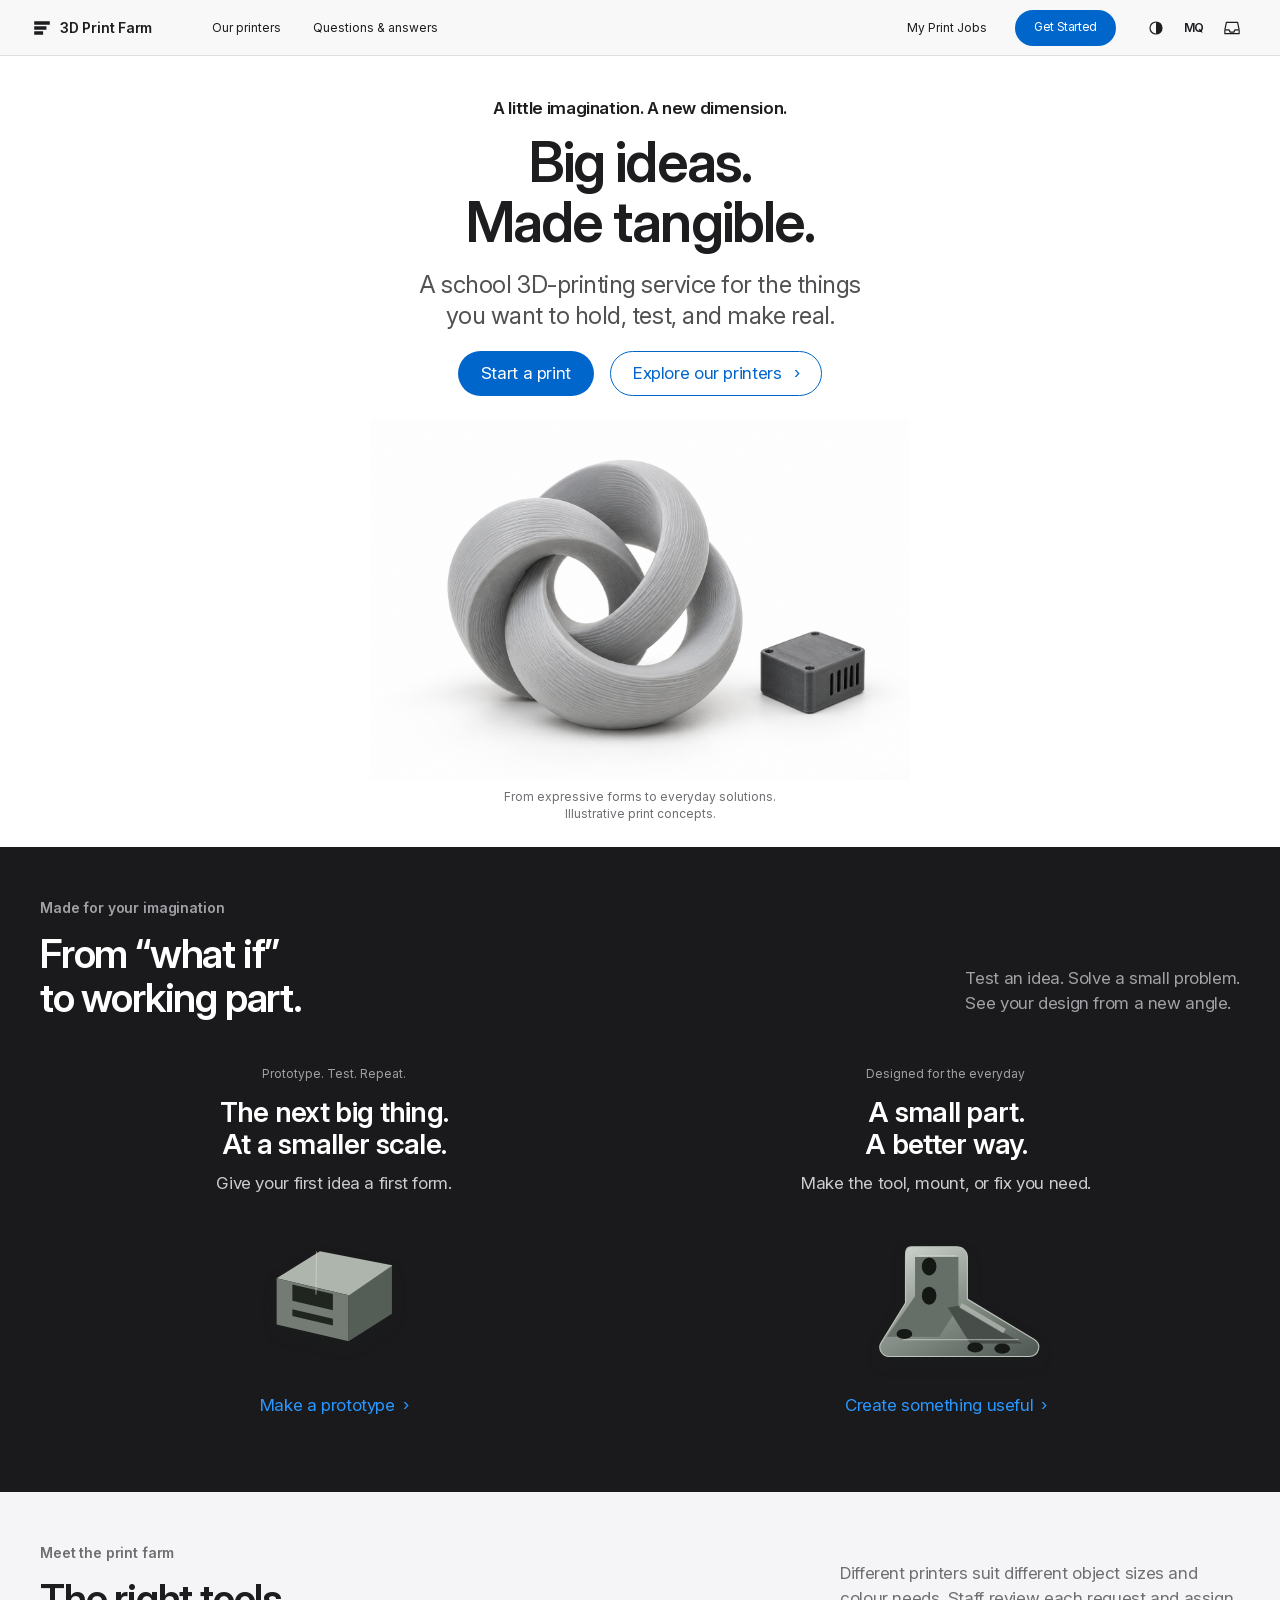
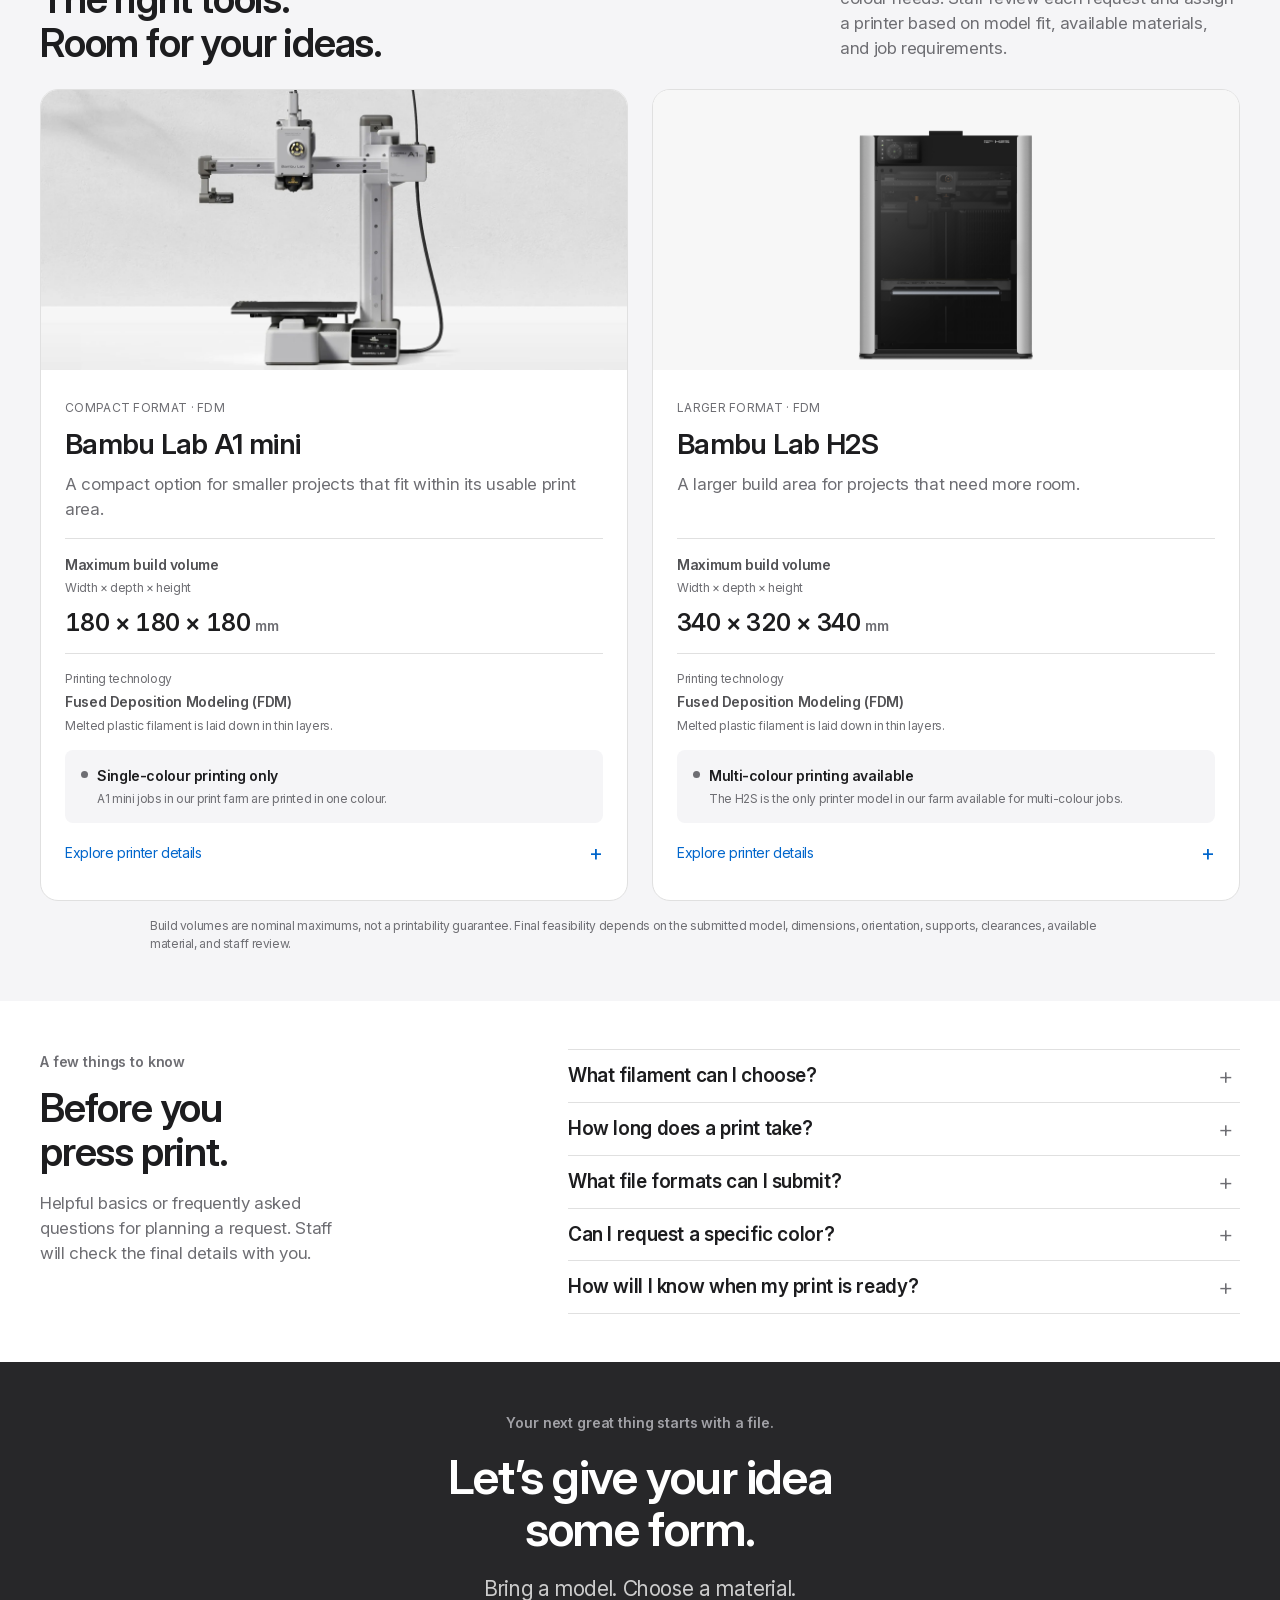
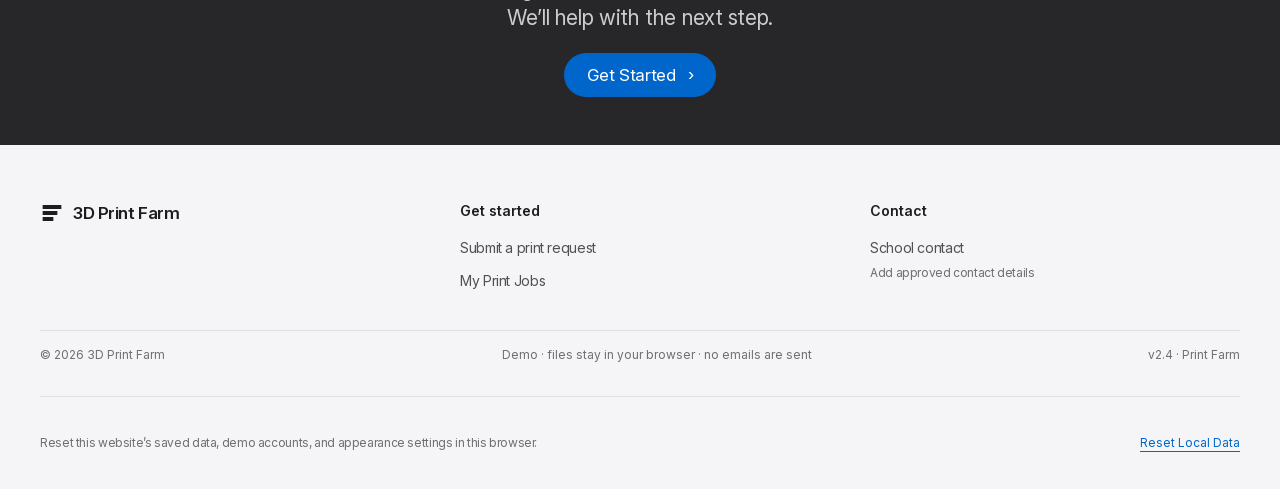
==== commit 384d0983: "Prepare v2.4 frontend for backend integration Add explicit demo and HTTP services, backend-owned ses" ====
--- a/index.html
+++ b/index.html
@@ -6,7 +6,7 @@
     <meta name="theme-color" content="#f5f5f7" />
     <script>
       (() => {
-        document.documentElement.dataset.accent = "monochrome";
+        document.documentElement.dataset.accent = "blue";
         const themes = ["light", "dark"];
         try {
           const savedTheme = localStorage.getItem("three-d-print-farm-theme");
@@ -16,29 +16,100 @@
           document.querySelector('meta[name="theme-color"]').content =
             document.documentElement.dataset.theme === "light" ? "#f5f5f7" : "#111112";
         } catch {
-          document.documentElement.dataset.accent = "monochrome";
+          document.documentElement.dataset.accent = "blue";
           document.documentElement.dataset.theme =
             window.matchMedia?.("(prefers-color-scheme: light)").matches ? "light" : "dark";
         }
       })();
     </script>
-    <meta name="description" content="School 3D Print Farm Website — v2.2 demo with a refined, accessible motion system, role-based access control, staff hours management, and filament availability." />
-    <meta name="version" content="v2.2" />
-    <title>School 3D Print Farm Website — v2.2</title>
+    <meta name="description" content="School 3D Print Farm Website — v2.4 — submit a print request, explore our printers, track projects, and manage the school print farm." />
+    <meta name="version" content="v2.4" />
+    <title>School 3D Print Farm Website — v2.4</title>
     <link rel="icon" type="image/svg+xml" href="./favicon.svg?v=2.2&amp;rev=4" />
-    <link rel="stylesheet" href="./src/styles.css?v=2.2&amp;rev=9" />
+    <link rel="preload" href="./assets/fonts/InterVariable.woff2?v=inter-20261030-3" as="font" type="font/woff2" crossorigin />
+    <link rel="stylesheet" href="./src/fonts.css?v=inter-20261030-3" />
+    <link rel="stylesheet" href="./src/styles.css?v=inter-20261030-3" />
+    <link rel="stylesheet" href="./src/apple-interface.css?v=inter-20261030-3" />
+    <link rel="stylesheet" href="./src/apple-public.css?v=inter-20261030-3" />
     <script type="importmap">{
-      "imports": {
-        "./src/pageShared.js?v=2.2&rev=5": "./src/pageShared.js?v=2.2&rev=6",
-        "./src/staffPages.js?v=2.2&rev=5": "./src/staffPages.js?v=2.2&rev=6",
-        "./src/personalInbox.js?v=2.2&rev=5": "./src/personalInbox.js?v=2.2&rev=6",
-        "./src/floatingControls.js?v=2.2&rev=5": "./src/floatingControls.js?v=2.2&rev=6",
-        "./src/pageCommit.js?v=2.2&rev=5": "./src/pageCommit.js?v=2.2&rev=6",
-        "three": "https://cdn.jsdelivr.net/npm/three@0.186.0/build/three.module.js",
-        "three/addons/": "https://cdn.jsdelivr.net/npm/three@0.186.0/examples/jsm/"
-      }
-    }</script>
-    <script type="module" src="./src/app.js?v=2.2&amp;rev=6"></script>
+  "imports": {
+    "./src/apiClient.js": "./src/apiClient.js?v=inter-20261030-3",
+    "./src/apiClient.js?v=2.2&rev=5": "./src/apiClient.js?v=inter-20261030-3",
+    "./src/app.js": "./src/app.js?v=inter-20261030-3",
+    "./src/attachments.js": "./src/attachments.js?v=inter-20261030-3",
+    "./src/authService.js": "./src/authService.js?v=inter-20261030-3",
+    "./src/authService.js?v=2.2&rev=5": "./src/authService.js?v=inter-20261030-3",
+    "./src/authorization.js": "./src/authorization.js?v=inter-20261030-3",
+    "./src/authorization.js?v=2.2&rev=5": "./src/authorization.js?v=inter-20261030-3",
+    "./src/config.js": "./src/config.js?v=inter-20261030-3",
+    "./src/data.js": "./src/data.js?v=inter-20261030-3",
+    "./src/data.js?v=2.2&rev=5": "./src/data.js?v=inter-20261030-3",
+    "./src/demo/fileStore.js": "./src/demo/fileStore.js?v=inter-20261030-3",
+    "./src/demo/files.js": "./src/demo/files.js?v=inter-20261030-3",
+    "./src/demo/services.js": "./src/demo/services.js?v=inter-20261030-3",
+    "./src/demo/session.js": "./src/demo/session.js?v=inter-20261030-3",
+    "./src/filamentColor.js": "./src/filamentColor.js?v=inter-20261030-3",
+    "./src/filamentColor.js?v=2.2&rev=5": "./src/filamentColor.js?v=inter-20261030-3",
+    "./src/filamentPalette.js": "./src/filamentPalette.js?v=inter-20261030-3",
+    "./src/filamentPalette.js?v=2.2&rev=5": "./src/filamentPalette.js?v=inter-20261030-3",
+    "./src/fileValidation.js": "./src/fileValidation.js?v=inter-20261030-3",
+    "./src/filesService.js": "./src/filesService.js?v=inter-20261030-3",
+    "./src/filesService.js?v=2.2&rev=5": "./src/filesService.js?v=inter-20261030-3",
+    "./src/floatingControls.js": "./src/floatingControls.js?v=inter-20261030-3",
+    "./src/floatingControls.js?v=2.2&rev=5": "./src/floatingControls.js?v=inter-20261030-3",
+    "./src/headerSurface.js": "./src/headerSurface.js?v=inter-20261030-3",
+    "./src/headerSurface.js?v=2.4&rev=4": "./src/headerSurface.js?v=inter-20261030-3",
+    "./src/hoursPages.js": "./src/hoursPages.js?v=inter-20261030-3",
+    "./src/hoursPages.js?v=2.2&rev=5": "./src/hoursPages.js?v=inter-20261030-3",
+    "./src/httpServices.js": "./src/httpServices.js?v=inter-20261030-3",
+    "./src/httpSession.js": "./src/httpSession.js?v=inter-20261030-3",
+    "./src/inboxEvents.js": "./src/inboxEvents.js?v=inter-20261030-3",
+    "./src/inboxEvents.js?v=2.2&rev=5": "./src/inboxEvents.js?v=inter-20261030-3",
+    "./src/jobModelFiles.js": "./src/jobModelFiles.js?v=inter-20261030-3",
+    "./src/jobModelFiles.js?v=2.3": "./src/jobModelFiles.js?v=inter-20261030-3",
+    "./src/jobProgress.js": "./src/jobProgress.js?v=inter-20261030-3",
+    "./src/jobProgress.js?v=2.2&rev=5": "./src/jobProgress.js?v=inter-20261030-3",
+    "./src/jobWorkflow.js": "./src/jobWorkflow.js?v=inter-20261030-3",
+    "./src/jobWorkflow.js?v=2.2&rev=5": "./src/jobWorkflow.js?v=inter-20261030-3",
+    "./src/modelFilesStore.js": "./src/modelFilesStore.js?v=inter-20261030-3",
+    "./src/modelFilesStore.js?v=2.3": "./src/modelFilesStore.js?v=inter-20261030-3",
+    "./src/modelPreview.js": "./src/modelPreview.js?v=inter-20261030-3",
+    "./src/modelPreview.js?v=2.2&rev=5": "./src/modelPreview.js?v=inter-20261030-3",
+    "./src/notificationsService.js": "./src/notificationsService.js?v=inter-20261030-3",
+    "./src/notificationsService.js?v=2.2&rev=5": "./src/notificationsService.js?v=inter-20261030-3",
+    "./src/pageCommit.js": "./src/pageCommit.js?v=inter-20261030-3",
+    "./src/pageCommit.js?v=2.2&rev=5": "./src/pageCommit.js?v=inter-20261030-3",
+    "./src/pageShared.js": "./src/pageShared.js?v=inter-20261030-3",
+    "./src/pageShared.js?v=2.2&rev=5": "./src/pageShared.js?v=inter-20261030-3",
+    "./src/pageShared.js?v=2.4&rev=4": "./src/pageShared.js?v=inter-20261030-3",
+    "./src/personalInbox.js": "./src/personalInbox.js?v=inter-20261030-3",
+    "./src/personalInbox.js?v=2.2&rev=5": "./src/personalInbox.js?v=inter-20261030-3",
+    "./src/publicPages.js": "./src/publicPages.js?v=inter-20261030-3",
+    "./src/publicPages.js?v=2.2&rev=5": "./src/publicPages.js?v=inter-20261030-3",
+    "./src/publicPages.js?v=2.4&rev=5": "./src/publicPages.js?v=inter-20261030-3",
+    "./src/requestValidation.js": "./src/requestValidation.js?v=inter-20261030-3",
+    "./src/requestWizard.js": "./src/requestWizard.js?v=inter-20261030-3",
+    "./src/requestWizard.js?v=2.2&rev=5": "./src/requestWizard.js?v=inter-20261030-3",
+    "./src/routes.js": "./src/routes.js?v=inter-20261030-3",
+    "./src/serviceError.js": "./src/serviceError.js?v=inter-20261030-3",
+    "./src/services.js": "./src/services.js?v=inter-20261030-3",
+    "./src/services.js?v=2.2&rev=5": "./src/services.js?v=inter-20261030-3",
+    "./src/sidebarSelection.js": "./src/sidebarSelection.js?v=inter-20261030-3",
+    "./src/sidebarSelection.js?v=2.2&rev=5": "./src/sidebarSelection.js?v=inter-20261030-3",
+    "./src/sidebarState.js": "./src/sidebarState.js?v=inter-20261030-3",
+    "./src/sidebarState.js?v=2.3": "./src/sidebarState.js?v=inter-20261030-3",
+    "./src/staffPages.js": "./src/staffPages.js?v=inter-20261030-3",
+    "./src/staffPages.js?v=2.2&rev=5": "./src/staffPages.js?v=inter-20261030-3",
+    "./src/studentPages.js": "./src/studentPages.js?v=inter-20261030-3",
+    "./src/studentPages.js?v=2.2&rev=5": "./src/studentPages.js?v=inter-20261030-3",
+    "./src/visualComponents.js": "./src/visualComponents.js?v=inter-20261030-3",
+    "./src/visualComponents.js?v=2.2&rev=5": "./src/visualComponents.js?v=inter-20261030-3",
+    "./src/wizardState.js": "./src/wizardState.js?v=inter-20261030-3",
+    "three": "https://cdn.jsdelivr.net/npm/three@0.186.0/build/three.module.js",
+    "three/addons/": "https://cdn.jsdelivr.net/npm/three@0.186.0/examples/jsm/"
+  }
+}</script>
+    <script type="module" src="./src/app.js?v=inter-20261030-3"></script>
   </head>
   <body>
     <div id="app"></div>
--- a/src/fonts.css
+++ b/src/fonts.css
@@ -0,0 +1,11 @@
+/* Inter 4.1, self-hosted. See assets/fonts/Inter-LICENSE.txt. */
+@font-face {
+  font-family: "Inter";
+  font-style: normal;
+  font-weight: 100 900;
+  font-display: swap;
+  src: url("../assets/fonts/InterVariable.woff2?v=inter-20261030-3") format("woff2");
+}
+
+/* Keep native form controls and diagnostic text on the same authored font stack. */
+button, input, select, textarea, option, pre, code, kbd, samp { font-family: "Inter", Arial, sans-serif; }
--- a/src/styles.css
+++ b/src/styles.css
@@ -15,7 +15,7 @@
  --accent-tint:color-mix(in srgb,var(--accent-primary) 7%,transparent); --preview-scene:#121214;
  --accent-border:color-mix(in srgb,var(--accent-primary) 24%,transparent); --focus-ring:var(--accent-primary);
  --lime:var(--accent-primary); --lime-soft:var(--accent-active);
- --page:1380px; --font:-apple-system,BlinkMacSystemFont,"Segoe UI",system-ui,Roboto,"Helvetica Neue",Arial,sans-serif;
+ --page:1380px; --font:"Inter", Arial, sans-serif;
 }
 
 /* v2.2 shared geometry: user-confirmed 12px radius for every rounded surface. */
@@ -267,9 +267,19 @@
 .form-feedback { min-height: 16px; margin: 5px 0 0; color: var(--error); font-size: var(--text-caption); line-height: var(--line-compact); }
 .model-link-divider { display: flex; align-items: center; gap: 10px; margin: 11px 0; color: var(--quiet); font-size: var(--text-caption); font-weight: var(--weight-semibold); letter-spacing: var(--tracking-label); }
 .model-link-divider::before, .model-link-divider::after { content: ""; height: 1px; flex: 1; background: var(--surface-hover); }
-.model-link-form { display: grid; grid-template-columns: minmax(0, 1fr) auto; align-items: end; gap: 10px; }
-.model-link-form .button { min-height: 41px; padding: 0 12px; font-size: var(--text-button); white-space: nowrap; }
-.model-link-form .field small { line-height: var(--line-body); }
+.model-link-field small { line-height: var(--line-body); }
+.makerworld-card { display: block; width: min(100%, 480px); overflow: hidden; border: 1px solid var(--border); border-radius: var(--radius-control); background: #1b1b1b; color: #f7f7f7; text-decoration: none; }
+.makerworld-card > img, .makerworld-card-placeholder { display: block; width: 100%; aspect-ratio: 1.4; object-fit: cover; }
+.makerworld-card-placeholder { display: grid; place-items: center; background: var(--surface-hover); color: var(--muted); font-size: var(--text-stat); }
+.makerworld-card-details { padding: 9px 11px 10px; }
+.makerworld-card-details > strong { display: block; overflow: hidden; font-size: var(--text-meta); text-overflow: ellipsis; white-space: nowrap; }
+.makerworld-card-meta { display: flex; align-items: center; gap: 13px; margin-top: 7px; color: #bdbdbd; font-size: var(--text-caption); }
+.makerworld-card-meta > span { display: inline-flex; align-items: center; gap: 5px; white-space: nowrap; }
+.makerworld-card-meta > span:first-child { min-width: 0; flex: 1; }
+.makerworld-card-meta img, .makerworld-card-meta i { width: 23px; height: 23px; border-radius: 50%; object-fit: cover; }
+.makerworld-card-meta i { display: grid; place-items: center; background: var(--surface-emphasis); color: var(--text); font-style: normal; }
+.makerworld-preview-art { display: grid; place-items: center; background: #151515; }
+.makerworld-preview-image { display: block; width: 100%; height: 100%; object-fit: cover; }
 .form-note { display: flex; gap: 9px; margin-top: 10px; color: var(--muted); }
 .form-note span { color: var(--lime); }
 .form-note p { margin: 0; font-size: var(--text-caption); }
@@ -423,7 +433,7 @@
 .staff-section .overview-job-table th:first-child, .staff-section .overview-job-table td:first-child { padding-left: var(--panel-inset); }
 .staff-section .overview-job-table td { padding: var(--panel-inset); border-bottom: 1px solid var(--border); color: var(--text-secondary); font-size: var(--text-button); vertical-align: middle; }
 .staff-section .overview-job-table tbody tr:last-child td { border-bottom: 0; }
-.staff-section .overview-job-table tbody tr { background-color: var(--surface-raised); transition: background-color var(--motion-base) var(--motion-ease); }
+.staff-section .overview-job-table tbody tr { background-color: var(--surface-main); transition: background-color var(--motion-base) var(--motion-ease); }
 .staff-section .overview-job-table th, .staff-section .overview-job-table td,
 .staff-section .overview-job-table tbody tr { border-radius: 0; }
 .staff-section .overview-job-table tbody tr > td { background-color: inherit; transition: background-color var(--motion-base) var(--motion-ease); }
@@ -612,8 +622,6 @@
   .review-actions .button { padding: 0 10px; font-size: var(--text-button); }
   .wizard-aside { padding-top: 0; }
   .preview-art { height: 215px; }
-  .model-link-form { grid-template-columns: 1fr; }
-  .model-link-form .button { width: 100%; }
   .good-to-know { display: none; }
   .review-row { grid-template-columns: 105px 1fr; gap: 8px; padding: 9px; }
   .confirmation-panel { min-height: 0; margin-top: 5px; padding: var(--panel-inset); }
@@ -890,7 +898,7 @@
 .material-values { display:flex; flex-wrap:wrap; gap:8px 18px; }
 .material-value { min-width:110px; display:flex; flex-direction:column; gap:2px; }
 .material-value > span { color:var(--muted); font-size: var(--text-caption); font-weight: var(--weight-semibold); letter-spacing: var(--tracking-label); text-transform:uppercase; }
-.material-value code { color:var(--text-secondary); font:11px ui-monospace,SFMono-Regular,Menlo,monospace; }
+.material-value code { color:var(--text-secondary); font:11px "Inter", Arial, sans-serif; }
 .filament-controls, .filament-readonly-status { grid-column:1 / -1; display:flex; flex-wrap:wrap; align-items:center; gap:7px; padding-top:12px; border-top:1px solid var(--border); }
 .filament-control-toggle { min-height:36px; padding:5px 10px; display:inline-flex; align-items:center; gap:7px; border:1px solid var(--border-strong); border-radius: var(--radius-control); color:var(--text-secondary); background:var(--surface-soft); font-size: var(--text-caption); cursor:pointer; }
 .filament-control-toggle span { font-weight: var(--weight-semibold); }
@@ -904,7 +912,7 @@
 .filament-status-label.is-low-stock { border-color:var(--warning-border); color:var(--warning-ink); background:var(--warning-bg); }
 .filament-status-label.is-available { border-color:var(--success-border); color:var(--success-ink); background:var(--success-bg); }
 .filament-status-label.is-unavailable { border-color:var(--error-border); color:var(--error-ink); background:var(--error-bg); }
-.color-input-preview { min-height:41px; padding:10px 12px; display:flex; align-items:center; gap:9px; border:1px solid var(--border); background:var(--surface-soft); color:var(--text-secondary); font:11px ui-monospace,SFMono-Regular,Menlo,monospace; }
+.color-input-preview { min-height:41px; padding:10px 12px; display:flex; align-items:center; gap:9px; border:1px solid var(--border); background:var(--surface-soft); color:var(--text-secondary); font:11px "Inter", Arial, sans-serif; }
 .color-input-swatch { width:24px; height:24px; flex:0 0 24px; border:1px solid var(--border-strong); border-radius: var(--radius-small); background:var(--filament-color,transparent); }
 .inventory-default-status { grid-column:1 / -1; margin:-4px 0 0; color:var(--muted); font-size: var(--text-caption); }
 .request-filament-status { margin:8px 0; display:flex; flex-wrap:wrap; gap:7px; }
@@ -2200,3 +2208,62 @@
 @media (prefers-reduced-transparency: reduce), (prefers-contrast: more) {
   :root { --glass-opacity: 1; }
 }
+
+/* v2.3: edge-attached, click-controlled compact sidebar. No hover changes geometry. */
+.staff-app {
+  --sidebar-compact-width: calc(var(--nav-icon-size) + 2 * var(--shell-inset));
+  --sidebar-motion: 280ms;
+  transition: grid-template-columns var(--sidebar-motion) var(--motion-enter);
+}
+.sidebar-brand { position: relative; }
+.sidebar-brand-main { overflow: hidden; padding-right: calc(var(--nav-icon-size) + var(--content-gap)); }
+.sidebar-toggle {
+  position: absolute; top: 0; right: var(--shell-inset); width: var(--nav-icon-size); height: var(--nav-icon-size);
+  display: grid; place-items: center; padding: 0; border: 0; border-radius: var(--radius-small);
+  background: transparent; color: var(--muted); cursor: pointer;
+}
+.sidebar-toggle::after { content: ""; position: absolute; inset: calc((var(--nav-icon-size) - var(--control-height)) / 2); }
+.sidebar-toggle svg { width: 100%; height: 100%; transition: transform var(--sidebar-motion) var(--motion-enter); }
+.sidebar-toggle:hover, .sidebar-toggle:focus-visible { color: var(--text); }
+.sidebar-brand-main, .sidebar-link .sidebar-label, .back-public span {
+  opacity: 1; visibility: visible; transition: opacity var(--motion-base) var(--motion-ease), visibility 0s;
+}
+.sidebar-link { overflow: hidden; }
+.sidebar-link .sidebar-label { min-width: 0; flex: 0 0 auto; white-space: nowrap; }
+.staff-app[data-sidebar-collapsed="true"] .sidebar-brand-main,
+.staff-app[data-sidebar-collapsed="true"] .sidebar-label,
+.staff-app[data-sidebar-collapsed="true"] .back-public span { opacity: 0; visibility: hidden; pointer-events: none; transition: opacity var(--motion-base) var(--motion-ease), visibility 0s var(--motion-base); }
+.staff-app[data-sidebar-collapsed="true"] .sidebar-toggle svg { transform: rotate(180deg); }
+@media (min-width: 768px) {
+  .staff-app[data-sidebar-collapsed="true"] { grid-template-columns: var(--sidebar-compact-width) minmax(0, 1fr); }
+  .staff-sidebar { min-width: 0; z-index: 15; }
+}
+@media (max-width: 767px) {
+  .sidebar-brand-main { width: auto; }
+  .staff-app[data-sidebar-collapsed="true"] .sidebar-link { justify-content: center; gap: 0; }
+  .staff-app[data-sidebar-collapsed="true"] .sidebar-label { flex: 0 0 0; width: 0; }
+}
+.job-files-heading h2 { margin: 0; font-size: var(--text-section); font-weight: var(--weight-medium); }
+.job-files-heading p, .job-file-empty { color: var(--muted); font-size: var(--text-meta); margin: var(--content-gap) 0 0; }
+.job-file-list { padding: 0; margin: var(--panel-inset) 0 0; list-style: none; }
+.job-file-row { display: flex; align-items: center; justify-content: space-between; gap: var(--content-gap); padding-block: var(--content-gap); border-top: 1px solid var(--border); }
+.job-file-name { min-width: 0; }
+.job-file-name strong { display: block; font-size: var(--text-button); font-weight: var(--weight-medium); overflow-wrap: anywhere; }
+.job-file-name small { display: block; color: var(--muted); font-size: var(--text-meta); margin-top: calc(var(--content-gap) / 2); overflow-wrap: anywhere; }
+.job-file-actions { display: flex; flex-wrap: wrap; gap: var(--content-gap); flex-shrink: 0; }
+.job-file-actions [aria-pressed="true"] { background: var(--nav-selection); border-color: var(--border-strong); }
+.job-preview-heading { display: flex; justify-content: space-between; align-items: center; gap: var(--content-gap); margin-block: var(--panel-inset) var(--content-gap); }
+.job-preview-heading > span { min-width: 0; overflow-wrap: anywhere; color: var(--text-secondary); font-size: var(--text-meta); }
+.job-preview-heading button { flex-shrink: 0; }
+.job-model-preview { position: relative; height: clamp(240px, 32vw, 380px); overflow: hidden; border: 1px solid var(--border); border-radius: var(--radius-panel); background: var(--preview-scene); }
+@media (max-width: 1024px) {
+  .job-file-row { align-items: flex-start; flex-direction: column; }
+}
+
+/* Existing surfaces and spacing are reused for service status and the full job list. */
+#service-loading { position: fixed; bottom: 1rem; left: 50%; transform: translateX(-50%); z-index: 100; padding: .5rem 1rem; border-radius: 12px; background: var(--surface-main); color: var(--text-primary); box-shadow: 0 2px 18px #0002; }
+.storage-recovery { padding: 1rem; margin: 1rem; border: 1px solid var(--border-color, #999); border-radius: 12px; background: var(--surface-main); }
+.job-list-filters { display: flex; flex-wrap: wrap; gap: 1rem; align-items: end; margin-bottom: 1.5rem; }
+.job-list-filters .field { flex: 1 1 160px; }
+.jobs-pagination { display: flex; gap: 1rem; margin-top: 1rem; }
+.session-account { font-size: .8rem; padding: .5rem; }
--- a/src/apple-interface.css
+++ b/src/apple-interface.css
@@ -0,0 +1,563 @@
+/* v2.4 — shared interface, adapted from DESIGN-apple.md. */
+:root,
+:root[data-theme="light"],
+:root[data-theme="light"][data-accent] {
+  color-scheme: light;
+  --apple-blue: #0066cc;
+  --apple-blue-focus: #0071e3;
+  --apple-blue-dark: #2997ff;
+  --apple-ink: #1d1d1f;
+  --apple-paper: #ffffff;
+  --apple-parchment: #f5f5f7;
+  --apple-pearl: #fafafc;
+  --apple-dark: #272729;
+  --apple-dark-2: #2a2a2c;
+  --apple-dark-3: #252527;
+  --apple-hairline: #e0e0e0;
+  --apple-display-font: "Inter", Arial, sans-serif;
+  --apple-text-font: "Inter", Arial, sans-serif;
+  --font: var(--apple-text-font);
+  --bg: var(--apple-parchment);
+  --surface-main: rgb(255, 255, 255);
+  --surface: var(--surface-main);
+  --surface-soft: var(--apple-parchment);
+  --surface-raised: var(--apple-paper);
+  --surface-hover: #ededf0;
+  --surface-emphasis: #e8e8ed;
+  --surface-deep: var(--apple-parchment);
+  --surface-glass: var(--apple-paper);
+  --surface-overlay: rgb(245 245 247 / .94);
+  --header-bg: var(--apple-paper);
+  --header-border: var(--apple-hairline);
+  --hover-overlay: rgb(0 0 0 / .025);
+  --text: var(--apple-ink);
+  --text-strong: var(--apple-ink);
+  --text-secondary: #515154;
+  --muted: #6e6e73;
+  --quiet: #6e6e73;
+  --border: var(--apple-hairline);
+  --border-subtle: #ebebef;
+  --border-strong: #b9b9bf;
+  --control-bg: var(--apple-paper);
+  --button-strong-bg: var(--apple-ink);
+  --button-strong-hover: #333333;
+  --button-strong-fg: var(--apple-paper);
+  --action-fill: var(--apple-blue);
+  --accent-primary: var(--apple-blue);
+  --accent-hover: var(--apple-blue);
+  --accent-active: var(--apple-blue);
+  --accent-foreground: var(--apple-paper);
+  --accent-light: var(--apple-blue);
+  --accent-light-hover: var(--apple-blue);
+  --accent-light-active: var(--apple-blue);
+  --accent-tint: #eef5fc;
+  --accent-border: #b8d4f0;
+  --focus-ring: var(--apple-blue-focus);
+  --lime: var(--accent-primary);
+  --lime-soft: var(--accent-primary);
+  --preview-scene: #ededf0;
+  --success: #258246;
+  --success-bg: #f0f8f2;
+  --success-border: #bed9c5;
+  --success-ink: #24673a;
+  --warning: #9c6b0b;
+  --warning-bg: #fff8e9;
+  --warning-border: #e5d3aa;
+  --warning-ink: #805a10;
+  --error: #c0362c;
+  --error-bg: #fff2f0;
+  --error-border: #e9c0ba;
+  --error-ink: #ad3027;
+  --blue: var(--apple-blue);
+  --info-bg: #eef5fc;
+  --info-border: #bdd5ef;
+  --info-ink: #185c9f;
+  --glass-sidebar: var(--apple-parchment);
+  --glass-panel: var(--apple-parchment);
+  --glass-face: var(--apple-paper);
+  --glass-face-strong: var(--apple-paper);
+  --glass-edge: var(--apple-hairline);
+  --glass-edge-light: var(--border-strong);
+  --glass-highlight: transparent;
+  --glass-depth: transparent;
+  --glass-shadow: none;
+  --nav-selection: #e8eef5;
+  --nav-selection-border: transparent;
+  --radius: 8px;
+  --radius-panel: 18px;
+  --radius-control: 8px;
+  --radius-small: 8px;
+  --radius-pill: 9999px;
+  --radius-circle: 50%;
+  --text-caption: 12px;
+  --text-meta: 14px;
+  --text-button: 14px;
+  --text-body: 17px;
+  --text-nav: 14px;
+  --text-section: 21px;
+  --text-subheading: 24px;
+  --text-stat: 40px;
+  --text-title: 40px;
+  --text-marketing: 40px;
+  --text-display: 56px;
+  --weight-regular: 400;
+  --weight-medium: 600;
+  --weight-semibold: 600;
+  --line-heading: 1.1;
+  --line-compact: 1.3;
+  --line-body: 1.47;
+  --tracking-heading: -.025em;
+  --tracking-body: -.022em;
+  --tracking-label: .01em;
+  --page: 1440px;
+  --shell-inset: 20px;
+  --content-inset: clamp(20px, 3vw, 48px);
+  --panel-inset: 24px;
+  --content-gap: 12px;
+  --chrome-control-size: 44px;
+  --control-height: 44px;
+  --control-height-small: 44px;
+  --toolbar-height: 84px;
+  --sidebar-label-size: 14px;
+}
+
+:root[data-theme="dark"],
+:root[data-theme="dark"][data-accent] {
+  color-scheme: dark;
+  --bg: #161617;
+  --surface-main: rgb(37, 37, 39);
+  --surface: var(--surface-main);
+  --surface-soft: #1d1d1f;
+  --surface-raised: #2a2a2c;
+  --surface-hover: #343437;
+  --surface-emphasis: #3b3b3f;
+  --surface-deep: #161617;
+  --surface-glass: #252527;
+  --surface-overlay: rgb(29 29 31 / .94);
+  --header-bg: #1d1d1f;
+  --header-border: #3b3b3e;
+  --hover-overlay: rgb(255 255 255 / .04);
+  --text: #f5f5f7;
+  --text-strong: #ffffff;
+  --text-secondary: #cccccc;
+  --muted: #a1a1a6;
+  --quiet: #a1a1a6;
+  --border: #424245;
+  --border-subtle: #343437;
+  --border-strong: #67676c;
+  --control-bg: #1d1d1f;
+  --button-strong-bg: #f5f5f7;
+  --button-strong-hover: #ffffff;
+  --button-strong-fg: #1d1d1f;
+  --accent-primary: var(--apple-blue-dark);
+  --accent-hover: var(--apple-blue-dark);
+  --accent-active: var(--apple-blue-dark);
+  --accent-light: var(--apple-blue-dark);
+  --accent-light-hover: var(--apple-blue-dark);
+  --accent-light-active: var(--apple-blue-dark);
+  --accent-tint: #172b40;
+  --accent-border: #315b82;
+  --preview-scene: #1d1d1f;
+  --success: #81c995;
+  --success-bg: #1e3024;
+  --success-border: #3e6549;
+  --success-ink: #abd6b6;
+  --warning: #e6bd69;
+  --warning-bg: #332c1e;
+  --warning-border: #6c5934;
+  --warning-ink: #e8c482;
+  --error: #f08a80;
+  --error-bg: #382321;
+  --error-border: #75483f;
+  --error-ink: #f4aaa3;
+  --blue: var(--apple-blue-dark);
+  --info-bg: #1a2d40;
+  --info-border: #385d7d;
+  --info-ink: #a6cbed;
+  --glass-sidebar: #1d1d1f;
+  --glass-panel: #1d1d1f;
+  --glass-face: #252527;
+  --glass-face-strong: #252527;
+  --glass-edge: #424245;
+  --glass-edge-light: #67676c;
+  --nav-selection: #263747;
+}
+
+html { scroll-padding-top: 112px; }
+body { font-family: var(--apple-text-font); font-size: 17px; font-weight: 400; line-height: 1.47; letter-spacing: -.022em; background: var(--bg); background-image: none; }
+h1, h2, h3, h4 { font-family: var(--apple-display-font); font-weight: 600; }
+button, input, select, textarea { font-family: inherit; }
+button { touch-action: manipulation; }
+strong, b { font-weight: 600; }
+button:focus-visible, a:focus-visible, summary:focus-visible, input:focus-visible, select:focus-visible, textarea:focus-visible { outline: 2px solid var(--focus-ring); outline-offset: 3px; }
+html .button { min-height: 44px; padding: 11px 22px; border-radius: var(--radius-pill); font-size: 17px; font-weight: 400; line-height: 1.2; gap: 12px; box-shadow: none !important; background-image: none !important; }
+html .button-small, html .staff-app .button-small { min-height: 44px; padding: 10px 18px; font-size: 14px; }
+html .button-lime, html .button-lime:hover, html .button-lime:active { color: #ffffff; background: var(--action-fill); border-color: transparent; }
+html .button-outline, html .button-dark-outline,
+html .button-outline:hover, html .button-dark-outline:hover { color: var(--accent-primary); border: 1px solid var(--accent-primary); background: transparent; background-color: transparent !important; backdrop-filter: none; -webkit-backdrop-filter: none; }
+html .button-dark { background: var(--button-strong-bg); color: var(--button-strong-fg); }
+html .button:active, html .button:active:hover, html button:not(:disabled):active { transform: scale(.95); }
+html .button:disabled, html button:disabled { opacity: .5; }
+html :is(.text-link, .table-action, .detail-back a, .request-row-action, .filament-edit-link, .edit-review, .inbox-back, .back-public) { color: var(--accent-primary); }
+html .eyebrow { font-size: 12px; font-weight: 600; letter-spacing: .025em; line-height: 1.4; }
+
+/* Flat utility surfaces. Product artwork and material swatches are left intact. */
+html :is(.aside-card, .filament-panel, .wizard-panel, .form-card, .job-card, .confirmation-panel,
+.active-job-card, .detail-section, .staff-section, .materials-inventory, .filament-inventory-card,
+.metric-card, .hours-summary-grid article, .hours-balance-card, .hours-overview-stat,
+.hours-request-card, .hours-transaction-card, .hours-activity-card, .hours-admin-personal,
+.job-progress, .pickup-details, .student-total-grid article, .completion-dialog, .empty-state) {
+  border-radius: 18px;
+  background: var(--surface);
+  background-image: none !important;
+  box-shadow: none !important;
+}
+html :is(.review-card, .notes-box, .detail-file, .material-choice-detail, .pickup-box, .email-preview,
+.staff-note, .detail-help, .hours-give-panel, .hours-correction-details, .inventory-banner,
+.workflow-reason, .file-drop, .selected-file, .color-input-preview, .material-detail-color,
+.model-preview, .model-preview-message, .job-model-preview, .demo-identity, .hours-proposed-balance > span) {
+  background-image: none !important;
+  box-shadow: none !important;
+  border-radius: 8px;
+}
+html :is(.file-drop, .model-preview, .job-model-preview) { background: var(--surface-soft); }
+html :is(.role-switcher-menu, .accent-options, .inbox-panel, .completion-dialog, .inbox-toast, .toast) {
+  background-image: none !important;
+  box-shadow: none !important;
+  backdrop-filter: none;
+  -webkit-backdrop-filter: none;
+}
+html :is(.role-switcher-menu, .accent-options, .inbox-panel) { background-color: var(--surface); border: 1px solid var(--border); border-radius: 18px; padding: 20px; }
+html :is(.role-switcher-option, .menu-toggle)::before { display: none; }
+html .toolbar-controls :is(.accent-picker, .role-switcher, .inbox-picker) > summary {
+  width: 44px; height: 44px; min-width: 44px; min-height: 44px; border-radius: 50%;
+  background: var(--surface-soft); background-image: none !important; border: 0;
+  box-shadow: none !important; color: var(--text-secondary); backdrop-filter: none; -webkit-backdrop-filter: none;
+}
+html .toolbar-controls :is(.accent-picker, .role-switcher, .inbox-picker)[open] > summary,
+html .toolbar-controls :is(.accent-picker, .role-switcher, .inbox-picker) > summary:hover { background: var(--surface-hover); color: var(--accent-primary); }
+html .role-switcher-copy .role-trigger-initials { color: inherit; font-size: 14px; font-weight: 600; }
+html .role-switcher-option { min-height: 64px; padding: 12px; border-radius: 8px; }
+html .role-switcher-option[aria-pressed="true"] { border-color: var(--accent-border); background: var(--accent-tint); }
+html .role-option-name { font-size: 14px; }
+html .role-option-role, html .role-option-level { font-size: 12px; }
+html .role-switcher-menu > p { margin-top: 16px; padding-top: 16px; }
+html .theme-choice { min-height: 44px; border-radius: 9999px; background: var(--surface-soft); font-size: 14px; font-weight: 400; }
+html .theme-choice[aria-pressed="true"] { border: 2px solid var(--accent-primary); background: var(--surface); color: var(--accent-primary); box-shadow: none; }
+html .appearance-section-heading { color: var(--text); font-size: 17px; text-transform: none; letter-spacing: -.02em; margin-bottom: 16px; }
+html .appearance-system-note { margin-top: 14px; }
+html .role-create-account-form .field :is(input:not([type=range]), select) { min-height: 44px; font-size: 17px; }
+html .inbox-dot { background: var(--accent-primary); }
+html .inbox-heading h2, html .inbox-detail h2 { font-size: 21px; font-weight: 600; }
+html .inbox-entry { padding: 18px 8px; border-radius: 8px; }
+html .inbox-entry strong, html .inbox-detail p { font-size: 14px; line-height: 1.47; }
+html .inbox-entry > span { font-size: 14px; }
+html .inbox-entry small { font-size: 12px; }
+html .inbox-back { color: var(--accent-primary); min-height: 44px; font-size: 14px; }
+html .inbox-toast { border-radius: 18px; background: var(--surface); padding: 24px; }
+html .toast { border-radius: 18px; }
+
+/* Forms and request configuration. */
+html .page-shell { width: min(1200px, calc(100% - 64px)); }
+html .get-started, html .my-jobs { padding-top: 64px; padding-bottom: 80px; }
+html .wizard-layout { grid-template-columns: minmax(0, 1.5fr) minmax(280px, .85fr); gap: 32px; }
+html .wizard-heading { margin-bottom: 32px; }
+html .wizard-heading h1, html .page-title-row h1 { font-size: 40px; line-height: 1.1; font-weight: 600; letter-spacing: -.025em; margin: 12px 0; }
+html .wizard-heading p, html .page-title-row p { font-size: 17px; line-height: 1.47; }
+html .wizard-steps { margin-bottom: 24px; }
+html .wizard-step { min-height: 56px; font-size: 12px; }
+html .wizard-step b { font-weight: 400; }
+html .wizard-step.active b { font-weight: 600; }
+html .wizard-step span { width: 28px; height: 28px; font-size: 12px; }
+html .wizard-step::after { top: 22px; left: 38px; }
+html .form-card { padding: 32px; }
+html .form-section-head { gap: 16px; margin-bottom: 28px; }
+html .form-section-head h2 { font-size: 24px; line-height: 1.17; }
+html .form-section-head p { font-size: 14px; line-height: 1.47; margin-top: 8px; }
+html .file-drop { min-height: 224px; padding: 24px; border-color: var(--border-strong); }
+html .file-empty strong { font-size: 17px; font-weight: 600; }
+html .file-empty > span, html .file-empty .text-link { font-size: 14px; }
+html .file-empty small { font-size: 12px; }
+html .model-link-divider { margin: 24px 0; letter-spacing: .025em; }
+html .field, html .staff-app .field { gap: 8px; font-size: 14px; }
+html .field > span, html .staff-app .field > span { font-size: 14px; color: var(--text); }
+html .field input:not([type=range]), html .field select, html .field textarea,
+html .staff-app .field input:not([type=range]), html .staff-app .field select, html .staff-app .field textarea {
+  min-height: 48px; padding: 11px 14px; border: 1px solid var(--border-strong); border-radius: 8px;
+  background: var(--control-bg); color: var(--text); font-size: 17px; line-height: 1.47; box-shadow: none;
+}
+html .field select, html .staff-app .field select { appearance: auto; background-image: none; padding-right: 12px; }
+html .field input[type="search"], html .staff-app .field input[type="search"] { border-radius: 9999px; padding-inline: 20px; }
+html .field textarea { min-height: 120px; }
+html .field input:not([type=range]):focus, html .field select:focus, html .field textarea:focus {
+  background: var(--control-bg); border-color: var(--apple-blue-focus); outline: 2px solid var(--apple-blue-focus); outline-offset: 2px;
+  box-shadow: none; backdrop-filter: none; -webkit-backdrop-filter: none;
+}
+html .field small, html .staff-app .field small { color: var(--muted); font-size: 12px; line-height: 1.47; }
+html .wizard-actions { margin-top: 24px; }
+html .wizard-aside { padding-top: 80px; }
+html .aside-card { padding: 24px; }
+html .preview-art { border-radius: 8px; height: 260px; }
+html .preview-card h2 { font-size: 21px; font-weight: 600; }
+html .summary-rows > div { padding-block: 14px; }
+html .summary-rows strong { font-size: 14px; }
+html .good-to-know { margin-top: 24px; }
+html .review-row { padding: 16px; grid-template-columns: 140px minmax(0, 1fr); }
+html .review-row span { font-size: 14px; }
+html .review-row strong { font-size: 14px; }
+html .edit-review { min-height: 44px; font-size: 14px; margin: 8px 16px; }
+html .confirmation-panel { min-height: 0; padding: 48px; }
+html .confirmation-panel h1 { font-size: 40px; line-height: 1.1; }
+html .palette-grid { grid-template-columns: repeat(auto-fill, minmax(76px, 1fr)); gap: 24px 12px; }
+html .palette-colour-name, html .palette-availability { font-size: 12px; line-height: 1.47; }
+html .palette-selection .material-choice-detail { border-radius: 18px; background: var(--surface-soft); }
+html .palette-swatch { box-shadow: none; }
+html .palette-check { background: var(--action-fill); color: #ffffff; }
+
+/* Student views keep their existing filter and progress structure. */
+html .request-owner { padding-block: 24px; font-size: 14px; }
+html .request-filters { gap: 8px; border: 0; margin: 0 0 16px; }
+html .request-filters a { min-height: 44px; padding: 10px 16px; border: 1px solid var(--border); border-radius: 9999px; background: var(--surface); color: var(--text-secondary); font-size: 14px; }
+html .request-filters a[aria-current] { border-color: var(--accent-primary); color: var(--accent-primary); background: var(--accent-tint); }
+html .request-list { border-radius: 18px; border: 1px solid var(--border); overflow: hidden; background: var(--surface); }
+html .request-row { padding: 28px 24px; grid-template-columns: minmax(0, 1fr) 210px 120px; }
+html .request-row:last-child { border-bottom: 0; }
+html .request-row h2 { font-size: 21px; font-weight: 600; line-height: 1.2; }
+html .request-row p { font-size: 14px; }
+html .request-row-action { font-size: 14px; }
+html .job-progress { padding: 24px; }
+html .request-specs h2, html .job-progress h2, html .pickup-details h2 { font-size: 24px; font-weight: 600; line-height: 1.17; }
+html .progress-stage strong { font-size: 17px; }
+html .progress-stage small { font-size: 12px; }
+html .progress-stage p { font-size: 14px; line-height: 1.47; }
+html .request-specs dd, html .pickup-details dd, html .request-notes p { font-size: 17px; line-height: 1.47; }
+html .request-notes h3 { font-size: 21px; }
+html .status, html .staff-app .status, html .hours-status { border-radius: 9999px; padding: 5px 10px; font-size: 12px; font-weight: 600; }
+:root[data-theme] .status { border-color: var(--border); color: var(--text-secondary); background: var(--surface-soft); }
+:root[data-theme] :is(.status-submitted, .status-awaiting_authorization, .status-printing) { color: var(--warning-ink); border-color: var(--warning-border); background: var(--warning-bg); }
+:root[data-theme] :is(.status-approved, .status-authorized, .status-completed, .status-collected) { color: var(--success-ink); border-color: var(--success-border); background: var(--success-bg); }
+:root[data-theme] .status-in_progress { color: var(--info-ink); border-color: var(--info-border); background: var(--info-bg); }
+:root[data-theme] .status-rejected { color: var(--error-ink); border-color: var(--error-border); background: var(--error-bg); }
+:root[data-theme] .status-cancelled { color: var(--muted); border-color: var(--border); background: var(--surface-soft); }
+html .empty-state { border-style: solid; padding: 48px 24px; }
+html .empty-state h2, html .staff-app .empty-state h2 { font-size: 24px; font-weight: 600; }
+html .empty-state p, html .staff-app .empty-state p { max-width: 520px; font-size: 17px; line-height: 1.47; }
+html .demo-pill { border-radius: 9999px; font-size: 12px; padding: 6px 10px; }
+
+/* Staff workspaces: spacious utility cards with a quiet, persistent sidebar. */
+html .staff-app { background: var(--bg); font-size: 17px; --staff-space-1: 8px; --staff-space-2: 12px; --staff-space-3: 20px; --staff-space-4: 24px; --staff-space-5: 32px; --staff-space-6: 48px; }
+html .staff-sidebar { background: var(--glass-sidebar); border-color: var(--border); box-shadow: none; backdrop-filter: none; -webkit-backdrop-filter: none; }
+html .sidebar-brand .brand span { font-size: 14px; font-weight: 600; letter-spacing: -.02em; }
+html .staff-sidebar .sidebar-link { font-size: 14px; }
+html .staff-sidebar .sidebar-link.selected, html .staff-sidebar .sidebar-link.selected > span { color: var(--accent-primary); }
+html .sidebar-selection::before { background: var(--nav-selection); background-image: none; border: 0; border-radius: 8px; box-shadow: none; }
+html .staff-sidebar .sidebar-link, html .staff-sidebar .sidebar-link:hover, html .staff-sidebar .sidebar-link.selected { background: transparent; box-shadow: none; }
+html .staff-toolbar { min-height: 84px; padding: 20px var(--content-inset); background: var(--surface); border-bottom: 1px solid var(--border); box-shadow: none; backdrop-filter: none; -webkit-backdrop-filter: none; }
+html .staff-app .staff-content { max-width: 1500px; width: 100%; margin-inline: auto; padding: 40px var(--content-inset) 56px; gap: 32px; }
+html .staff-app .staff-page-heading, html .staff-app .materials-page-top { align-items: center; gap: 24px; }
+html .staff-app :is(.staff-page-heading, .materials-page-top) > div { gap: 8px; }
+html .staff-app :is(.staff-page-heading, .materials-page-top) h1 { font-size: 40px; font-weight: 600; line-height: 1.1; margin: 0; letter-spacing: -.025em; }
+html .staff-app :is(.staff-page-heading, .materials-page-top) p { font-size: 17px; line-height: 1.47; }
+html .staff-app .metric-grid { gap: 20px; }
+html .staff-app .metric-card { padding: 24px; min-height: 156px; }
+html .staff-app .metric-card > div { font-size: 14px; }
+html .staff-app .metric-card > strong { margin-top: 16px; font-size: 40px; line-height: 1.1; font-weight: 600; }
+html .staff-app .metric-card > small { font-size: 12px; line-height: 1.47; }
+html .staff-app .staff-section-head { padding: 24px; align-items: center; gap: 20px; }
+html .staff-app .staff-section-head h2, html .staff-app .detail-section > h2 { font-size: 24px; font-weight: 600; line-height: 1.17; }
+html .staff-app .staff-section-head p { font-size: 14px; line-height: 1.47; margin-top: 8px; }
+html .staff-section .overview-job-table th { padding: 16px 24px; font-size: 12px; letter-spacing: .02em; background: var(--surface-soft); }
+html .staff-section .overview-job-table td { padding: 20px 24px; font-size: 14px; line-height: 1.47; }
+html .staff-section .overview-job-table td small { font-size: 12px; }
+html .table-project .table-project-name { font-size: 14px; font-weight: 600; }
+html .staff-app .table-action { font-size: 14px; font-weight: 400; }
+html .table-wrap, html .hours-table-wrap { border-radius: 0 0 18px 18px; }
+html .active-jobs-grid, html .materials-grid { gap: 20px; }
+html .active-job-card { padding: 24px; }
+html .active-job-card h2 { font-size: 24px; font-weight: 600; }
+html .active-job-card > p, html .staff-app .active-details { font-size: 14px; }
+html .staff-app .detail-section { padding: 24px; }
+html .staff-app .detail-section > .staff-section-head { margin-inline: -24px; padding-top: 0; }
+html .staff-app .detail-grid strong, html .staff-app .notes-box p, html .staff-app .pickup-box strong { font-size: 17px; font-weight: 400; line-height: 1.47; }
+html .staff-app .detail-grid span, html .staff-app .notes-box > span, html .staff-app .pickup-box > span { font-size: 12px; }
+html .materials-inventory-head { padding: 24px; }
+html .materials-inventory-head h2 { font-size: 24px; font-weight: 600; }
+html .materials-grid { padding: 24px; }
+html .filament-inventory-card { padding: 24px; background: var(--surface); }
+html .filament-inventory-title h3 { font-size: 21px; }
+html .material-value code { font-size: 12px; }
+html .filament-control-toggle, html .filament-delete-control { min-height: 44px; border-radius: 8px; font-size: 12px; background-image: none !important; box-shadow: none !important; }
+html .filament-status-label { border-radius: 9999px; font-size: 12px; }
+html .staff-app .inventory-add-form, html .staff-app .hours-filter-form, html .staff-app .hours-add-form,
+html .staff-app .hours-request-form, html .staff-app .hours-admin-adjust-form { gap: 24px; }
+html .hours-request-form, html .hours-admin-filter-form, html .hours-admin-adjust-form { border-radius: 18px; }
+html .hours-balance-card > strong { font-size: 48px; font-weight: 600; line-height: 1.1; }
+html .hours-overview-stat > strong { font-size: 40px; line-height: 1.1; }
+html .hours-staff-table th { font-size: 12px; }
+html .hours-staff-table td, html .hours-staff-table td strong { font-size: 14px; }
+html .hours-staff-table td small { font-size: 12px; }
+html .hours-activity-card, html .hours-request-card, html .hours-transaction-card { padding: 24px; }
+html .hours-request-reason, html .hours-transaction-card > p, html .hours-activity-card p { font-size: 14px; line-height: 1.47; }
+html .local-data-controls { padding-top: 24px; margin-top: 32px; }
+html .local-data-controls p { font-size: 12px; }
+html .local-data-controls button { font-size: 12px; }
+html .staff-main > .local-data-controls { margin: 0 var(--content-inset) 32px; }
+html .job-files-heading h2 { font-size: 24px; }
+html .job-file-name strong { font-size: 17px; font-weight: 600; }
+html .job-model-preview { border-radius: 8px; }
+
+@media (max-width: 1068px) {
+  html .page-shell { width: calc(100% - 48px); }
+  html .wizard-layout { grid-template-columns: minmax(0, 1.35fr) minmax(260px, .9fr); gap: 24px; }
+  html .form-card { padding: 24px; }
+  html .staff-app .staff-content { padding-top: 32px; gap: 24px; }
+  html .staff-app .metric-grid { grid-template-columns: repeat(2, minmax(0, 1fr)); }
+  html .staff-app :is(.staff-page-heading, .materials-page-top) h1 { font-size: 34px; }
+}
+@media (max-width: 833px) {
+  html .wizard-layout { grid-template-columns: 1fr; }
+  html .wizard-aside { padding-top: 0; display: grid; grid-template-columns: minmax(0, 1fr) minmax(0, 1fr); gap: 24px; }
+  html .wizard-aside .good-to-know { margin: 0; display: block; }
+  html .wizard-heading h1, html .page-title-row h1 { font-size: 34px; }
+  html .get-started, html .my-jobs { padding-top: 48px; padding-bottom: 64px; }
+  html .request-row { grid-template-columns: minmax(0, 1fr) 180px; gap: 16px; }
+  html .request-row-action { grid-column: 1 / -1; padding-top: 4px; }
+}
+@media (max-width: 767px) {
+  html .staff-sidebar { height: auto; padding-block: 20px 16px; }
+  html .staff-sidebar nav { gap: 4px; }
+  html .staff-toolbar { padding: 16px 20px; min-height: 76px; gap: 12px; }
+  html .staff-app .staff-content { padding: 28px 20px 40px; }
+  html .staff-app .staff-page-heading, html .staff-app .materials-page-top { align-items: flex-start; }
+  html .staff-app .staff-section-head { padding: 20px; }
+  html .staff-app .staff-section-head h2 { font-size: 21px; }
+  html .staff-app .metric-card { min-height: 140px; padding: 20px; }
+  html .staff-app .metric-card > strong { font-size: 34px; }
+  html .staff-app .staff-content .detail-section { padding: 20px; }
+  html .staff-app .detail-section > .staff-section-head { margin-inline: -20px; }
+  html .materials-grid, html .filament-inventory-card, html .materials-inventory-head { padding: 20px; }
+  html .presence-copy { gap: 3px 6px; }
+  html .staff-toolbar .presence-person strong, html .staff-toolbar .presence-person small { font-size: 12px; }
+}
+@media (max-width: 640px) {
+  html .page-shell { width: calc(100% - 40px); }
+  html .get-started, html .my-jobs { padding-top: 40px; padding-bottom: 48px; }
+  html .wizard-heading h1, html .page-title-row h1, html .confirmation-panel h1 { font-size: 34px; }
+  html .wizard-steps { margin-bottom: 20px; }
+  html .wizard-step { flex-direction: column; align-items: flex-start; gap: 8px; min-height: 80px; }
+  html .wizard-step::after { top: 21px; left: 32px; right: 4px; }
+  html .wizard-step b { font-size: 12px; max-width: 72px; }
+  html .wizard-aside { display: block; }
+  html .wizard-aside .good-to-know { display: none; }
+  html .form-card, html .aside-card { padding: 20px; }
+  html .form-section-head { gap: 12px; }
+  html .form-section-head h2 { font-size: 21px; }
+  html .form-section-head > span { font-size: 12px; }
+  html .file-drop { min-height: 220px; padding: 20px 12px; }
+  html .review-row { grid-template-columns: 90px minmax(0, 1fr); gap: 12px; padding: 14px; }
+  html .wizard-actions .button { padding-inline: 16px; font-size: 14px; }
+  html .confirmation-panel { padding: 32px 20px; }
+  html .request-owner { align-items: flex-start; gap: 8px; }
+  html .request-filters { gap: 8px; }
+  html .request-filters a { padding: 10px 12px; font-size: 12px; }
+  html .request-row { grid-template-columns: minmax(0, 1fr) auto; padding: 24px 20px; gap: 12px; }
+  html .request-row-title { grid-column: 1 / -1; }
+  html .request-row-action { grid-column: auto; justify-content: flex-end; }
+  html .request-row-status { min-width: 0; }
+  html .request-row h2 { font-size: 21px; }
+  html .request-row p { font-size: 12px; }
+  html .request-row-action { font-size: 12px; }
+  html .submitter-detail-layout { gap: 24px; }
+  html .job-progress, html .pickup-details { padding: 20px; }
+  html .empty-state { min-height: 260px; padding: 40px 20px; }
+  html .empty-state h2, html .staff-app .empty-state h2 { font-size: 21px; }
+  html .staff-app .staff-page-heading h1, html .staff-app .materials-page-top h1 { font-size: 28px; }
+  html .staff-app .staff-page-heading p, html .staff-app .materials-page-top p { font-size: 14px; }
+  html .staff-app .metric-grid { gap: 12px; }
+  html .staff-app .metric-card > div { font-size: 12px; }
+  html .staff-app .metric-card { padding: 18px; }
+  html .staff-app .metric-card > strong { font-size: 34px; }
+  html .staff-app .metric-card > small { font-size: 12px; }
+  html .staff-app .staff-section-head { align-items: flex-start; flex-wrap: wrap; }
+  html .staff-app .staff-section-head p { font-size: 12px; }
+  html .hours-request-form, html .hours-admin-adjust-form, html .hours-admin-give-form { grid-template-columns: 1fr; }
+  html .local-data-controls { gap: 12px; align-items: flex-start; }
+  html .viewport-menu { padding: 16px; }
+}
+@media (max-width: 419px) {
+  html .page-shell { width: calc(100% - 32px); }
+  html .wizard-heading h1, html .page-title-row h1, html .confirmation-panel h1 { font-size: 28px; }
+  html .wizard-heading p, html .page-title-row p { font-size: 17px; }
+  html .staff-app .staff-content { padding-inline: 16px; }
+  html .staff-app .metric-card { padding: 16px; }
+  html .review-row { grid-template-columns: 1fr; gap: 4px; }
+  html .request-row { padding-inline: 16px; }
+  html .request-row-status .status { font-size: 12px; }
+  html .toolbar-controls { gap: 4px; }
+}
+@media (prefers-reduced-motion: reduce) {
+  html .button:active, html .button:active:hover, html button:not(:disabled):active { transform: none; }
+}
+
+/* Follow-up spacing audit: inset card headings and consistent form controls. */
+html .staff-app .detail-section > .staff-section-head {
+  margin: -24px -24px 24px;
+  padding: 24px;
+}
+html .staff-app .staff-section-head > div { min-width: 0; }
+html .staff-app .staff-section-head :is(h2, h3) { overflow-wrap: anywhere; }
+
+/* Explicit single-line heights avoid Safari's compact native select sizing. */
+html .field input:not([type="range"]):not([type="checkbox"]):not([type="radio"]):not([type="hidden"]):not([type="file"]),
+html .staff-app .field input:not([type="range"]):not([type="checkbox"]):not([type="radio"]):not([type="hidden"]):not([type="file"]),
+html .field select:not([multiple]),
+html .staff-app .field select:not([multiple]) {
+  height: 48px;
+  min-height: 48px;
+  line-height: 24px;
+  box-sizing: border-box;
+  flex-shrink: 0;
+}
+html .field select:not([multiple]),
+html .staff-app .field select:not([multiple]),
+html .field select:not([multiple]):focus,
+html .staff-app .field select:not([multiple]):focus {
+  -webkit-appearance: none;
+  appearance: none;
+  padding: 11px 42px 11px 14px;
+  background-image: url("data:image/svg+xml,%3Csvg xmlns='http://www.w3.org/2000/svg' viewBox='0 0 16 16' fill='none'%3E%3Cpath d='m4 6 4 4 4-4' stroke='%2386868b' stroke-width='1.6' stroke-linecap='round' stroke-linejoin='round'/%3E%3C/svg%3E");
+  background-position: right 14px center;
+  background-size: 16px 16px;
+  background-repeat: no-repeat;
+}
+html .field textarea, html .staff-app .field textarea {
+  min-height: 120px;
+  line-height: 1.47;
+}
+html .color-input-preview, html .staff-app .color-input-preview { min-height: 48px; }
+
+@media (max-width: 767px) {
+  html .staff-app .detail-section > .staff-section-head {
+    margin: -20px -20px 20px;
+    padding: 20px;
+  }
+  html .staff-app :is(.hours-request-form, .hours-admin-filter-form, .hours-admin-adjust-form) {
+    padding: 20px;
+    gap: 20px;
+  }
+}
+@media (forced-colors: active) {
+  html .field select:not([multiple]),
+  html .staff-app .field select:not([multiple]),
+  html .field select:not([multiple]):focus,
+  html .staff-app .field select:not([multiple]):focus {
+    -webkit-appearance: auto;
+    appearance: auto;
+    background-image: none;
+  }
+}
+
+/* One outer rounded card; the internal hours-form divider remains straight. */
+html .staff-app .hours-request-form-section { overflow: hidden; }
+html .staff-app .hours-request-form-section > .staff-section-head { border-radius: 18px 18px 0 0; }
+html .staff-app .hours-request-form-section > .hours-request-form { border: 0; border-radius: 0; margin: 0; background: var(--surface-soft); }
--- a/src/apple-public.css
+++ b/src/apple-public.css
@@ -0,0 +1,298 @@
+/* Public gallery follows the saved theme without changing shared app tokens. */
+:root {
+  --public-paper: #ffffff;
+  --public-parchment: #f5f5f7;
+  --public-card: #ffffff;
+  --public-showcase: #1a1a1c;
+  --public-image: #f7f7f7;
+  --public-ink: #1d1d1f;
+  --public-secondary: #515154;
+  --public-muted: #6e6e73;
+  --public-hairline: #e0e0e0;
+  --public-link: var(--apple-blue);
+}
+:root[data-theme="dark"] {
+  --public-paper: #000000;
+  --public-parchment: #161617;
+  --public-card: #1d1d1f;
+  --public-image: #000000;
+  --public-ink: #f5f5f7;
+  --public-secondary: #cccccc;
+  --public-muted: #a1a1a6;
+  --public-hairline: #424245;
+  --public-link: var(--apple-blue-dark);
+}
+
+/* v2.4 — compact glass navigation adapting to the content beneath it. */
+html .public-header { --header-ink: #1d1d1f; --header-glass: rgb(245 245 247 / .72); --header-line: rgb(0 0 0 / .10); --header-drawer: rgb(245 245 247 / .98); }
+html .public-header[data-surface="dark"] { --header-ink: #fff; --header-glass: rgb(37 37 39 / .72); --header-line: rgb(255 255 255 / .12); --header-drawer: rgb(37 37 39 / .98); }
+html { scroll-padding-top: 72px; }
+html .public-header, :root[data-theme] .public-header {
+  position: sticky; top: 0; z-index: 1000; height: 56px; margin: 0;
+  border: 0; border-bottom: 1px solid var(--header-line); border-radius: 0; background: var(--header-glass); color: var(--header-ink);
+  box-shadow: none; backdrop-filter: saturate(180%) blur(20px); -webkit-backdrop-filter: saturate(180%) blur(20px);
+  --accent-primary: var(--public-link); --accent-hover: var(--public-link);
+}
+html .public-header::before, html .public-header::after { display: none; }
+html .global-bar { height: 100%; background: transparent; color: inherit; }
+html .header-inner { max-width: 1440px; height: 100%; margin: 0 auto; padding: 0 32px; display: flex; align-items: center; gap: 28px; }
+html .public-header .brand { color: var(--header-ink); }
+html .public-header .brand span { font-size: 14px; }
+html .public-header .header-actions .nav-quiet { color: var(--header-ink); font-size: 12px; }
+html .global-bar .brand { color: var(--header-ink); gap: 8px; flex-shrink: 0; }
+html .global-bar .brand svg { width: 20px; height: 20px; color: inherit; }
+html .global-bar .brand span { display: inline; font-size: 14px; font-weight: 600; letter-spacing: -.015em; }
+html .public-nav { display: flex; position: static; flex: 1; margin-left: 32px; justify-content: space-between; align-items: center; gap: 32px; padding: 0; border: 0; background: none; backdrop-filter: none; -webkit-backdrop-filter: none; }
+html .nav-section-links, html .nav-account-links { display: flex; align-items: center; gap: 32px; }
+html .public-nav a, :root[data-theme] .public-header .public-nav a:hover { padding: 0; border: 0; color: var(--header-ink); font-size: 12px; font-weight: 400; text-transform: none; letter-spacing: 0; white-space: nowrap; }
+html .header-actions { display: flex; align-items: center; flex-shrink: 0; gap: 24px; margin-left: 0; }
+html .public-header .header-actions > .header-start-link { display: inline-flex; height: 36px; min-height: 36px; padding: 8px 18px; font-size: 12px; color: #fff; white-space: nowrap; }
+html .global-bar .toolbar-controls { gap: 6px; }
+html .global-bar .toolbar-controls :is(.accent-picker, .role-switcher, .inbox-picker) > summary,
+html .global-bar .toolbar-controls :is(.accent-picker, .role-switcher, .inbox-picker)[open] > summary,
+html .global-bar .toolbar-controls :is(.accent-picker, .role-switcher, .inbox-picker) > summary:hover {
+  width: 32px; height: 44px; min-width: 32px; min-height: 44px; background: transparent;
+  border: 0; border-radius: 8px; box-shadow: none; color: var(--header-ink);
+}
+html .global-bar .role-trigger-initials { font-size: 12px; }
+html .global-bar .toolbar-controls svg { width: 18px; height: 18px; }
+html .public-nav .mobile-start-link { display: none; }
+html .skip-link { position: absolute; z-index: 101; top: -80px; left: 16px; padding: 12px 20px; border: 0; border-radius: 8px; color: #fff; background: var(--apple-blue); }
+html .skip-link:focus { top: 8px; }
+html .menu-toggle { display: none; }
+
+/* Full-bleed sections use surface changes in place of decorative chrome. */
+html body:has(.public-main) { background: var(--public-paper); }
+html .public-main { color: var(--public-ink); background: var(--public-paper); }
+html .section-pad { padding-left: max(32px, calc((100vw - 1200px) / 2)); padding-right: max(32px, calc((100vw - 1200px) / 2)); }
+html .hero { max-width: none; min-height: 0; margin: 0; padding-top: 64px; padding-bottom: 32px; display: flex; flex-direction: column; align-items: center; gap: 0; background: var(--public-paper); border-radius: 0; }
+html .hero-copy { align-self: auto; padding: 0; text-align: center; }
+html .hero-kicker { display: block; margin-bottom: 18px; font-size: 17px; line-height: 1.47; font-weight: 600; letter-spacing: -.022em; }
+html .hero h1 { margin: 0; color: var(--public-ink); font-size: 56px; font-weight: 600; letter-spacing: -.035em; line-height: 1.07; }
+html .hero-lede { max-width: 620px; margin: 20px auto 24px; color: var(--public-secondary); font-size: 24px; font-weight: 400; line-height: 1.3; letter-spacing: -.02em; }
+html .hero-actions { justify-content: center; gap: 16px; }
+html .public-main .button-lime { background: var(--apple-blue); color: #fff; }
+html .public-main .button-outline { color: var(--public-link); border-color: var(--public-link); }
+html .public-main .hero-visual, html .public-main .hero-visual:hover { box-shadow: none; border: 0; transform: none; transition: none; cursor: default; }
+html .public-main .hero-visual::after { display: none; content: none; }
+html .hero-visual { width: min(760px, 100%); margin: 40px 0 0; padding: 0; align-self: auto; border: 0; border-radius: 0; background: transparent; box-shadow: none; }
+html .hero-visual img { width: 100%; height: auto; max-height: 440px; display: block; object-fit: contain; }
+html .hero-visual figcaption { margin: 14px auto 0; text-align: center; color: var(--public-muted); font-size: 12px; line-height: 1.47; letter-spacing: 0; }
+html .hero-visual figcaption span { display: block; }
+html .section-heading { align-items: end; gap: 48px; margin-bottom: 48px; }
+html .section-heading h2, html .faq-intro h2 { margin: 16px 0 0; font-size: 40px; line-height: 1.1; letter-spacing: -.03em; font-weight: 600; }
+html .section-heading > p { max-width: 400px; margin: 0 0 4px; font-size: 17px; line-height: 1.47; font-weight: 400; }
+html .public-main .eyebrow { color: var(--public-muted); font-size: 14px; letter-spacing: -.01em; text-transform: none; }
+html .public-main .eyebrow i { display: none; }
+html .use-cases { padding-top: 80px; padding-bottom: 80px; background: var(--public-showcase); color: #fff; }
+html .use-cases .section-heading h2 { color: #fff; }
+html .use-cases .eyebrow, html .use-cases .section-heading > p { color: #a1a1a6; }
+html .use-grid { gap: 24px; }
+html .use-grid article { display: flex; flex-direction: column; align-items: center; padding: 40px 24px 32px; min-width: 0; border: 0; border-radius: 0; background: var(--public-showcase); text-align: center; }
+html .use-grid article:nth-child(2) { background: var(--public-showcase); }
+html .use-grid article > .use-copy { display: block; padding: 0; }
+html .use-kicker { color: #a1a1a6; font-size: 12px; letter-spacing: 0; }
+html .use-grid h3 { margin: 12px 0 0; color: #fff; font-size: 28px; line-height: 1.14; letter-spacing: -.025em; font-weight: 600; }
+html .use-copy p { margin: 14px 0 0; color: #ccc; font-size: 17px; }
+html .art-frame, html[data-theme="light"] .art-frame { background: transparent !important; border: 0; border-radius: 0; }
+html .art-grid { display: none; }
+html .use-grid .art-frame { width: 100%; height: 240px; margin-top: 16px; }
+html .use-grid .art-frame svg { max-width: 360px; }
+html .use-link { display: inline-flex; align-items: center; gap: 8px; min-height: 44px; color: var(--apple-blue-dark); font-size: 17px; }
+html .printer-section { padding-top: 80px; padding-bottom: 80px; background: var(--public-parchment); color: var(--public-ink); }
+html .printer-section .section-heading > p { color: var(--public-muted); }
+html .printer-grid { gap: 24px; align-items: start; }
+html .printer-card { background: var(--public-card); border: 1px solid var(--public-hairline); border-radius: 18px; box-shadow: none; }
+html .printer-card-image { height: 320px; aspect-ratio: auto; background: var(--public-image); }
+html .printer-card-image img { object-fit: cover; object-position: center 72%; }
+html .printer-card:nth-child(2) .printer-card-image img { object-fit: contain; object-position: center; transform: scale(1.35); }
+html[data-theme="dark"] .public-main .printer-card-image img { object-fit: contain; object-position: center; transform: none; }
+html .printer-card-body { padding: 32px; }
+html .printer-card-kicker { color: var(--public-muted); font-size: 12px; letter-spacing: .025em; font-weight: 400; }
+html .printer-card h3 { color: var(--public-ink); font-size: 28px; line-height: 1.14; margin-top: 10px; letter-spacing: -.025em; }
+html .printer-card-description { margin: 12px 0 24px; color: var(--public-muted); font-size: 17px; line-height: 1.47; min-height: 50px; }
+html .printer-volume { padding: 20px 0; border-color: var(--public-hairline); align-items: start; flex-direction: column; gap: 12px; }
+html .printer-volume span { color: var(--public-secondary); font-size: 14px; }
+html .printer-volume > div small { color: var(--public-muted); font-size: 12px; }
+html .printer-volume strong { color: var(--public-ink); font-size: 24px; font-weight: 600; line-height: 1.2; }
+html .printer-volume strong small { color: var(--public-muted); font-size: 14px; }
+html .printer-technology { margin: 20px 0; grid-template-columns: 1fr; gap: 4px; }
+html .printer-technology span { color: var(--public-muted); font-size: 12px; }
+html .printer-technology strong { color: var(--public-secondary); font-size: 14px; }
+html .printer-technology small { grid-column: 1; color: var(--public-muted); font-size: 12px; }
+html .printer-colour-status { padding: 16px; margin: 20px 0 16px; background: var(--public-parchment); border: 0; border-radius: 8px; }
+html .printer-colour-status strong { color: var(--public-ink); font-size: 14px; }
+html .printer-colour-status p { color: var(--public-muted); font-size: 12px; }
+html .printer-status-dot, html .printer-colour-multi .printer-status-dot { background: var(--public-muted); }
+html .printer-disclosure > summary { min-height: 44px; padding: 12px 0; display: flex; justify-content: space-between; gap: 16px; cursor: pointer; list-style: none; color: var(--public-link); font-size: 14px; }
+html .printer-disclosure > summary::-webkit-details-marker { display: none; }
+html .printer-disclosure > summary > span { font-size: 21px; line-height: 1; transition: transform .18s ease; }
+html .printer-disclosure[open] > summary > span { transform: rotate(45deg); }
+html .printer-card-details { display: grid; grid-template-columns: 1fr; gap: 20px; padding-top: 20px; border-color: var(--public-hairline); }
+html .printer-card-details h4 { font-size: 14px; text-transform: none; color: var(--public-secondary); letter-spacing: 0; }
+html .printer-card-details p { font-size: 14px; color: var(--public-muted); }
+html .printer-service-note { max-width: 980px; margin: 24px auto 0; color: var(--public-muted); font-size: 12px; line-height: 1.47; }
+html .faq-section { padding-top: 80px; padding-bottom: 80px; grid-template-columns: .8fr 1.2fr; gap: 80px; background: var(--public-paper); color: var(--public-ink); }
+html .faq-intro p { max-width: 300px; color: var(--public-muted); font-size: 17px; line-height: 1.47; }
+html .faq-list details { border-color: var(--public-hairline); }
+html .faq-list details:first-child { border-color: var(--public-hairline); }
+html .faq-list summary { padding: 24px 40px 24px 0; color: var(--public-ink); font-size: 21px; font-weight: 600; letter-spacing: -.02em; }
+html .faq-list summary::before { width: 20px; height: 20px; color: var(--public-muted); background: none; content: "+"; text-align: center; font-size: 24px; font-weight: 300; line-height: 20px; }
+html .faq-list summary::after { display: none; }
+html .faq-stock-empty { color: var(--public-muted); }
+html .faq-list details p, html .faq-answer p { color: var(--public-muted); font-size: 17px; line-height: 1.47; }
+html .faq-list .faq-material-guides { color: var(--public-muted); font-size: 14px; }
+html .faq-material-guides strong, html .faq-answer h3, html .faq-stock-item strong { color: var(--public-ink); }
+html .faq-material-guides small, html .faq-stock-item small { color: var(--public-muted); }
+html .faq-stock-item { border-color: var(--public-hairline); background: var(--public-parchment); border-radius: 8px; }
+html .final-cta { display: block; padding-top: 80px; padding-bottom: 80px; min-height: 0; background: var(--apple-dark); color: #fff; text-align: center; }
+html .final-cta > div:last-child { width: auto; }
+html .final-cta .eyebrow { color: #a1a1a6; }
+html .final-cta h2 { margin: 16px 0 0; font-size: 48px; font-weight: 600; line-height: 1.07; letter-spacing: -.03em; }
+html .final-cta p { margin: 24px 0; color: #ccc; font-size: 21px; line-height: 1.4; }
+html .final-cta .button { width: auto; justify-content: center; color: #fff; background: var(--apple-blue); }
+html .site-footer { padding: 56px max(32px, calc((100vw - 1200px) / 2)) 24px; background: var(--public-parchment); color: var(--public-secondary); }
+html .site-footer .brand { color: var(--public-ink); }
+html .site-footer .brand svg { color: var(--public-ink); width: 24px; height: 24px; }
+html .site-footer .brand span { font-size: 17px; }
+html .footer-top { grid-template-columns: 1fr 2fr; padding-bottom: 32px; }
+html .footer-links { grid-template-columns: 1fr 1fr; gap: 40px; }
+html .footer-links > div { gap: 0; }
+html .footer-links .eyebrow { margin-bottom: 10px; color: var(--public-ink); text-transform: none; font-size: 14px; letter-spacing: 0; }
+html .footer-links a, html .footer-links span:not(.eyebrow) { font-size: 14px; color: var(--public-secondary); line-height: 2.4; }
+html .footer-links a:hover { color: var(--public-link); }
+html .footer-links small { color: var(--public-muted); font-size: 12px; }
+html .footer-bottom { gap: 20px; border-color: var(--public-hairline); color: var(--public-muted); font-size: 12px; letter-spacing: 0; }
+html .site-footer .local-data-controls { border-color: var(--public-hairline); }
+html .site-footer .local-data-controls p { color: var(--public-muted); }
+html .site-footer .local-data-controls button { color: var(--public-link); }
+
+@media (max-width: 1068px) {
+  html .hero h1 { font-size: 40px; }
+  html .faq-section { gap: 48px; }
+}
+@media (max-width: 833px) {
+  html .section-heading { display: block; }
+  html .section-heading > p { margin: 24px 0 0; }
+  html .use-grid { grid-template-columns: 1fr; }
+  html .use-grid article { padding-top: 40px; }
+  html .faq-section { grid-template-columns: 1fr; gap: 32px; }
+  html .faq-intro p { max-width: 480px; }
+  html .printer-card-body { padding: 24px; }
+  html .printer-card-image { height: 280px; }
+  html .printer-card h3 { font-size: 24px; }
+  html .footer-top { grid-template-columns: 1fr; gap: 32px; }
+  html .footer-links { grid-column: 1; }
+  html .footer-bottom { flex-wrap: wrap; gap: 10px 24px; }
+}
+@media (max-width: 640px) {
+  html .section-pad { padding-inline: 24px; }
+  html .hero { padding-top: 48px; padding-bottom: 32px; }
+  html .hero-kicker { max-width: 300px; margin: 0 auto 16px; font-size: 14px; }
+  html .hero h1 { font-size: 34px; }
+  html .hero-lede { max-width: 340px; font-size: 21px; margin-top: 20px; }
+  html .desktop-break { display: none; }
+  html .hero-actions { gap: 12px; }
+  html .hero-actions .button { min-height: 44px; padding: 11px 18px; font-size: 14px; gap: 8px; }
+  html .hero-visual { margin-top: 32px; width: calc(100% + 24px); }
+  html .hero-visual figcaption { max-width: 290px; padding-inline: 12px; }
+  html .use-cases, html .printer-section, html .faq-section, html .final-cta { padding-top: 48px; padding-bottom: 48px; }
+  html .section-heading { margin-bottom: 32px; }
+  html .section-heading h2, html .faq-intro h2 { font-size: 34px; }
+  html .printer-grid { grid-template-columns: 1fr; }
+  html .printer-card-image { height: 320px; }
+  html .printer-card-description { min-height: 0; }
+  html .use-grid article { padding-inline: 16px; }
+  html .use-grid h3 { font-size: 28px; }
+  html .faq-list summary { font-size: 17px; }
+  html .faq-list details p { margin-right: 12px; font-size: 17px; }
+  html .final-cta h2 { font-size: 34px; }
+  html .final-cta p { font-size: 17px; }
+  html .site-footer { padding: 40px 24px 24px; }
+  html .footer-links { gap: 24px; grid-template-columns: 1fr; }
+}
+@media (max-width: 419px) {
+  html .hero h1 { font-size: 28px; }
+  html .hero-lede { font-size: 17px; line-height: 1.47; }
+  html .hero-actions { flex-direction: column; }
+  html .section-heading h2, html .faq-intro h2 { font-size: 28px; }
+  html .printer-card-image { height: 260px; }
+  html .printer-card-body { padding: 24px 20px; }
+  html .printer-volume strong { font-size: 21px; }
+}
+@media (prefers-reduced-motion: reduce) {
+  html .printer-disclosure > summary > span { transition: none; }
+}
+
+@media (max-width: 1068px) {
+  html .header-inner { padding-inline: 24px; gap: 20px; }
+  html .global-bar .brand { margin-right: auto; }
+  html .global-bar .toolbar-controls :is(.accent-picker, .role-switcher, .inbox-picker) > summary { min-width: 44px; width: 44px; height: 44px; }
+  html .public-nav { display: none; position: absolute; z-index: 21; top: 56px; left: 0; right: 0; margin: 0; padding: 16px 24px 20px; background: var(--header-drawer); border: 0; flex-direction: column; gap: 0; align-items: stretch; }
+  html .public-header:has(.menu-toggle[aria-expanded="true"]) .public-nav { display: flex; }
+  html .nav-section-links, html .nav-account-links { display: flex; flex-direction: column; gap: 0; align-items: stretch; }
+  html .nav-account-links { padding-top: 12px; margin-top: 12px; border-top: 1px solid var(--header-line); }
+  html .public-nav a { display: flex; align-items: center; padding: 12px 0; min-height: 44px; font-size: 14px; color: var(--header-ink); border: 0; }
+  html .public-nav .mobile-start-link { display: none; }
+  html .menu-toggle { display: grid; place-items: center; width: 44px; height: 44px; padding: 0; border: 0; border-radius: 8px; background: none; color: var(--header-ink); box-shadow: none; }
+  html .menu-toggle-icon { width: 18px; height: 14px; }
+  html .menu-toggle-line { background: var(--header-ink); }
+}
+@media (max-width: 640px) {
+  html .header-inner { padding-inline: 20px; gap: 8px; }
+  html .header-actions { gap: 8px; }
+  html .global-bar .toolbar-controls { gap: 0; }
+  html .global-bar .brand span { display: none; }
+  html .public-header .header-actions > .header-start-link { display: none; }
+  html .public-nav .mobile-start-link { display: inline-flex; align-self: flex-start; width: auto; margin-top: 16px; padding: 11px 20px; min-height: 44px; font-size: 14px; }
+}
+
+html .public-header .button-lime,
+:root[data-theme] .public-header .button-lime:hover,
+:root[data-theme] .public-header .public-nav .button-lime:hover { color: #fff; background: var(--apple-blue); }
+@media (prefers-reduced-transparency: reduce), (prefers-contrast: more) {
+  html .public-header, :root[data-theme] .public-header { background: #f5f5f7; backdrop-filter: none; -webkit-backdrop-filter: none; }
+  html .public-header[data-surface="dark"], :root[data-theme] .public-header[data-surface="dark"] { background: #252527; }
+}
+@supports not ((backdrop-filter: blur(1px)) or (-webkit-backdrop-filter: blur(1px))) {
+  html .public-header, :root[data-theme] .public-header { background: #f5f5f7; }
+  html .public-header[data-surface="dark"], :root[data-theme] .public-header[data-surface="dark"] { background: #252527; }
+}
+
+/* Compact vertical rhythm, scoped to the main public page. */
+html .public-main .hero { padding-top: 40px; padding-bottom: 24px; }
+html .public-main .hero-kicker { margin-bottom: 12px; }
+html .public-main .hero-lede { margin-top: 16px; margin-bottom: 20px; }
+html .public-main .hero-visual { margin-top: 24px; }
+html .public-main .hero-visual img { max-height: 360px; }
+html .public-main .hero-visual figcaption { margin-top: 8px; }
+html .public-main > :is(.use-cases, .printer-section, .faq-section, .final-cta) { padding-top: 48px; padding-bottom: 48px; }
+html .public-main .section-heading { margin-bottom: 24px; }
+html .public-main .section-heading h2, html .public-main .faq-intro h2 { margin-top: 12px; }
+html .public-main .use-grid article { padding: 16px 24px; }
+html .public-main .use-copy p { margin-top: 10px; }
+html .public-main .use-grid .art-frame { height: 180px; min-height: 0; margin-top: 8px; }
+html .public-main .printer-card-image { height: 280px; }
+html .public-main .printer-card-body { padding: 24px; }
+html .public-main .printer-card-description { margin-bottom: 16px; }
+html .public-main .printer-volume { padding-block: 16px; }
+html .public-main .printer-technology { margin-block: 16px; }
+html .public-main .printer-colour-status { margin-top: 16px; margin-bottom: 8px; }
+html .public-main .printer-service-note { margin-top: 16px; }
+html .public-main .faq-list summary { min-height: 44px; padding-top: 12px; padding-bottom: 12px; font-size: 19px; }
+html .public-main .faq-list details p { margin-bottom: 12px; }
+html .public-main .final-cta p { margin-block: 20px; }
+@media (max-width: 640px) {
+  html .public-main .hero { padding-top: 32px; padding-bottom: 24px; }
+  html .public-main > :is(.use-cases, .printer-section, .faq-section, .final-cta) { padding-top: 32px; padding-bottom: 32px; }
+  html .public-main .use-grid { gap: 16px; }
+  html .public-main .use-grid article { padding: 16px; }
+  html .public-main .use-grid .art-frame { height: 160px; }
+  html .public-main .hero-visual { margin-top: 20px; }
+  html .public-main .hero-visual img { max-height: 300px; }
+  html .public-main .printer-card-image { height: 240px; }
+  html .public-main .printer-card-body { padding: 20px; }
+  html .public-main .faq-section { gap: 24px; }
+  html .public-main .faq-list summary { font-size: 17px; }
+  html .public-main .final-cta p { margin-block: 16px; }
+}
